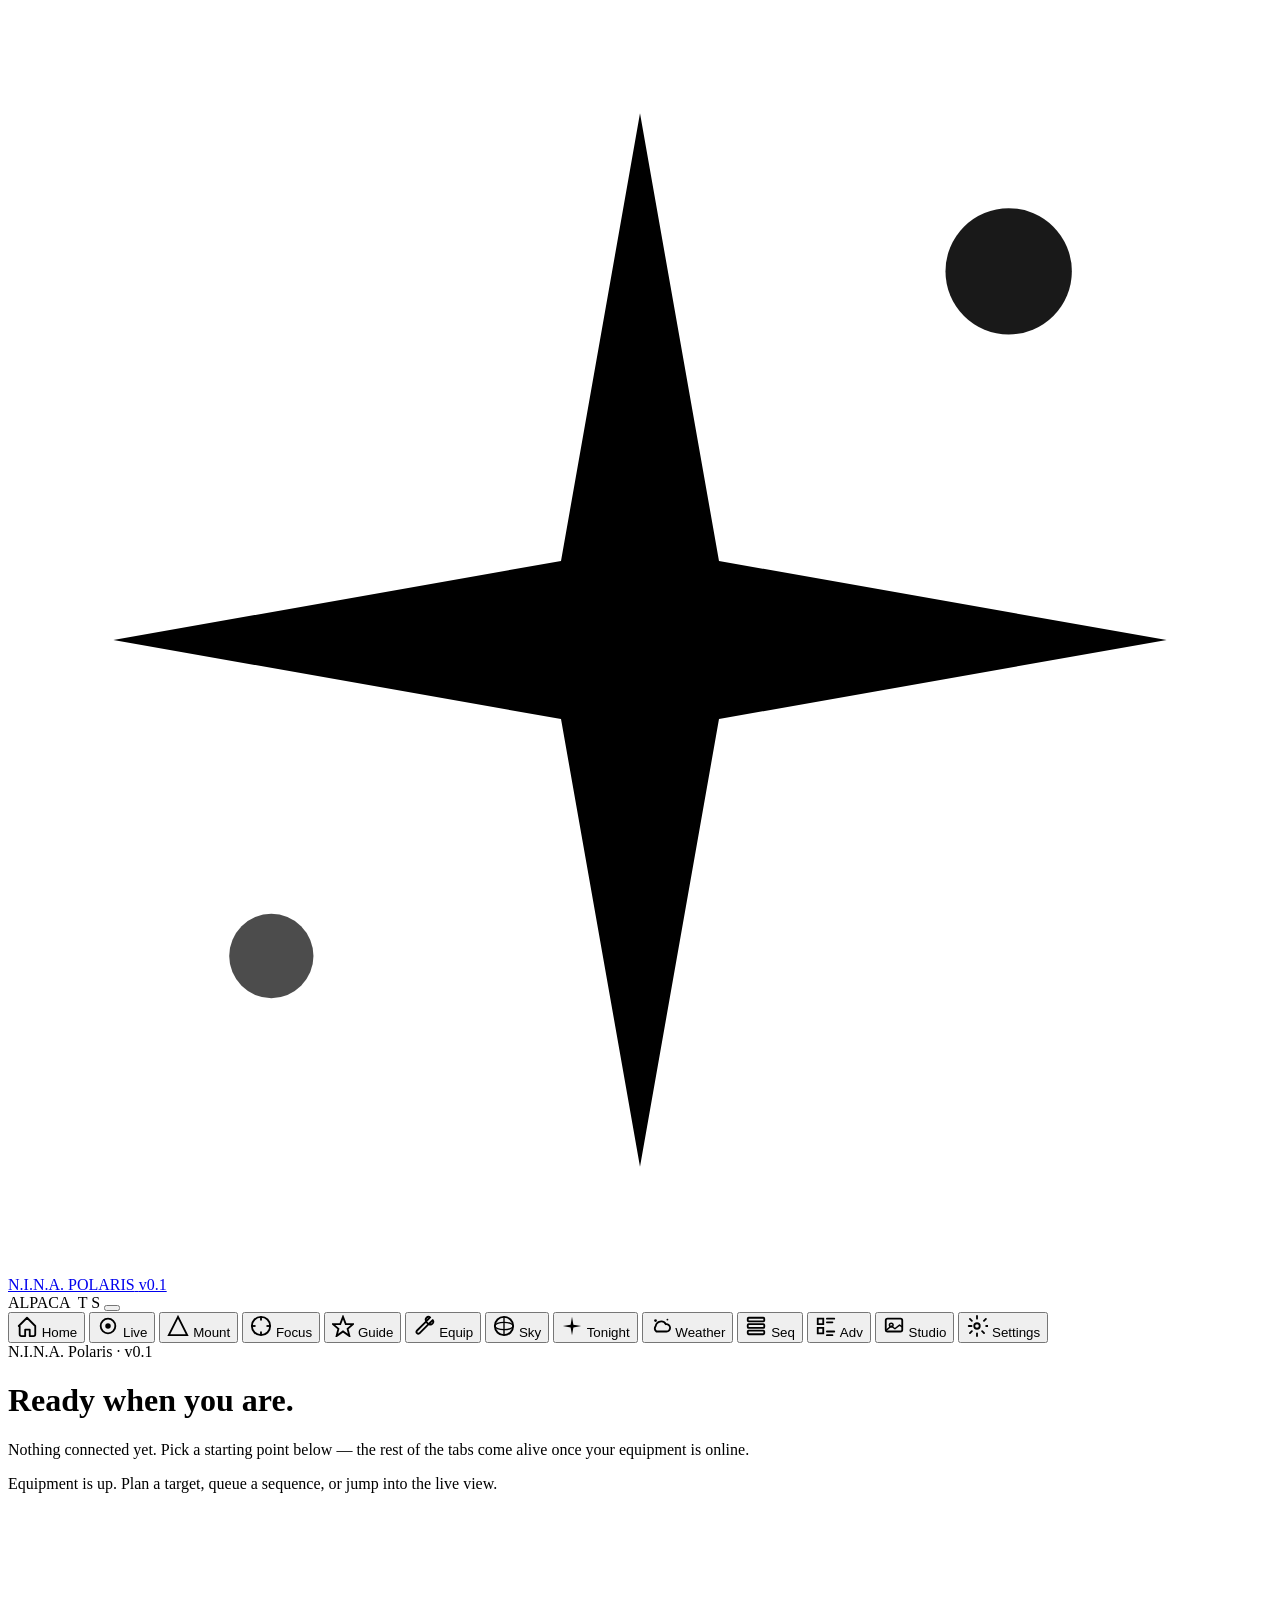
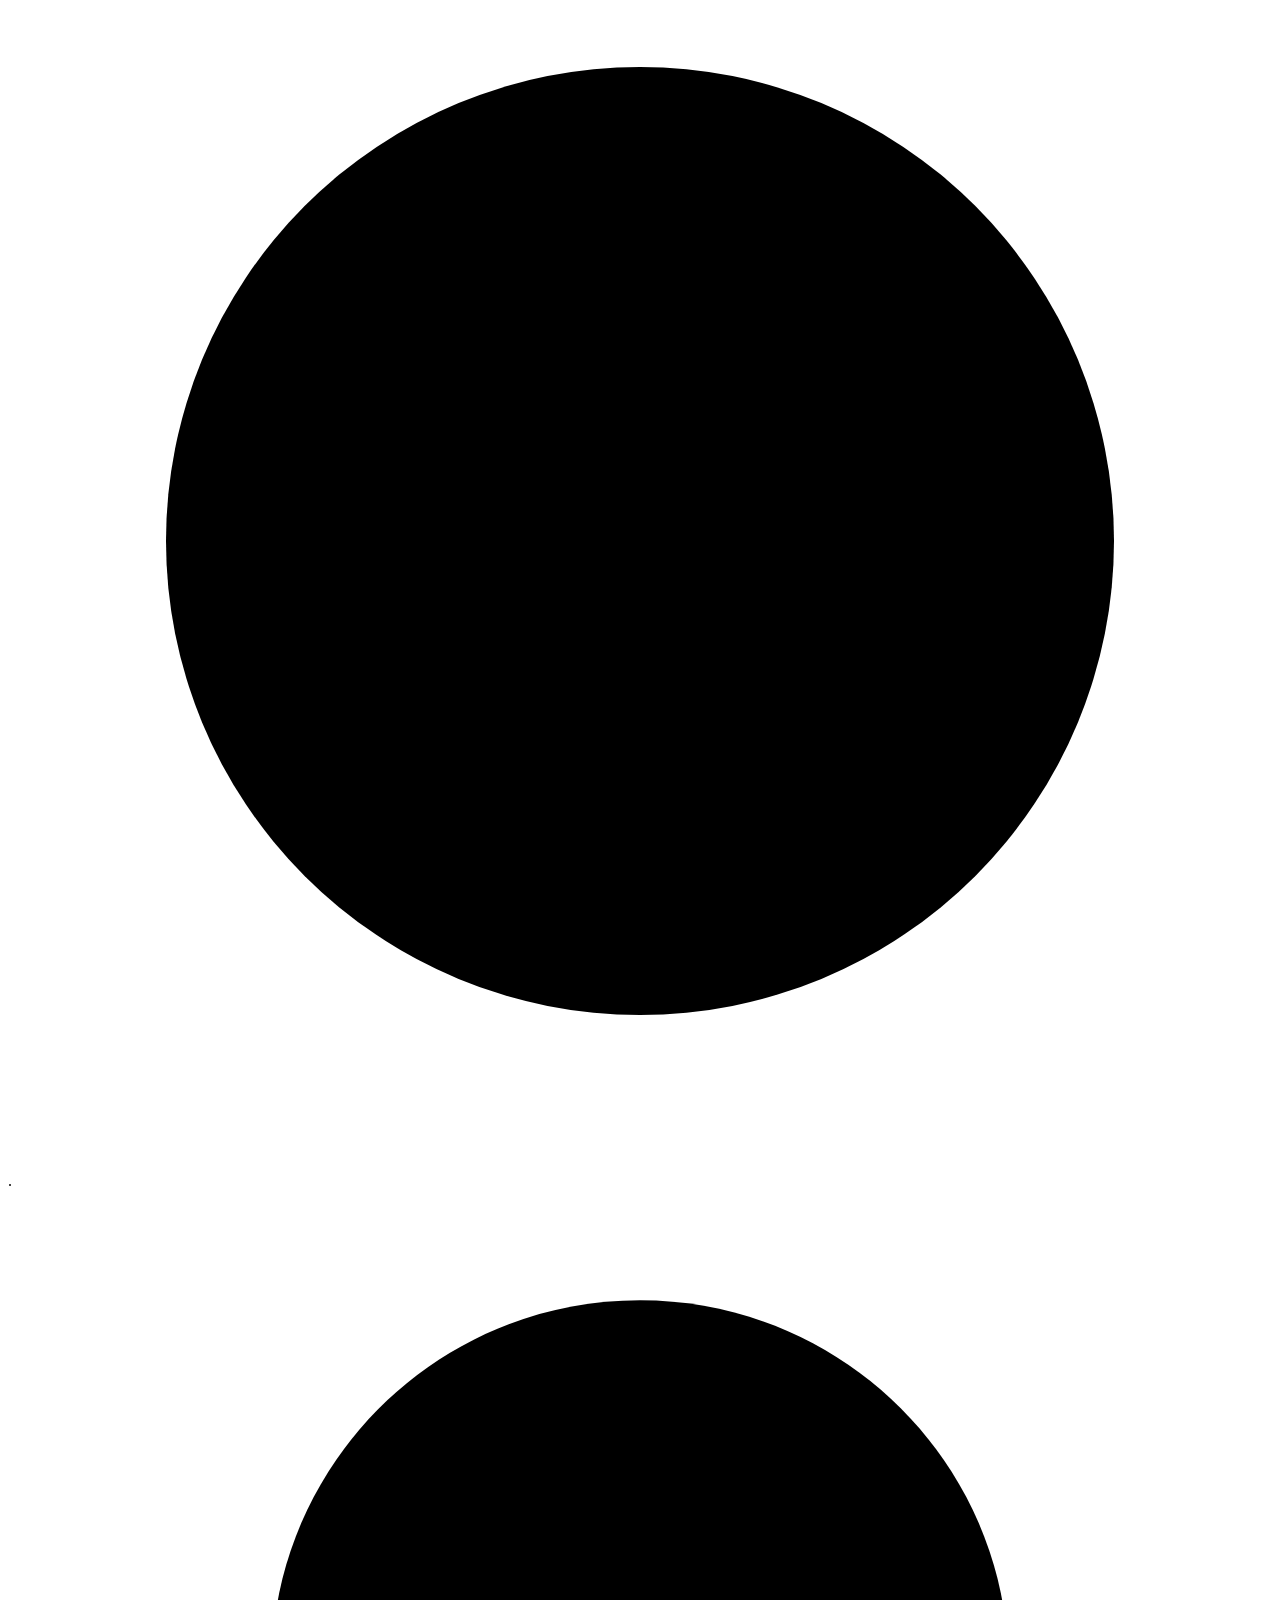
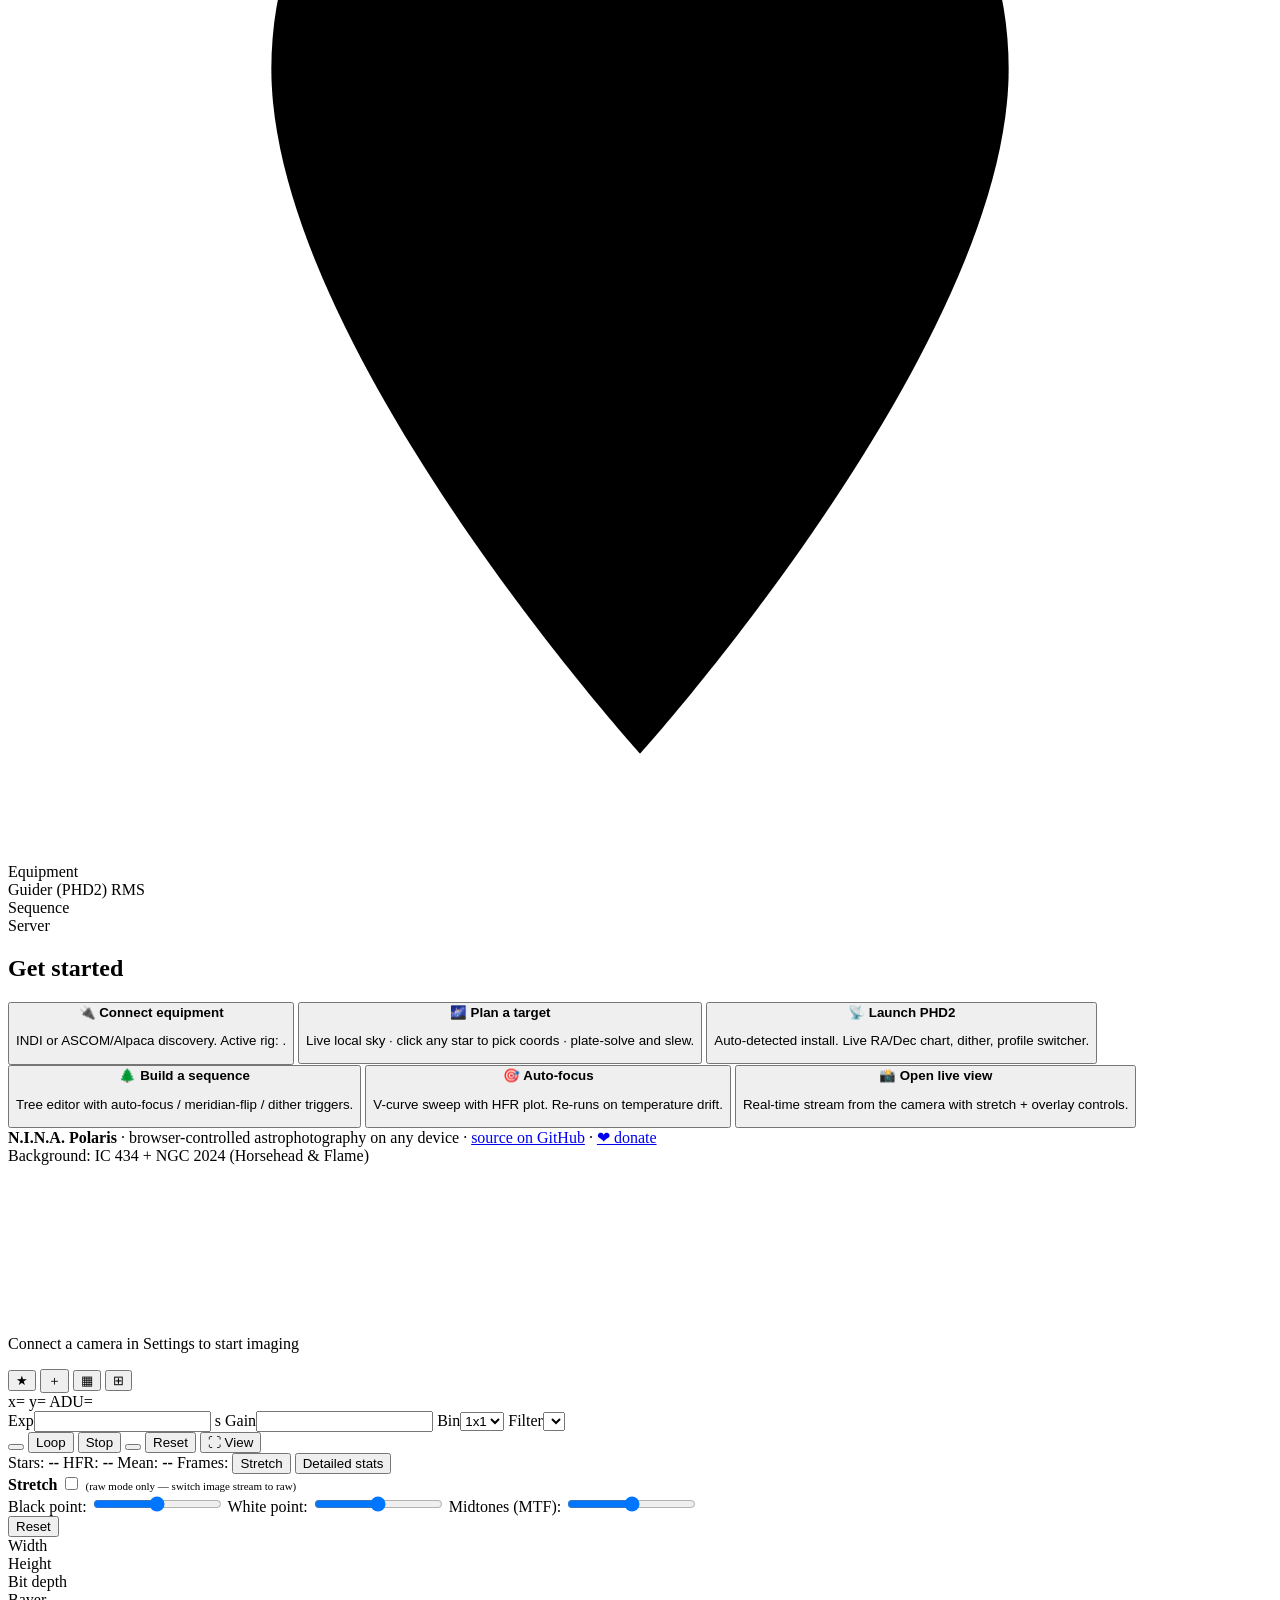
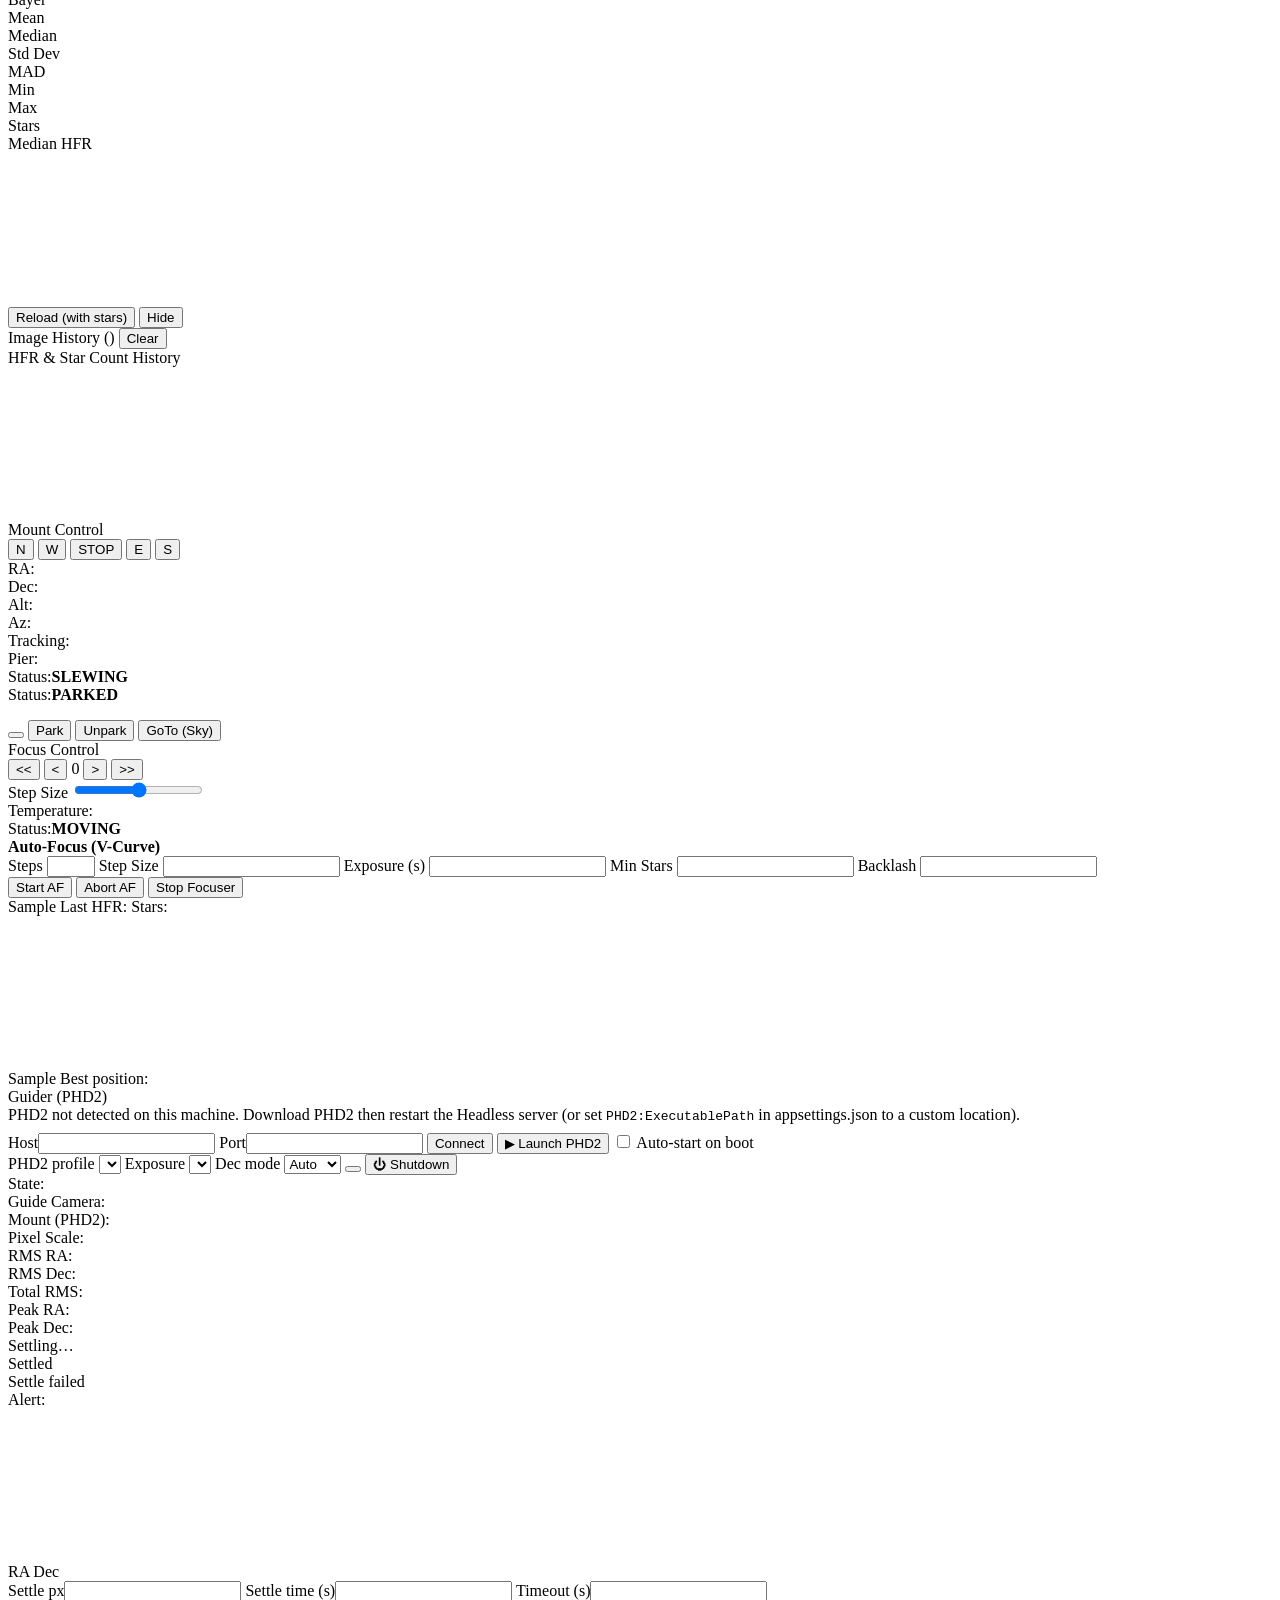
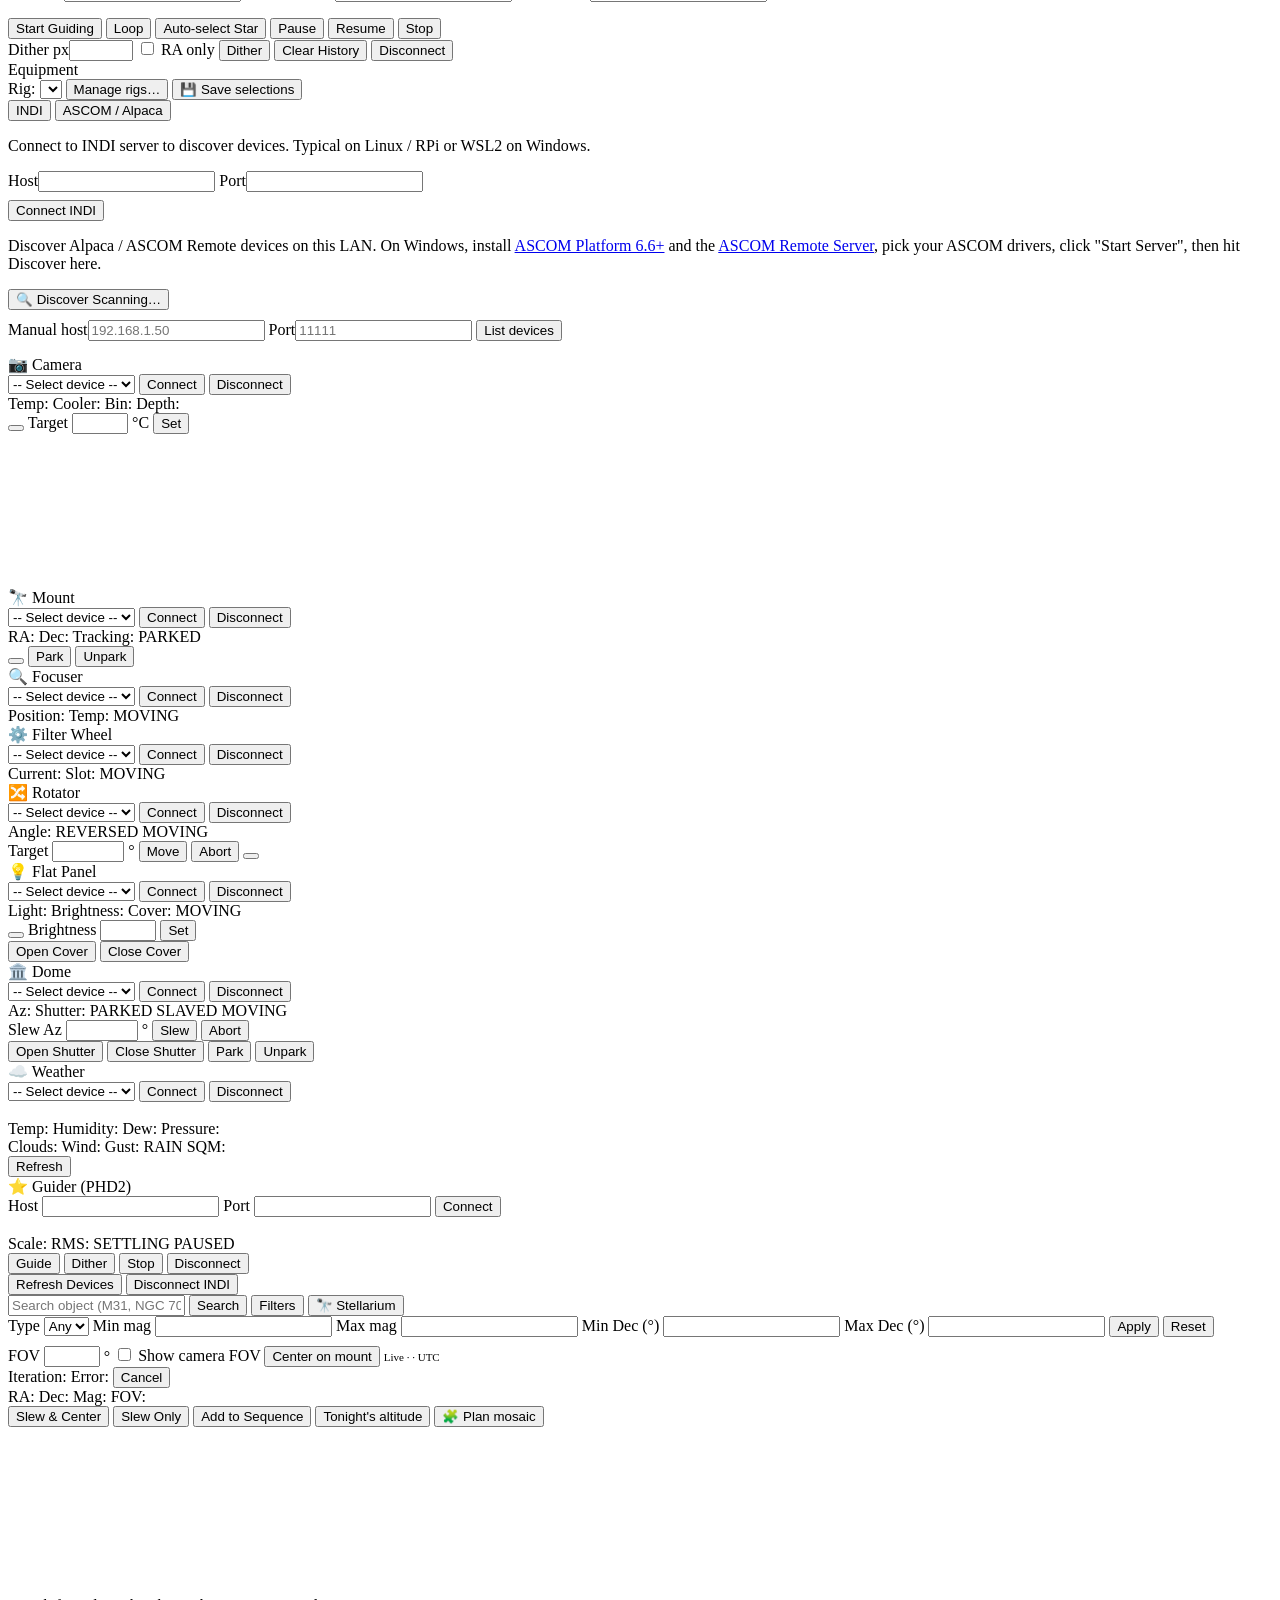
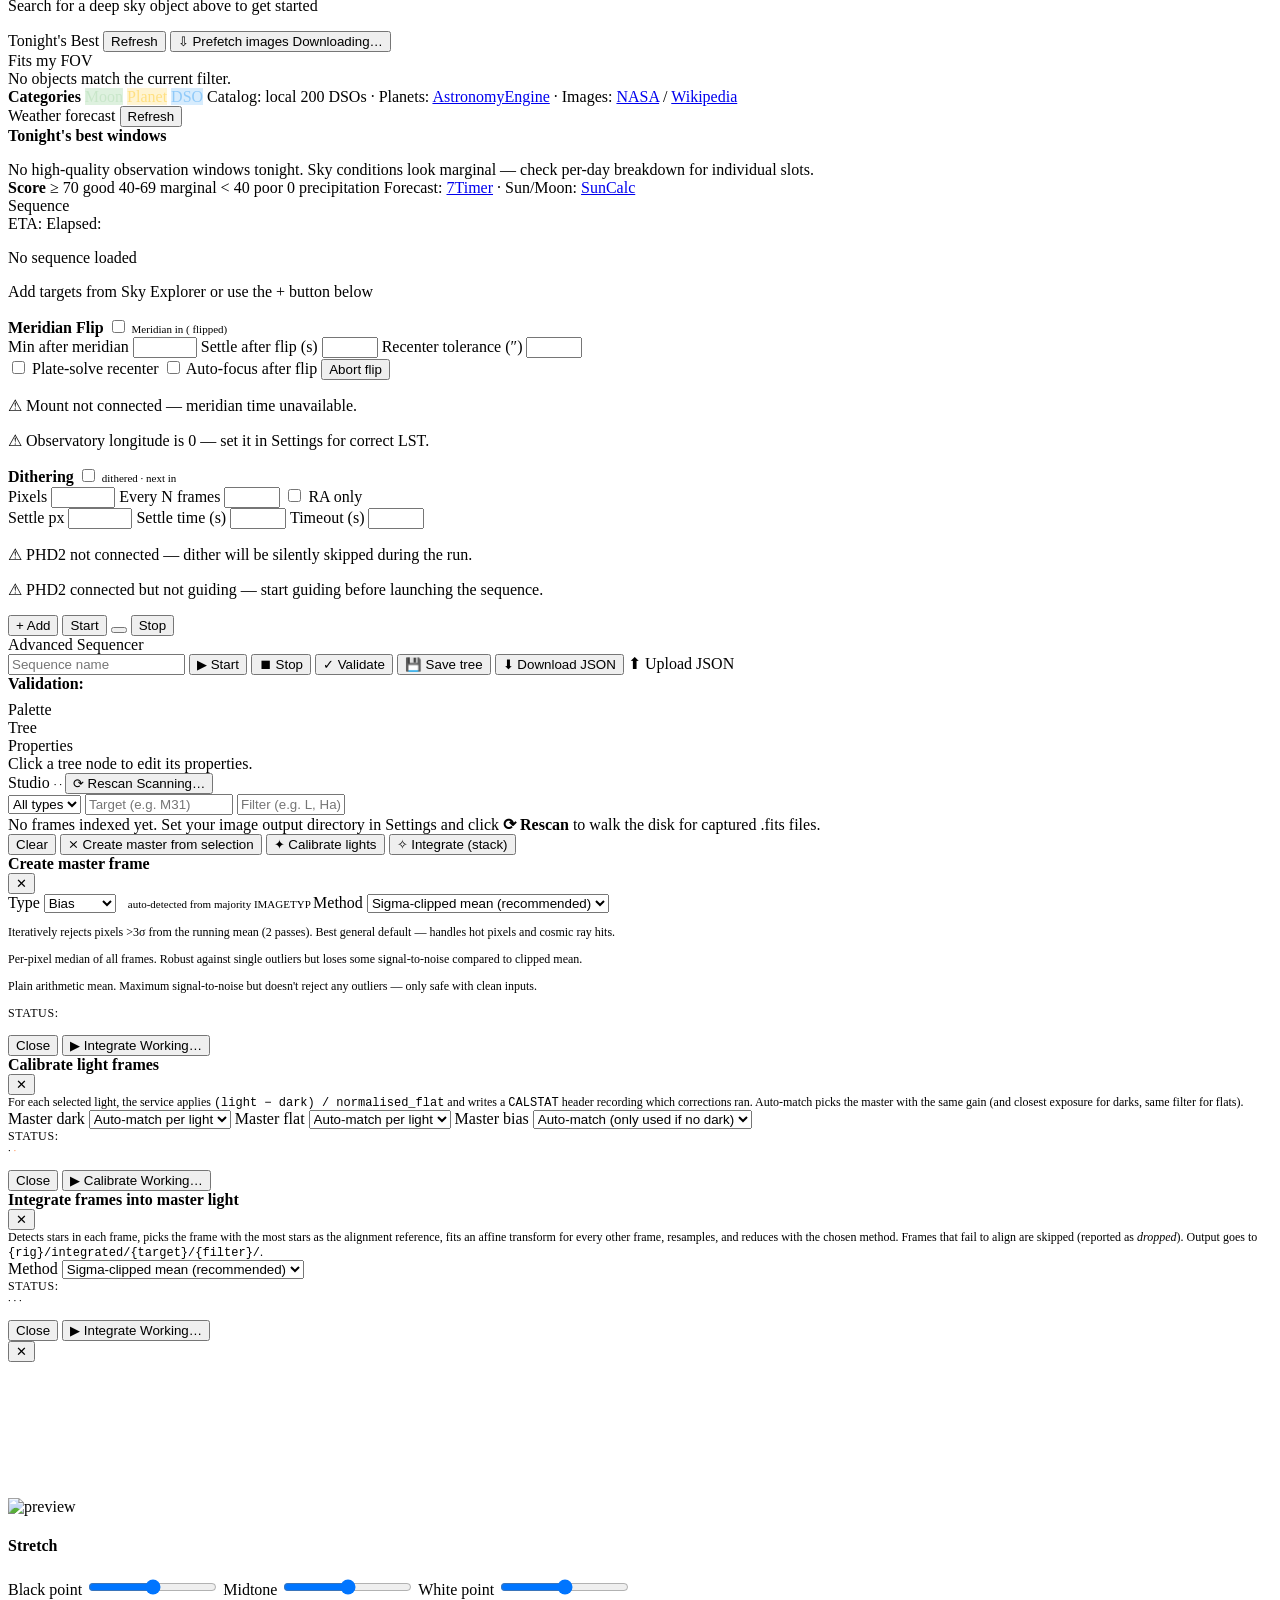
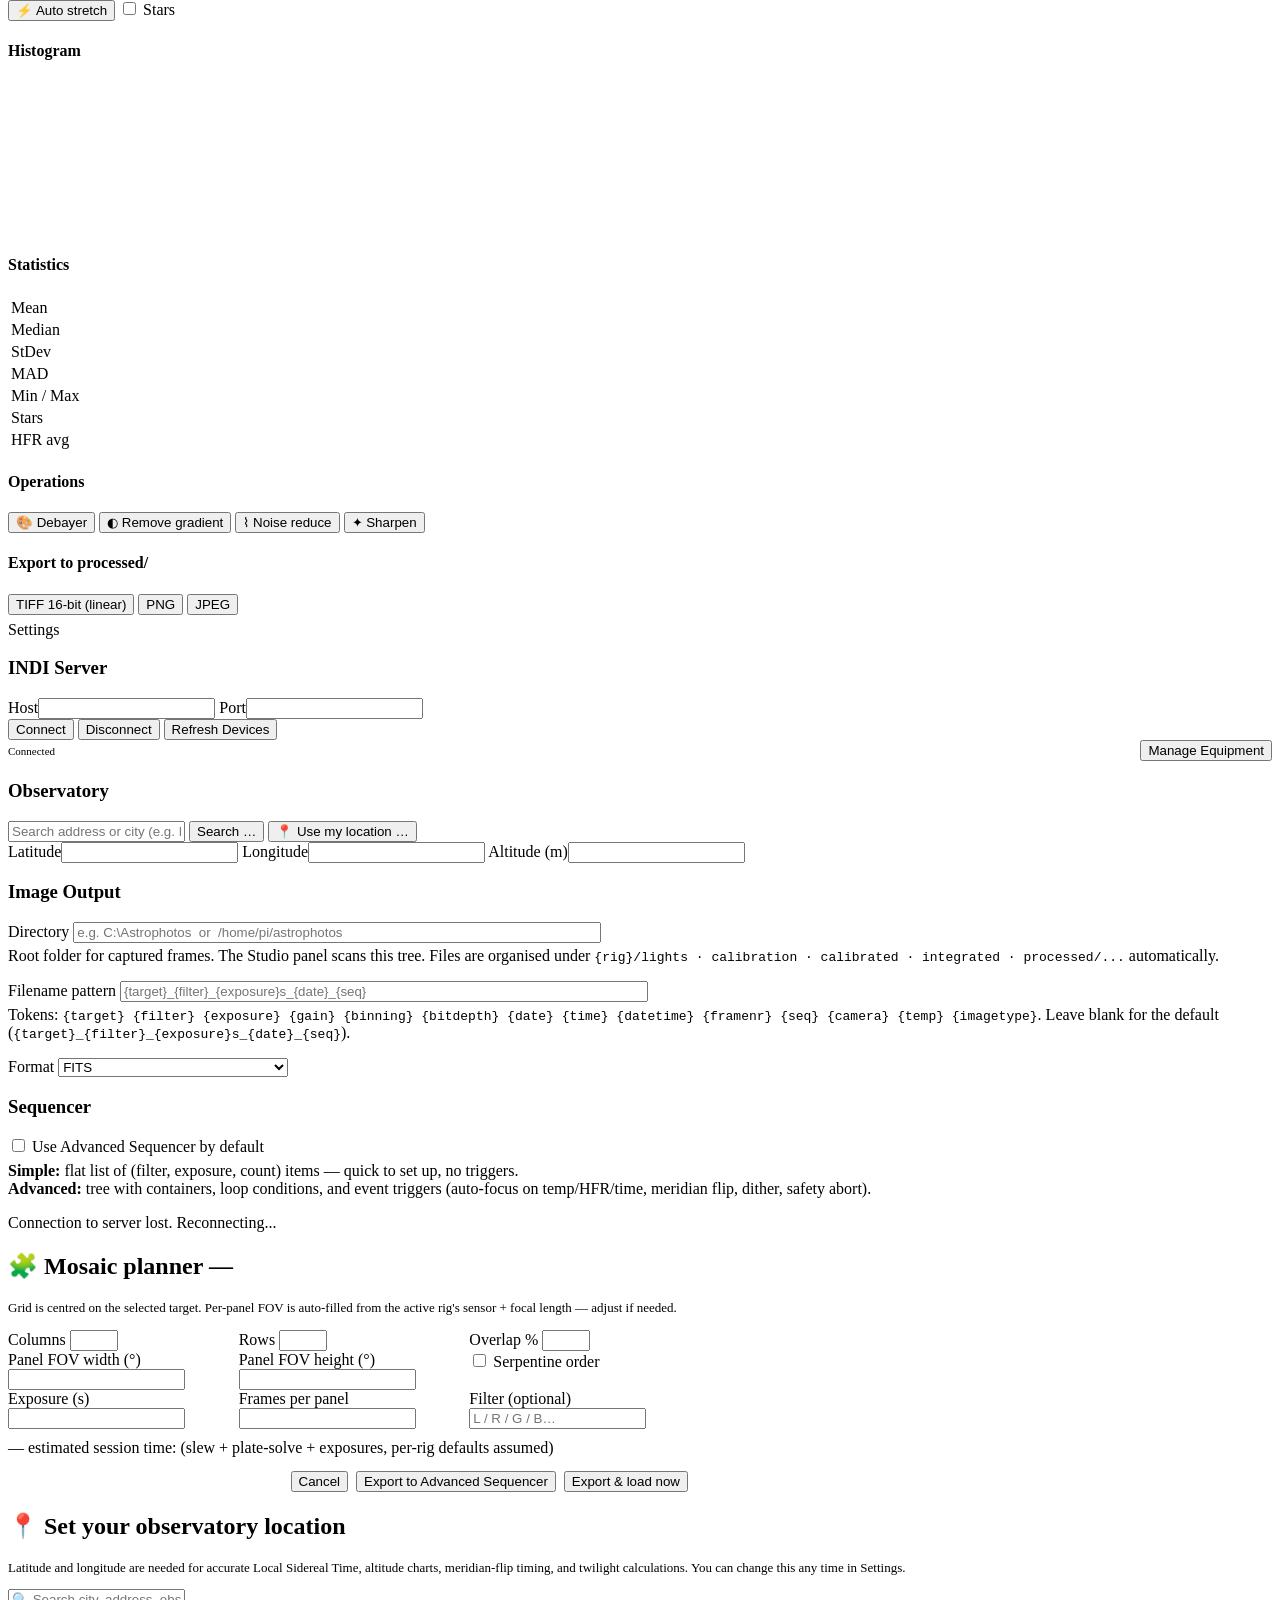
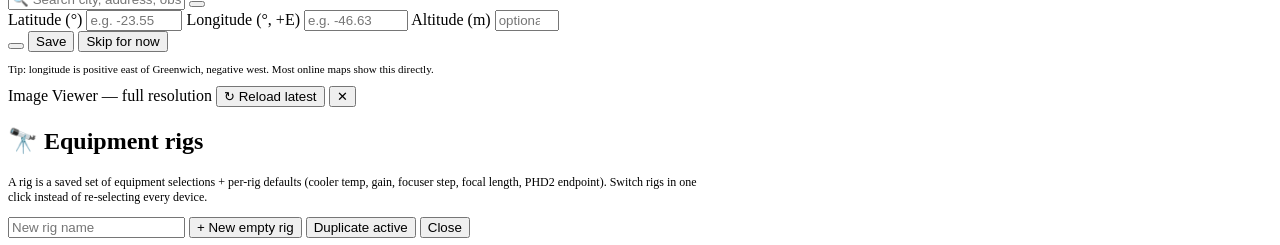
==== src/NINA.Headless/wwwroot/index.html @ 8addd19f "settings: expose image output directory and filename pattern The Image Output section only had the F" ====
<!DOCTYPE html>
<html lang="en" data-theme="dark">
<head>
    <meta charset="UTF-8">
    <meta name="viewport" content="width=device-width, initial-scale=1.0, user-scalable=no">
    <meta name="apple-mobile-web-app-capable" content="yes">
    <meta name="mobile-web-app-capable" content="yes">
    <title>N.I.N.A. Polaris</title>
    <link rel="preconnect" href="https://fonts.googleapis.com">
    <link rel="preconnect" href="https://fonts.gstatic.com" crossorigin>
    <link rel="stylesheet" href="https://fonts.googleapis.com/css2?family=Inter:wght@300;400;500;600;700&display=swap">
    <link rel="stylesheet" href="/css/app.css">
    <link rel="stylesheet" href="/js/lib/celestial/celestial.css">
    <link rel="stylesheet" href="/css/night-mode.css">
</head>
<body x-data="ninaApp()" x-init="init()">

    <!-- Status Bar -->
    <header class="status-bar">
        <div class="status-bar-left">
            <a href="#" @click.prevent="tab='home'" class="brand" title="Home">
                <svg class="brand-mark" viewBox="0 0 24 24" aria-hidden="true">
                    <!-- Four-point star "twinkle" -->
                    <path d="M12 2 L13.5 10.5 L22 12 L13.5 13.5 L12 22 L10.5 13.5 L2 12 L10.5 10.5 Z"/>
                    <circle cx="19" cy="5" r="1.2" opacity="0.9"/>
                    <circle cx="5" cy="18" r="0.8" opacity="0.7"/>
                </svg>
                <span class="brand-name">N.I.N.A.</span>
                <span class="brand-tag">POLARIS</span>
                <span class="brand-version">v0.1</span>
            </a>
        </div>
        <div class="status-bar-right">
            <!-- Discovery / connection method badges. Click to jump to the
                 Equipment tab focused on that source. Each badge shows
                 ON / OFF / a count, and uses ok (green) / warn (amber) /
                 error (red) / off (grey) colour states. -->
            <span class="status-indicator" :class="indiConnected ? 'ok' : 'off'"
                  @click="tab='equip'; equipSource='indi'"
                  :title="indiConnected ? 'INDI connected' : 'INDI not connected — click to open Equipment'">
                <span x-text="indiConnected ? 'INDI' : 'INDI OFF'"></span>
            </span>
            <span class="status-indicator"
                  :class="(alpaca.servers && alpaca.servers.length) ? 'ok' : 'off'"
                  @click="tab='equip'; equipSource='alpaca'"
                  :title="(alpaca.servers && alpaca.servers.length)
                          ? alpaca.servers.length + ' Alpaca server(s) discovered — click to open Equipment'
                          : 'No Alpaca servers found — click to open Equipment'">
                <span>ALPACA</span>
                <span x-show="alpaca.servers && alpaca.servers.length"
                      x-text="alpaca.servers.length"
                      style="margin-left:4px;opacity:0.85"></span>
            </span>
            <span class="status-indicator"
                  :class="phd2Process.running
                          ? (phd2EquipmentConnected ? 'ok' : 'warn')
                          : 'off'"
                  @click="tab='guide'"
                  :title="phd2Process.running
                          ? (phd2EquipmentConnected
                             ? 'PHD2 running, equipment connected — click for Guider'
                             : 'PHD2 running, no equipment connected — click for Guider')
                          : 'PHD2 not running — click for Guider'">
                <span x-text="phd2Process.running ? 'PHD2' : 'PHD2 OFF'"></span>
            </span>
            <span class="status-chip" x-show="cameraTemp !== null">
                <span class="chip-icon">T</span>
                <span x-text="cameraTemp !== null ? cameraTemp.toFixed(1) + '&deg;C' : '--'"></span>
            </span>
            <span class="status-chip" x-show="liveStackEnabled">
                <span class="chip-icon">S</span>
                <span x-text="liveStackFrames + ' frames'"></span>
            </span>
            <button class="btn-icon" @click="toggleNightMode()" :title="nightMode ? 'Day Mode' : 'Night Mode'">
                <span x-text="nightMode ? 'DAY' : 'NIGHT'"></span>
            </button>
        </div>
    </header>

    <div class="app-layout">
        <!-- Sidebar (desktop) / Bottom tabs (mobile) -->
        <nav class="sidebar">
            <button class="nav-btn" :class="{ active: tab === 'home' }" @click="tab = 'home'" title="Home">
                <svg viewBox="0 0 24 24" width="22" height="22"><path d="M3 12l9-9 9 9v9a2 2 0 01-2 2h-4v-7H10v7H6a2 2 0 01-2-2v-9z" fill="none" stroke="currentColor" stroke-width="2" stroke-linejoin="round"/></svg>
                <span class="nav-label">Home</span>
            </button>
            <button class="nav-btn" :class="{ active: tab === 'live' }" @click="tab = 'live'" title="Live View">
                <svg viewBox="0 0 24 24" width="22" height="22"><circle cx="12" cy="12" r="8" fill="none" stroke="currentColor" stroke-width="2"/><circle cx="12" cy="12" r="3" fill="currentColor"/></svg>
                <span class="nav-label">Live</span>
            </button>
            <button class="nav-btn" :class="{ active: tab === 'mount' }" @click="tab = 'mount'" title="Mount Control">
                <svg viewBox="0 0 24 24" width="22" height="22"><path d="M12 2L2 22h20L12 2z" fill="none" stroke="currentColor" stroke-width="2"/></svg>
                <span class="nav-label">Mount</span>
            </button>
            <button class="nav-btn" :class="{ active: tab === 'focus' }" @click="tab = 'focus'" title="Focus">
                <svg viewBox="0 0 24 24" width="22" height="22"><circle cx="12" cy="12" r="10" fill="none" stroke="currentColor" stroke-width="2"/><line x1="12" y1="2" x2="12" y2="6" stroke="currentColor" stroke-width="2"/><line x1="12" y1="18" x2="12" y2="22" stroke="currentColor" stroke-width="2"/><line x1="2" y1="12" x2="6" y2="12" stroke="currentColor" stroke-width="2"/><line x1="18" y1="12" x2="22" y2="12" stroke="currentColor" stroke-width="2"/></svg>
                <span class="nav-label">Focus</span>
            </button>
            <button class="nav-btn" :class="{ active: tab === 'guide' }" @click="tab = 'guide'" title="Guider">
                <svg viewBox="0 0 24 24" width="22" height="22"><polygon points="12,2 15,10 23,10 17,15 19,23 12,18 5,23 7,15 1,10 9,10" fill="none" stroke="currentColor" stroke-width="2"/></svg>
                <span class="nav-label">Guide</span>
            </button>
            <button class="nav-btn" :class="{ active: tab === 'equip' }" @click="tab = 'equip'" title="Equipment">
                <svg viewBox="0 0 24 24" width="22" height="22"><path d="M14.7 6.3a1 1 0 0 0 0 1.4l1.6 1.6a1 1 0 0 0 1.4 0l3.8-3.8a3 3 0 0 1-4.2 4.2L7 20a2 2 0 0 1-2.8-2.8l10.3-10.3a3 3 0 0 1 4.2-4.2l-3.8 3.8z" fill="none" stroke="currentColor" stroke-width="2" stroke-linecap="round" stroke-linejoin="round"/></svg>
                <span class="nav-label">Equip</span>
            </button>
            <button class="nav-btn" :class="{ active: tab === 'sky' }" @click="tab = 'sky'; $nextTick(() => initSkyViewer())" title="Sky Explorer">
                <svg viewBox="0 0 24 24" width="22" height="22"><circle cx="12" cy="12" r="10" fill="none" stroke="currentColor" stroke-width="2"/><ellipse cx="12" cy="12" rx="10" ry="4" fill="none" stroke="currentColor" stroke-width="1.5"/><line x1="12" y1="2" x2="12" y2="22" stroke="currentColor" stroke-width="1.5"/></svg>
                <span class="nav-label">Sky</span>
            </button>
            <button class="nav-btn" :class="{ active: tab === 'tonight' }" @click="tab = 'tonight'; loadTonightsBest()" title="Tonight's Best">
                <svg viewBox="0 0 24 24" width="22" height="22"><path d="M12 2 L13.5 10.5 L22 12 L13.5 13.5 L12 22 L10.5 13.5 L2 12 L10.5 10.5 Z" fill="currentColor"/></svg>
                <span class="nav-label">Tonight</span>
            </button>
            <button class="nav-btn" :class="{ active: tab === 'weather' }" @click="tab = 'weather'; loadWeatherForecast()" title="Weather forecast">
                <svg viewBox="0 0 24 24" width="22" height="22"><path d="M7 18h11a4 4 0 1 0-.7-7.95A6 6 0 0 0 6.2 12.04 4.5 4.5 0 0 0 7 18z" fill="none" stroke="currentColor" stroke-width="2" stroke-linejoin="round"/><circle cx="6" cy="6" r="1.5" fill="currentColor"/><circle cx="19" cy="5" r="1" fill="currentColor"/></svg>
                <span class="nav-label">Weather</span>
            </button>
            <button class="nav-btn" :class="{ active: tab === 'sequence' }" @click="tab = 'sequence'" title="Simple Sequence">
                <svg viewBox="0 0 24 24" width="22" height="22"><rect x="3" y="3" width="18" height="4" rx="1" fill="none" stroke="currentColor" stroke-width="2"/><rect x="3" y="10" width="18" height="4" rx="1" fill="none" stroke="currentColor" stroke-width="2"/><rect x="3" y="17" width="18" height="4" rx="1" fill="none" stroke="currentColor" stroke-width="2"/></svg>
                <span class="nav-label">Seq</span>
            </button>
            <button class="nav-btn" :class="{ active: tab === 'seqadv' }" @click="tab = 'seqadv'; loadAdvSeq()" title="Advanced Sequencer">
                <svg viewBox="0 0 24 24" width="22" height="22"><path d="M3 4h6v6H3V4zm0 10h6v6H3v-6zm10-10h8m-8 4h6m-6 10h8m-8 4h6" fill="none" stroke="currentColor" stroke-width="2" stroke-linecap="round"/></svg>
                <span class="nav-label">Adv</span>
            </button>
            <button class="nav-btn" :class="{ active: tab === 'studio' }" @click="tab = 'studio'; loadStudio()" title="Studio (post-processing)">
                <svg viewBox="0 0 24 24" width="22" height="22"><rect x="3" y="4" width="18" height="14" rx="2" fill="none" stroke="currentColor" stroke-width="2"/><circle cx="9" cy="11" r="2" fill="none" stroke="currentColor" stroke-width="1.6"/><path d="M3 17l6-5 4 3 5-4 3 2" fill="none" stroke="currentColor" stroke-width="1.6" stroke-linecap="round" stroke-linejoin="round"/></svg>
                <span class="nav-label">Studio</span>
            </button>
            <button class="nav-btn" :class="{ active: tab === 'settings' }" @click="tab = 'settings'" title="Settings">
                <svg viewBox="0 0 24 24" width="22" height="22"><circle cx="12" cy="12" r="3" fill="none" stroke="currentColor" stroke-width="2"/><path d="M12 1v3m0 16v3m-9-11h3m16 0h3m-3.3-7.7l-2.1 2.1M6.4 17.6l-2.1 2.1m0-15.4l2.1 2.1m11.2 11.2l2.1 2.1" stroke="currentColor" stroke-width="2" stroke-linecap="round"/></svg>
                <span class="nav-label">Settings</span>
            </button>
        </nav>

        <!-- Main content area -->
        <main class="content">

            <!-- HOME / dashboard landing -->
            <div x-show="tab === 'home'" class="tab-panel home-panel">
                <div class="home-hero">
                    <div class="home-hero-text">
                        <span class="home-eyebrow">N.I.N.A. Polaris · v0.1</span>
                        <h1 class="home-title">Ready when you are.</h1>
                        <p class="home-lede" x-show="!indiConnected">
                            Nothing connected yet. Pick a starting point below — the rest of the
                            tabs come alive once your equipment is online.
                        </p>
                        <p class="home-lede" x-show="indiConnected">
                            Equipment is up. Plan a target, queue a sequence, or jump into the live view.
                        </p>
                        <div class="home-clock">
                            <span class="home-clock-chip" x-show="skyClock">
                                <svg class="home-clock-icon" viewBox="0 0 24 24" aria-hidden="true">
                                    <circle cx="12" cy="12" r="9"/>
                                    <path d="M12 7 V12 L15.5 14"/>
                                </svg>
                                <span x-text="skyClock + ' UTC'"></span>
                            </span>
                            <span class="home-clock-sep" x-show="skyClock && locationLabel">·</span>
                            <span class="home-clock-chip" x-show="locationLabel">
                                <svg class="home-clock-icon" viewBox="0 0 24 24" aria-hidden="true">
                                    <path d="M12 2 C8.13 2 5 5.13 5 9 c0 5.25 7 13 7 13 s7-7.75 7-13 c0-3.87-3.13-7-7-7 z"/>
                                    <circle cx="12" cy="9" r="2.5"/>
                                </svg>
                                <span class="home-clock-loc" x-text="locationLabel"></span>
                            </span>
                        </div>
                    </div>
                </div>

                <!-- Status strip -->
                <section class="home-status">
                    <div class="home-status-card" :class="indiConnected ? 'ok' : 'idle'">
                        <span class="home-status-label">Equipment</span>
                        <strong x-text="indiConnected ? 'Connected' : 'Not connected'"></strong>
                        <span class="home-status-sub" x-show="indiConnected">
                            <span x-text="selectedCamera ? '📷 ' + selectedCamera : ''"></span>
                            <span x-text="selectedTelescope ? ' · 🔭 ' + selectedTelescope : ''"></span>
                        </span>
                    </div>
                    <div class="home-status-card" :class="guider.connected ? (guider.guiding ? 'ok' : 'warn') : 'idle'">
                        <span class="home-status-label">Guider (PHD2)</span>
                        <strong x-text="guider.connected ? guider.appState : 'Offline'"></strong>
                        <span class="home-status-sub" x-show="guider.connected && guider.rmsTotal">
                            RMS <span x-text="guider.rmsTotal?.toFixed(2) + '&quot;'"></span>
                        </span>
                    </div>
                    <div class="home-status-card" :class="seqState === 'running' ? 'ok' : 'idle'">
                        <span class="home-status-label">Sequence</span>
                        <strong x-text="(seqState || 'idle').toUpperCase()"></strong>
                        <span class="home-status-sub" x-show="seqStatus?.totalFramesCompleted">
                            <span x-text="(seqStatus?.totalFramesCompleted || 0) + ' / ' + (seqStatus?.totalFrames || 0) + ' frames'"></span>
                        </span>
                    </div>
                    <div class="home-status-card" :class="serverReachable ? 'ok' : 'error'">
                        <span class="home-status-label">Server</span>
                        <strong x-text="serverReachable ? 'Online' : 'Reconnecting…'"></strong>
                        <span class="home-status-sub" x-show="activeRig" x-text="'Rig: ' + activeRig"></span>
                    </div>
                </section>

                <!-- Quick actions -->
                <section class="home-quick">
                    <h2 class="home-section-title">Get started</h2>
                    <div class="home-quick-grid">
                        <button class="home-quick-card" @click="tab = 'equip'">
                            <span class="home-quick-icon">🔌</span>
                            <strong>Connect equipment</strong>
                            <p>INDI or ASCOM/Alpaca discovery. Active rig: <code x-text="activeRig || 'Default'"></code>.</p>
                        </button>
                        <button class="home-quick-card" @click="tab = 'sky'; $nextTick(() => initSkyViewer())">
                            <span class="home-quick-icon">🌌</span>
                            <strong>Plan a target</strong>
                            <p>Live local sky · click any star to pick coords · plate-solve and slew.</p>
                        </button>
                        <button class="home-quick-card" @click="tab = 'guide'">
                            <span class="home-quick-icon">📡</span>
                            <strong>Launch PHD2</strong>
                            <p>Auto-detected install. Live RA/Dec chart, dither, profile switcher.</p>
                        </button>
                        <button class="home-quick-card" @click="tab = 'seqadv'; $nextTick(() => loadAdvSeq())">
                            <span class="home-quick-icon">🌲</span>
                            <strong>Build a sequence</strong>
                            <p>Tree editor with auto-focus / meridian-flip / dither triggers.</p>
                        </button>
                        <button class="home-quick-card" @click="tab = 'focus'">
                            <span class="home-quick-icon">🎯</span>
                            <strong>Auto-focus</strong>
                            <p>V-curve sweep with HFR plot. Re-runs on temperature drift.</p>
                        </button>
                        <button class="home-quick-card" @click="tab = 'live'">
                            <span class="home-quick-icon">📸</span>
                            <strong>Open live view</strong>
                            <p>Real-time stream from the camera with stretch + overlay controls.</p>
                        </button>
                    </div>
                </section>

                <!-- Project / footer info -->
                <section class="home-footer">
                    <div>
                        <strong>N.I.N.A. Polaris</strong> ·
                        browser-controlled astrophotography on any device ·
                        <a href="https://github.com/DanWBR/NINA.Headless" target="_blank" rel="noopener">source on GitHub</a> ·
                        <a href="https://buy.stripe.com/9B68wPeoLcMSgOz2iJbMQ02" target="_blank" rel="noopener">❤ donate</a>
                    </div>
                    <div class="home-credit">
                        Background: IC&nbsp;434 + NGC&nbsp;2024 (Horsehead &amp; Flame)
                    </div>
                </section>
            </div>

            <!-- LIVE VIEW -->
            <div x-show="tab === 'live'" class="tab-panel">
                <div class="preview-area"
                     @mousemove="onPreviewMouseMove($event)"
                     @mouseleave="hoverPixel = null">
                    <canvas id="liveCanvas" class="preview-canvas"></canvas>
                    <canvas id="overlayCanvas" class="preview-overlay-canvas"></canvas>
                    <div class="preview-overlay" x-show="!liveActive">
                        <p x-text="selectedCamera ? 'Ready - ' + selectedCamera : 'No camera connected'"></p>
                        <p class="hint" x-show="!selectedCamera">Connect a camera in Settings to start imaging</p>
                    </div>
                    <div class="preview-overlay-controls">
                        <button class="btn btn-sm" @click="toggleStarOverlay()"
                                :class="showStarOverlay ? 'btn-active' : ''"
                                title="Toggle star detection overlay">★</button>
                        <button class="btn btn-sm" @click="showCrosshair = !showCrosshair; redrawOverlay()"
                                :class="showCrosshair ? 'btn-active' : ''"
                                title="Toggle crosshair">＋</button>
                        <button class="btn btn-sm" @click="showGrid = !showGrid; redrawOverlay()"
                                :class="showGrid ? 'btn-active' : ''"
                                title="Toggle 3x3 grid">▦</button>
                        <button class="btn btn-sm" @click="showPixelReadout = !showPixelReadout"
                                :class="showPixelReadout ? 'btn-active' : ''"
                                title="Toggle pixel value readout on hover">⊞</button>
                    </div>
                    <div class="preview-overlay-info" x-show="showPixelReadout && hoverPixel">
                        <span>x=<strong x-text="hoverPixel?.x"></strong></span>
                        <span>y=<strong x-text="hoverPixel?.y"></strong></span>
                        <span x-show="hoverPixel?.adu !== null">
                            ADU=<strong x-text="hoverPixel?.adu"></strong>
                        </span>
                        <span x-show="hoverPixel?.rgb">
                            <span x-text="hoverPixel?.rgb"></span>
                        </span>
                    </div>
                </div>
                <div class="quick-controls">
                    <div class="control-row">
                        <label>Exp<input type="number" x-model.number="exposure" step="1" min="0.001" class="input-sm"> s</label>
                        <label>Gain<input type="number" x-model.number="gain" step="10" min="0" class="input-sm"></label>
                        <label>Bin<select x-model="binning" class="input-sm">
                            <option value="1">1x1</option>
                            <option value="2">2x2</option>
                            <option value="4">4x4</option>
                        </select></label>
                        <label x-show="filterWheel.connected">Filter<select class="input-sm"
                            @change="setFilter($event.target.value)"
                            :value="filterWheel.currentFilter">
                            <template x-for="f in filterWheel.filters" :key="f">
                                <option :value="f" x-text="f" :selected="f === filterWheel.currentFilter"></option>
                            </template>
                        </select></label>
                    </div>
                    <div class="control-row actions">
                        <button class="btn btn-primary" @click="capture()" :disabled="capturing || !selectedCamera">
                            <span x-text="capturing ? 'Exposing...' : 'Capture'"></span>
                        </button>
                        <button class="btn" @click="loopCapture()" :disabled="looping || !selectedCamera">Loop</button>
                        <button class="btn btn-danger" @click="stopCapture()" :disabled="!looping && !capturing">Stop</button>
                        <button class="btn" :class="liveStackEnabled ? 'btn-active' : ''" @click="toggleLiveStack()">
                            <span x-text="liveStackEnabled ? 'Stack ON (' + liveStackFrames + ')' : 'Stack'"></span>
                        </button>
                        <button class="btn" @click="resetLiveStack()" x-show="liveStackEnabled">Reset</button>
                        <button class="btn" @click="openImageViewer()" :disabled="!selectedCamera" title="Full-resolution zoom/pan viewer">⛶ View</button>
                    </div>
                </div>
                <div class="stats-bar">
                    <span>Stars: <strong x-text="stats.starCount">--</strong></span>
                    <span>HFR: <strong x-text="stats.hfr || '--'">--</strong></span>
                    <span>Mean: <strong x-text="stats.mean || '--'">--</strong></span>
                    <span x-show="filterWheel.connected" class="text-ok" x-text="filterWheel.currentFilter"></span>
                    <span>Frames: <strong x-text="sessionCaptures"></strong></span>
                    <span x-text="currentTime"></span>
                    <button class="btn btn-sm" @click="showStretchPanel = !showStretchPanel"
                            :class="showStretchPanel ? 'btn-active' : ''" style="margin-left:auto;"
                            :disabled="!selectedCamera">Stretch</button>
                    <button class="btn btn-sm" @click="loadFullStats()"
                            :disabled="!selectedCamera">Detailed stats</button>
                </div>

                <!-- Manual stretch panel -->
                <div class="stretch-panel" x-show="showStretchPanel">
                    <div class="stretch-header">
                        <strong>Stretch</strong>
                        <label class="seq-dither-toggle">
                            <input type="checkbox" x-model="stretchAuto" @change="applyManualStretch()">
                            <span :class="stretchAuto ? 'text-ok' : 'text-warn'"
                                  x-text="stretchAuto ? 'AUTO' : 'MANUAL'"></span>
                        </label>
                        <span class="text-muted" style="font-size: 11px;" x-show="!_lastRawFrame">
                            (raw mode only — switch image stream to raw)
                        </span>
                    </div>
                    <div class="stretch-sliders" :class="stretchAuto ? 'disabled' : ''">
                        <label>Black point: <span x-text="(stretchBlack * 100).toFixed(1) + '%'"></span>
                            <input type="range" min="0" max="0.5" step="0.001" x-model.number="stretchBlack"
                                   @input="applyManualStretch()" :disabled="stretchAuto">
                        </label>
                        <label>White point: <span x-text="(stretchWhite * 100).toFixed(1) + '%'"></span>
                            <input type="range" min="0.5" max="1" step="0.001" x-model.number="stretchWhite"
                                   @input="applyManualStretch()" :disabled="stretchAuto">
                        </label>
                        <label>Midtones (MTF): <span x-text="stretchMid.toFixed(3)"></span>
                            <input type="range" min="0.01" max="0.9" step="0.005" x-model.number="stretchMid"
                                   @input="applyManualStretch()">
                        </label>
                    </div>
                    <div class="control-row actions">
                        <button class="btn btn-sm" @click="stretchBlack=0; stretchWhite=1; stretchMid=0.25; stretchAuto=true; applyManualStretch()">Reset</button>
                    </div>
                </div>

                <!-- Expanded stats panel -->
                <div class="full-stats-panel" x-show="fullStats">
                    <div class="full-stats-grid">
                        <div><span>Width</span><strong x-text="fullStats?.width"></strong></div>
                        <div><span>Height</span><strong x-text="fullStats?.height"></strong></div>
                        <div><span>Bit depth</span><strong x-text="fullStats?.bitDepth"></strong></div>
                        <div><span>Bayer</span><strong x-text="fullStats?.bayerPattern"></strong></div>
                        <div><span>Mean</span><strong x-text="fullStats?.mean?.toFixed(1)"></strong></div>
                        <div><span>Median</span><strong x-text="fullStats?.median"></strong></div>
                        <div><span>Std Dev</span><strong x-text="fullStats?.stddev?.toFixed(1)"></strong></div>
                        <div><span>MAD</span><strong x-text="fullStats?.mad"></strong></div>
                        <div><span>Min</span><strong x-text="fullStats?.min"></strong></div>
                        <div><span>Max</span><strong x-text="fullStats?.max"></strong></div>
                        <div x-show="fullStats?.stars?.count > 0"><span>Stars</span><strong x-text="fullStats?.stars?.count"></strong></div>
                        <div x-show="fullStats?.stars?.medianHfr > 0"><span>Median HFR</span><strong x-text="fullStats?.stars?.medianHfr?.toFixed(2)"></strong></div>
                    </div>
                    <div class="chart-container chart-container-sm" x-show="histogramData">
                        <canvas x-ref="histChart" id="histChart"></canvas>
                    </div>
                    <div class="control-row actions">
                        <button class="btn btn-sm" @click="loadFullStats(true)">Reload (with stars)</button>
                        <button class="btn btn-sm" @click="fullStats = null; histogramData = null;">Hide</button>
                    </div>
                </div>

                <!-- Image History gallery (thumbnails + collapsible details) -->
                <div class="image-history" x-show="imageHistory.length > 0">
                    <div class="history-header" @click="$refs.historyList.classList.toggle('collapsed')">
                        Image History (<span x-text="imageHistory.length"></span>)
                        <button class="btn btn-sm" @click.stop="clearImageHistory()"
                                style="margin-left: auto;">Clear</button>
                    </div>
                    <div class="history-thumbs">
                        <template x-for="(img, i) in imageHistory.slice(0, 20)" :key="img.id || i">
                            <div class="history-thumb" @click="openHistoryItem(img)" :title="img.time + ' • ' + img.exposure + 's • G' + img.gain">
                                <img :src="img.thumb || ''" :alt="img.time" x-show="img.thumb"
                                     loading="lazy">
                                <div class="history-thumb-meta">
                                    <span x-text="img.time"></span>
                                    <span x-show="img.hfr !== '--'">HFR <span x-text="img.hfr"></span></span>
                                </div>
                            </div>
                        </template>
                    </div>
                    <div class="history-list" x-ref="historyList">
                        <template x-for="(img, i) in imageHistory.slice(0, 10)" :key="img.id || i">
                            <div class="history-item">
                                <span class="history-time" x-text="img.time"></span>
                                <span x-text="img.exposure + 's'"></span>
                                <span x-text="'G' + img.gain"></span>
                                <span x-show="img.filter" x-text="img.filter"></span>
                                <span>Stars: <strong x-text="img.stars"></strong></span>
                                <span>HFR: <strong x-text="img.hfr"></strong></span>
                            </div>
                        </template>
                    </div>
                </div>

                <!-- HFR History chart -->
                <div class="image-history" x-show="imageHistory.length >= 2">
                    <div class="history-header">HFR &amp; Star Count History</div>
                    <div class="chart-container chart-container-sm">
                        <canvas x-ref="hfrChart" id="hfrChart"></canvas>
                    </div>
                </div>
            </div>

            <!-- MOUNT CONTROL -->
            <div x-show="tab === 'mount'" class="tab-panel">
                <div class="panel-header">
                    Mount Control
                    <span class="status-indicator-sm" :class="mount.connected ? 'ok' : 'error'"
                          x-text="selectedTelescope || 'Not connected'"></span>
                </div>
                <div class="mount-layout">
                    <div class="dpad-container">
                        <button class="dpad-btn dpad-n" @click="mountMove('n')" :disabled="!mount.connected">N</button>
                        <button class="dpad-btn dpad-w" @click="mountMove('w')" :disabled="!mount.connected">W</button>
                        <button class="dpad-btn dpad-stop" @click="mountStop()">STOP</button>
                        <button class="dpad-btn dpad-e" @click="mountMove('e')" :disabled="!mount.connected">E</button>
                        <button class="dpad-btn dpad-s" @click="mountMove('s')" :disabled="!mount.connected">S</button>
                    </div>
                    <div class="mount-info">
                        <div class="info-row"><span>RA:</span><strong x-text="formatRA(mount.ra)"></strong></div>
                        <div class="info-row"><span>Dec:</span><strong x-text="formatDec(mount.dec)"></strong></div>
                        <div class="info-row"><span>Alt:</span><strong x-text="formatDeg(mount.alt)"></strong></div>
                        <div class="info-row"><span>Az:</span><strong x-text="formatDeg(mount.az)"></strong></div>
                        <div class="info-row"><span>Tracking:</span>
                            <strong :class="mount.tracking ? 'text-ok' : 'text-warn'"
                                    x-text="mount.tracking ? 'ON' : 'OFF'"></strong>
                        </div>
                        <div class="info-row"><span>Pier:</span><strong x-text="mount.pierSide"></strong></div>
                        <div class="info-row" x-show="mount.slewing">
                            <span>Status:</span><strong class="text-warn">SLEWING</strong>
                        </div>
                        <div class="info-row" x-show="mount.parked">
                            <span>Status:</span><strong class="text-warn">PARKED</strong>
                        </div>
                    </div>
                </div>
                <div class="control-row actions" style="margin-top: 1rem;">
                    <button class="btn" @click="toggleTracking()" :disabled="!mount.connected">
                        <span x-text="mount.tracking ? 'Stop Tracking' : 'Start Tracking'"></span>
                    </button>
                    <button class="btn" @click="parkMount()" :disabled="!mount.connected || mount.parked">Park</button>
                    <button class="btn" @click="unparkMount()" :disabled="!mount.connected || !mount.parked">Unpark</button>
                    <button class="btn btn-primary" @click="tab = 'sky'">GoTo (Sky)</button>
                </div>
            </div>

            <!-- FOCUS -->
            <div x-show="tab === 'focus'" class="tab-panel">
                <div class="panel-header">
                    Focus Control
                    <span class="status-indicator-sm" :class="focusConnected ? 'ok' : 'error'"
                          x-text="selectedFocuser || 'Not connected'"></span>
                </div>
                <div class="focus-controls">
                    <div class="stepper">
                        <button class="btn btn-lg" @click="focusMove(-focusStep)" :disabled="!focusConnected">&lt;&lt;</button>
                        <button class="btn" @click="focusMove(-1)" :disabled="!focusConnected">&lt;</button>
                        <span class="stepper-value" x-text="focusPosition">0</span>
                        <button class="btn" @click="focusMove(1)" :disabled="!focusConnected">&gt;</button>
                        <button class="btn btn-lg" @click="focusMove(focusStep)" :disabled="!focusConnected">&gt;&gt;</button>
                    </div>
                    <label class="slider-control">
                        Step Size
                        <input type="range" min="1" max="500" x-model.number="focusStep">
                        <span x-text="focusStep"></span>
                    </label>
                    <div class="focus-info" x-show="focusConnected">
                        <div class="info-row" x-show="focusTemp !== null">
                            <span>Temperature:</span><strong x-text="focusTemp !== null ? focusTemp.toFixed(1) + ' C' : '--'"></strong>
                        </div>
                        <div class="info-row" x-show="focusMoving">
                            <span>Status:</span><strong class="text-warn">MOVING</strong>
                        </div>
                    </div>
                </div>
                <!-- Auto-focus panel -->
                <div class="af-panel">
                    <div class="af-header">
                        <strong>Auto-Focus (V-Curve)</strong>
                        <span class="status-indicator-sm" :class="{
                            'ok': autoFocus.state === 'idle' && autoFocus.success === true,
                            'warn': autoFocus.state === 'running',
                            'error': autoFocus.success === false
                        }" x-text="autoFocus.state === 'running' ? 'RUNNING' :
                                   (autoFocus.success === true ? 'OK' :
                                    (autoFocus.success === false ? 'FAILED' : 'IDLE'))"></span>
                    </div>
                    <div class="af-params">
                        <label>Steps
                            <input type="number" x-model.number="afParams.steps" min="3" max="25" step="2" class="input-sm"
                                   :disabled="autoFocus.state === 'running'">
                        </label>
                        <label>Step Size
                            <input type="number" x-model.number="afParams.stepSize" min="1" step="1" class="input-sm"
                                   :disabled="autoFocus.state === 'running'">
                        </label>
                        <label>Exposure (s)
                            <input type="number" x-model.number="afParams.exposureSeconds" min="0.1" step="0.5" class="input-sm"
                                   :disabled="autoFocus.state === 'running'">
                        </label>
                        <label>Min Stars
                            <input type="number" x-model.number="afParams.minStars" min="1" step="1" class="input-sm"
                                   :disabled="autoFocus.state === 'running'">
                        </label>
                        <label>Backlash
                            <input type="number" x-model.number="afParams.backlashSteps" min="0" step="1" class="input-sm"
                                   :disabled="autoFocus.state === 'running'">
                        </label>
                    </div>
                    <div class="af-actions">
                        <button class="btn btn-primary" @click="startAutoFocus()"
                                :disabled="!focusConnected || !selectedCamera || autoFocus.state === 'running'">Start AF</button>
                        <button class="btn btn-danger" @click="abortAutoFocus()"
                                :disabled="autoFocus.state !== 'running'">Abort AF</button>
                        <button class="btn btn-danger" @click="focusAbort()"
                                :disabled="!focusConnected || !focusMoving">Stop Focuser</button>
                    </div>

                    <!-- Live progress -->
                    <div class="af-progress" x-show="autoFocus.state === 'running'">
                        <div class="af-progress-bar">
                            <div class="af-progress-fill"
                                 :style="'width: ' + Math.round(100 * Math.max(0, (autoFocus.currentSampleIndex + 1)) / Math.max(1, autoFocus.steps)) + '%'"></div>
                        </div>
                        <div class="af-progress-info">
                            <span>Sample <strong x-text="(autoFocus.currentSampleIndex + 1) + ' / ' + autoFocus.steps"></strong></span>
                            <span x-show="autoFocus.lastHfr">Last HFR: <strong x-text="autoFocus.lastHfr?.toFixed(2)"></strong></span>
                            <span x-show="autoFocus.lastStarCount">Stars: <strong x-text="autoFocus.lastStarCount"></strong></span>
                        </div>
                    </div>

                    <!-- V-curve chart (Chart.js) -->
                    <div class="af-chart" x-show="(autoFocus.points || []).length > 0">
                        <div class="chart-container">
                            <canvas x-ref="afChart" id="afChart"></canvas>
                        </div>
                        <div class="af-chart-legend">
                            <span><span class="legend-dot" style="background:#64b5f6;"></span>Sample</span>
                            <span x-show="autoFocus.bestPosition"><span class="legend-dot" style="background:#4caf50;"></span>Best position: <strong x-text="autoFocus.bestPosition"></strong></span>
                            <span x-show="autoFocus.bestHfr"><strong x-text="'HFR ≈ ' + autoFocus.bestHfr?.toFixed(2)"></strong></span>
                        </div>
                    </div>
                </div>
            </div>

            <!-- GUIDER (PHD2) -->
            <div x-show="tab === 'guide'" class="tab-panel">
                <div class="panel-header">
                    Guider (PHD2)
                    <span class="status-indicator-sm" :class="guider.connected ? (guider.guiding ? 'ok' : 'warn') : 'error'"
                          x-text="guider.connected ? guider.appState : 'Disconnected'"></span>
                </div>

                <!-- "PHD2 not installed" banner -->
                <div x-show="!guider.connected && phd2Install && !phd2Install.installed"
                     class="warn-banner" style="margin-bottom:0.5rem">
                    PHD2 not detected on this machine.
                    <a :href="phd2Install.downloadUrl" target="_blank" rel="noopener">Download PHD2</a>
                    then restart the Headless server (or set <code>PHD2:ExecutablePath</code>
                    in appsettings.json to a custom location).
                </div>

                <!-- Connection panel -->
                <div x-show="!guider.connected" class="guide-connect-row">
                    <label>Host<input type="text" x-model="guiderHost" class="input-md"></label>
                    <label>Port<input type="number" x-model.number="guiderPort" class="input-sm"></label>
                    <button class="btn btn-primary" @click="guiderConnect()">Connect</button>
                    <button class="btn" @click="launchPhd2()" :disabled="!phd2Process.executableConfigured"
                            :title="phd2Process.executableConfigured ? 'Launch PHD2 then connect' : 'Set PHD2:ExecutablePath in appsettings'">
                        ▶ Launch PHD2
                    </button>
                    <label class="checkbox-label" title="Auto-launch PHD2 and connect when the Headless server starts">
                        <input type="checkbox" x-model="phd2AutoStart" @change="setPhd2AutoStart($event.target.checked)">
                        Auto-start on boot
                    </label>
                </div>

                <!-- PHD2 management panel (visible only when connected) -->
                <div x-show="guider.connected" class="phd2-mgmt">
                    <div class="phd2-mgmt-row">
                        <label>PHD2 profile
                            <select class="input-md" x-model.number="phd2SelectedProfileId"
                                    @change="setPhd2Profile($event.target.value)">
                                <template x-for="p in phd2Profiles" :key="p.id">
                                    <option :value="p.id" x-text="p.name"></option>
                                </template>
                            </select>
                        </label>
                        <label>Exposure
                            <select class="input-sm" x-model.number="phd2Exposure"
                                    @change="setPhd2Exposure($event.target.value)">
                                <template x-for="e in phd2ExposureOptions" :key="e">
                                    <option :value="e" x-text="e >= 1000 ? (e/1000).toFixed(1)+'s' : e+'ms'"></option>
                                </template>
                            </select>
                        </label>
                        <label>Dec mode
                            <select class="input-sm" x-model="phd2DecMode"
                                    @change="setPhd2DecMode($event.target.value)">
                                <option value="Auto">Auto</option>
                                <option value="North">North</option>
                                <option value="South">South</option>
                                <option value="Off">Off</option>
                            </select>
                        </label>
                        <button class="btn btn-sm"
                                @click="phd2EquipmentConnected ? disconnectPhd2Equipment() : connectPhd2Equipment()"
                                :class="phd2EquipmentConnected ? 'btn-active' : ''">
                            <span x-text="phd2EquipmentConnected ? 'Disconnect equipment' : 'Connect equipment'"></span>
                        </button>
                        <button class="btn btn-sm btn-danger" @click="shutdownPhd2()"
                                title="Shut down PHD2 (graceful)">⏻ Shutdown</button>
                    </div>
                </div>

                <!-- Live metrics -->
                <div x-show="guider.connected" class="guide-info">
                    <div class="info-row"><span>State:</span><strong x-text="guider.appState"></strong></div>
                    <div class="info-row" x-show="guiderEquipment.camera">
                        <span>Guide Camera:</span>
                        <strong x-text="guiderEquipment.camera?.name"
                                :class="guiderEquipment.camera?.connected ? 'text-ok' : 'text-warn'"></strong>
                    </div>
                    <div class="info-row" x-show="guiderEquipment.mount">
                        <span>Mount (PHD2):</span>
                        <strong x-text="guiderEquipment.mount?.name"
                                :class="guiderEquipment.mount?.connected ? 'text-ok' : 'text-warn'"></strong>
                    </div>
                    <div class="info-row"><span>Pixel Scale:</span><strong x-text="guider.pixelScale ? guider.pixelScale.toFixed(3) + '&quot;/px' : '--'"></strong></div>
                    <div class="info-row"><span>RMS RA:</span><strong x-text="guider.rmsRA?.toFixed(2) + '&quot;'" :class="guider.rmsRA < 1 ? 'text-ok' : 'text-warn'"></strong></div>
                    <div class="info-row"><span>RMS Dec:</span><strong x-text="guider.rmsDec?.toFixed(2) + '&quot;'" :class="guider.rmsDec < 1 ? 'text-ok' : 'text-warn'"></strong></div>
                    <div class="info-row"><span>Total RMS:</span><strong x-text="guider.rmsTotal?.toFixed(2) + '&quot;'" :class="guider.rmsTotal < 1.5 ? 'text-ok' : 'text-warn'"></strong></div>
                    <div class="info-row"><span>Peak RA:</span><strong x-text="guider.peakRA?.toFixed(2) + '&quot;'"></strong></div>
                    <div class="info-row"><span>Peak Dec:</span><strong x-text="guider.peakDec?.toFixed(2) + '&quot;'"></strong></div>
                    <div class="info-row" x-show="guider.settling"><span class="text-warn">Settling…</span></div>
                    <div class="info-row" x-show="guider.lastSettleStatus === 'done'"><span class="text-ok">Settled</span></div>
                    <div class="info-row" x-show="guider.lastSettleStatus === 'failed'"><span class="text-danger">Settle failed</span></div>
                    <div class="info-row" x-show="guider.lastAlert"><span class="text-danger">Alert:</span><strong class="text-danger" x-text="guider.lastAlert"></strong></div>
                </div>

                <!-- Chart.js error graph -->
                <div x-show="guider.connected" class="guide-chart">
                    <div class="chart-container">
                        <canvas x-ref="guideChart" id="guideChart"></canvas>
                    </div>
                    <div class="guide-chart-legend">
                        <span><span class="legend-dot" style="background:#e57373;"></span>RA</span>
                        <span><span class="legend-dot" style="background:#64b5f6;"></span>Dec</span>
                        <span class="text-muted" x-text="(guider.recentSteps?.length || 0) + ' samples'"></span>
                    </div>
                </div>

                <!-- Settle parameters -->
                <div x-show="guider.connected" class="guide-settle-row">
                    <label>Settle px<input type="number" x-model.number="guiderSettlePixels" step="0.1" class="input-sm"></label>
                    <label>Settle time (s)<input type="number" x-model.number="guiderSettleTime" step="1" class="input-sm"></label>
                    <label>Timeout (s)<input type="number" x-model.number="guiderSettleTimeout" step="1" class="input-sm"></label>
                </div>

                <!-- Control buttons -->
                <div x-show="guider.connected" class="control-row actions" style="margin-top: 1rem;">
                    <button class="btn btn-primary" @click="guiderStart()" :disabled="guider.guiding || guider.calibrating">Start Guiding</button>
                    <button class="btn" @click="guiderLoop()" :disabled="guider.looping">Loop</button>
                    <button class="btn" @click="guiderFindStar()" :disabled="guider.guiding">Auto-select Star</button>
                    <button class="btn" @click="guiderPause()" x-show="guider.guiding && !guider.paused">Pause</button>
                    <button class="btn" @click="guiderResume()" x-show="guider.paused">Resume</button>
                    <button class="btn btn-danger" @click="guiderStop()">Stop</button>
                </div>
                <div x-show="guider.connected" class="control-row actions">
                    <label>Dither px<input type="number" x-model.number="guiderDitherPx" step="0.5" min="0.5" max="20" class="input-sm"></label>
                    <label><input type="checkbox" x-model="guiderDitherRaOnly"> RA only</label>
                    <button class="btn" @click="guiderDither()" :disabled="!guider.guiding">Dither</button>
                    <button class="btn btn-sm" @click="guiderClearHistory()" style="margin-left: auto;">Clear History</button>
                    <button class="btn btn-sm btn-danger" @click="guiderDisconnect()">Disconnect</button>
                </div>
            </div>

            <!-- EQUIPMENT MANAGEMENT -->
            <div x-show="tab === 'equip'" class="tab-panel tab-panel-equip">
                <div class="panel-header">
                    Equipment
                    <span class="status-indicator-sm" :class="indiConnected ? 'ok' : 'error'"
                          x-text="indiConnected ? 'INDI (' + devices.length + ' devices)' : 'INDI Off'"></span>
                </div>

                <!-- Rig (equipment profile) selector -->
                <div class="rig-bar">
                    <span class="rig-bar-label">Rig:</span>
                    <select class="input-md" x-model="activeRigId" @change="switchRig($event.target.value)">
                        <template x-for="r in rigs" :key="r.id">
                            <option :value="r.id" x-text="r.name"></option>
                        </template>
                    </select>
                    <button class="btn btn-sm" @click="rigModalOpen = true">Manage rigs…</button>
                    <button class="btn btn-sm" @click="saveCurrentSelectionsToRig()"
                            :disabled="!indiConnected"
                            title="Save current device selections into this rig">💾 Save selections</button>
                </div>

                <!-- Driver-source picker (INDI vs ASCOM Alpaca) -->
                <div class="equip-connect-prompt" x-show="!indiConnected">
                    <div class="equip-source-tabs">
                        <button class="btn" :class="equipSource === 'indi' ? 'btn-active' : ''"
                                @click="equipSource = 'indi'">INDI</button>
                        <button class="btn" :class="equipSource === 'alpaca' ? 'btn-active' : ''"
                                @click="equipSource = 'alpaca'; if (alpaca.servers.length === 0) discoverAlpaca()">ASCOM / Alpaca</button>
                    </div>

                    <!-- INDI panel -->
                    <div x-show="equipSource === 'indi'" style="margin-top:12px">
                        <p>Connect to INDI server to discover devices. Typical on Linux / RPi
                           or WSL2 on Windows.</p>
                        <div class="control-row" style="margin-top: 10px;">
                            <label>Host<input type="text" x-model="settings.indiHost" class="input-md"></label>
                            <label>Port<input type="number" x-model.number="settings.indiPort" class="input-sm"></label>
                        </div>
                        <div class="control-row actions" style="margin-top: 8px;">
                            <button class="btn btn-primary" @click="connectIndi()">Connect INDI</button>
                        </div>
                    </div>

                    <!-- Alpaca panel -->
                    <div x-show="equipSource === 'alpaca'" style="margin-top:12px">
                        <p>
                            Discover Alpaca / ASCOM Remote devices on this LAN.
                            On Windows, install
                            <a href="https://ascom-standards.org/Downloads/Index.htm" target="_blank" rel="noopener">ASCOM Platform 6.6+</a>
                            and the
                            <a href="https://github.com/ASCOMInitiative/ASCOMRemote/releases" target="_blank" rel="noopener">ASCOM Remote Server</a>,
                            pick your ASCOM drivers, click "Start Server", then hit Discover here.
                        </p>
                        <div class="control-row actions" style="margin-top:8px">
                            <button class="btn btn-primary" @click="discoverAlpaca()" :disabled="alpaca.discovering">
                                <span x-show="!alpaca.discovering">🔍 Discover</span>
                                <span x-show="alpaca.discovering">Scanning…</span>
                            </button>
                            <span class="muted" x-show="alpaca.servers.length > 0"
                                  x-text="alpaca.servers.length + ' server(s) found'"></span>
                        </div>

                        <!-- Manual entry fallback (server behind NAT, port-forwarded, etc.) -->
                        <div class="control-row" style="margin-top:10px;align-items:end">
                            <label>Manual host<input type="text" x-model="alpaca.manualHost" placeholder="192.168.1.50" class="input-md"></label>
                            <label>Port<input type="number" x-model.number="alpaca.manualPort" placeholder="11111" class="input-sm"></label>
                            <button class="btn btn-sm" @click="alpacaQueryManual()"
                                    :disabled="!alpaca.manualHost || !alpaca.manualPort">List devices</button>
                        </div>

                        <!-- Server list with devices -->
                        <div x-show="alpaca.servers.length > 0" style="margin-top:14px;display:flex;flex-direction:column;gap:10px">
                            <template x-for="srv in alpaca.servers" :key="srv.host + ':' + srv.port">
                                <div class="equip-card">
                                    <div class="equip-card-header">
                                        <span class="equip-card-icon">🌐</span>
                                        <span class="equip-card-title" x-text="srv.serverName || (srv.host + ':' + srv.port)"></span>
                                        <button class="btn btn-sm" @click="alpacaQueryServer(srv)"
                                                style="margin-left:auto">List devices</button>
                                    </div>
                                    <div class="equip-card-body">
                                        <div class="muted" style="font-size:12px;margin-bottom:6px">
                                            <code x-text="srv.host + ':' + srv.port"></code>
                                            <span x-show="srv.manufacturer" x-text="' · ' + srv.manufacturer"></span>
                                            <span x-show="srv.manufacturerVersion" x-text="' v' + srv.manufacturerVersion"></span>
                                        </div>
                                        <table x-show="srv.devices && srv.devices.length > 0"
                                               style="width:100%;font-size:12px;border-collapse:collapse">
                                            <thead>
                                                <tr style="color:var(--text-muted);text-transform:uppercase;font-size:10px">
                                                    <th style="text-align:left;padding:4px">Device</th>
                                                    <th style="text-align:left;padding:4px">Type</th>
                                                    <th style="text-align:left;padding:4px">#</th>
                                                    <th></th>
                                                </tr>
                                            </thead>
                                            <tbody>
                                                <template x-for="d in srv.devices" :key="d.deviceType + d.deviceNumber">
                                                    <tr>
                                                        <td style="padding:4px"><code x-text="d.deviceName"></code></td>
                                                        <td style="padding:4px"><span class="tree-type-badge" x-text="d.deviceType"></span></td>
                                                        <td style="padding:4px" x-text="d.deviceNumber"></td>
                                                        <td style="padding:4px;text-align:right">
                                                            <button class="btn btn-sm" @click="alpacaConnectDevice(srv, d)"
                                                                    :class="alpacaIsConnected(srv, d) ? 'btn-active' : ''"
                                                                    x-text="alpacaIsConnected(srv, d) ? '✓ Connected' : 'Connect'"></button>
                                                            <button class="btn btn-sm" @click="alpacaProbe(srv, d)"
                                                                    title="Show device info">ℹ</button>
                                                        </td>
                                                    </tr>
                                                </template>
                                            </tbody>
                                        </table>
                                        <div x-show="!srv.devices || srv.devices.length === 0" class="muted"
                                             style="font-size:12px">Click "List devices" to enumerate.</div>
                                        <pre x-show="srv._probe" class="muted"
                                             style="font-size:11px;background:rgba(0,0,0,0.3);padding:6px;border-radius:3px;margin-top:6px;overflow-x:auto"
                                             x-text="srv._probe"></pre>
                                    </div>
                                </div>
                            </template>
                        </div>
                    </div>
                </div>

                <div class="equip-scroll" x-show="indiConnected">

                    <!-- Camera -->
                    <div class="equip-card">
                        <div class="equip-card-header">
                            <span class="equip-card-icon">&#x1F4F7;</span>
                            <span class="equip-card-title">Camera</span>
                            <span class="equip-status-dot" :class="selectedCamera ? 'connected' : 'disconnected'"></span>
                        </div>
                        <div class="equip-card-body">
                            <div class="equip-select-row">
                                <select class="equip-select" x-model="equipCameraChoice">
                                    <option value="">-- Select device --</option>
                                    <template x-for="dev in devices" :key="'cam-'+dev.name">
                                        <option :value="dev.name" x-text="dev.name + (dev.driver ? ' (' + dev.driver + ')' : '')"></option>
                                    </template>
                                </select>
                                <button class="btn btn-sm btn-primary" @click="equipConnectCamera()"
                                        :disabled="!equipCameraChoice">Connect</button>
                                <button class="btn btn-sm btn-danger" @click="equipDisconnectCamera()"
                                        :disabled="!selectedCamera">Disconnect</button>
                            </div>
                            <div class="equip-detail" x-show="selectedCamera">
                                <div class="equip-detail-name" x-text="selectedCamera"></div>
                                <div class="equip-detail-props">
                                    <span x-show="cameraTemp !== null">Temp: <strong x-text="(cameraTemp?.toFixed(1) || '--') + '°C'"></strong></span>
                                    <span>Cooler: <strong :class="equipCameraInfo.coolerOn ? 'text-ok' : 'text-muted'"
                                                          x-text="equipCameraInfo.coolerOn ? 'ON' : 'OFF'"></strong></span>
                                    <span x-show="equipCameraInfo.binX">Bin: <strong x-text="equipCameraInfo.binX + 'x' + equipCameraInfo.binY"></strong></span>
                                    <span x-show="equipCameraInfo.bitDepth">Depth: <strong x-text="equipCameraInfo.bitDepth + '-bit'"></strong></span>
                                </div>
                                <div class="equip-inline-controls">
                                    <button class="btn btn-sm" @click="setCooler(!equipCameraInfo.coolerOn, equipCoolerTarget)"
                                            :class="equipCameraInfo.coolerOn ? 'btn-active' : ''"
                                            x-text="equipCameraInfo.coolerOn ? 'Cooler ON' : 'Cooler OFF'"></button>
                                    <label class="equip-temp-label">
                                        Target
                                        <input type="number" x-model.number="equipCoolerTarget" step="1" min="-40" max="30" class="input-sm">
                                        <span>&deg;C</span>
                                    </label>
                                    <button class="btn btn-sm" @click="setCooler(true, equipCoolerTarget)">Set</button>
                                </div>
                                <div class="chart-container chart-container-xs" x-show="tempHistory.length >= 2">
                                    <canvas x-ref="tempChart" id="tempChart"></canvas>
                                </div>
                            </div>
                        </div>
                    </div>

                    <!-- Mount -->
                    <div class="equip-card">
                        <div class="equip-card-header">
                            <span class="equip-card-icon">&#x1F52D;</span>
                            <span class="equip-card-title">Mount</span>
                            <span class="equip-status-dot" :class="mount.connected ? 'connected' : 'disconnected'"></span>
                        </div>
                        <div class="equip-card-body">
                            <div class="equip-select-row">
                                <select class="equip-select" x-model="equipMountChoice">
                                    <option value="">-- Select device --</option>
                                    <template x-for="dev in devices" :key="'mnt-'+dev.name">
                                        <option :value="dev.name" x-text="dev.name + (dev.driver ? ' (' + dev.driver + ')' : '')"></option>
                                    </template>
                                </select>
                                <button class="btn btn-sm btn-primary" @click="equipConnectMount()"
                                        :disabled="!equipMountChoice">Connect</button>
                                <button class="btn btn-sm btn-danger" @click="equipDisconnectMount()"
                                        :disabled="!mount.connected">Disconnect</button>
                            </div>
                            <div class="equip-detail" x-show="mount.connected">
                                <div class="equip-detail-name" x-text="selectedTelescope"></div>
                                <div class="equip-detail-props">
                                    <span>RA: <strong x-text="formatRA(mount.ra)"></strong></span>
                                    <span>Dec: <strong x-text="formatDec(mount.dec)"></strong></span>
                                    <span>Tracking: <strong :class="mount.tracking ? 'text-ok' : 'text-warn'"
                                                             x-text="mount.tracking ? 'ON' : 'OFF'"></strong></span>
                                    <span x-show="mount.parked" class="text-warn">PARKED</span>
                                </div>
                                <div class="equip-inline-controls">
                                    <button class="btn btn-sm" @click="toggleTracking()"
                                            :class="mount.tracking ? 'btn-active' : ''"
                                            x-text="mount.tracking ? 'Tracking ON' : 'Tracking OFF'"></button>
                                    <button class="btn btn-sm" @click="parkMount()" :disabled="mount.parked">Park</button>
                                    <button class="btn btn-sm" @click="unparkMount()" :disabled="!mount.parked">Unpark</button>
                                </div>
                            </div>
                        </div>
                    </div>

                    <!-- Focuser -->
                    <div class="equip-card">
                        <div class="equip-card-header">
                            <span class="equip-card-icon">&#x1F50D;</span>
                            <span class="equip-card-title">Focuser</span>
                            <span class="equip-status-dot" :class="focusConnected ? 'connected' : 'disconnected'"></span>
                        </div>
                        <div class="equip-card-body">
                            <div class="equip-select-row">
                                <select class="equip-select" x-model="equipFocuserChoice">
                                    <option value="">-- Select device --</option>
                                    <template x-for="dev in devices" :key="'foc-'+dev.name">
                                        <option :value="dev.name" x-text="dev.name + (dev.driver ? ' (' + dev.driver + ')' : '')"></option>
                                    </template>
                                </select>
                                <button class="btn btn-sm btn-primary" @click="equipConnectFocuser()"
                                        :disabled="!equipFocuserChoice">Connect</button>
                                <button class="btn btn-sm btn-danger" @click="equipDisconnectFocuser()"
                                        :disabled="!focusConnected">Disconnect</button>
                            </div>
                            <div class="equip-detail" x-show="focusConnected">
                                <div class="equip-detail-name" x-text="selectedFocuser"></div>
                                <div class="equip-detail-props">
                                    <span>Position: <strong x-text="focusPosition"></strong></span>
                                    <span x-show="focusTemp !== null">Temp: <strong x-text="(focusTemp?.toFixed(1) || '--') + '°C'"></strong></span>
                                    <span x-show="focusMoving" class="text-warn">MOVING</span>
                                </div>
                            </div>
                        </div>
                    </div>

                    <!-- Filter Wheel -->
                    <div class="equip-card">
                        <div class="equip-card-header">
                            <span class="equip-card-icon">&#x2699;&#xFE0F;</span>
                            <span class="equip-card-title">Filter Wheel</span>
                            <span class="equip-status-dot" :class="filterWheel.connected ? 'connected' : 'disconnected'"></span>
                        </div>
                        <div class="equip-card-body">
                            <div class="equip-select-row">
                                <select class="equip-select" x-model="equipFilterChoice">
                                    <option value="">-- Select device --</option>
                                    <template x-for="dev in devices" :key="'fw-'+dev.name">
                                        <option :value="dev.name" x-text="dev.name + (dev.driver ? ' (' + dev.driver + ')' : '')"></option>
                                    </template>
                                </select>
                                <button class="btn btn-sm btn-primary" @click="equipConnectFilter()"
                                        :disabled="!equipFilterChoice">Connect</button>
                                <button class="btn btn-sm btn-danger" @click="equipDisconnectFilter()"
                                        :disabled="!filterWheel.connected">Disconnect</button>
                            </div>
                            <div class="equip-detail" x-show="filterWheel.connected">
                                <div class="equip-detail-name" x-text="selectedFilterWheel"></div>
                                <div class="equip-detail-props">
                                    <span>Current: <strong class="text-ok" x-text="filterWheel.currentFilter || '--'"></strong></span>
                                    <span>Slot: <strong x-text="filterWheel.position"></strong></span>
                                    <span x-show="filterWheel.moving" class="text-warn">MOVING</span>
                                </div>
                                <div class="equip-filter-buttons" x-show="filterWheel.filters.length > 0">
                                    <template x-for="f in filterWheel.filters" :key="'fb-'+f">
                                        <button class="btn btn-sm" @click="setFilter(f)"
                                                :class="f === filterWheel.currentFilter ? 'btn-active' : ''"
                                                x-text="f"></button>
                                    </template>
                                </div>
                            </div>
                        </div>
                    </div>

                    <!-- Rotator -->
                    <div class="equip-card">
                        <div class="equip-card-header">
                            <span class="equip-card-icon">&#x1F500;</span>
                            <span class="equip-card-title">Rotator</span>
                            <span class="equip-status-dot" :class="rotator.connected ? 'connected' : 'disconnected'"></span>
                        </div>
                        <div class="equip-card-body">
                            <div class="equip-select-row">
                                <select class="equip-select" x-model="equipRotatorChoice">
                                    <option value="">-- Select device --</option>
                                    <template x-for="dev in devices" :key="'rot-'+dev.name">
                                        <option :value="dev.name" x-text="dev.name + (dev.driver ? ' (' + dev.driver + ')' : '')"></option>
                                    </template>
                                </select>
                                <button class="btn btn-sm btn-primary" @click="equipConnectRotator()"
                                        :disabled="!equipRotatorChoice">Connect</button>
                                <button class="btn btn-sm btn-danger" @click="equipDisconnectRotator()"
                                        :disabled="!rotator.connected">Disconnect</button>
                            </div>
                            <div class="equip-detail" x-show="rotator.connected">
                                <div class="equip-detail-name" x-text="rotator.name"></div>
                                <div class="equip-detail-props">
                                    <span>Angle: <strong x-text="(rotator.position?.toFixed(2) || '--') + '°'"></strong></span>
                                    <span x-show="rotator.reversed" class="text-warn">REVERSED</span>
                                    <span x-show="rotator.moving" class="text-warn">MOVING</span>
                                </div>
                                <div class="equip-inline-controls">
                                    <label class="equip-temp-label">
                                        Target
                                        <input type="number" x-model.number="equipRotatorTarget" step="0.1" min="0" max="360" class="input-sm">
                                        <span>°</span>
                                    </label>
                                    <button class="btn btn-sm" @click="rotatorMoveTo()">Move</button>
                                    <button class="btn btn-sm" @click="rotatorAbort()" :disabled="!rotator.moving">Abort</button>
                                    <button class="btn btn-sm" @click="rotatorToggleReverse()"
                                            :class="rotator.reversed ? 'btn-active' : ''"
                                            x-text="rotator.reversed ? 'Reversed' : 'Normal'"></button>
                                </div>
                            </div>
                        </div>
                    </div>

                    <!-- Flat Panel -->
                    <div class="equip-card">
                        <div class="equip-card-header">
                            <span class="equip-card-icon">&#x1F4A1;</span>
                            <span class="equip-card-title">Flat Panel</span>
                            <span class="equip-status-dot" :class="flatDevice.connected ? 'connected' : 'disconnected'"></span>
                        </div>
                        <div class="equip-card-body">
                            <div class="equip-select-row">
                                <select class="equip-select" x-model="equipFlatChoice">
                                    <option value="">-- Select device --</option>
                                    <template x-for="dev in devices" :key="'flat-'+dev.name">
                                        <option :value="dev.name" x-text="dev.name + (dev.driver ? ' (' + dev.driver + ')' : '')"></option>
                                    </template>
                                </select>
                                <button class="btn btn-sm btn-primary" @click="equipConnectFlat()"
                                        :disabled="!equipFlatChoice">Connect</button>
                                <button class="btn btn-sm btn-danger" @click="equipDisconnectFlat()"
                                        :disabled="!flatDevice.connected">Disconnect</button>
                            </div>
                            <div class="equip-detail" x-show="flatDevice.connected">
                                <div class="equip-detail-name" x-text="flatDevice.name"></div>
                                <div class="equip-detail-props">
                                    <span>Light: <strong :class="flatDevice.lightOn ? 'text-ok' : 'text-muted'"
                                                          x-text="flatDevice.lightOn ? 'ON' : 'OFF'"></strong></span>
                                    <span>Brightness: <strong x-text="flatDevice.brightness"></strong></span>
                                    <span>Cover: <strong :class="flatDevice.coverOpen ? 'text-ok' : 'text-warn'"
                                                          x-text="flatDevice.coverOpen ? 'OPEN' : 'CLOSED'"></strong></span>
                                    <span x-show="flatDevice.coverMoving" class="text-warn">MOVING</span>
                                </div>
                                <div class="equip-inline-controls">
                                    <button class="btn btn-sm" @click="flatToggleLight()"
                                            :class="flatDevice.lightOn ? 'btn-active' : ''"
                                            x-text="flatDevice.lightOn ? 'Light ON' : 'Light OFF'"></button>
                                    <label class="equip-temp-label">
                                        Brightness
                                        <input type="number" x-model.number="equipFlatBrightness" step="1" min="0" max="255" class="input-sm">
                                    </label>
                                    <button class="btn btn-sm" @click="flatSetBrightness()">Set</button>
                                </div>
                                <div class="equip-inline-controls">
                                    <button class="btn btn-sm" @click="flatOpenCover()" :disabled="flatDevice.coverOpen">Open Cover</button>
                                    <button class="btn btn-sm" @click="flatCloseCover()" :disabled="!flatDevice.coverOpen">Close Cover</button>
                                </div>
                            </div>
                        </div>
                    </div>

                    <!-- Dome -->
                    <div class="equip-card">
                        <div class="equip-card-header">
                            <span class="equip-card-icon">&#x1F3DB;&#xFE0F;</span>
                            <span class="equip-card-title">Dome</span>
                            <span class="equip-status-dot" :class="dome.connected ? 'connected' : 'disconnected'"></span>
                        </div>
                        <div class="equip-card-body">
                            <div class="equip-select-row">
                                <select class="equip-select" x-model="equipDomeChoice">
                                    <option value="">-- Select device --</option>
                                    <template x-for="dev in devices" :key="'dome-'+dev.name">
                                        <option :value="dev.name" x-text="dev.name + (dev.driver ? ' (' + dev.driver + ')' : '')"></option>
                                    </template>
                                </select>
                                <button class="btn btn-sm btn-primary" @click="equipConnectDome()"
                                        :disabled="!equipDomeChoice">Connect</button>
                                <button class="btn btn-sm btn-danger" @click="equipDisconnectDome()"
                                        :disabled="!dome.connected">Disconnect</button>
                            </div>
                            <div class="equip-detail" x-show="dome.connected">
                                <div class="equip-detail-name" x-text="dome.name"></div>
                                <div class="equip-detail-props">
                                    <span>Az: <strong x-text="(dome.azimuth?.toFixed(2) || '--') + '°'"></strong></span>
                                    <span>Shutter: <strong :class="dome.shutter === 'Open' ? 'text-ok' : (dome.shutter === 'Closed' ? 'text-warn' : 'text-muted')"
                                                            x-text="dome.shutter"></strong></span>
                                    <span x-show="dome.parked" class="text-warn">PARKED</span>
                                    <span x-show="dome.slaved" class="text-ok">SLAVED</span>
                                    <span x-show="dome.moving" class="text-warn">MOVING</span>
                                </div>
                                <div class="equip-inline-controls">
                                    <label class="equip-temp-label">
                                        Slew Az
                                        <input type="number" x-model.number="equipDomeTarget" step="0.5" min="0" max="360" class="input-sm">
                                        <span>°</span>
                                    </label>
                                    <button class="btn btn-sm" @click="domeSlew()">Slew</button>
                                    <button class="btn btn-sm" @click="domeAbort()" :disabled="!dome.moving">Abort</button>
                                </div>
                                <div class="equip-inline-controls">
                                    <button class="btn btn-sm" @click="domeOpenShutter()" :disabled="dome.shutter === 'Open' || dome.shutter === 'Opening'">Open Shutter</button>
                                    <button class="btn btn-sm" @click="domeCloseShutter()" :disabled="dome.shutter === 'Closed' || dome.shutter === 'Closing'">Close Shutter</button>
                                    <button class="btn btn-sm" @click="domePark()" :disabled="dome.parked">Park</button>
                                    <button class="btn btn-sm" @click="domeUnpark()" :disabled="!dome.parked">Unpark</button>
                                </div>
                            </div>
                        </div>
                    </div>

                    <!-- Weather -->
                    <div class="equip-card">
                        <div class="equip-card-header">
                            <span class="equip-card-icon">&#x2601;&#xFE0F;</span>
                            <span class="equip-card-title">Weather</span>
                            <span class="equip-status-dot" :class="weather.connected ? (weather.safe ? 'connected' : 'warn') : 'disconnected'"></span>
                        </div>
                        <div class="equip-card-body">
                            <div class="equip-select-row">
                                <select class="equip-select" x-model="equipWeatherChoice">
                                    <option value="">-- Select device --</option>
                                    <template x-for="dev in devices" :key="'wx-'+dev.name">
                                        <option :value="dev.name" x-text="dev.name + (dev.driver ? ' (' + dev.driver + ')' : '')"></option>
                                    </template>
                                </select>
                                <button class="btn btn-sm btn-primary" @click="equipConnectWeather()"
                                        :disabled="!equipWeatherChoice">Connect</button>
                                <button class="btn btn-sm btn-danger" @click="equipDisconnectWeather()"
                                        :disabled="!weather.connected">Disconnect</button>
                            </div>
                            <div class="equip-detail" x-show="weather.connected">
                                <div class="equip-detail-name">
                                    <span x-text="weather.name"></span>
                                    <span :class="weather.safe ? 'text-ok' : 'text-danger'" style="margin-left: 12px;"
                                          x-text="weather.safe ? '✓ SAFE' : '⚠ UNSAFE'"></span>
                                </div>
                                <div class="equip-detail-props">
                                    <span x-show="weather.temperature !== null">Temp: <strong x-text="(weather.temperature?.toFixed(1) || '--') + '°C'"></strong></span>
                                    <span x-show="weather.humidity !== null">Humidity: <strong x-text="(weather.humidity?.toFixed(0) || '--') + '%'"></strong></span>
                                    <span x-show="weather.dewPoint !== null">Dew: <strong x-text="(weather.dewPoint?.toFixed(1) || '--') + '°C'"></strong></span>
                                    <span x-show="weather.pressure !== null">Pressure: <strong x-text="(weather.pressure?.toFixed(0) || '--') + ' hPa'"></strong></span>
                                </div>
                                <div class="equip-detail-props">
                                    <span x-show="weather.cloudCover !== null">Clouds: <strong x-text="(weather.cloudCover?.toFixed(0) || '--') + '%'"></strong></span>
                                    <span x-show="weather.windSpeed !== null">Wind: <strong x-text="(weather.windSpeed?.toFixed(1) || '--') + ' kph'"></strong></span>
                                    <span x-show="weather.windGust !== null">Gust: <strong x-text="(weather.windGust?.toFixed(1) || '--') + ' kph'"></strong></span>
                                    <span x-show="weather.rainRate !== null && weather.rainRate > 0" class="text-danger">RAIN</span>
                                    <span x-show="weather.skyQuality !== null">SQM: <strong x-text="(weather.skyQuality?.toFixed(2) || '--')"></strong></span>
                                </div>
                                <div class="equip-inline-controls">
                                    <button class="btn btn-sm" @click="weatherRefresh()">Refresh</button>
                                </div>
                            </div>
                        </div>
                    </div>

                    <!-- Guider (PHD2) -->
                    <div class="equip-card">
                        <div class="equip-card-header">
                            <span class="equip-card-icon">&#x2B50;</span>
                            <span class="equip-card-title">Guider (PHD2)</span>
                            <span class="equip-status-dot" :class="guider.connected ? (guider.guiding ? 'connected' : 'warn') : 'disconnected'"></span>
                        </div>
                        <div class="equip-card-body">
                            <div class="equip-select-row" x-show="!guider.connected">
                                <label class="equip-temp-label" style="flex:1;">
                                    Host
                                    <input type="text" x-model="guiderHost" class="input-md" style="width:auto;">
                                </label>
                                <label class="equip-temp-label">
                                    Port
                                    <input type="number" x-model.number="guiderPort" class="input-sm">
                                </label>
                                <button class="btn btn-sm btn-primary" @click="guiderConnect()">Connect</button>
                            </div>
                            <div class="equip-detail" x-show="guider.connected">
                                <div class="equip-detail-name">
                                    <span x-text="guider.host + ':' + guider.port"></span>
                                    <span style="margin-left: 12px;"
                                          :class="guider.guiding ? 'text-ok' : (guider.calibrating ? 'text-warn' : 'text-muted')"
                                          x-text="guider.appState"></span>
                                </div>
                                <div class="equip-detail-props">
                                    <span x-show="guider.pixelScale">Scale: <strong x-text="guider.pixelScale?.toFixed(3) + '&quot;/px'"></strong></span>
                                    <span>RMS: <strong :class="guider.rmsTotal < 1.5 ? 'text-ok' : 'text-warn'"
                                                       x-text="guider.rmsTotal?.toFixed(2) + '&quot;'"></strong></span>
                                    <span x-show="guider.settling" class="text-warn">SETTLING</span>
                                    <span x-show="guider.paused" class="text-warn">PAUSED</span>
                                </div>
                                <div class="equip-inline-controls">
                                    <button class="btn btn-sm btn-primary" @click="guiderStart()"
                                            :disabled="guider.guiding || guider.calibrating">Guide</button>
                                    <button class="btn btn-sm" @click="guiderDither()"
                                            :disabled="!guider.guiding">Dither</button>
                                    <button class="btn btn-sm btn-danger" @click="guiderStop()">Stop</button>
                                    <button class="btn btn-sm" @click="guiderDisconnect()" style="margin-left:auto;">Disconnect</button>
                                </div>
                            </div>
                        </div>
                    </div>

                </div>

                <!-- Footer -->
                <div class="equip-footer" x-show="indiConnected">
                    <button class="btn btn-sm" @click="refreshDevices()">Refresh Devices</button>
                    <span class="text-muted" style="font-size: 11px;" x-text="devices.length + ' devices'"></span>
                    <button class="btn btn-sm btn-danger" @click="disconnectIndi()" style="margin-left: auto;">Disconnect INDI</button>
                </div>
            </div>

            <!-- SKY EXPLORER -->
            <div x-show="tab === 'sky'" class="tab-panel tab-panel-sky">
                <div class="sky-toolbar">
                    <input type="text" class="search-input" placeholder="Search object (M31, NGC 7000, Orion...)"
                           x-model="skySearch" @keyup.enter="searchSky()" @input="skyShowResults = false">
                    <button class="btn btn-sm" @click="searchSky()">Search</button>
                    <button class="btn btn-sm" @click="showAtlasFilters = !showAtlasFilters"
                            :class="showAtlasFilters ? 'btn-active' : ''">Filters</button>
                    <button class="btn btn-sm" @click="getFromStellarium()"
                            title="Use currently-selected object in Stellarium as target">🔭 Stellarium</button>
                </div>

                <!-- Sky Atlas filters -->
                <div class="sky-survey-row" x-show="showAtlasFilters" x-cloak>
                    <label>Type
                        <select x-model="atlasFilter.type" class="input-sm" @change="atlasSearch()">
                            <option value="">Any</option>
                            <template x-for="t in atlasTypes" :key="t">
                                <option :value="t" x-text="t"></option>
                            </template>
                        </select>
                    </label>
                    <label>Min mag
                        <input type="number" x-model.number="atlasFilter.minMag" step="0.5" class="input-sm" @change="atlasSearch()">
                    </label>
                    <label>Max mag
                        <input type="number" x-model.number="atlasFilter.maxMag" step="0.5" class="input-sm" @change="atlasSearch()">
                    </label>
                    <label>Min Dec (°)
                        <input type="number" x-model.number="atlasFilter.minDec" step="5" class="input-sm" @change="atlasSearch()">
                    </label>
                    <label>Max Dec (°)
                        <input type="number" x-model.number="atlasFilter.maxDec" step="5" class="input-sm" @change="atlasSearch()">
                    </label>
                    <button class="btn btn-sm" @click="atlasSearch()">Apply</button>
                    <button class="btn btn-sm" @click="resetAtlasFilters()">Reset</button>
                </div>

                <!-- Atlas filtered results -->
                <div class="sky-results" x-show="showAtlasFilters && atlasResults.length > 0" x-cloak>
                    <div class="text-muted" style="padding: 4px 12px; font-size: 11px;"
                         x-text="atlasResults.length + ' objects'"></div>
                    <template x-for="obj in atlasResults" :key="obj.name">
                        <div class="sky-result-item" @click="selectSkyTarget(obj)">
                            <strong x-text="obj.name"></strong>
                            <span class="sky-result-type" x-text="obj.type"></span>
                            <span class="sky-result-common" x-show="obj.commonName" x-text="obj.commonName"></span>
                            <span class="sky-result-mag">mag <span x-text="obj.magnitude"></span></span>
                        </div>
                    </template>
                </div>

                <!-- Search results dropdown -->
                <div class="sky-results" x-show="skyShowResults && skyResults.length > 1">
                    <template x-for="obj in skyResults" :key="obj.name">
                        <div class="sky-result-item" @click="selectSkyTarget(obj)">
                            <strong x-text="obj.name"></strong>
                            <span class="sky-result-type" x-text="obj.type"></span>
                            <span class="sky-result-common" x-show="obj.commonName" x-text="obj.commonName"></span>
                            <span class="sky-result-mag">mag <span x-text="obj.magnitude"></span></span>
                        </div>
                    </template>
                </div>

                <!-- d3-celestial renders into this div. Sized via the .sky-viewer CSS rule. -->
                <div id="celestial-map" class="sky-viewer"></div>
                <div class="sky-survey-row">
                    <label>FOV
                        <span style="display:inline-flex;align-items:center;gap:4px">
                            <input type="number" class="input-sm" x-model.number="aladinFov" min="1" max="180" step="1"
                                   @change="setSkyFov()">
                            <span>°</span>
                        </span>
                    </label>
                    <label class="seq-dither-checkbox">
                        <input type="checkbox" x-model="aladinShowFov" @change="updateSkyCameraFov()">
                        Show camera FOV
                    </label>
                    <button class="btn btn-sm" @click="skyGoToMount()" :disabled="!mount.connected">Center on mount</button>
                    <span class="muted" style="font-size:11px;margin-left:auto">
                        Live · <span x-text="settings.latitude.toFixed(2) + '°, ' + settings.longitude.toFixed(2) + '°'"></span>
                        · <span x-text="skyClock"></span> UTC
                    </span>
                </div>

                <!-- Slew & Center progress -->
                <div class="sky-slew-progress" x-show="slewCenterStatus && slewCenterJobId">
                    <div class="slew-progress-row">
                        <span class="slew-state" x-text="slewCenterStatus?.state?.toUpperCase()"></span>
                        <span>Iteration: <strong x-text="slewCenterStatus?.iteration || 0"></strong></span>
                        <span x-show="slewCenterStatus?.errorArcsec">
                            Error: <strong x-text="(slewCenterStatus?.errorArcsec || 0).toFixed(1) + '&quot;'"></strong>
                        </span>
                        <button class="btn btn-sm btn-danger" @click="cancelSlewCenter()">Cancel</button>
                    </div>
                </div>

                <div class="sky-info-panel">
                    <div class="sky-target" x-show="skyTarget">
                        <div class="sky-target-header">
                            <strong x-text="skyTarget?.name || 'No target'"></strong>
                            <span class="sky-target-type" x-text="skyTarget?.type || ''"></span>
                        </div>
                        <div class="sky-target-common" x-show="skyTarget?.commonName"
                             x-text="skyTarget?.commonName"></div>
                        <div class="sky-target-aliases" x-show="skyTarget?.aliases?.length > 0">
                            <span class="text-muted" x-text="'Also: ' + (skyTarget?.aliases || []).join(', ')"></span>
                        </div>
                    </div>
                    <div class="sky-coords" x-show="skyTarget">
                        <span>RA: <strong x-text="skyTarget?.raFormatted || formatRA(skyTarget?.ra)"></strong></span>
                        <span>Dec: <strong x-text="skyTarget?.decFormatted || formatDec(skyTarget?.dec)"></strong></span>
                        <span x-show="skyTarget?.magnitude">Mag: <strong x-text="skyTarget?.magnitude"></strong></span>
                        <span>FOV: <strong x-text="fov.width.toFixed(2) + '&deg; x ' + fov.height.toFixed(2) + '&deg;'"></strong></span>
                    </div>
                    <div class="control-row actions">
                        <button class="btn btn-primary" @click="slewAndCenter()"
                                :disabled="!skyTarget || !mount.connected || slewCenterJobId">Slew &amp; Center</button>
                        <button class="btn" @click="slewTo(skyTarget?.ra, skyTarget?.dec)"
                                :disabled="!skyTarget || !mount.connected">Slew Only</button>
                        <button class="btn" @click="addToSequence()" :disabled="!skyTarget">Add to Sequence</button>
                        <button class="btn" @click="loadAltitudeChart()" :disabled="!skyTarget">Tonight's altitude</button>
                        <button class="btn" @click="openMosaicPlanner()" :disabled="!skyTarget"
                                title="Build a mosaic grid around this target and export to the Advanced Sequencer">🧩 Plan mosaic</button>
                    </div>

                    <div class="chart-container chart-container-sm" x-show="altitudeData">
                        <canvas x-ref="altChart" id="altChart"></canvas>
                    </div>
                </div>

                <!-- No target selected -->
                <div class="sky-empty" x-show="!skyTarget && !skyShowResults">
                    <p class="hint">Search for a deep sky object above to get started</p>
                </div>
            </div>

            <!-- TONIGHT'S BEST -->
            <div x-show="tab === 'tonight'" class="tab-panel tonight-panel">
                <div class="panel-header">
                    Tonight's Best
                    <span class="status-indicator-sm"
                          :class="tonight.loading ? 'warn' : (tonight.items.length ? 'ok' : 'idle')"
                          x-text="tonight.loading ? 'loading' : (tonight.items.length ? tonight.items.length + ' visible' : 'idle')"></span>
                    <span class="muted" style="font-size:11px;margin-left:auto"
                          x-show="tonight.lastFetched"
                          x-text="'Updated ' + tonight.lastFetched?.toLocaleTimeString()"></span>
                    <button class="btn btn-sm" @click="loadTonightsBest(true)" :disabled="tonight.loading">Refresh</button>
                    <button class="btn btn-sm" @click="prefetchCelestialImages()"
                            :disabled="tonight._prefetching"
                            title="Download every object's thumbnail to local cache for offline use">
                        <span x-show="!tonight._prefetching">⇩ Prefetch images</span>
                        <span x-show="tonight._prefetching">Downloading…</span>
                    </button>
                </div>

                <!-- Error / no-location -->
                <div x-show="tonight.error" class="weather-message" x-text="tonight.error"></div>

                <!-- Filter chips -->
                <div class="tonight-filters" x-show="!tonight.error && tonight.items.length">
                    <template x-for="f in ['all','dso','planet','moon','comet']" :key="f">
                        <button class="tonight-filter-chip"
                                :class="{ active: tonight.filter === f }"
                                @click="tonight.filter = f"
                                x-text="f === 'all' ? 'All' : f === 'dso' ? 'DSOs' : f.charAt(0).toUpperCase() + f.slice(1) + 's'"></button>
                    </template>
                    <label class="tonight-filter-chip tonight-filter-toggle"
                           :class="{ active: tonight.fitsFovOnly, disabled: !tonightHasFovData() }"
                           :title="tonightHasFovData() ? 'Show only objects that fit your current camera FOV' : 'Connect a camera to enable this filter'">
                        <input type="checkbox" x-model="tonight.fitsFovOnly" :disabled="!tonightHasFovData()" style="display:none">
                        Fits my FOV
                    </label>
                </div>

                <!-- Card list -->
                <div class="tonight-list" x-show="!tonight.loading && tonightFiltered().length">
                    <template x-for="item in tonightFiltered()" :key="item.category + '/' + item.name">
                        <div class="tonight-card" :class="'tonight-card--' + item.category.toLowerCase()">
                            <div class="tonight-thumb" :data-name="item.name">
                                <!-- x-if (not x-show) — only stamp the <img>
                                     once we have a real URL. An <img src="">
                                     fires the `error` event even when
                                     display:none'd, which would mark every
                                     row as missing before the lazy fetch
                                     even gets a chance to populate the dict. -->
                                <template x-if="tonight.thumbs[item.name]?.url">
                                    <img :src="tonight.thumbs[item.name].url"
                                         :alt="item.name"
                                         loading="lazy"
                                         referrerpolicy="no-referrer"
                                         @error="tonightThumbFailed(item)">
                                </template>
                                <div class="tonight-thumb-placeholder"
                                     x-show="!tonight.thumbs[item.name]?.url"
                                     x-text="tonight.thumbs[item.name]?.missing ? '·' : '…'"></div>
                            </div>
                            <div class="tonight-info">
                                <div class="tonight-name-row">
                                    <a href="#" @click.prevent="tonightPickTarget(item)"
                                       class="tonight-name" x-text="item.name"></a>
                                    <span class="tonight-common" x-show="item.commonName"
                                          x-text="' (' + item.commonName + ')'"></span>
                                    <span class="tonight-score" x-text="'score ' + item.score"></span>
                                </div>
                                <div class="tonight-coords">
                                    <span>RA <span x-text="formatRA(item.raHours)"></span></span>
                                    <span>Dec <span x-text="formatDec(item.decDeg)"></span></span>
                                    <span x-show="item.magnitude != null">Mag <span x-text="item.magnitude"></span></span>
                                    <span x-show="item.type" x-text="item.type" class="muted"></span>
                                </div>
                                <div class="tonight-badges">
                                    <span class="tonight-badge tonight-badge--fits"
                                          x-show="item.fitsCameraFov === true"
                                          x-text="'✓ Fits FOV'"></span>
                                    <span class="tonight-badge tonight-badge--big"
                                          x-show="item.fitsCameraFov === false"
                                          x-text="'⊘ Larger than FOV'"></span>
                                    <span class="tonight-badge tonight-badge--peak"
                                          x-text="'Peak ' + item.peakAltDeg + '° @ ' + new Date(item.peakUtc).toLocaleTimeString([], {hour:'2-digit',minute:'2-digit'})"></span>
                                </div>
                            </div>
                            <div class="tonight-chart-cell">
                                <canvas :id="'tonightChart_' + tonightSafeKey(item)"
                                        class="tonight-chart"></canvas>
                            </div>
                            <div class="tonight-compass">
                                <svg viewBox="0 0 60 60" class="tonight-compass-svg">
                                    <circle cx="30" cy="30" r="26" fill="none" stroke="#445" stroke-width="1"/>
                                    <text x="30" y="9"  text-anchor="middle" fill="#aab" font-size="8">N</text>
                                    <text x="30" y="56" text-anchor="middle" fill="#aab" font-size="8">S</text>
                                    <text x="6"  y="33" text-anchor="middle" fill="#aab" font-size="8">W</text>
                                    <text x="54" y="33" text-anchor="middle" fill="#aab" font-size="8">E</text>
                                    <line x1="30" y1="30"
                                          :x2="30 + 18 * Math.sin(item.currentAzDeg * Math.PI / 180)"
                                          :y2="30 - 18 * Math.cos(item.currentAzDeg * Math.PI / 180)"
                                          stroke="#4fc3f7" stroke-width="2.5" stroke-linecap="round"/>
                                    <circle cx="30" cy="30" r="2.5" fill="#4fc3f7"/>
                                </svg>
                                <div class="tonight-compass-label" x-text="Math.round(item.currentAzDeg) + '° ' + azCardinal(item.currentAzDeg)"></div>
                                <div class="tonight-alt-now" x-text="item.currentAltDeg + '° alt'"></div>
                            </div>
                            <div class="tonight-actions" x-show="mount.connected">
                                <button class="btn btn-sm btn-primary"
                                        @click="tonightGoTo(item)"
                                        :disabled="slewCenterJobId">Go to</button>
                            </div>
                        </div>
                    </template>
                </div>

                <div class="weather-message" x-show="!tonight.loading && tonight.items.length && !tonightFiltered().length">
                    No objects match the current filter.
                </div>

                <div class="weather-legend" x-show="tonight.items.length">
                    <strong>Categories</strong>
                    <span class="weather-legend-chip" style="background:rgba(76,175,80,0.18);color:#c8e6c9">Moon</span>
                    <span class="weather-legend-chip" style="background:rgba(255,193,7,0.18);color:#ffe082">Planet</span>
                    <span class="weather-legend-chip" style="background:rgba(33,150,243,0.18);color:#90caf9">DSO</span>
                    <span class="muted" style="margin-left:auto">
                        Catalog: local 200 DSOs · Planets: <a href="https://github.com/cosinekitty/astronomy" target="_blank" rel="noopener">AstronomyEngine</a> · Images: <a href="https://images.nasa.gov/" target="_blank" rel="noopener">NASA</a> / <a href="https://en.wikipedia.org" target="_blank" rel="noopener">Wikipedia</a>
                    </span>
                </div>
            </div>

            <!-- WEATHER -->
            <div x-show="tab === 'weather'" class="tab-panel weather-panel">
                <div class="panel-header">
                    Weather forecast
                    <span class="status-indicator-sm"
                          :class="weather.loading ? 'warn' : (weather.forecast && weather.forecast.available ? 'ok' : 'idle')"
                          x-text="weather.loading ? 'loading' : (weather.forecast && weather.forecast.available ? 'live' : 'idle')"></span>
                    <span class="muted" style="font-size:11px;margin-left:auto"
                          x-show="weather.lastFetched"
                          x-text="'Updated ' + weather.lastFetched?.toLocaleTimeString()"></span>
                    <button class="btn btn-sm" @click="loadWeatherForecast(true)" :disabled="weather.loading">Refresh</button>
                </div>

                <!-- Error / no-location states -->
                <div x-show="weather.error" class="weather-message" x-text="weather.error"></div>

                <!-- Best windows tonight callout -->
                <div x-show="weather.forecast && weatherBestWindows().length" class="weather-window-callout">
                    <strong>Tonight's best windows</strong>
                    <ul>
                        <template x-for="w in weatherBestWindows()" :key="w.startMs">
                            <li>
                                <span x-text="w.startLocal"></span> – <span x-text="w.endLocal"></span>
                                · <span x-text="w.durationLabel"></span>
                                · score <span x-text="w.avgScore"></span>
                                <span class="muted" x-text="' · ' + w.summary"></span>
                            </li>
                        </template>
                    </ul>
                </div>
                <div x-show="weather.forecast && weather.forecast.available && !weatherBestWindows().length"
                     class="weather-window-callout weather-window-callout--meh">
                    No high-quality observation windows tonight. Sky conditions look marginal —
                    check per-day breakdown for individual slots.
                </div>

                <!-- Per-day cards -->
                <div class="weather-day-row">
                    <template x-for="day in weatherDays()" :key="day.dateKey">
                        <div class="weather-day-card">
                            <div class="weather-day-header">
                                <div class="weather-day-title">
                                    <span class="weather-day-icon" x-text="day.weatherIcon"
                                          :title="day.avgCloudLabel"></span>
                                    <div>
                                        <div class="weather-day-name" x-text="day.headerName"></div>
                                        <div class="weather-day-sub" x-text="day.headerDate"></div>
                                    </div>
                                </div>
                                <div class="weather-day-celestial">
                                    <div x-show="day.sunset && day.sunrise">
                                        <span class="weather-icon">🌇</span>
                                        <span x-text="day.sunsetLabel"></span> –
                                        <span x-text="day.sunriseLabel"></span>
                                    </div>
                                    <div x-show="day.duskAstro && day.dawnAstro" class="muted">
                                        Astro <span x-text="day.duskAstroLabel"></span> –
                                        <span x-text="day.dawnAstroLabel"></span>
                                    </div>
                                    <div class="weather-moon">
                                        <span class="weather-icon" x-text="day.moonIcon"></span>
                                        <span x-text="day.moonIllumination + '%'"></span>
                                    </div>
                                </div>
                            </div>
                            <div class="weather-slot-grid">
                                <template x-for="slot in day.slots" :key="slot.utcMs">
                                    <div class="weather-slot"
                                         :class="slot.scoreClass"
                                         :title="slot.tooltip">
                                        <div class="weather-slot-time" x-text="slot.localTime"></div>
                                        <div class="weather-slot-icon" x-text="slot.icon"></div>
                                        <div class="weather-slot-score" x-text="slot.score"></div>
                                        <div class="weather-slot-cloud" x-text="slot.cloudLabel"></div>
                                    </div>
                                </template>
                            </div>
                        </div>
                    </template>
                </div>

                <!-- Legend + attribution -->
                <div class="weather-legend">
                    <strong>Score</strong>
                    <span class="weather-legend-chip weather-slot--good">≥ 70 good</span>
                    <span class="weather-legend-chip weather-slot--meh">40-69 marginal</span>
                    <span class="weather-legend-chip weather-slot--bad">&lt; 40 poor</span>
                    <span class="weather-legend-chip weather-slot--bad">0 precipitation</span>
                    <span class="muted" style="margin-left:auto">
                        Forecast: <a href="https://www.7timer.info/" target="_blank" rel="noopener">7Timer</a> ·
                        Sun/Moon: <a href="https://github.com/mourner/suncalc" target="_blank" rel="noopener">SunCalc</a>
                    </span>
                </div>
            </div>

            <!-- SEQUENCE -->
            <div x-show="tab === 'sequence'" class="tab-panel">
                <div class="panel-header">
                    Sequence
                    <span class="status-indicator-sm" :class="{
                        'ok': seqState === 'running',
                        'warn': seqState === 'paused',
                        'error': seqState === 'idle'
                    }" x-text="seqState.toUpperCase()"></span>
                </div>

                <!-- Progress bar (visible when running or paused) -->
                <div class="seq-progress-section" x-show="seqState !== 'idle' && seqStatus">
                    <div class="seq-progress-bar">
                        <div class="seq-progress-fill" :style="'width: ' + seqProgress() + '%'"></div>
                    </div>
                    <div class="seq-progress-info">
                        <span x-text="seqProgress() + '%'"></span>
                        <span x-text="(seqStatus?.totalFramesCompleted || 0) + ' / ' + (seqStatus?.totalFrames || 0) + ' frames'"></span>
                        <span x-show="seqStatus?.estimatedRemainingSeconds > 0">
                            ETA: <strong x-text="formatTime(seqStatus?.estimatedRemainingSeconds)"></strong>
                        </span>
                        <span x-show="seqStatus?.elapsedSeconds > 0">
                            Elapsed: <strong x-text="formatTime(seqStatus?.elapsedSeconds)"></strong>
                        </span>
                    </div>
                    <div class="seq-error" x-show="seqStatus?.lastError">
                        <span x-text="seqStatus?.lastError"></span>
                    </div>
                </div>

                <!-- Empty state -->
                <div class="sequence-empty" x-show="sequence.length === 0">
                    <p>No sequence loaded</p>
                    <p class="hint">Add targets from Sky Explorer or use the + button below</p>
                </div>

                <!-- Sequence item list -->
                <div class="sequence-list" x-show="sequence.length > 0">
                    <template x-for="(item, i) in sequence" :key="i">
                        <div class="sequence-item" :class="{
                            'seq-active': seqStatus && seqStatus.currentItemIndex === i && seqState === 'running',
                            'seq-done': seqStatus && i < seqStatus.currentItemIndex
                        }">
                            <span class="seq-num" x-text="i + 1"></span>
                            <div class="seq-item-body">
                                <input type="text" class="seq-input seq-input-name" x-model="item.name"
                                       :disabled="seqState === 'running'" placeholder="Target name">
                                <div class="seq-item-params">
                                    <label>Exp<input type="number" class="seq-input seq-input-num"
                                        x-model.number="item.exposure" step="1" min="0.001"
                                        :disabled="seqState === 'running'">s</label>
                                    <label>x<input type="number" class="seq-input seq-input-num"
                                        x-model.number="item.count" step="1" min="1"
                                        :disabled="seqState === 'running'"></label>
                                    <label>G<input type="number" class="seq-input seq-input-num"
                                        x-model.number="item.gain" step="10" min="0"
                                        :disabled="seqState === 'running'"></label>
                                    <label>Bin<select class="seq-input" x-model.number="item.binning"
                                        :disabled="seqState === 'running'">
                                        <option value="1">1</option>
                                        <option value="2">2</option>
                                        <option value="4">4</option>
                                    </select></label>
                                </div>
                                <!-- Per-item progress when running -->
                                <div class="seq-item-progress" x-show="seqStatus && seqStatus.items && seqStatus.items[i]">
                                    <span x-text="(seqStatus?.items?.[i]?.completed || 0) + '/' + item.count"></span>
                                </div>
                            </div>
                            <button class="btn btn-sm btn-icon-only" @click="removeSequenceItem(i)"
                                    :disabled="seqState === 'running'" title="Remove">&times;</button>
                        </div>
                    </template>
                </div>

                <!-- Meridian flip settings panel -->
                <div class="seq-dither-panel">
                    <div class="seq-dither-header" @click="seqMfExpanded = !seqMfExpanded">
                        <span x-text="seqMfExpanded ? '▾' : '▸'"></span>
                        <strong>Meridian Flip</strong>
                        <label class="seq-dither-toggle" @click.stop>
                            <input type="checkbox" x-model="mfSettings.enabled" @change="saveMfSettings()"
                                   :disabled="seqState === 'running' && mfState !== 'idle'">
                            <span :class="mfSettings.enabled ? 'text-ok' : 'text-muted'"
                                  x-text="mfSettings.enabled ? 'ON' : 'OFF'"></span>
                        </label>
                        <span class="text-muted" style="font-size: 11px;" x-show="mfTimeToMeridianMinutes !== null">
                            <span x-show="mfTimeToMeridianMinutes > 0 && mfTimeToMeridianMinutes < 6*60">
                                Meridian in <strong x-text="formatMinutes(mfTimeToMeridianMinutes)"></strong>
                            </span>
                            <span x-show="mfState !== 'idle'" class="text-warn"
                                  x-text="'FLIP: ' + mfState.toUpperCase()"></span>
                        </span>
                        <span class="text-muted" style="font-size: 11px;" x-show="mfFlipsCompleted > 0">
                            (<span x-text="mfFlipsCompleted"></span> flipped)
                        </span>
                    </div>
                    <div class="seq-dither-body" x-show="seqMfExpanded">
                        <div class="seq-dither-row">
                            <label>Min after meridian
                                <input type="number" x-model.number="mfSettings.minutesAfterMeridian"
                                       step="0.5" min="0" max="60" class="input-sm"
                                       @change="saveMfSettings()" :disabled="mfState !== 'idle'">
                            </label>
                            <label>Settle after flip (s)
                                <input type="number" x-model.number="mfSettings.settleSecondsAfterFlip"
                                       step="1" min="0" max="120" class="input-sm"
                                       @change="saveMfSettings()" :disabled="mfState !== 'idle'">
                            </label>
                            <label>Recenter tolerance (″)
                                <input type="number" x-model.number="mfSettings.recenterToleranceArcsec"
                                       step="5" min="5" max="300" class="input-sm"
                                       @change="saveMfSettings()" :disabled="mfState !== 'idle'">
                            </label>
                        </div>
                        <div class="seq-dither-row">
                            <label class="seq-dither-checkbox">
                                <input type="checkbox" x-model="mfSettings.recenterAfterFlip"
                                       @change="saveMfSettings()" :disabled="mfState !== 'idle'">
                                Plate-solve recenter
                            </label>
                            <label class="seq-dither-checkbox">
                                <input type="checkbox" x-model="mfSettings.autoFocusAfterFlip"
                                       @change="saveMfSettings()" :disabled="mfState !== 'idle'">
                                Auto-focus after flip
                            </label>
                            <button class="btn btn-sm" @click="abortMeridianFlip()"
                                    :disabled="mfState === 'idle'"
                                    style="margin-left: auto;">Abort flip</button>
                        </div>
                        <p class="seq-dither-hint text-muted" x-show="!mount.connected">
                            ⚠ Mount not connected — meridian time unavailable.
                        </p>
                        <p class="seq-dither-hint text-muted"
                           x-show="mount.connected && Math.abs(settings.longitude || 0) < 0.01">
                            ⚠ Observatory longitude is 0 — set it in Settings for correct LST.
                        </p>
                    </div>
                </div>

                <!-- Dither settings panel -->
                <div class="seq-dither-panel">
                    <div class="seq-dither-header" @click="seqDitherExpanded = !seqDitherExpanded">
                        <span x-text="seqDitherExpanded ? '▾' : '▸'"></span>
                        <strong>Dithering</strong>
                        <label class="seq-dither-toggle" @click.stop>
                            <input type="checkbox" x-model="ditherSettings.enabled" @change="saveDitherSettings()"
                                   :disabled="seqState === 'running'">
                            <span :class="ditherSettings.enabled ? 'text-ok' : 'text-muted'"
                                  x-text="ditherSettings.enabled ? 'ON' : 'OFF'"></span>
                        </label>
                        <span class="text-muted" style="font-size: 11px;" x-show="seqStatus?.dithersIssued >= 0">
                            <span x-text="seqStatus?.dithersIssued || 0"></span> dithered · next in
                            <span x-text="Math.max(0, (ditherSettings.everyNFrames || 1) - (seqStatus?.framesSinceDither || 0))"></span>
                        </span>
                    </div>
                    <div class="seq-dither-body" x-show="seqDitherExpanded">
                        <div class="seq-dither-row">
                            <label>Pixels
                                <input type="number" x-model.number="ditherSettings.pixels"
                                       step="0.5" min="0.5" max="50" class="input-sm"
                                       @change="saveDitherSettings()"
                                       :disabled="seqState === 'running'">
                            </label>
                            <label>Every N frames
                                <input type="number" x-model.number="ditherSettings.everyNFrames"
                                       step="1" min="1" max="100" class="input-sm"
                                       @change="saveDitherSettings()"
                                       :disabled="seqState === 'running'">
                            </label>
                            <label class="seq-dither-checkbox">
                                <input type="checkbox" x-model="ditherSettings.raOnly"
                                       @change="saveDitherSettings()"
                                       :disabled="seqState === 'running'">
                                RA only
                            </label>
                        </div>
                        <div class="seq-dither-row">
                            <label>Settle px
                                <input type="number" x-model.number="ditherSettings.settlePixels"
                                       step="0.1" min="0.1" max="20" class="input-sm"
                                       @change="saveDitherSettings()"
                                       :disabled="seqState === 'running'">
                            </label>
                            <label>Settle time (s)
                                <input type="number" x-model.number="ditherSettings.settleTime"
                                       step="1" min="0" max="300" class="input-sm"
                                       @change="saveDitherSettings()"
                                       :disabled="seqState === 'running'">
                            </label>
                            <label>Timeout (s)
                                <input type="number" x-model.number="ditherSettings.settleTimeout"
                                       step="5" min="5" max="600" class="input-sm"
                                       @change="saveDitherSettings()"
                                       :disabled="seqState === 'running'">
                            </label>
                        </div>
                        <p class="seq-dither-hint text-muted" x-show="ditherSettings.enabled && !guider.connected">
                            ⚠ PHD2 not connected — dither will be silently skipped during the run.
                        </p>
                        <p class="seq-dither-hint text-muted" x-show="ditherSettings.enabled && guider.connected && !guider.guiding">
                            ⚠ PHD2 connected but not guiding — start guiding before launching the sequence.
                        </p>
                    </div>
                </div>

                <!-- Controls -->
                <div class="control-row actions" style="margin-top: 1rem;">
                    <button class="btn" @click="addSequenceItem()" :disabled="seqState === 'running'">+ Add</button>
                    <button class="btn btn-primary" @click="startSequence()"
                            :disabled="seqState === 'running' || sequence.length === 0">Start</button>
                    <button class="btn" @click="pauseSequence()"
                            :disabled="seqState === 'idle'"
                            x-text="seqState === 'paused' ? 'Resume' : 'Pause'"></button>
                    <button class="btn btn-danger" @click="stopSequence()"
                            :disabled="seqState === 'idle'">Stop</button>
                </div>
            </div>

            <!-- ADVANCED SEQUENCER -->
            <div x-show="tab === 'seqadv'" class="tab-panel">
                <div class="panel-header">
                    Advanced Sequencer
                    <span class="status-indicator-sm" :class="advSeq.state === 'Running' ? 'ok' : (advSeq.lastError ? 'error' : 'warn')"
                          x-text="advSeq.state || 'Idle'"></span>
                </div>

                <!-- Toolbar -->
                <div class="advseq-toolbar">
                    <input type="text" x-model="advSeq.doc.name" placeholder="Sequence name" class="input-md">
                    <button class="btn btn-primary" @click="advSeqStart()" :disabled="advSeq.state === 'Running'">▶ Start</button>
                    <button class="btn" @click="advSeqStop()" :disabled="advSeq.state !== 'Running'">⏹ Stop</button>
                    <button class="btn" @click="advSeqValidate()">✓ Validate</button>
                    <button class="btn" @click="advSeqSaveDoc()">💾 Save tree</button>
                    <button class="btn" @click="advSeqDownloadJson()">⬇ Download JSON</button>
                    <label class="btn" style="display:inline-flex;align-items:center;gap:6px;cursor:pointer">
                        ⬆ Upload JSON
                        <input type="file" accept=".json,application/json" @change="advSeqUploadJson($event)" style="display:none">
                    </label>
                    <span class="muted" style="margin-left:auto;font-size:12px"
                          x-show="advSeq.abortReason"
                          x-text="'Aborted: ' + advSeq.abortReason"></span>
                </div>

                <!-- Validation errors -->
                <div x-show="advSeq.errors.length > 0" class="warn-banner" style="margin-bottom:8px">
                    <strong>Validation:</strong>
                    <ul style="margin:4px 0 0 18px;padding:0">
                        <template x-for="e in advSeq.errors" :key="e"><li x-text="e"></li></template>
                    </ul>
                </div>

                <!-- Main tri-pane -->
                <div class="advseq-layout">
                    <!-- Palette -->
                    <div class="advseq-palette">
                        <div class="advseq-panel-title">Palette</div>
                        <template x-for="cat in advSeqCategories()" :key="cat">
                            <div class="palette-category">
                                <div class="palette-category-name" x-text="cat"></div>
                                <template x-for="t in advSeqByCategory(cat)" :key="t.type">
                                    <button class="palette-item" @click="advSeqAddToSelected(t)"
                                            :title="'Add ' + t.type + ' to selected container'"
                                            :disabled="!advSeqSelectedIsContainer()">
                                        <span class="palette-kind" :data-kind="t.kind" x-text="t.kind[0]"></span>
                                        <span x-text="t.type"></span>
                                    </button>
                                </template>
                            </div>
                        </template>
                    </div>

                    <!-- Tree -->
                    <div class="advseq-tree">
                        <div class="advseq-panel-title">Tree</div>
                        <div class="advseq-tree-body">
                            <template x-if="advSeq.doc.root">
                                <div x-html="advSeqRenderTree(advSeq.doc.root, 0)"></div>
                            </template>
                        </div>
                    </div>

                    <!-- Properties -->
                    <div class="advseq-props">
                        <div class="advseq-panel-title">Properties</div>
                        <template x-if="advSeqSelectedNode()">
                            <div>
                                <div class="prop-row">
                                    <label>Type</label>
                                    <code x-text="advSeqSelectedNode().$type"></code>
                                </div>
                                <div class="prop-row">
                                    <label>Name</label>
                                    <input type="text" x-model="advSeqSelectedNode().name" @input="advSeqDirty = true">
                                </div>
                                <div class="prop-row">
                                    <label>Description</label>
                                    <input type="text" x-model="advSeqSelectedNode().description" @input="advSeqDirty = true">
                                </div>
                                <template x-for="field in advSeqEditableFields()" :key="field.key">
                                    <div class="prop-row">
                                        <label x-text="field.key"></label>
                                        <template x-if="field.kind === 'bool'">
                                            <input type="checkbox" :checked="advSeqSelectedNode()[field.key]"
                                                   @change="advSeqSelectedNode()[field.key] = $event.target.checked; advSeqDirty = true">
                                        </template>
                                        <template x-if="field.kind === 'number'">
                                            <input type="number" step="any" :value="advSeqSelectedNode()[field.key]"
                                                   @input="advSeqSelectedNode()[field.key] = Number($event.target.value); advSeqDirty = true">
                                        </template>
                                        <template x-if="field.kind === 'string'">
                                            <input type="text" :value="advSeqSelectedNode()[field.key] || ''"
                                                   @input="advSeqSelectedNode()[field.key] = $event.target.value; advSeqDirty = true">
                                        </template>
                                    </div>
                                </template>
                                <hr style="margin:12px 0;border-color:var(--border)">
                                <button class="btn btn-danger btn-sm" @click="advSeqDeleteSelected()"
                                        x-show="advSeq.selectedId !== advSeq.doc.root.id">🗑 Delete</button>
                            </div>
                        </template>
                        <div x-show="!advSeqSelectedNode()" class="muted">
                            Click a tree node to edit its properties.
                        </div>
                    </div>
                </div>
            </div>

            <!-- STUDIO — Frame browser (ST-1) -->
            <div x-show="tab === 'studio'" class="tab-panel studio-panel">
                <div class="panel-header">
                    Studio
                    <span class="status-indicator-sm"
                          :class="studio.rescan?.inProgress ? 'warn' : (studio.frames.length ? 'ok' : 'idle')"
                          x-text="studio.rescan?.inProgress
                                 ? ('Rescanning ' + studio.rescan.done + '/' + studio.rescan.total)
                                 : (studio.frames.length ? studio.frames.length + ' frames' : 'idle')"></span>
                    <span class="muted" style="font-size:11px;margin-left:auto" x-show="studio.stats">
                        <span x-text="studio.stats?.totalLights + ' lights'"></span> ·
                        <span x-text="(studio.stats?.totalExposureHours || 0).toFixed(1) + ' h total'"></span> ·
                        <span x-text="studio.stats?.distinctTargets + ' targets'"></span>
                    </span>
                    <button class="btn btn-sm" @click="studioRescan()" :disabled="studio.rescan?.inProgress">
                        <span x-show="!studio.rescan?.inProgress">⟳ Rescan</span>
                        <span x-show="studio.rescan?.inProgress">Scanning…</span>
                    </button>
                </div>

                <!-- Filters -->
                <div class="studio-filters">
                    <select class="input-sm" x-model="studio.filter.type" @change="loadStudio()">
                        <option value="">All types</option>
                        <option value="LIGHT">Light</option>
                        <option value="DARK">Dark</option>
                        <option value="BIAS">Bias</option>
                        <option value="FLAT">Flat</option>
                    </select>
                    <input type="text" class="input-sm" x-model="studio.filter.target"
                           @keyup.enter="loadStudio()"
                           placeholder="Target (e.g. M31)" style="width:140px">
                    <input type="text" class="input-sm" x-model="studio.filter.filter"
                           @keyup.enter="loadStudio()"
                           placeholder="Filter (e.g. L, Ha)" style="width:100px">
                </div>

                <!-- Thumbnail grid -->
                <div class="studio-grid" x-show="studio.frames.length">
                    <template x-for="f in studio.frames" :key="f.id">
                        <div class="studio-card" :class="{ selected: studio.selectedIds.includes(f.id) }"
                             @click="studioToggleSelect(f.id)"
                             @dblclick="studioOpenViewer(f)"
                             title="Click to select · Double-click to open viewer">
                            <div class="studio-thumb">
                                <img :src="'/api/studio/frames/' + f.id + '/thumb'"
                                     :alt="f.fileName" loading="lazy"
                                     onerror="this.style.display='none'">
                            </div>
                            <div class="studio-card-meta">
                                <div class="studio-card-name" x-text="f.fileName"></div>
                                <div class="studio-card-sub">
                                    <span x-text="f.imageType"></span>
                                    <span x-show="f.filter" x-text="' · ' + f.filter"></span>
                                    <span x-text="' · ' + f.exposureSec.toFixed(1) + 's'"></span>
                                    <span x-show="f.gain > 0" x-text="' · g' + f.gain"></span>
                                </div>
                                <div class="studio-card-sub muted">
                                    <span x-text="f.target || '—'"></span>
                                    <span x-text="' · ' + (f.dateObs ? new Date(f.dateObs).toLocaleString() : '?')"></span>
                                </div>
                            </div>
                        </div>
                    </template>
                </div>

                <div class="weather-message" x-show="!studio.frames.length && !studio.rescan?.inProgress">
                    No frames indexed yet. Set your image output directory in Settings and click
                    <strong>⟳ Rescan</strong> to walk the disk for captured .fits files.
                </div>

                <div class="studio-selection-bar" x-show="studio.selectedIds.length">
                    <span x-text="studio.selectedIds.length + ' selected'"></span>
                    <button class="btn btn-sm" @click="studio.selectedIds = []">Clear</button>
                    <!-- Master frame creation: enabled when ≥2 frames
                         selected. Type auto-detected from majority
                         IMAGETYP in the selection, user can override. -->
                    <button class="btn btn-sm btn-primary"
                            :disabled="studio.selectedIds.length < 2"
                            @click="studioOpenMasterDialog()">
                        ⨯ Create master from selection
                    </button>
                    <!-- ST-4: Calibrate selected lights. Only enabled
                         when at least one selected frame is a LIGHT. -->
                    <button class="btn btn-sm btn-primary"
                            :disabled="!studioHasLightSelected()"
                            @click="studioOpenCalibrateDialog()">
                        ✦ Calibrate lights
                    </button>
                    <!-- ST-5: Batch stack — align + integrate. Works
                         on either raw lights or already-calibrated
                         frames; either way we need ≥2. -->
                    <button class="btn btn-sm btn-primary"
                            :disabled="studio.selectedIds.length < 2"
                            @click="studioOpenIntegrateDialog()">
                        ✧ Integrate (stack)
                    </button>
                </div>

                <!-- ST-3: Master integration modal -->
                <div class="studio-viewer-modal" x-show="studio.master.open"
                     x-cloak @click.self="studioCloseMasterDialog()"
                     @keydown.escape.window="studio.master.open && studioCloseMasterDialog()">
                    <div class="studio-master-modal">
                        <div class="studio-viewer-header">
                            <div class="studio-viewer-title">
                                <strong>Create master frame</strong>
                                <span class="muted" x-text="studio.selectedIds.length + ' frames selected'"></span>
                            </div>
                            <button class="btn btn-sm" @click="studioCloseMasterDialog()" :disabled="studio.master.running">✕</button>
                        </div>
                        <div class="studio-master-body">
                            <label class="control-row">
                                <span style="min-width:90px">Type</span>
                                <select x-model="studio.master.type" :disabled="studio.master.running" class="input-md">
                                    <option value="Bias">Bias</option>
                                    <option value="Dark">Dark</option>
                                    <option value="Flat">Flat</option>
                                    <option value="DarkFlat">Dark flat</option>
                                </select>
                                <span class="muted" style="font-size:11px;margin-left:8px">
                                    auto-detected from majority IMAGETYP
                                </span>
                            </label>

                            <label class="control-row">
                                <span style="min-width:90px">Method</span>
                                <select x-model="studio.master.method" :disabled="studio.master.running" class="input-md">
                                    <option value="SigmaClippedMean">Sigma-clipped mean (recommended)</option>
                                    <option value="Median">Median</option>
                                    <option value="Mean">Mean</option>
                                </select>
                            </label>

                            <div class="muted" style="font-size:12px;margin-top:8px">
                                <p x-show="studio.master.method === 'SigmaClippedMean'">
                                    Iteratively rejects pixels &gt;3σ from the running mean (2 passes).
                                    Best general default — handles hot pixels and cosmic ray hits.
                                </p>
                                <p x-show="studio.master.method === 'Median'">
                                    Per-pixel median of all frames. Robust against single outliers
                                    but loses some signal-to-noise compared to clipped mean.
                                </p>
                                <p x-show="studio.master.method === 'Mean'">
                                    Plain arithmetic mean. Maximum signal-to-noise but doesn't
                                    reject any outliers — only safe with clean inputs.
                                </p>
                            </div>

                            <!-- Progress -->
                            <div class="studio-master-progress" x-show="studio.master.running || studio.master.lastJob">
                                <div class="muted" style="font-size:12px;text-transform:uppercase;letter-spacing:0.05em">
                                    Status: <span x-text="studio.master.lastJob?.stage || 'idle'"></span>
                                </div>
                                <div class="studio-master-bar" x-show="studio.master.lastJob?.total > 0">
                                    <div class="studio-master-bar-fill"
                                         :style="'width:' + Math.round(100 * (studio.master.lastJob?.done || 0) / (studio.master.lastJob?.total || 1)) + '%'"></div>
                                </div>
                                <div style="font-size:11px;color:var(--text-muted)" x-show="studio.master.lastJob">
                                    <span x-text="(studio.master.lastJob?.done || 0) + ' / ' + (studio.master.lastJob?.total || 0)"></span>
                                </div>
                                <div style="color:#ff9c66;font-size:12px" x-show="studio.master.lastJob?.error"
                                     x-text="studio.master.lastJob?.error"></div>
                                <div style="color:#88e088;font-size:12px;word-break:break-all"
                                     x-show="studio.master.lastJob?.outputPath"
                                     x-text="'→ ' + studio.master.lastJob?.outputPath"></div>
                            </div>

                            <div class="control-row actions" style="margin-top:14px">
                                <button class="btn" @click="studioCloseMasterDialog()"
                                        :disabled="studio.master.running">Close</button>
                                <button class="btn btn-primary" @click="studioStartMaster()"
                                        :disabled="studio.master.running || studio.selectedIds.length < 2">
                                    <span x-show="!studio.master.running">▶ Integrate</span>
                                    <span x-show="studio.master.running">Working…</span>
                                </button>
                            </div>
                        </div>
                    </div>
                </div>

                <!-- ST-4: Calibrate lights modal -->
                <div class="studio-viewer-modal" x-show="studio.calibrate.open"
                     x-cloak @click.self="studioCloseCalibrateDialog()"
                     @keydown.escape.window="studio.calibrate.open && studioCloseCalibrateDialog()">
                    <div class="studio-master-modal">
                        <div class="studio-viewer-header">
                            <div class="studio-viewer-title">
                                <strong>Calibrate light frames</strong>
                                <span class="muted" x-text="studioLightCount() + ' lights selected'"></span>
                            </div>
                            <button class="btn btn-sm" @click="studioCloseCalibrateDialog()" :disabled="studio.calibrate.running">✕</button>
                        </div>
                        <div class="studio-master-body">
                            <div class="muted" style="font-size:12px">
                                For each selected light, the service applies
                                <code>(light − dark) / normalised_flat</code> and writes a
                                <code>CALSTAT</code> header recording which corrections ran.
                                Auto-match picks the master with the same gain (and closest
                                exposure for darks, same filter for flats).
                            </div>

                            <label class="control-row">
                                <span style="min-width:90px">Master dark</span>
                                <select x-model="studio.calibrate.darkId" :disabled="studio.calibrate.running" class="input-md">
                                    <option :value="null">Auto-match per light</option>
                                    <template x-for="m in studio.calibrate.masters.darks" :key="m.id">
                                        <option :value="m.id"
                                            x-text="m.fileName + ' (' + m.exposureSec + 's · g' + m.gain + ')'"></option>
                                    </template>
                                </select>
                            </label>

                            <label class="control-row">
                                <span style="min-width:90px">Master flat</span>
                                <select x-model="studio.calibrate.flatId" :disabled="studio.calibrate.running" class="input-md">
                                    <option :value="null">Auto-match per light</option>
                                    <template x-for="m in studio.calibrate.masters.flats" :key="m.id">
                                        <option :value="m.id"
                                            x-text="m.fileName + ' (' + (m.filter || 'L') + ' · g' + m.gain + ')'"></option>
                                    </template>
                                </select>
                            </label>

                            <label class="control-row">
                                <span style="min-width:90px">Master bias</span>
                                <select x-model="studio.calibrate.biasId" :disabled="studio.calibrate.running" class="input-md">
                                    <option :value="null">Auto-match (only used if no dark)</option>
                                    <template x-for="m in studio.calibrate.masters.biases" :key="m.id">
                                        <option :value="m.id"
                                            x-text="m.fileName + ' (g' + m.gain + ')'"></option>
                                    </template>
                                </select>
                            </label>

                            <!-- Progress -->
                            <div class="studio-master-progress"
                                 x-show="studio.calibrate.running || studio.calibrate.lastJob">
                                <div class="muted" style="font-size:12px;text-transform:uppercase;letter-spacing:0.05em">
                                    Status: <span x-text="studio.calibrate.lastJob?.stage || 'idle'"></span>
                                </div>
                                <div class="studio-master-bar" x-show="studio.calibrate.lastJob?.total > 0">
                                    <div class="studio-master-bar-fill"
                                         :style="'width:' + Math.round(100 * (studio.calibrate.lastJob?.done || 0) / (studio.calibrate.lastJob?.total || 1)) + '%'"></div>
                                </div>
                                <div style="font-size:11px;color:var(--text-muted)" x-show="studio.calibrate.lastJob">
                                    <span x-text="(studio.calibrate.lastJob?.done || 0) + ' / ' + (studio.calibrate.lastJob?.total || 0)"></span>
                                    <span x-show="studio.calibrate.lastJob?.succeeded > 0 || studio.calibrate.lastJob?.failed > 0">
                                        · <span style="color:#88e088"
                                                x-text="(studio.calibrate.lastJob?.succeeded || 0) + ' OK'"></span>
                                        <span style="color:#ff9c66" x-show="studio.calibrate.lastJob?.failed > 0">
                                          · <span x-text="(studio.calibrate.lastJob?.failed || 0) + ' failed'"></span>
                                        </span>
                                    </span>
                                </div>
                                <div style="color:#ff9c66;font-size:12px"
                                     x-show="studio.calibrate.lastJob?.error"
                                     x-text="'⚠ ' + studio.calibrate.lastJob?.error"></div>
                            </div>

                            <div class="control-row actions" style="margin-top:14px">
                                <button class="btn" @click="studioCloseCalibrateDialog()"
                                        :disabled="studio.calibrate.running">Close</button>
                                <button class="btn btn-primary" @click="studioStartCalibrate()"
                                        :disabled="studio.calibrate.running || !studioHasLightSelected()">
                                    <span x-show="!studio.calibrate.running">▶ Calibrate</span>
                                    <span x-show="studio.calibrate.running">Working…</span>
                                </button>
                            </div>
                        </div>
                    </div>
                </div>

                <!-- ST-5: Integrate (batch stack) modal -->
                <div class="studio-viewer-modal" x-show="studio.integrate.open"
                     x-cloak @click.self="studioCloseIntegrateDialog()"
                     @keydown.escape.window="studio.integrate.open && studioCloseIntegrateDialog()">
                    <div class="studio-master-modal">
                        <div class="studio-viewer-header">
                            <div class="studio-viewer-title">
                                <strong>Integrate frames into master light</strong>
                                <span class="muted" x-text="studio.selectedIds.length + ' frames selected'"></span>
                            </div>
                            <button class="btn btn-sm" @click="studioCloseIntegrateDialog()" :disabled="studio.integrate.running">✕</button>
                        </div>
                        <div class="studio-master-body">
                            <div class="muted" style="font-size:12px">
                                Detects stars in each frame, picks the frame with the most
                                stars as the alignment reference, fits an affine transform for
                                every other frame, resamples, and reduces with the chosen
                                method. Frames that fail to align are skipped (reported as
                                <em>dropped</em>). Output goes to <code>{rig}/integrated/{target}/{filter}/</code>.
                            </div>

                            <label class="control-row">
                                <span style="min-width:90px">Method</span>
                                <select x-model="studio.integrate.method"
                                        :disabled="studio.integrate.running" class="input-md">
                                    <option value="SigmaClippedMean">Sigma-clipped mean (recommended)</option>
                                    <option value="Median">Median</option>
                                    <option value="Mean">Mean</option>
                                </select>
                            </label>

                            <!-- Progress -->
                            <div class="studio-master-progress"
                                 x-show="studio.integrate.running || studio.integrate.lastJob">
                                <div class="muted" style="font-size:12px;text-transform:uppercase;letter-spacing:0.05em">
                                    Status: <span x-text="studio.integrate.lastJob?.stage || 'idle'"></span>
                                </div>
                                <div class="studio-master-bar" x-show="studio.integrate.lastJob?.total > 0">
                                    <div class="studio-master-bar-fill"
                                         :style="'width:' + Math.round(100 * (studio.integrate.lastJob?.done || 0) / (studio.integrate.lastJob?.total || 1)) + '%'"></div>
                                </div>
                                <div style="font-size:11px;color:var(--text-muted)" x-show="studio.integrate.lastJob">
                                    <span x-text="(studio.integrate.lastJob?.done || 0) + ' / ' + (studio.integrate.lastJob?.total || 0)"></span>
                                    <span x-show="studio.integrate.lastJob?.combined > 0">
                                        · <span style="color:#88e088"
                                                x-text="(studio.integrate.lastJob?.combined || 0) + ' combined'"></span>
                                    </span>
                                    <span x-show="studio.integrate.lastJob?.dropped > 0">
                                        · <span style="color:#ffa44b"
                                                x-text="(studio.integrate.lastJob?.dropped || 0) + ' dropped'"></span>
                                    </span>
                                    <span x-show="studio.integrate.lastJob?.totalExposureSec > 0">
                                        · <span x-text="(studio.integrate.lastJob.totalExposureSec / 3600).toFixed(2) + ' h total'"></span>
                                    </span>
                                </div>
                                <div style="color:#ff9c66;font-size:12px"
                                     x-show="studio.integrate.lastJob?.error"
                                     x-text="'⚠ ' + studio.integrate.lastJob?.error"></div>
                                <div style="color:#88e088;font-size:12px;word-break:break-all"
                                     x-show="studio.integrate.lastJob?.outputPath"
                                     x-text="'→ ' + studio.integrate.lastJob?.outputPath"></div>
                            </div>

                            <div class="control-row actions" style="margin-top:14px">
                                <button class="btn" @click="studioCloseIntegrateDialog()"
                                        :disabled="studio.integrate.running">Close</button>
                                <button class="btn btn-primary" @click="studioStartIntegrate()"
                                        :disabled="studio.integrate.running || studio.selectedIds.length < 2">
                                    <span x-show="!studio.integrate.running">▶ Integrate</span>
                                    <span x-show="studio.integrate.running">Working…</span>
                                </button>
                            </div>
                        </div>
                    </div>
                </div>

                <!-- ST-2: Single-frame viewer modal -->
                <div class="studio-viewer-modal" x-show="studio.viewer.frame"
                     x-cloak @click.self="studioCloseViewer()"
                     @keydown.escape.window="studio.viewer.frame && studioCloseViewer()">
                    <div class="studio-viewer">
                        <div class="studio-viewer-header">
                            <div class="studio-viewer-title">
                                <strong x-text="studio.viewer.frame?.fileName"></strong>
                                <span class="muted" x-text="studio.viewer.frame
                                    ? (studio.viewer.frame.imageType + ' · '
                                       + studio.viewer.frame.exposureSec.toFixed(1) + 's · '
                                       + (studio.viewer.frame.filter || '—')
                                       + ' · g' + studio.viewer.frame.gain
                                       + ' · ' + studio.viewer.frame.width + '×' + studio.viewer.frame.height)
                                    : ''"></span>
                            </div>
                            <button class="btn btn-sm" @click="studioCloseViewer()" title="Close (Esc)">✕</button>
                        </div>

                        <div class="studio-viewer-body">
                            <!-- Image canvas (stretched preview + star overlay) -->
                            <div class="studio-viewer-canvas">
                                <img :src="studio.viewer.previewUrl" alt="preview"
                                     class="studio-viewer-img">
                                <!-- Star annotation overlay (toggle via showStars) -->
                                <svg class="studio-viewer-stars" x-show="studio.viewer.showStars
                                     && studio.viewer.stats?.stars?.length"
                                     :viewBox="'0 0 ' + (studio.viewer.frame?.width || 1)
                                                + ' ' + (studio.viewer.frame?.height || 1)"
                                     preserveAspectRatio="xMidYMid meet">
                                    <template x-for="s in (studio.viewer.stats?.stars || [])" :key="s.x + ',' + s.y">
                                        <circle :cx="s.x" :cy="s.y" :r="Math.max(8, s.hfr * 4)"
                                                fill="none" stroke="#ffcc44" stroke-width="2"
                                                opacity="0.65"></circle>
                                    </template>
                                </svg>
                            </div>

                            <!-- Right sidebar: sliders + stats + actions -->
                            <div class="studio-viewer-sidebar">
                                <div class="studio-viewer-section">
                                    <h4>Stretch</h4>
                                    <label class="studio-slider">
                                        <span>Black point</span>
                                        <input type="range" min="0" max="1" step="0.001"
                                               x-model.number="studio.viewer.stretch.black"
                                               @input="studioStretchChanged()">
                                        <span class="studio-slider-val"
                                              x-text="(studio.viewer.stretch.black ?? 0).toFixed(3)"></span>
                                    </label>
                                    <label class="studio-slider">
                                        <span>Midtone</span>
                                        <input type="range" min="0.001" max="0.999" step="0.001"
                                               x-model.number="studio.viewer.stretch.mid"
                                               @input="studioStretchChanged()">
                                        <span class="studio-slider-val"
                                              x-text="(studio.viewer.stretch.mid ?? 0.5).toFixed(3)"></span>
                                    </label>
                                    <label class="studio-slider">
                                        <span>White point</span>
                                        <input type="range" min="0" max="1" step="0.001"
                                               x-model.number="studio.viewer.stretch.white"
                                               @input="studioStretchChanged()">
                                        <span class="studio-slider-val"
                                              x-text="(studio.viewer.stretch.white ?? 1).toFixed(3)"></span>
                                    </label>
                                    <div class="control-row">
                                        <button class="btn btn-sm" @click="studioAutoStretch()">⚡ Auto stretch</button>
                                        <label class="checkbox-inline" style="margin-left:auto">
                                            <input type="checkbox" x-model="studio.viewer.showStars">
                                            <span>Stars</span>
                                        </label>
                                    </div>
                                </div>

                                <div class="studio-viewer-section">
                                    <h4>Histogram</h4>
                                    <div class="studio-histogram-wrap">
                                        <canvas id="studio-histogram"></canvas>
                                    </div>
                                </div>

                                <div class="studio-viewer-section" x-show="studio.viewer.stats">
                                    <h4>Statistics</h4>
                                    <table class="studio-stats">
                                        <tr><td>Mean</td>   <td x-text="studio.viewer.stats?.mean.toFixed(1)"></td></tr>
                                        <tr><td>Median</td> <td x-text="studio.viewer.stats?.median.toFixed(1)"></td></tr>
                                        <tr><td>StDev</td>  <td x-text="studio.viewer.stats?.stDev.toFixed(1)"></td></tr>
                                        <tr><td>MAD</td>    <td x-text="studio.viewer.stats?.mad.toFixed(1)"></td></tr>
                                        <tr><td>Min / Max</td>
                                            <td x-text="(studio.viewer.stats?.min ?? 0) + ' / ' + (studio.viewer.stats?.max ?? 0)"></td></tr>
                                        <tr><td>Stars</td>  <td x-text="studio.viewer.stats?.starCount"></td></tr>
                                        <tr x-show="studio.viewer.stats?.hfrAvg > 0">
                                            <td>HFR avg</td>
                                            <td x-text="studio.viewer.stats?.hfrAvg.toFixed(2)"></td></tr>
                                    </table>
                                </div>

                                <div class="studio-viewer-section">
                                    <h4>Operations</h4>
                                    <!-- ST-6: Debayer + background extraction.
                                         Both write a new FITS under
                                         processed/ and trigger a library
                                         rescan; the user picks it up in the
                                         browser. -->
                                    <div class="control-row" style="flex-wrap:wrap;gap:6px">
                                        <button class="btn btn-sm"
                                                @click="studioDebayer()"
                                                :disabled="studio.viewer.opRunning"
                                                title="Bilinear demosaic to luminance plane">
                                            🎨 Debayer
                                        </button>
                                        <button class="btn btn-sm"
                                                @click="studioRemoveGradient()"
                                                :disabled="studio.viewer.opRunning"
                                                title="Fit + subtract polynomial gradient (8×6 grid, deg 2)">
                                            ◐ Remove gradient
                                        </button>
                                        <!-- ST-7 -->
                                        <button class="btn btn-sm"
                                                @click="studioNoiseReduce()"
                                                :disabled="studio.viewer.opRunning"
                                                title="Gaussian blur (radius 2)">
                                            ⌇ Noise reduce
                                        </button>
                                        <button class="btn btn-sm"
                                                @click="studioSharpen()"
                                                :disabled="studio.viewer.opRunning"
                                                title="Unsharp mask (amount 1.0, radius 2)">
                                            ✦ Sharpen
                                        </button>
                                    </div>
                                    <div class="muted" style="font-size:11px;margin-top:6px"
                                         x-show="studio.viewer.lastOp"
                                         x-text="'→ ' + studio.viewer.lastOp"></div>
                                </div>

                                <div class="studio-viewer-section">
                                    <h4>Export to processed/</h4>
                                    <div class="control-row">
                                        <button class="btn btn-sm" @click="studioExport('tif')"
                                                :disabled="studio.viewer.exporting">TIFF 16-bit (linear)</button>
                                        <button class="btn btn-sm" @click="studioExport('png')"
                                                :disabled="studio.viewer.exporting">PNG</button>
                                        <button class="btn btn-sm" @click="studioExport('jpg')"
                                                :disabled="studio.viewer.exporting">JPEG</button>
                                    </div>
                                    <div class="muted" style="font-size:11px;margin-top:6px"
                                         x-show="studio.viewer.lastExport"
                                         x-text="'→ ' + studio.viewer.lastExport"></div>
                                </div>
                            </div>
                        </div>
                    </div>
                </div>
            </div>

            <!-- SETTINGS -->
            <div x-show="tab === 'settings'" class="tab-panel">
                <div class="panel-header">Settings</div>

                <div class="settings-section">
                    <h3>INDI Server</h3>
                    <label>Host<input type="text" x-model="settings.indiHost" class="input-md"></label>
                    <label>Port<input type="number" x-model.number="settings.indiPort" class="input-sm"></label>
                    <div class="control-row actions">
                        <button class="btn btn-primary" @click="connectIndi()" x-show="!indiConnected">Connect</button>
                        <button class="btn btn-danger" @click="disconnectIndi()" x-show="indiConnected">Disconnect</button>
                        <button class="btn" @click="refreshDevices()" x-show="indiConnected">Refresh Devices</button>
                    </div>
                </div>

                <div class="settings-section" x-show="indiConnected">
                    <div style="display: flex; align-items: center; gap: 8px;">
                        <span class="status-indicator ok" style="font-size: 11px;">Connected</span>
                        <span class="text-muted" style="font-size: 12px;" x-text="devices.length + ' devices found'"></span>
                        <button class="btn btn-sm" @click="tab = 'equip'" style="margin-left: auto;">Manage Equipment</button>
                    </div>
                </div>

                <div class="settings-section">
                    <h3>Observatory</h3>

                    <!-- Two helpers above the raw lat/lng inputs: address
                         search (geocoded via Nominatim) and "use my
                         location" (browser Geolocation API). Both write
                         directly into settings.latitude / longitude. -->
                    <div class="obs-location-tools">
                        <div class="obs-location-row">
                            <input type="text" class="input-md"
                                   x-model="obsAddressQuery"
                                   @keyup.enter="lookupObservatoryAddress()"
                                   placeholder="Search address or city (e.g. Mossoró, RN, Brazil)"
                                   style="flex:1">
                            <button class="btn btn-sm"
                                    @click="lookupObservatoryAddress()"
                                    :disabled="obsAddressLoading || !obsAddressQuery">
                                <span x-show="!obsAddressLoading">Search</span>
                                <span x-show="obsAddressLoading">…</span>
                            </button>
                            <button class="btn btn-sm"
                                    @click="useBrowserLocation()"
                                    :disabled="obsGpsLoading"
                                    title="Use your device's GPS / Wi-Fi positioning">
                                <span x-show="!obsGpsLoading">📍 Use my location</span>
                                <span x-show="obsGpsLoading">…</span>
                            </button>
                        </div>
                        <div class="obs-location-error" x-show="obsAddressError" x-text="obsAddressError"></div>
                        <div class="obs-location-results" x-show="obsAddressResults.length">
                            <template x-for="r in obsAddressResults" :key="r.displayName">
                                <button class="obs-location-result"
                                        @click="adoptObservatoryResult(r)">
                                    <strong x-text="r.displayName"></strong>
                                    <span class="muted"
                                          x-text="r.latitude.toFixed(4) + ', ' + r.longitude.toFixed(4)"></span>
                                </button>
                            </template>
                        </div>
                    </div>

                    <label>Latitude<input type="number" x-model.number="settings.latitude" step="0.001" class="input-md"></label>
                    <label>Longitude<input type="number" x-model.number="settings.longitude" step="0.001" class="input-md"></label>
                    <label>Altitude (m)<input type="number" x-model.number="settings.altitude" step="1" class="input-sm"></label>
                </div>

                <div class="settings-section">
                    <h3>Image Output</h3>
                    <label>Directory
                        <input type="text" class="input-md" style="width:100%;max-width:520px"
                               x-model="settings.imageOutputDir"
                               @change="saveSettingsToServer()"
                               placeholder="e.g. C:\Astrophotos  or  /home/pi/astrophotos">
                    </label>
                    <p class="hint" style="margin-top:4px">
                        Root folder for captured frames. The Studio panel scans this tree.
                        Files are organised under
                        <code>{rig}/lights · calibration · calibrated · integrated · processed/...</code>
                        automatically.
                    </p>
                    <label style="margin-top:10px">Filename pattern
                        <input type="text" class="input-md" style="width:100%;max-width:520px"
                               x-model="settings.imageNamePattern"
                               @change="saveSettingsToServer()"
                               placeholder="{target}_{filter}_{exposure}s_{date}_{seq}">
                    </label>
                    <p class="hint" style="margin-top:4px">
                        Tokens: <code>{target} {filter} {exposure} {gain} {binning} {bitdepth}
                        {date} {time} {datetime} {framenr} {seq} {camera} {temp} {imagetype}</code>.
                        Leave blank for the default
                        (<code>{target}_{filter}_{exposure}s_{date}_{seq}</code>).
                    </p>
                    <label style="margin-top:10px">Format
                        <select class="input-sm" x-model="settings.imageFormat" @change="saveSettingsToServer()">
                            <option value="fits">FITS</option>
                            <option value="xisf">XISF (PixInsight, LZ4-compressed)</option>
                        </select>
                    </label>
                </div>

                <div class="settings-section">
                    <h3>Sequencer</h3>
                    <label class="checkbox-label" title="Land on the Advanced (tree-based) sequencer tab by default. Both sequencers stay available regardless.">
                        <input type="checkbox" x-model="settings.preferAdvancedSequencer" @change="saveSettingsToServer()">
                        Use Advanced Sequencer by default
                    </label>
                    <p class="hint" style="margin-top:6px">
                        <strong>Simple:</strong> flat list of (filter, exposure, count) items — quick to set up, no triggers.<br>
                        <strong>Advanced:</strong> tree with containers, loop conditions, and event triggers (auto-focus on temp/HFR/time, meridian flip, dither, safety abort).
                    </p>
                </div>
            </div>

        </main>
    </div>

    <!-- Connection lost banner -->
    <div class="connection-banner" x-show="!serverReachable" x-transition>
        <span>Connection to server lost. Reconnecting...</span>
    </div>

    <!-- Mosaic planner modal -->
    <div class="location-setup-modal" x-show="mosaicOpen" x-cloak
         @keydown.escape.window="mosaicOpen = false">
        <div class="location-setup-frame" style="max-width:680px">
            <h2>🧩 Mosaic planner — <span x-text="mosaic.req.targetName"></span></h2>
            <p class="text-muted" style="font-size:13px;margin-bottom:14px">
                Grid is centred on the selected target. Per-panel FOV is auto-filled
                from the active rig's sensor + focal length — adjust if needed.
            </p>

            <div class="field-row" style="display:flex;gap:12px">
                <div class="field" style="flex:1">
                    <label>Columns</label>
                    <input type="number" min="1" max="20" x-model.number="mosaic.req.cols"
                           @input="updateMosaicPreview()">
                </div>
                <div class="field" style="flex:1">
                    <label>Rows</label>
                    <input type="number" min="1" max="20" x-model.number="mosaic.req.rows"
                           @input="updateMosaicPreview()">
                </div>
                <div class="field" style="flex:1">
                    <label>Overlap %</label>
                    <input type="number" min="0" max="80" step="5" x-model.number="mosaic.req.overlapPercent"
                           @input="updateMosaicPreview()">
                </div>
            </div>
            <div class="field-row" style="display:flex;gap:12px">
                <div class="field" style="flex:1">
                    <label>Panel FOV width (°)</label>
                    <input type="number" min="0.01" step="0.05" x-model.number="mosaic.req.panelFovWidthDeg"
                           @input="updateMosaicPreview()">
                </div>
                <div class="field" style="flex:1">
                    <label>Panel FOV height (°)</label>
                    <input type="number" min="0.01" step="0.05" x-model.number="mosaic.req.panelFovHeightDeg"
                           @input="updateMosaicPreview()">
                </div>
                <div class="field" style="flex:1">
                    <label class="checkbox-label" style="margin-top:18px">
                        <input type="checkbox" x-model="mosaic.req.serpentine" @change="updateMosaicPreview()">
                        Serpentine order
                    </label>
                </div>
            </div>
            <div class="field-row" style="display:flex;gap:12px">
                <div class="field" style="flex:1">
                    <label>Exposure (s)</label>
                    <input type="number" min="0.1" step="1" x-model.number="mosaic.req.exposureSeconds">
                </div>
                <div class="field" style="flex:1">
                    <label>Frames per panel</label>
                    <input type="number" min="1" x-model.number="mosaic.req.exposureCount">
                </div>
                <div class="field" style="flex:1">
                    <label>Filter (optional)</label>
                    <input type="text" x-model="mosaic.filterName" placeholder="L / R / G / B…">
                </div>
            </div>

            <div x-show="mosaic.plan" class="warn-banner" style="margin:10px 0">
                <strong x-text="(mosaic.plan?.panels?.length || 0) + ' panels'"></strong>
                — estimated session time:
                <strong x-text="mosaicTimeFormat(mosaic.plan?.estimatedTotalSeconds || 0)"></strong>
                (slew + plate-solve + exposures, per-rig defaults assumed)
            </div>

            <div style="display:flex;gap:8px;justify-content:flex-end;margin-top:14px">
                <button class="btn" @click="mosaicOpen = false">Cancel</button>
                <button class="btn" @click="exportMosaicToSequencer(false)" :disabled="!mosaic.plan">
                    Export to Advanced Sequencer
                </button>
                <button class="btn btn-primary" @click="exportMosaicToSequencer(true)" :disabled="!mosaic.plan">
                    Export &amp; load now
                </button>
            </div>
        </div>
    </div>

    <!-- First-run location setup modal -->
    <div class="location-setup-modal" x-show="showLocationSetup" x-cloak
         @keydown.escape.window="dismissLocationSetup(false)">
        <div class="location-setup-frame">
            <h2>📍 Set your observatory location</h2>
            <p class="text-muted" style="font-size: 13px;">
                Latitude and longitude are needed for accurate Local Sidereal Time, altitude charts,
                meridian-flip timing, and twilight calculations. You can change this any time in Settings.
            </p>

            <!-- Address search (OpenStreetMap / Nominatim) -->
            <div class="location-search-row">
                <input type="text" placeholder="🔍 Search city, address, observatory..."
                       x-model="locSetup.searchQuery"
                       @keyup.enter="geocodeAddress()"
                       @input="locSetup.searchResults = []">
                <button class="btn btn-sm" @click="geocodeAddress()"
                        :disabled="locSetup.searching || !locSetup.searchQuery">
                    <span x-text="locSetup.searching ? 'Searching…' : 'Search'"></span>
                </button>
            </div>
            <div class="location-search-results" x-show="locSetup.searchResults.length > 0" x-cloak>
                <template x-for="r in locSetup.searchResults" :key="r.displayName">
                    <div class="location-search-result" @click="pickGeocodeResult(r)">
                        <div class="location-search-name" x-text="r.displayName"></div>
                        <div class="text-muted" style="font-size: 10px;">
                            <span x-text="r.type || r.class"></span>
                            ·
                            <span x-text="r.latitude.toFixed(4) + '°, ' + r.longitude.toFixed(4) + '°'"></span>
                        </div>
                    </div>
                </template>
            </div>

            <div class="location-setup-row">
                <label>Latitude (°)
                    <input type="number" x-model.number="locSetup.lat" step="0.0001" min="-90" max="90"
                           placeholder="e.g. -23.55">
                </label>
                <label>Longitude (°, +E)
                    <input type="number" x-model.number="locSetup.lon" step="0.0001" min="-180" max="180"
                           placeholder="e.g. -46.63">
                </label>
                <label>Altitude (m)
                    <input type="number" x-model.number="locSetup.alt" step="10" min="-500" max="9000"
                           placeholder="optional">
                </label>
            </div>

            <div class="location-setup-actions">
                <button class="btn btn-primary" @click="useBrowserGeolocation()"
                        :disabled="locSetup.locating">
                    <span x-text="locSetup.locating ? 'Locating…' : '📡 Use browser location'"></span>
                </button>
                <button class="btn btn-primary" @click="saveLocationAndDismiss()"
                        :disabled="!locSetup.lat && !locSetup.lon">Save</button>
                <button class="btn" @click="dismissLocationSetup(true)">Skip for now</button>
            </div>

            <p class="text-muted" x-show="locSetup.error" class="text-danger"
               style="font-size: 11px; margin-top: 8px;" x-text="locSetup.error"></p>
            <p class="text-muted" style="font-size: 11px; margin-top: 8px;">
                Tip: longitude is positive east of Greenwich, negative west. Most online maps show this directly.
            </p>
        </div>
    </div>

    <!-- Image Viewer Modal (OpenSeadragon) -->
    <div class="image-viewer-modal" x-show="imageViewerOpen" x-cloak
         @click.self="closeImageViewer()" @keydown.escape.window="closeImageViewer()">
        <div class="image-viewer-frame">
            <div class="image-viewer-header">
                <span>Image Viewer — full resolution</span>
                <button class="btn btn-sm" @click="reloadImageViewer()">↻ Reload latest</button>
                <button class="btn btn-sm btn-danger" @click="closeImageViewer()">✕</button>
            </div>
            <div id="osd-viewer" class="image-viewer-canvas"></div>
        </div>
    </div>

    <!-- Rig manager modal -->
    <div class="location-setup-modal" x-show="rigModalOpen" x-cloak
         @click.self="rigModalOpen = false"
         @keydown.escape.window="rigModalOpen = false">
        <div class="location-setup-frame" style="max-width: 700px;">
            <h2>🔭 Equipment rigs</h2>
            <p class="text-muted" style="font-size: 12px;">
                A rig is a saved set of equipment selections + per-rig defaults
                (cooler temp, gain, focuser step, focal length, PHD2 endpoint).
                Switch rigs in one click instead of re-selecting every device.
            </p>

            <div class="rig-list">
                <template x-for="r in rigs" :key="r.id">
                    <div class="rig-row" :class="r.id === activeRigId ? 'active' : ''">
                        <div class="rig-row-main">
                            <div class="rig-name-line">
                                <input type="text" x-model="r.name"
                                       @change="saveRig(r)"
                                       class="input-md">
                                <span class="text-ok" style="font-size: 11px;"
                                      x-show="r.id === activeRigId">● ACTIVE</span>
                            </div>
                            <div class="rig-devices text-muted">
                                <span x-show="r.camera">📷 <span x-text="r.camera"></span></span>
                                <span x-show="r.telescope">🔭 <span x-text="r.telescope"></span></span>
                                <span x-show="r.focuser">🔍 <span x-text="r.focuser"></span></span>
                                <span x-show="r.filterWheel">⚙️ <span x-text="r.filterWheel"></span></span>
                            </div>
                            <div class="rig-optics">
                                <label>Main focal length (mm)
                                    <input type="number" min="50" max="10000" step="1"
                                           x-model.number="r.focalLengthMm"
                                           @change="saveRig(r)" class="input-sm">
                                </label>
                                <label>Guide scope focal length (mm)
                                    <input type="number" min="50" max="2000" step="1"
                                           x-model.number="r.guiderFocalLengthMm"
                                           @change="saveRig(r)" class="input-sm">
                                </label>
                                <label>Cooler target (°C)
                                    <input type="number" min="-40" max="20" step="1"
                                           x-model.number="r.coolerTargetTemperature"
                                           @change="saveRig(r)" class="input-sm">
                                </label>
                            </div>

                            <!-- Per-rig filter offset table -->
                            <div class="rig-filter-offsets" style="margin-top:8px">
                                <div style="font-size:11px;color:var(--text-muted);text-transform:uppercase;margin-bottom:4px">
                                    Filter offsets (steps, relative to reference filter)
                                </div>
                                <table style="width:100%;font-size:12px;border-collapse:collapse">
                                    <template x-for="(steps, filterName) in (r.filterOffsets || {})" :key="filterName">
                                        <tr>
                                            <td style="padding:2px 4px"><code x-text="filterName"></code></td>
                                            <td style="padding:2px 4px">
                                                <input type="number" step="1" :value="steps"
                                                       @input="setFilterOffset(r, filterName, $event.target.value)"
                                                       class="input-sm" style="width:80px">
                                            </td>
                                            <td style="padding:2px 4px">
                                                <button class="btn btn-sm btn-danger"
                                                        @click="removeFilterOffset(r, filterName)" title="Remove">✕</button>
                                            </td>
                                        </tr>
                                    </template>
                                </table>
                                <div style="display:flex;gap:4px;margin-top:4px">
                                    <input type="text" :id="'newFilter-' + r.id" placeholder="Filter name (e.g. R)"
                                           class="input-sm" style="flex:1">
                                    <input type="number" :id="'newOffset-' + r.id" placeholder="Δ steps"
                                           class="input-sm" style="width:80px">
                                    <button class="btn btn-sm" @click="addFilterOffset(r)">+ Add</button>
                                </div>
                            </div>
                        </div>
                        <div class="rig-row-actions">
                            <button class="btn btn-sm btn-primary"
                                    x-show="r.id !== activeRigId"
                                    @click="switchRig(r.id)">Activate</button>
                            <button class="btn btn-sm btn-danger"
                                    @click="deleteRig(r.id)"
                                    :disabled="rigs.length <= 1"
                                    title="Delete this rig">✕</button>
                        </div>
                    </div>
                </template>
            </div>

            <div class="control-row actions" style="margin-top: 10px;">
                <input type="text" x-model="newRigName" placeholder="New rig name"
                       class="input-md" @keyup.enter="createNewRig()">
                <button class="btn btn-primary" @click="createNewRig()"
                        :disabled="!newRigName">+ New empty rig</button>
                <button class="btn" @click="cloneActiveRig()">Duplicate active</button>
                <button class="btn btn-sm" @click="rigModalOpen = false" style="margin-left: auto;">Close</button>
            </div>
        </div>
    </div>

    <!-- Toast notifications -->
    <div class="toast-container">
        <template x-for="t in toasts" :key="t.id">
            <div class="toast" :class="'toast-' + t.type" @click="dismissToast(t.id)" x-transition>
                <span x-text="t.message"></span>
            </div>
        </template>
    </div>

    <script src="/js/lib/chart.umd.min.js"></script>
    <script src="/js/lib/openseadragon/openseadragon.min.js"></script>
    <script src="/js/lib/sortable.min.js"></script>
    <script src="/js/lib/celestial/d3.min.js"></script>
    <script src="/js/lib/celestial/d3.geo.projection.min.js"></script>
    <script src="/js/lib/celestial/celestial.min.js"></script>
    <script src="/js/lib/suncalc/suncalc.js"></script>
    <script src="/js/lib/alpine.min.js" defer></script>
    <script src="/js/app.js"></script>
</body>
</html>
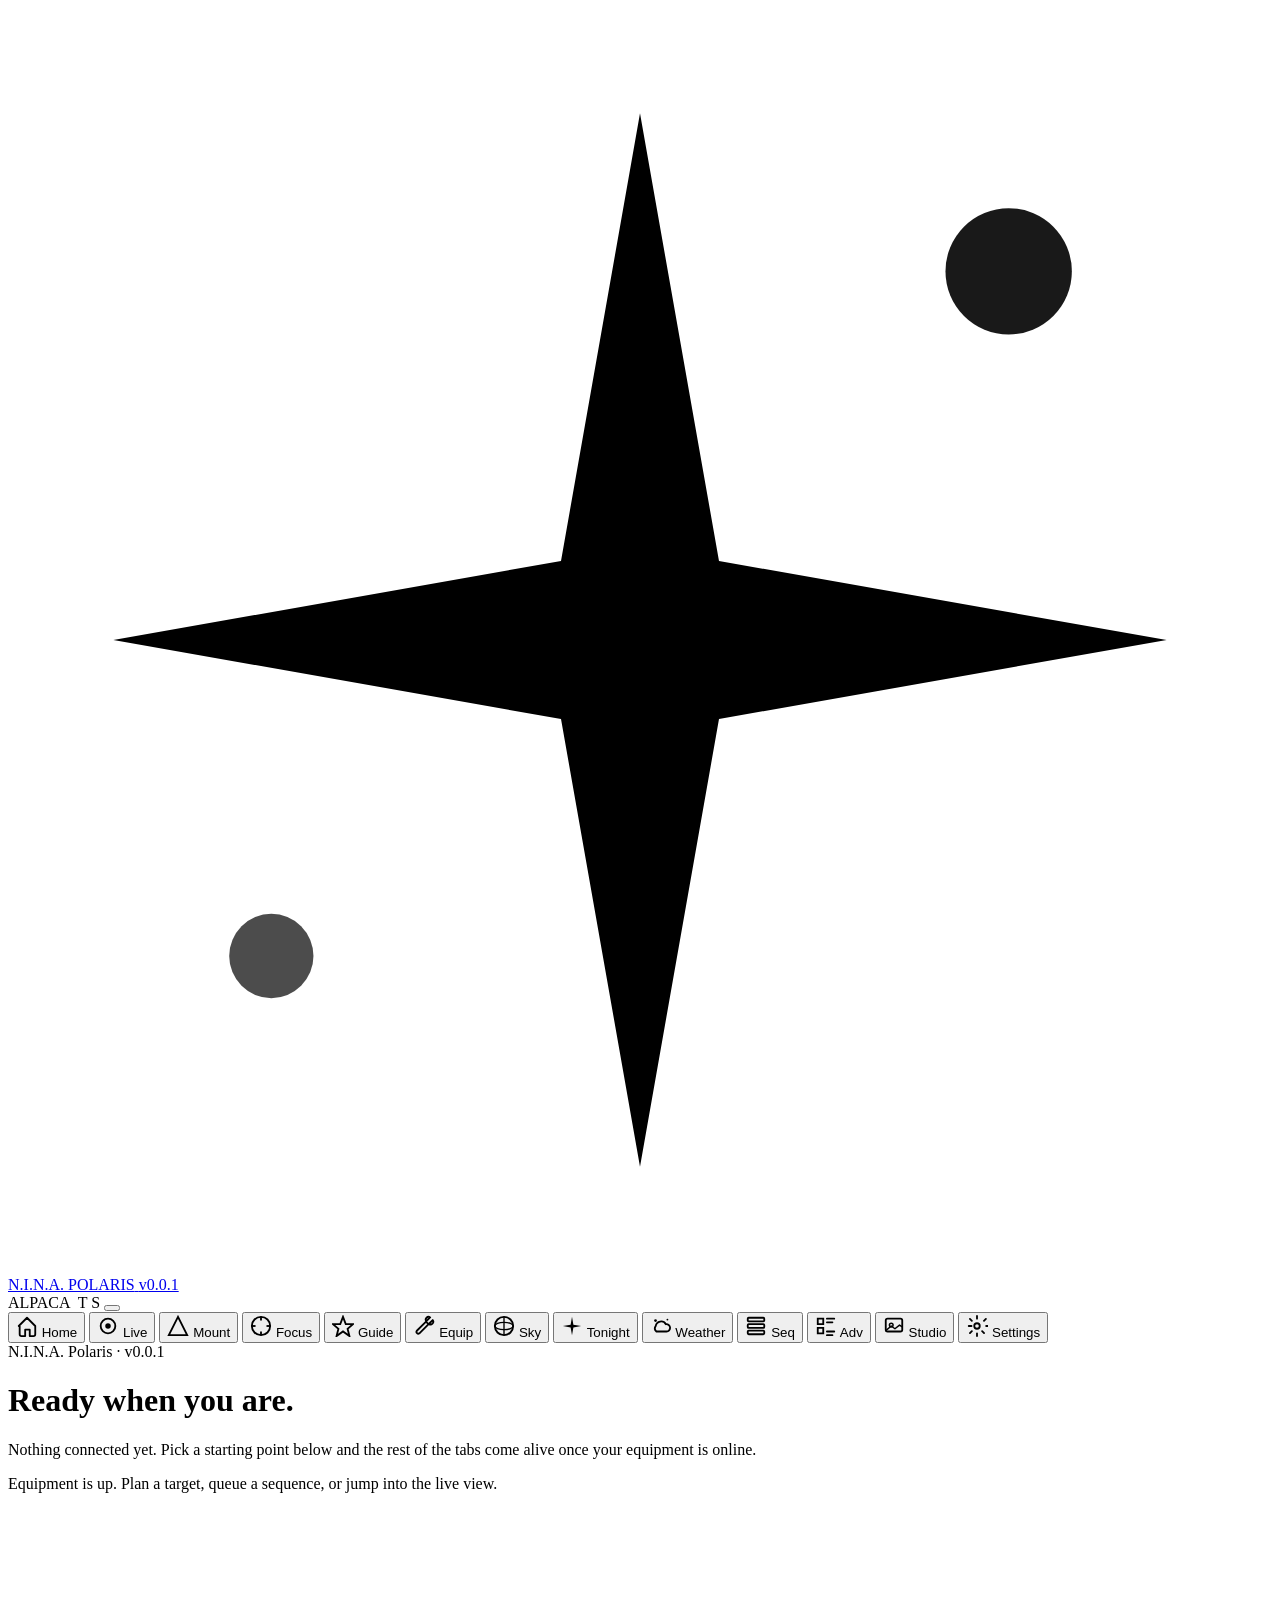
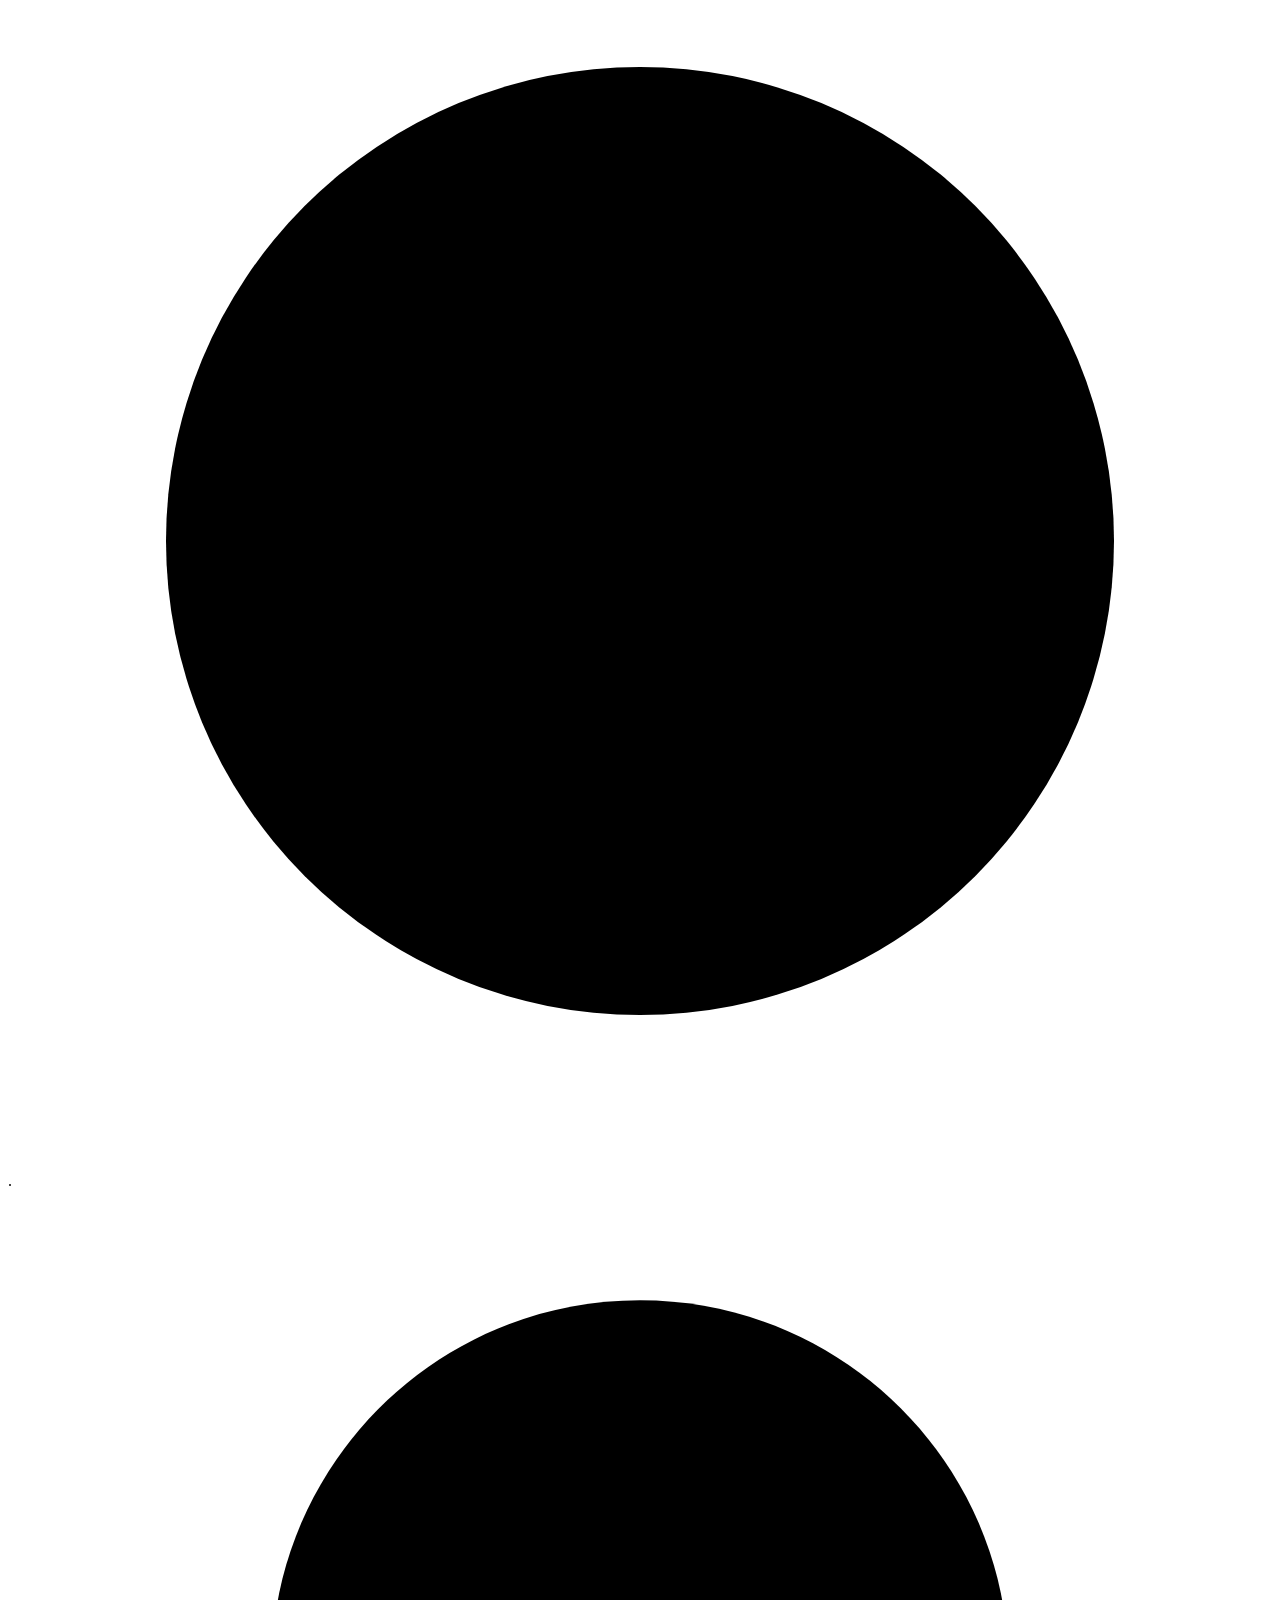
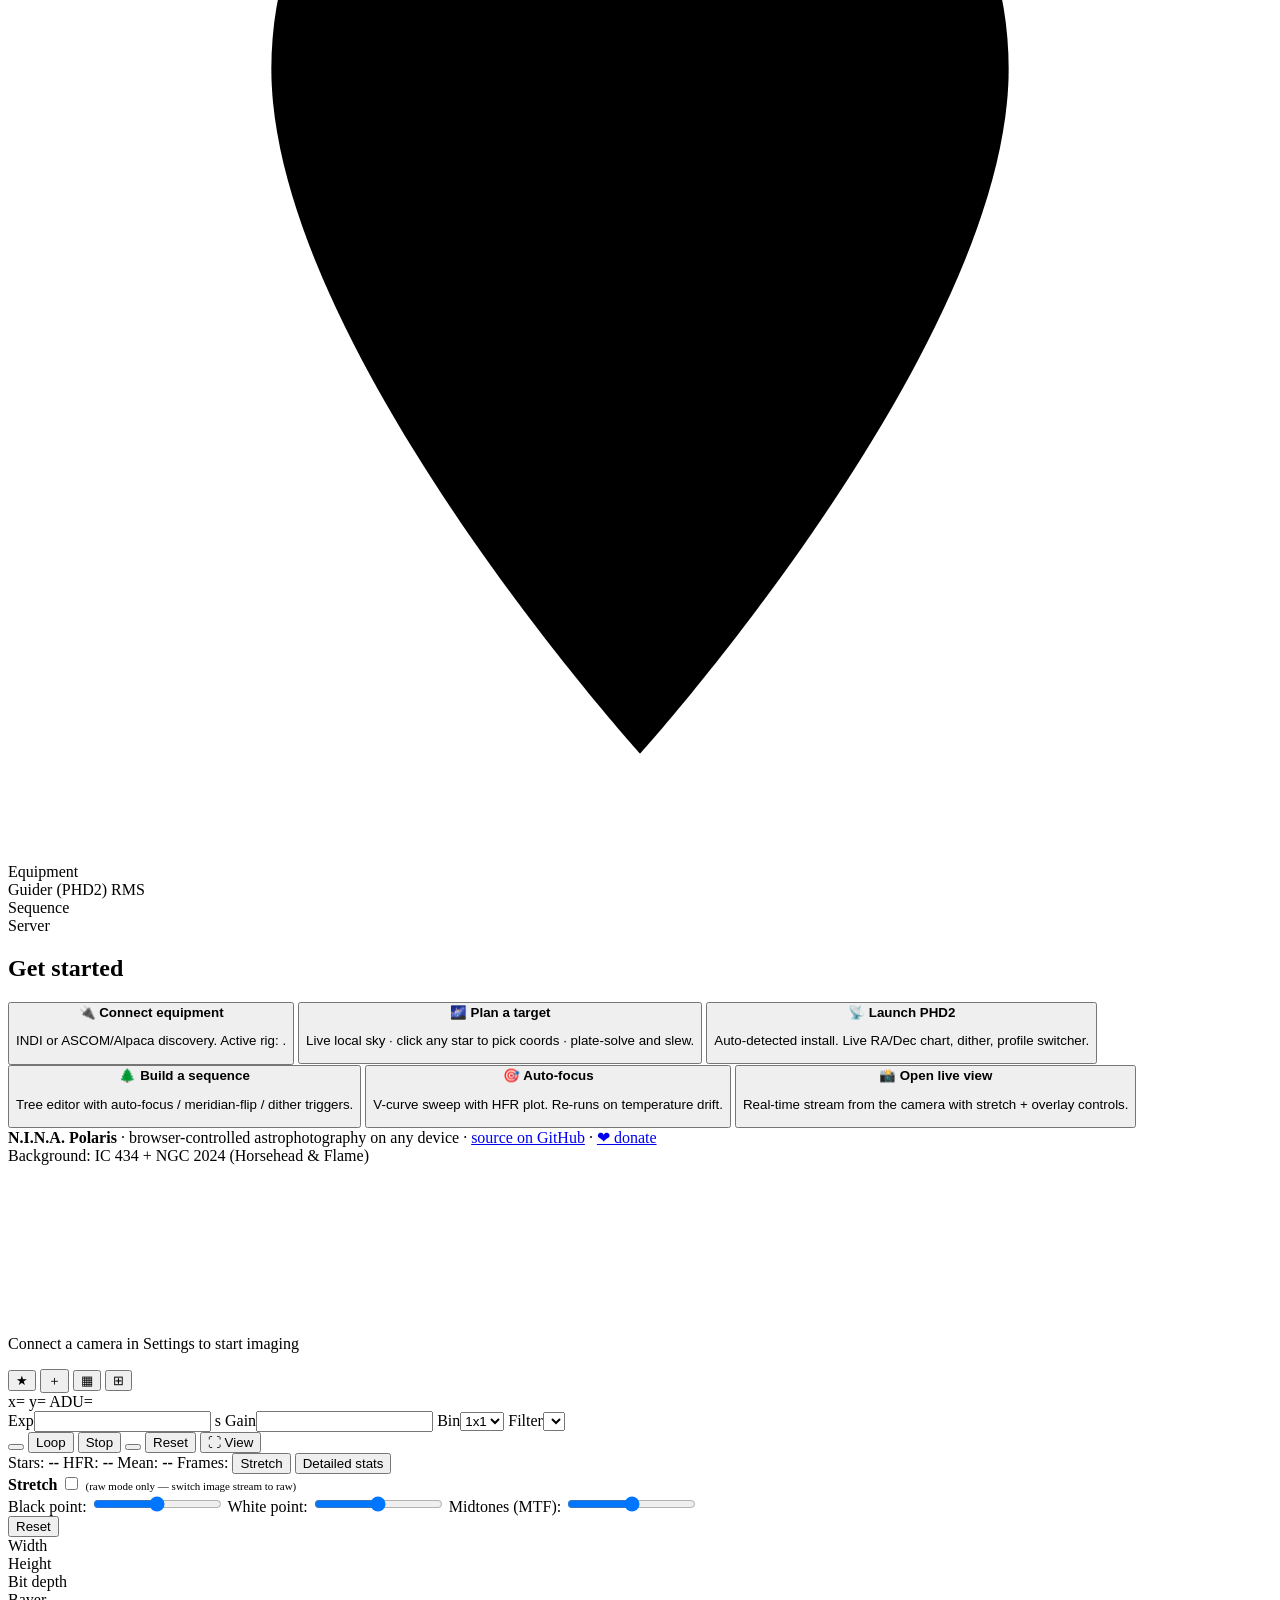
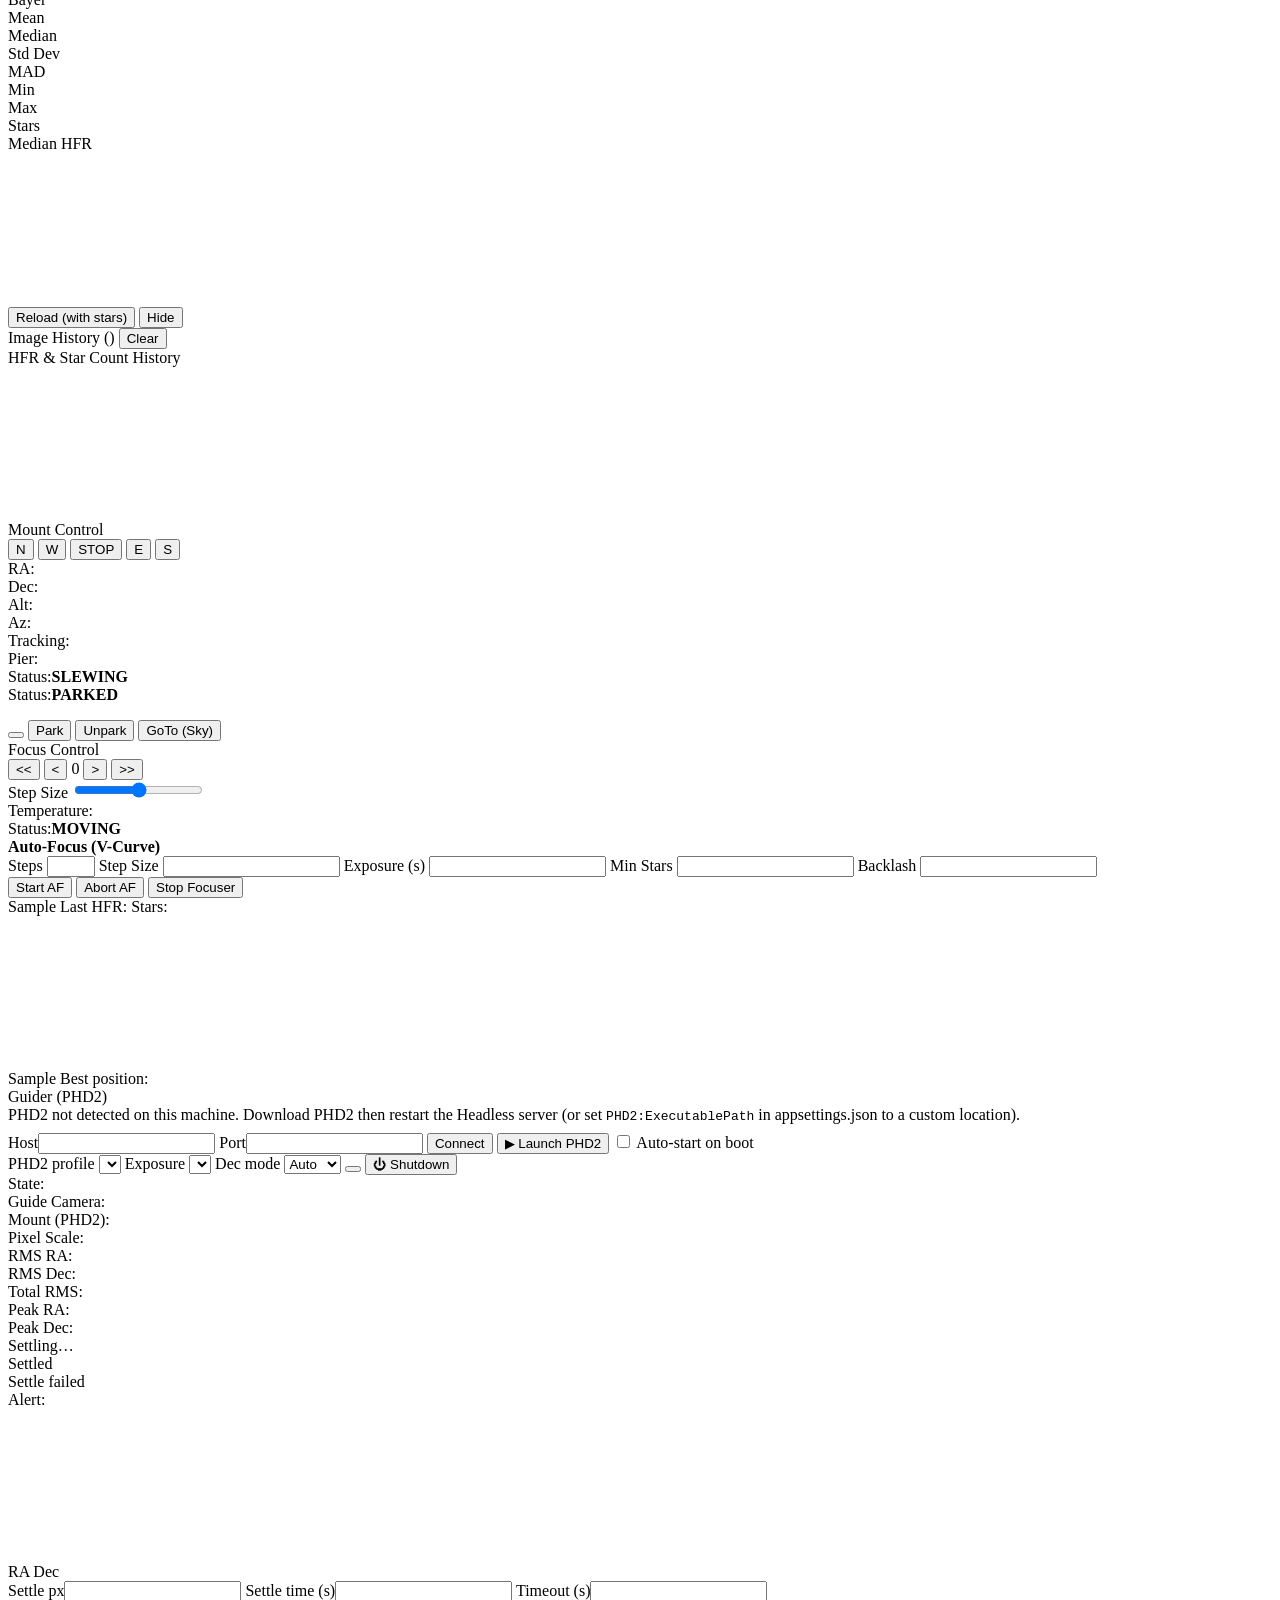
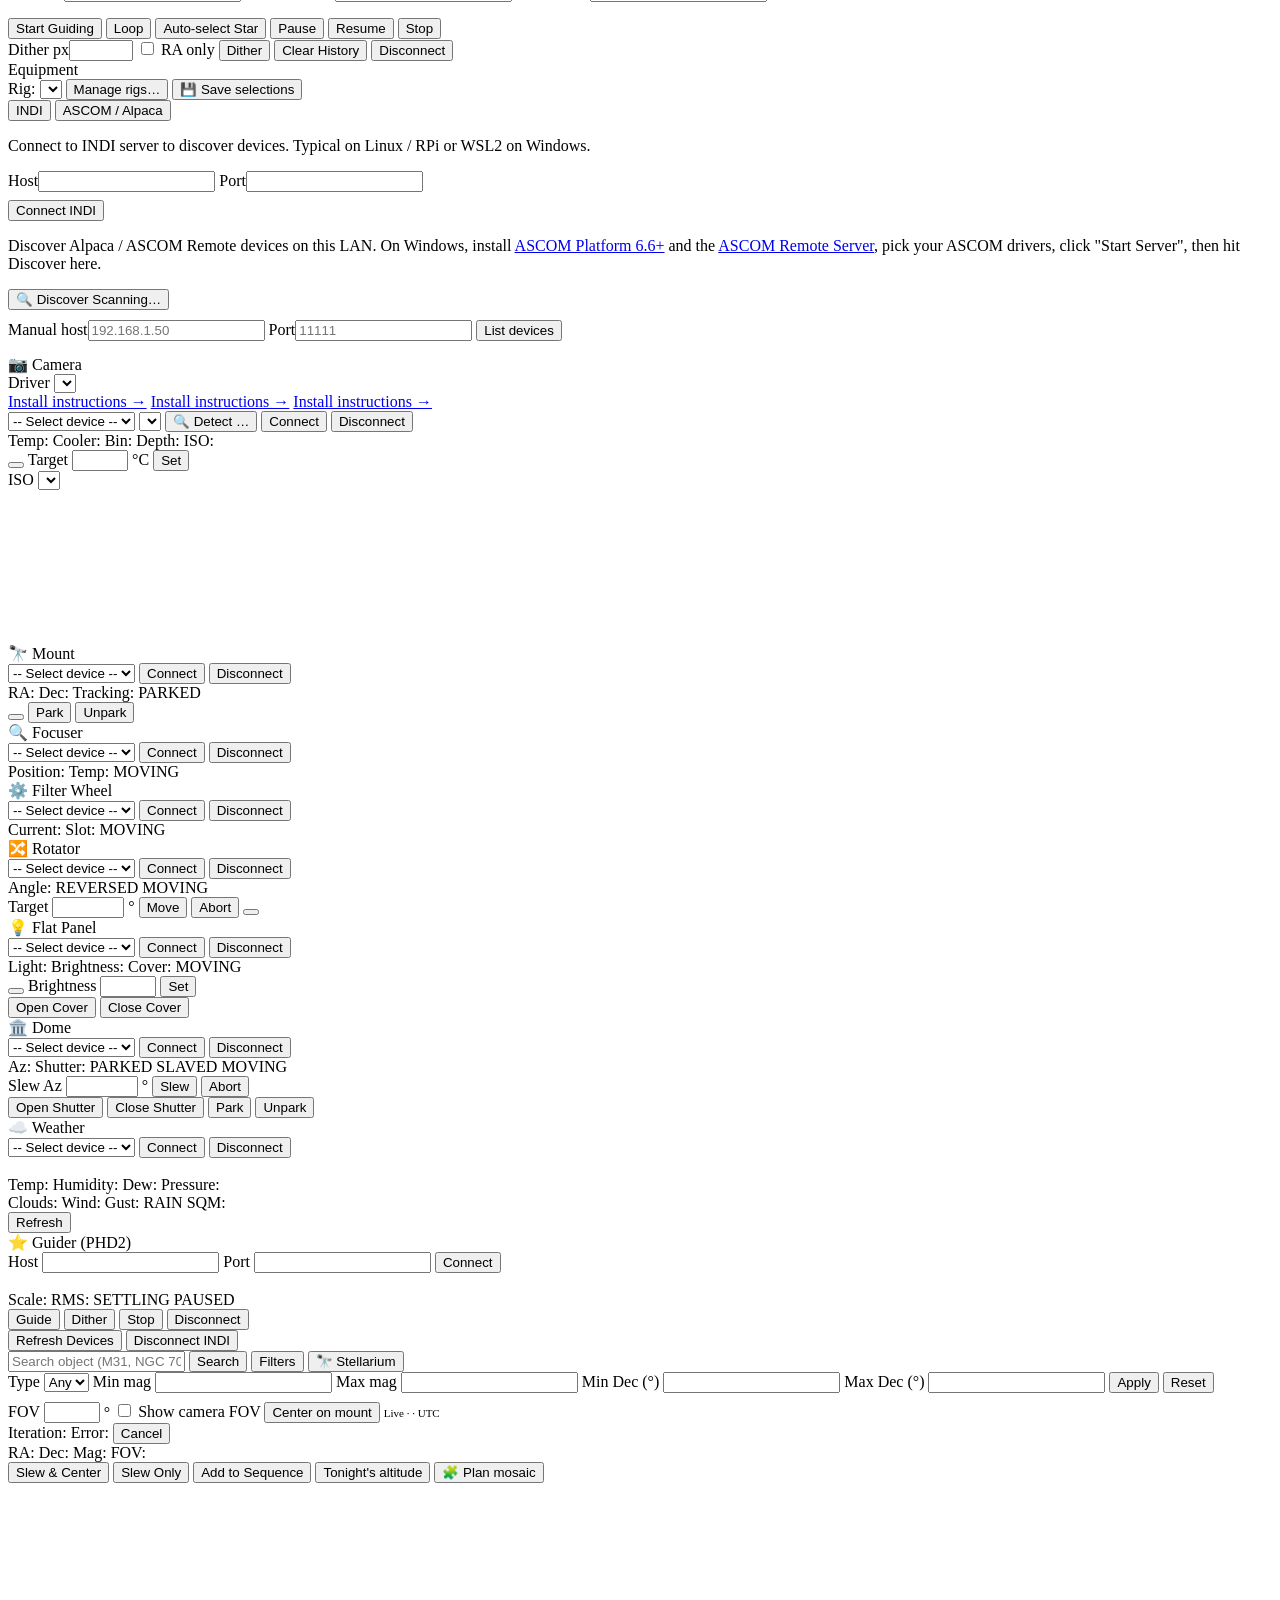
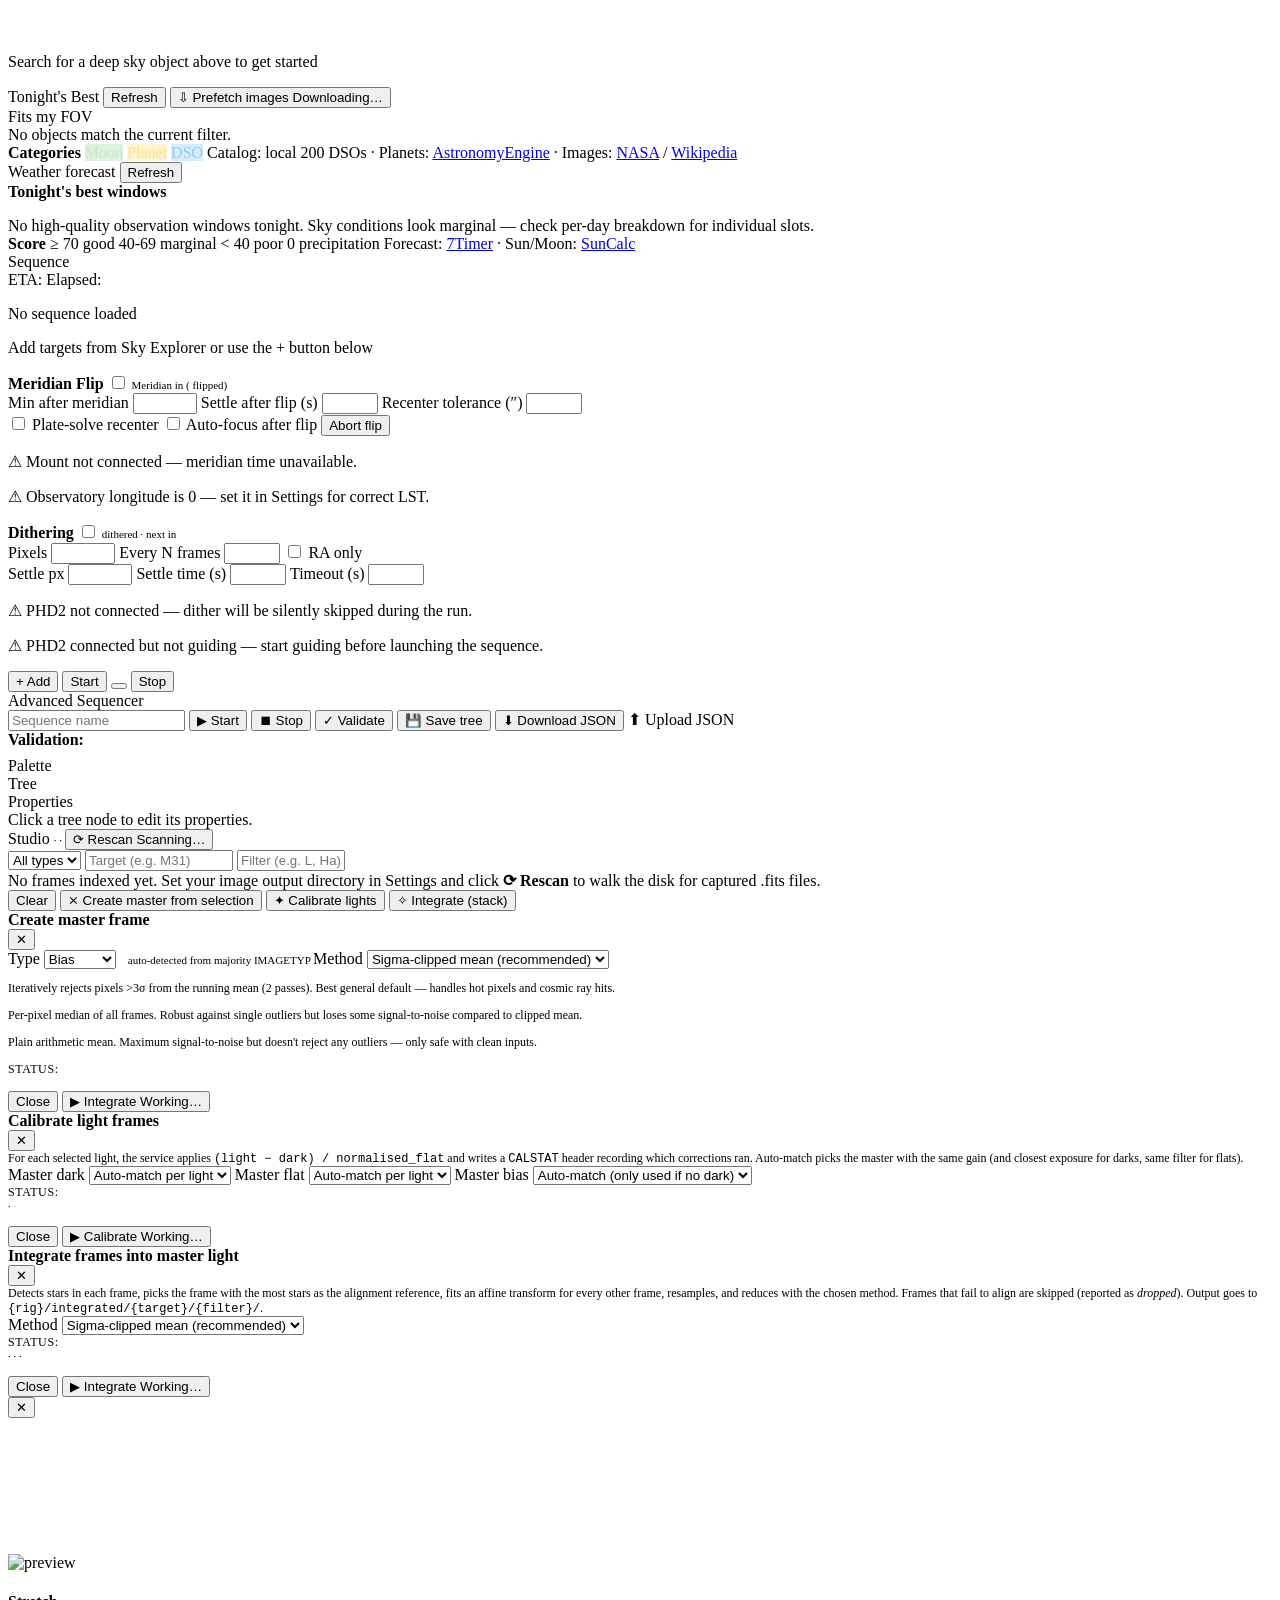
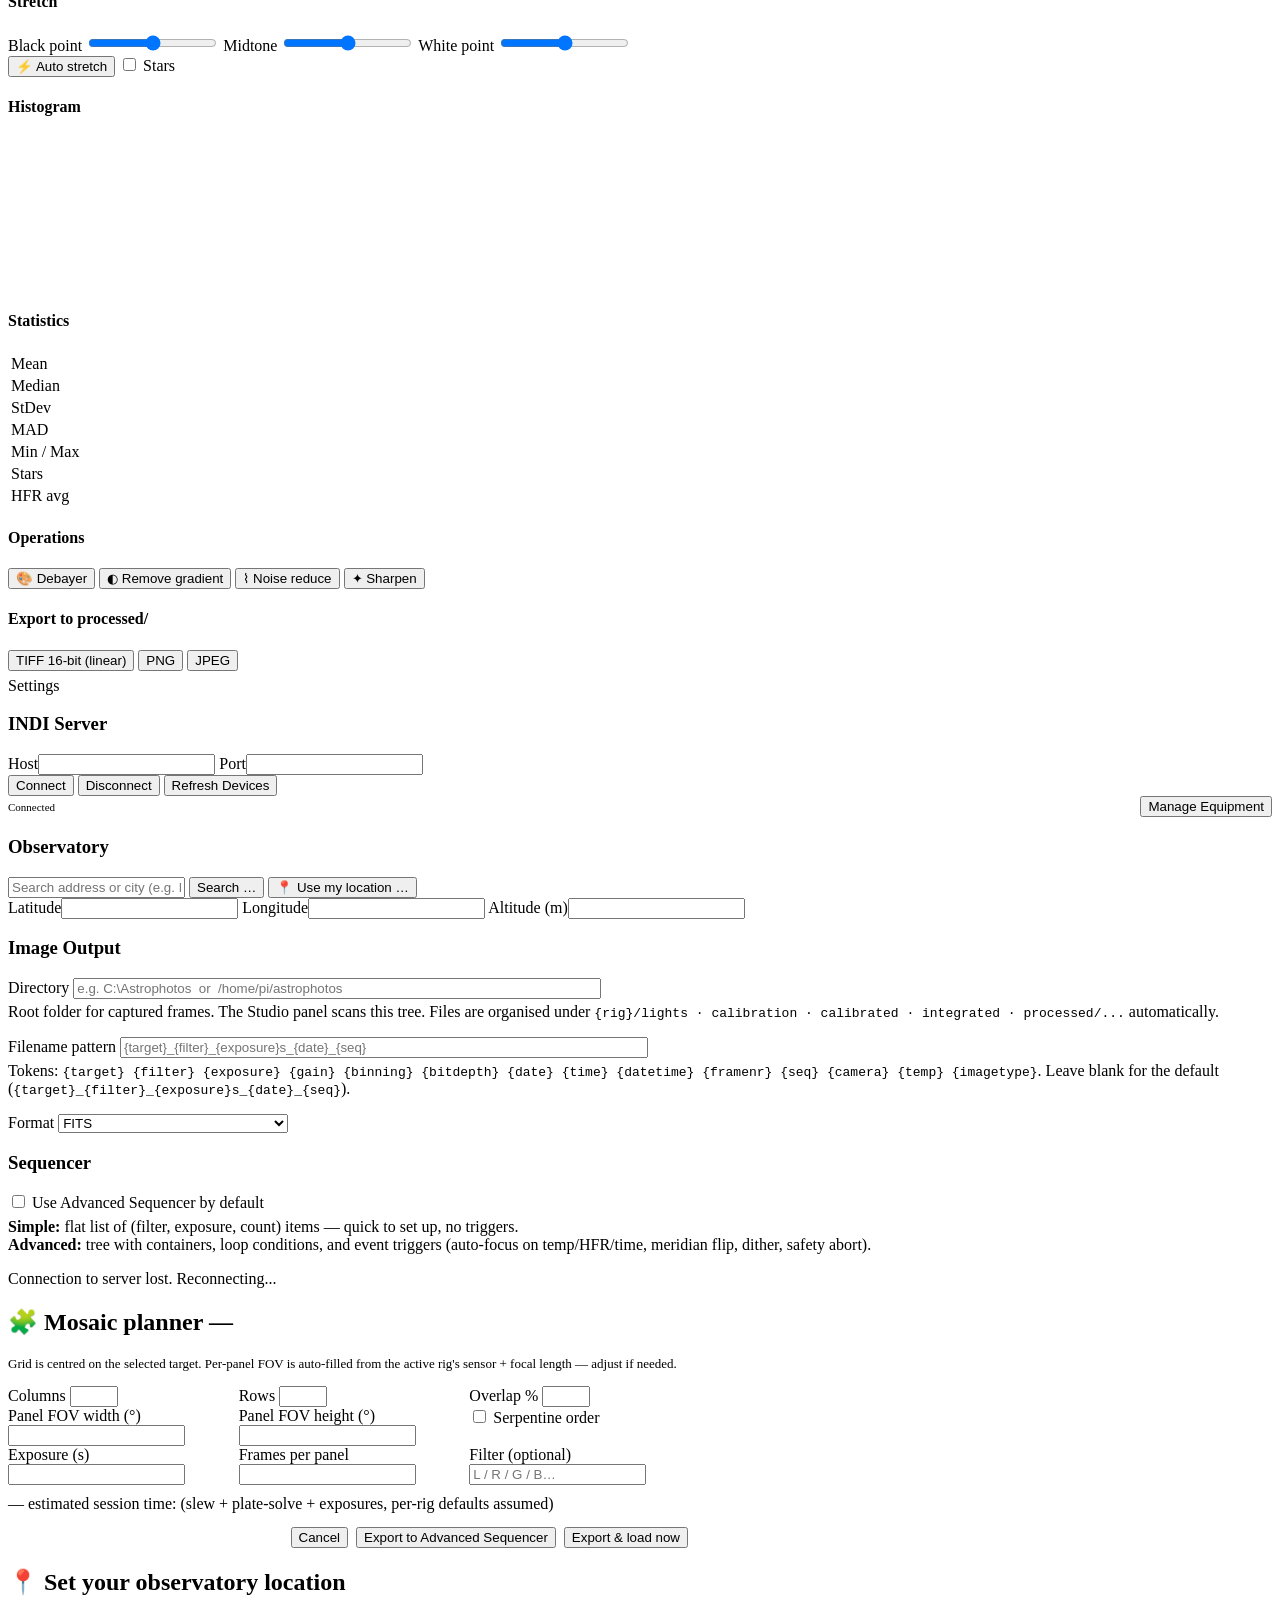
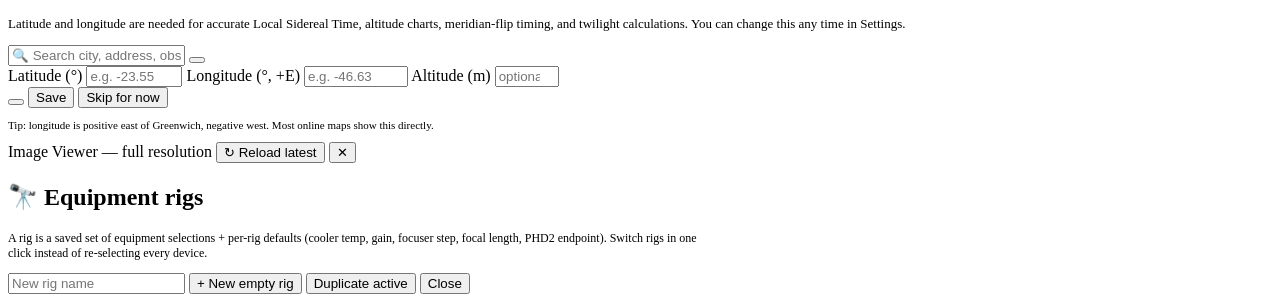
==== commit 11d7cf05: "camera: Nikon + Sony driver skeletons + UI install banners Adds the structural foundation for the tw" ====
--- a/src/NINA.Headless/wwwroot/index.html
+++ b/src/NINA.Headless/wwwroot/index.html
@@ -27,7 +27,7 @@
                 </svg>
                 <span class="brand-name">N.I.N.A.</span>
                 <span class="brand-tag">POLARIS</span>
-                <span class="brand-version">v0.1</span>
+                <span class="brand-version">v0.0.1</span>
             </a>
         </div>
         <div class="status-bar-right">
@@ -141,10 +141,10 @@
             <div x-show="tab === 'home'" class="tab-panel home-panel">
                 <div class="home-hero">
                     <div class="home-hero-text">
-                        <span class="home-eyebrow">N.I.N.A. Polaris · v0.1</span>
+                        <span class="home-eyebrow">N.I.N.A. Polaris · v0.0.1</span>
                         <h1 class="home-title">Ready when you are.</h1>
                         <p class="home-lede" x-show="!indiConnected">
-                            Nothing connected yet. Pick a starting point below — the rest of the
+                            Nothing connected yet. Pick a starting point below and the rest of the
                             tabs come alive once your equipment is online.
                         </p>
                         <p class="home-lede" x-show="indiConnected">
@@ -841,13 +841,77 @@
                             <span class="equip-status-dot" :class="selectedCamera ? 'connected' : 'disconnected'"></span>
                         </div>
                         <div class="equip-card-body">
+                            <!-- Driver picker. INDI is the default; vendor SDKs
+                                 (Canon EDSDK, Nikon, Sony) only appear in the
+                                 list on Windows and only with a green check
+                                 when the matching DLLs are reachable. -->
+                            <div class="equip-driver-row" x-show="cameraDrivers.length > 1">
+                                <label class="equip-driver-label">Driver</label>
+                                <select class="equip-select equip-driver-select"
+                                        x-model="cameraDriver"
+                                        @change="cameraVendorDevices = []; equipCameraChoice = ''">
+                                    <template x-for="d in cameraDrivers" :key="d.id">
+                                        <option :value="d.id" :disabled="!d.available"
+                                                x-text="d.name + (d.available ? '' : ' (not installed)')"></option>
+                                    </template>
+                                </select>
+                            </div>
+
+                            <!-- Install banner: vendor SDK selected but the
+                                 native DLLs aren't reachable. Links to the
+                                 matching docs page. -->
+                            <div class="equip-install-banner"
+                                 x-show="cameraDriverInfo && !cameraDriverInfo.available"
+                                 x-cloak>
+                                <span x-text="cameraDriverInfo?.name + ' DLLs not found on this host.'"></span>
+                                <a x-show="cameraDriver === 'canon-edsdk'"
+                                   href="https://github.com/DanWBR/nina-headless/blob/master/docs/dslr-windows-canon.md"
+                                   target="_blank">Install instructions →</a>
+                                <a x-show="cameraDriver === 'nikon-sdk'"
+                                   href="https://github.com/DanWBR/nina-headless/blob/master/docs/dslr-windows-nikon.md"
+                                   target="_blank">Install instructions →</a>
+                                <a x-show="cameraDriver === 'sony-sdk'"
+                                   href="https://github.com/DanWBR/nina-headless/blob/master/docs/dslr-windows-sony.md"
+                                   target="_blank">Install instructions →</a>
+                            </div>
+
                             <div class="equip-select-row">
-                                <select class="equip-select" x-model="equipCameraChoice">
+                                <!-- INDI path: the device dropdown comes from
+                                     the active indiserver's device list. -->
+                                <select class="equip-select" x-model="equipCameraChoice"
+                                        x-show="cameraDriver === 'indi'">
                                     <option value="">-- Select device --</option>
                                     <template x-for="dev in devices" :key="'cam-'+dev.name">
                                         <option :value="dev.name" x-text="dev.name + (dev.driver ? ' (' + dev.driver + ')' : '')"></option>
                                     </template>
                                 </select>
+
+                                <!-- Vendor SDK path: dropdown is populated by
+                                     the "Detect" button below. Stays empty
+                                     until the user clicks it. -->
+                                <select class="equip-select" x-model="equipCameraChoice"
+                                        x-show="cameraDriver !== 'indi'">
+                                    <option value="">
+                                        <template x-if="cameraVendorDevices.length === 0">
+                                            <span>-- Click Detect to scan --</span>
+                                        </template>
+                                        <template x-if="cameraVendorDevices.length > 0">
+                                            <span>-- Select camera --</span>
+                                        </template>
+                                    </option>
+                                    <template x-for="c in cameraVendorDevices" :key="c.id">
+                                        <option :value="c.id" x-text="c.model + ' (' + c.detail + ')'"></option>
+                                    </template>
+                                </select>
+
+                                <button class="btn btn-sm" @click="detectVendorCameras()"
+                                        x-show="cameraDriver !== 'indi'"
+                                        :disabled="cameraDiscovering || !cameraDriverInfo?.available"
+                                        title="Re-scan for connected cameras">
+                                    <span x-show="!cameraDiscovering">🔍 Detect</span>
+                                    <span x-show="cameraDiscovering">…</span>
+                                </button>
+
                                 <button class="btn btn-sm btn-primary" @click="equipConnectCamera()"
                                         :disabled="!equipCameraChoice">Connect</button>
                                 <button class="btn btn-sm btn-danger" @click="equipDisconnectCamera()"
@@ -856,13 +920,19 @@
                             <div class="equip-detail" x-show="selectedCamera">
                                 <div class="equip-detail-name" x-text="selectedCamera"></div>
                                 <div class="equip-detail-props">
-                                    <span x-show="cameraTemp !== null">Temp: <strong x-text="(cameraTemp?.toFixed(1) || '--') + '°C'"></strong></span>
-                                    <span>Cooler: <strong :class="equipCameraInfo.coolerOn ? 'text-ok' : 'text-muted'"
+                                    <!-- DSLRs don't report sensor temperature
+                                         or cooler state — hide both rows
+                                         when the active driver is a vendor SDK. -->
+                                    <span x-show="!isDslrCamera && cameraTemp !== null">Temp: <strong x-text="(cameraTemp?.toFixed(1) || '--') + '°C'"></strong></span>
+                                    <span x-show="!isDslrCamera">Cooler: <strong :class="equipCameraInfo.coolerOn ? 'text-ok' : 'text-muted'"
                                                           x-text="equipCameraInfo.coolerOn ? 'ON' : 'OFF'"></strong></span>
-                                    <span x-show="equipCameraInfo.binX">Bin: <strong x-text="equipCameraInfo.binX + 'x' + equipCameraInfo.binY"></strong></span>
+                                    <span x-show="!isDslrCamera && equipCameraInfo.binX">Bin: <strong x-text="equipCameraInfo.binX + 'x' + equipCameraInfo.binY"></strong></span>
                                     <span x-show="equipCameraInfo.bitDepth">Depth: <strong x-text="equipCameraInfo.bitDepth + '-bit'"></strong></span>
-                                </div>
-                                <div class="equip-inline-controls">
+                                    <span x-show="isDslrCamera">ISO: <strong x-text="cameraIso"></strong></span>
+                                </div>
+
+                                <!-- Cooler controls — astronomy cameras only. -->
+                                <div class="equip-inline-controls" x-show="!isDslrCamera">
                                     <button class="btn btn-sm" @click="setCooler(!equipCameraInfo.coolerOn, equipCoolerTarget)"
                                             :class="equipCameraInfo.coolerOn ? 'btn-active' : ''"
                                             x-text="equipCameraInfo.coolerOn ? 'Cooler ON' : 'Cooler OFF'"></button>
@@ -873,7 +943,23 @@
                                     </label>
                                     <button class="btn btn-sm" @click="setCooler(true, equipCoolerTarget)">Set</button>
                                 </div>
-                                <div class="chart-container chart-container-xs" x-show="tempHistory.length >= 2">
+
+                                <!-- ISO dropdown — DSLR only. Standard ISO
+                                     steps from 50 to 102400; vendor drivers
+                                     pick the closest supported value. -->
+                                <div class="equip-inline-controls" x-show="isDslrCamera">
+                                    <label class="equip-temp-label">
+                                        ISO
+                                        <select class="input-sm" :value="cameraIso" @change="setCameraIso($event.target.value)">
+                                            <template x-for="v in [50,100,200,400,800,1600,3200,6400,12800,25600,51200,102400]" :key="v">
+                                                <option :value="v" x-text="v"></option>
+                                            </template>
+                                        </select>
+                                    </label>
+                                </div>
+
+                                <div class="chart-container chart-container-xs"
+                                     x-show="!isDslrCamera && tempHistory.length >= 2">
                                     <canvas x-ref="tempChart" id="tempChart"></canvas>
                                 </div>
                             </div>
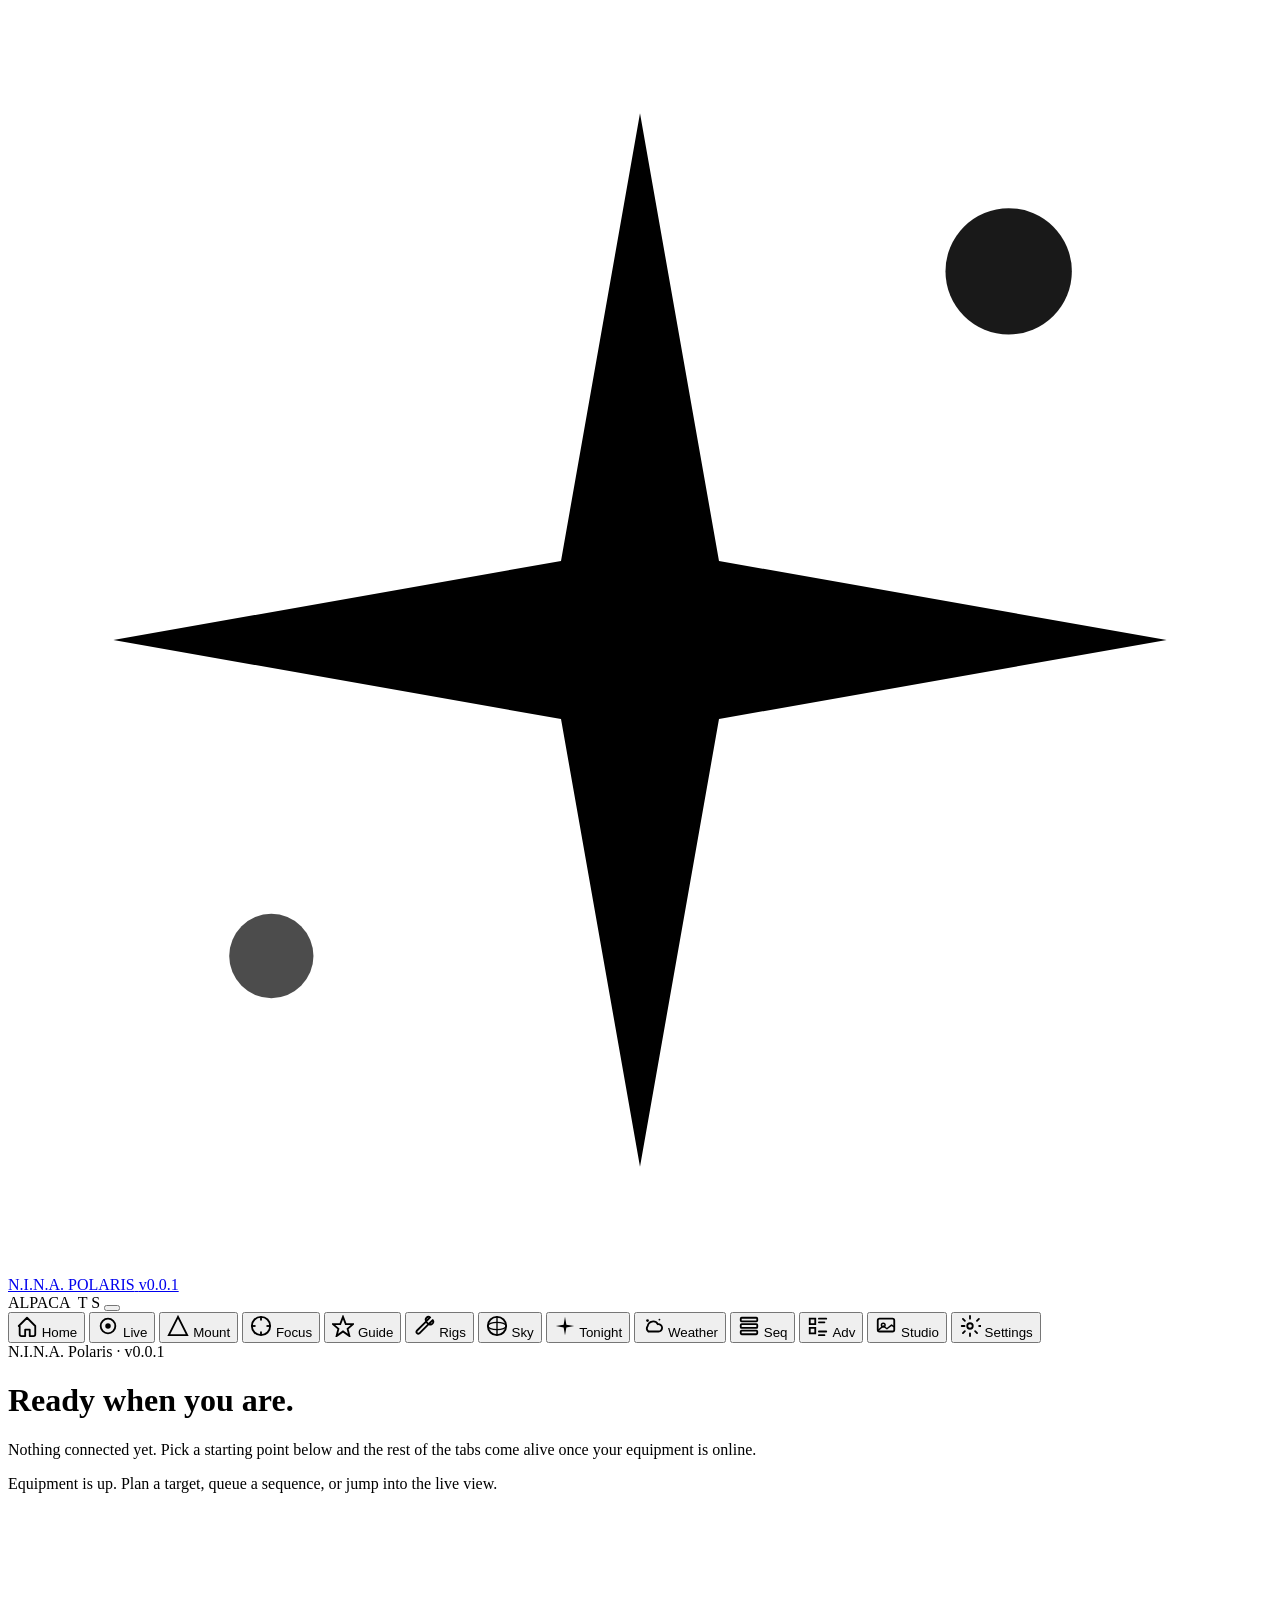
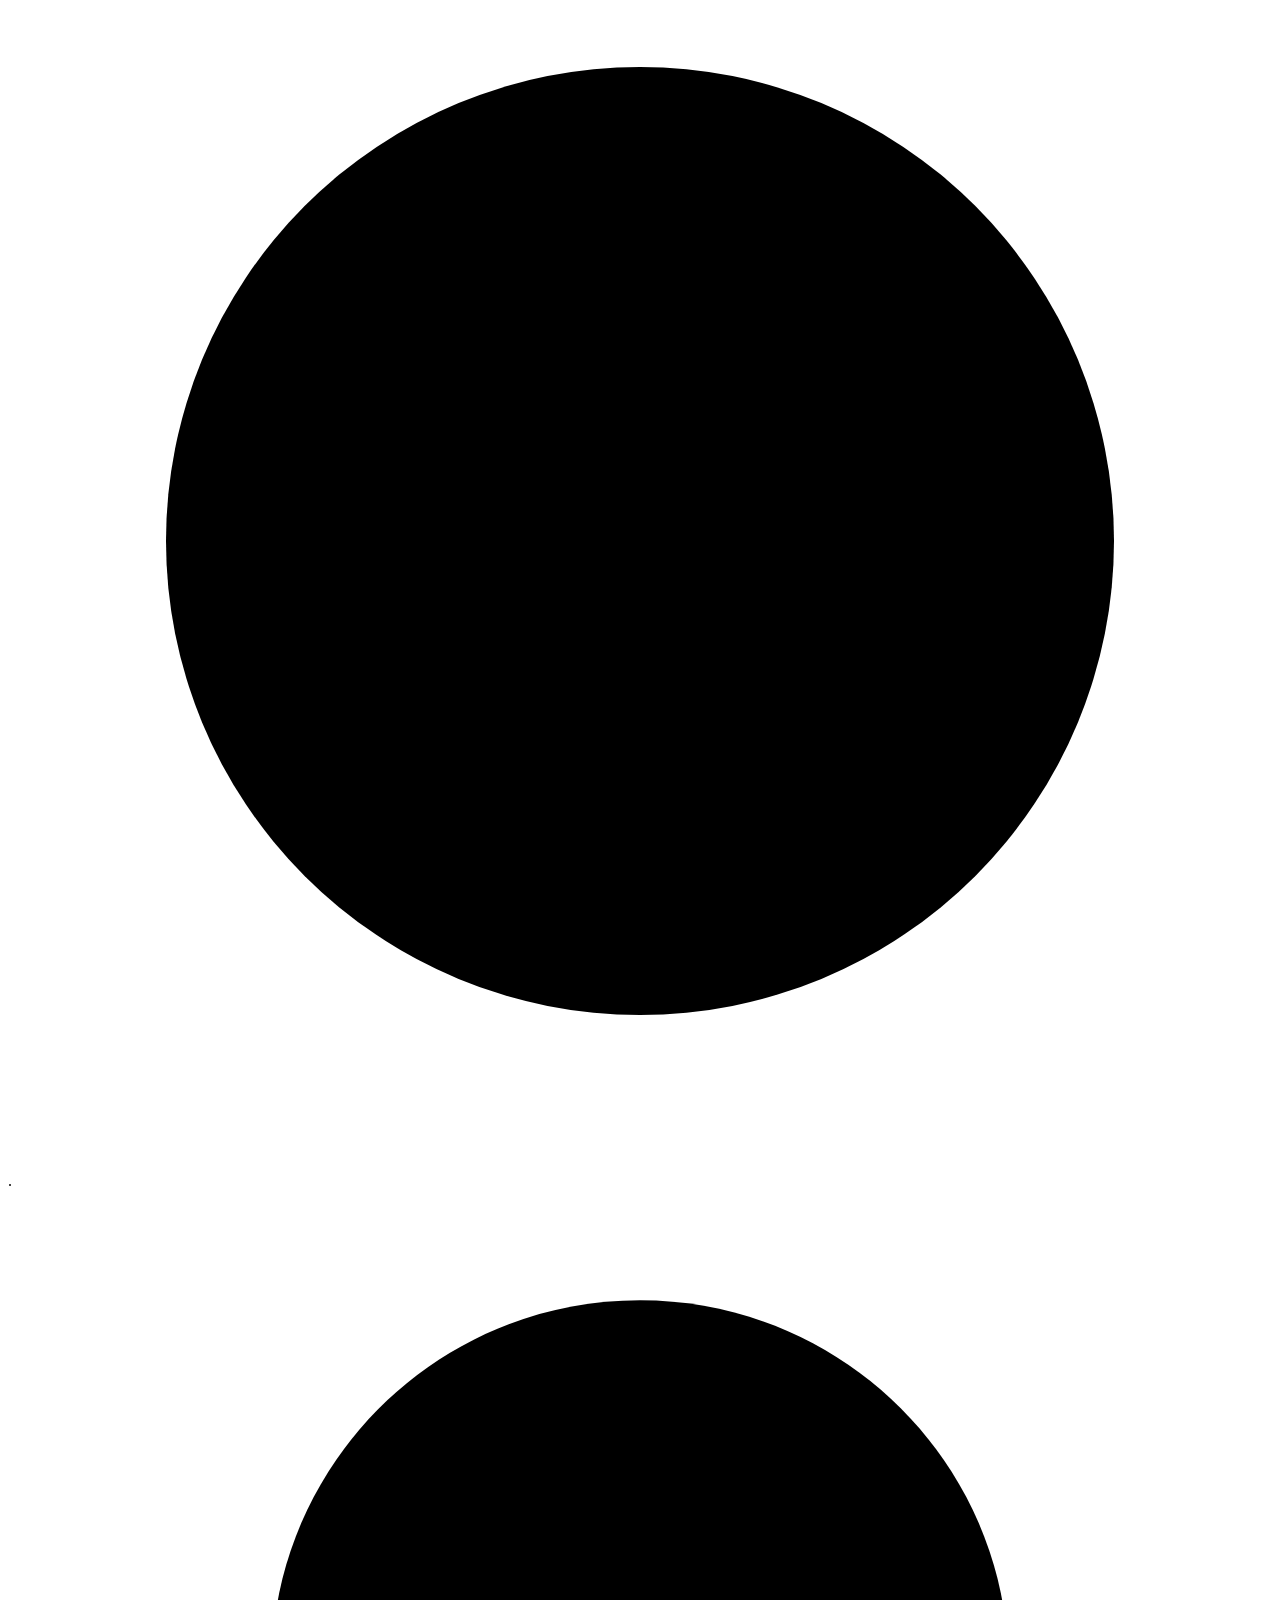
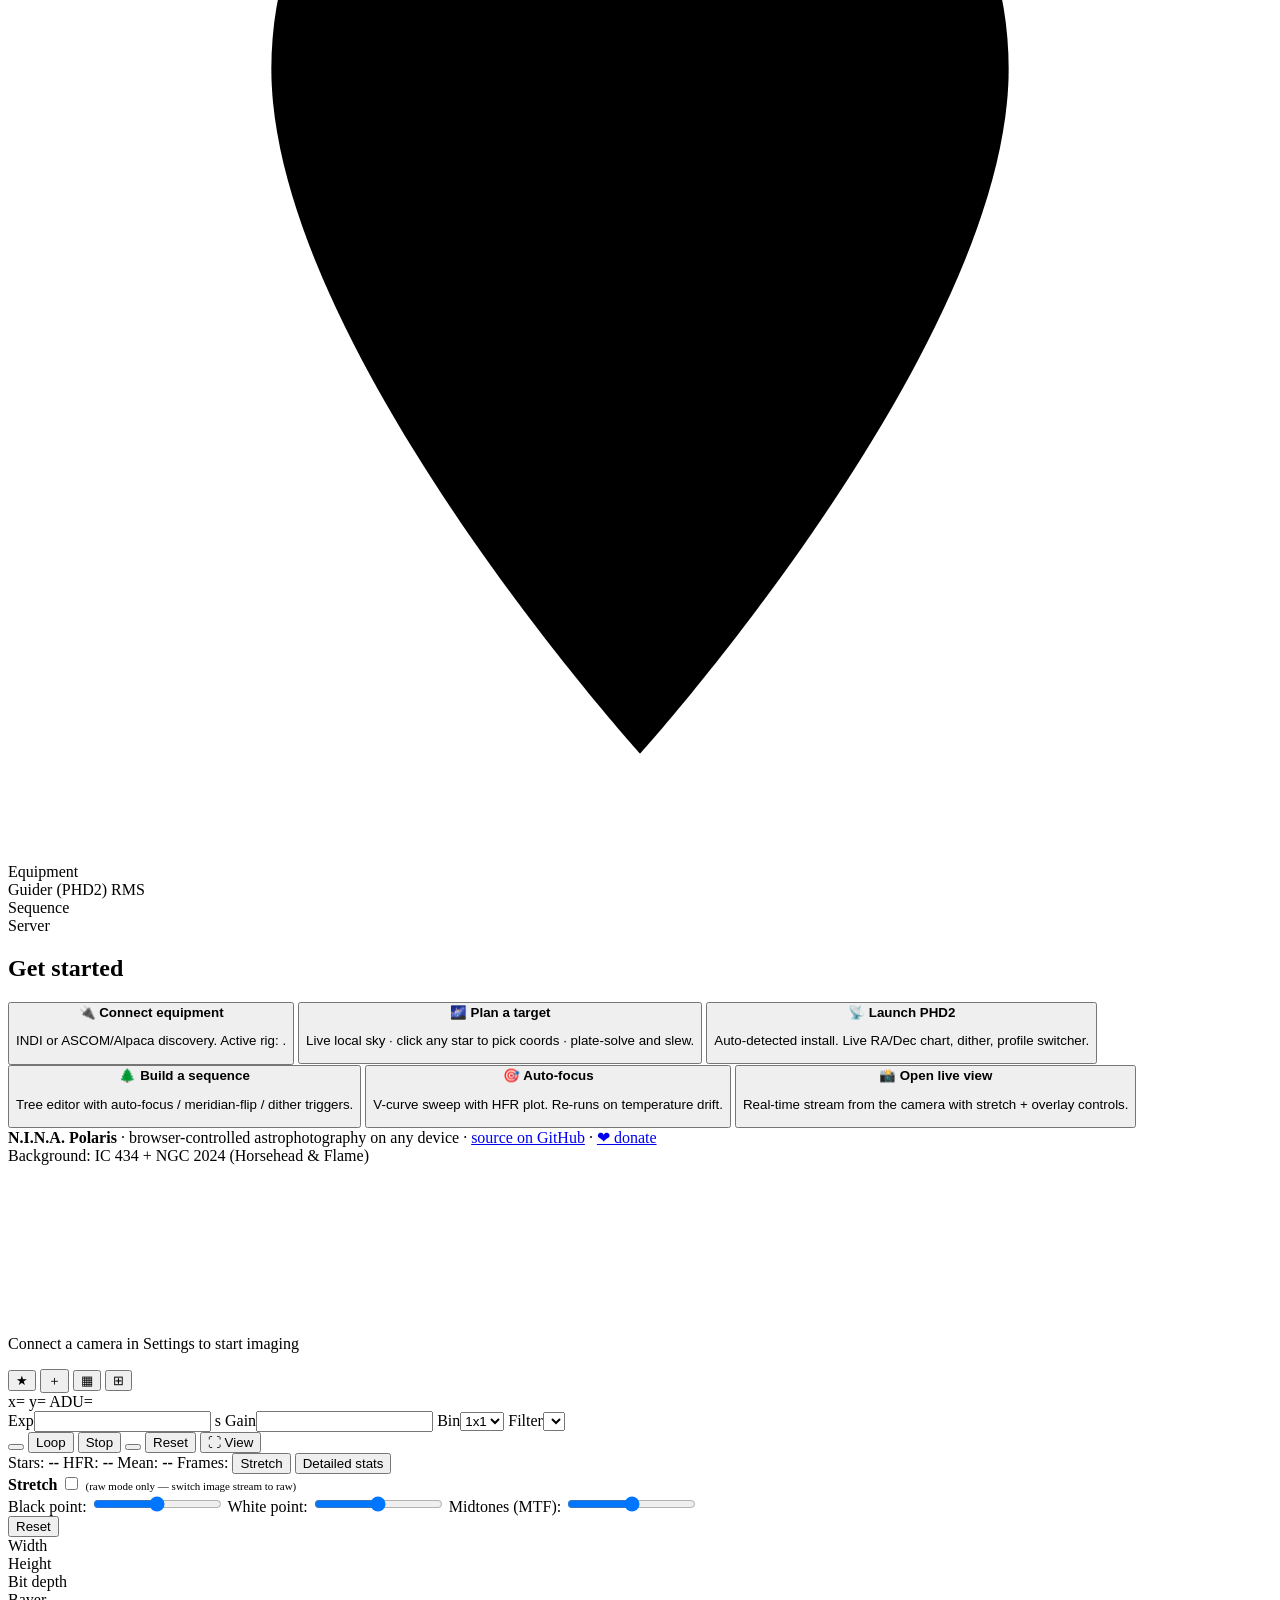
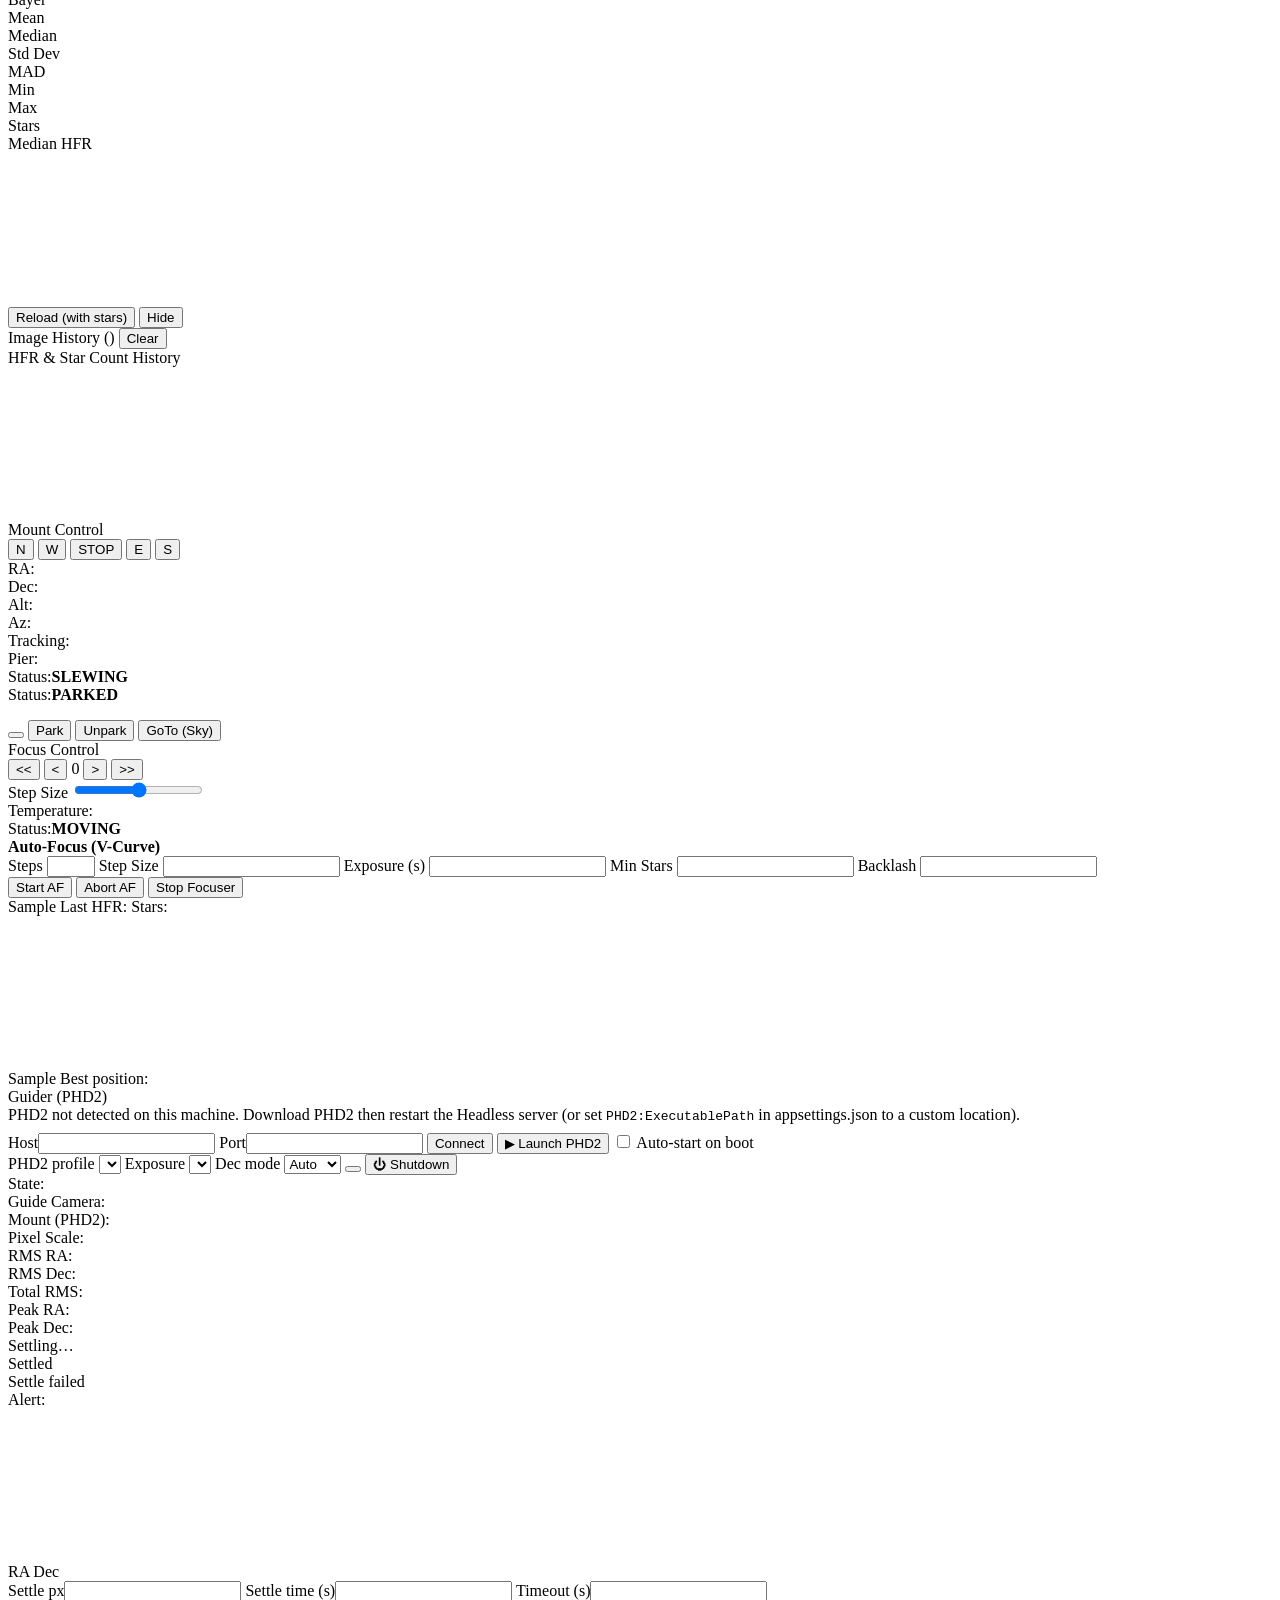
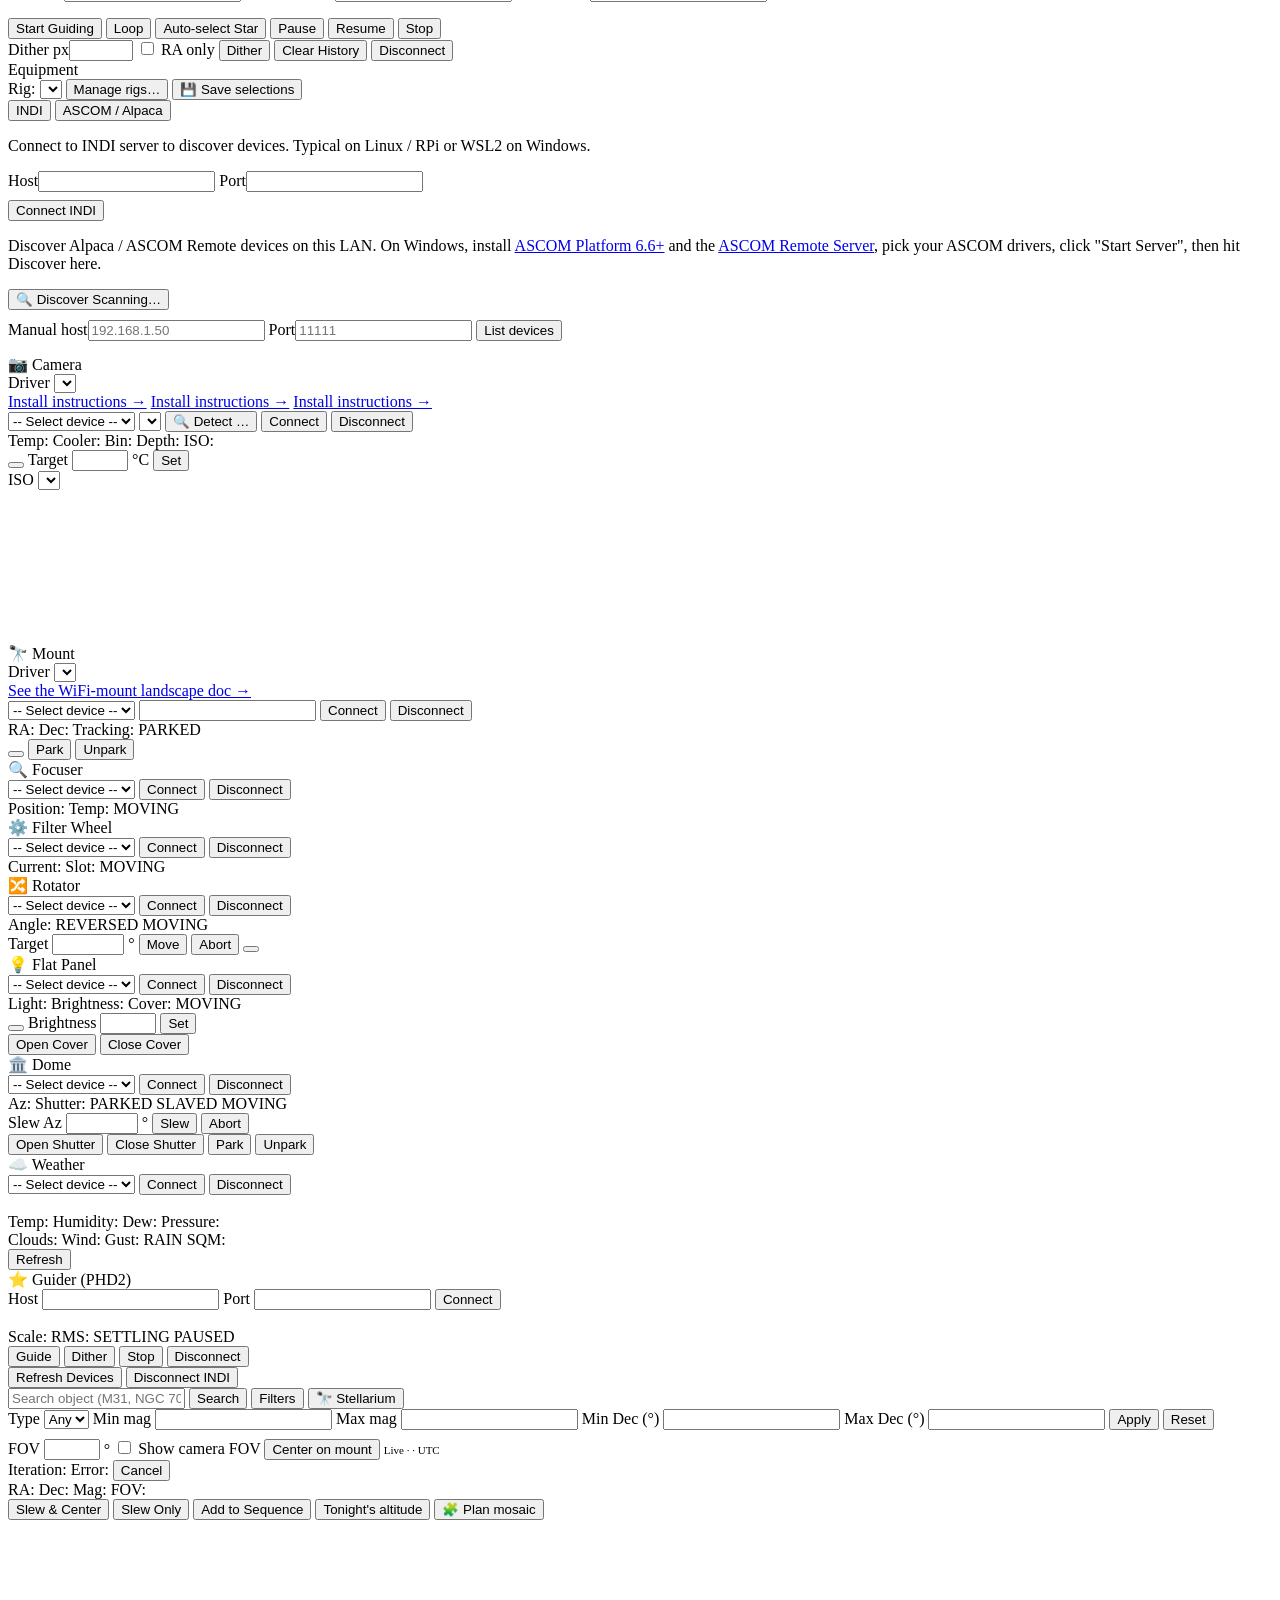
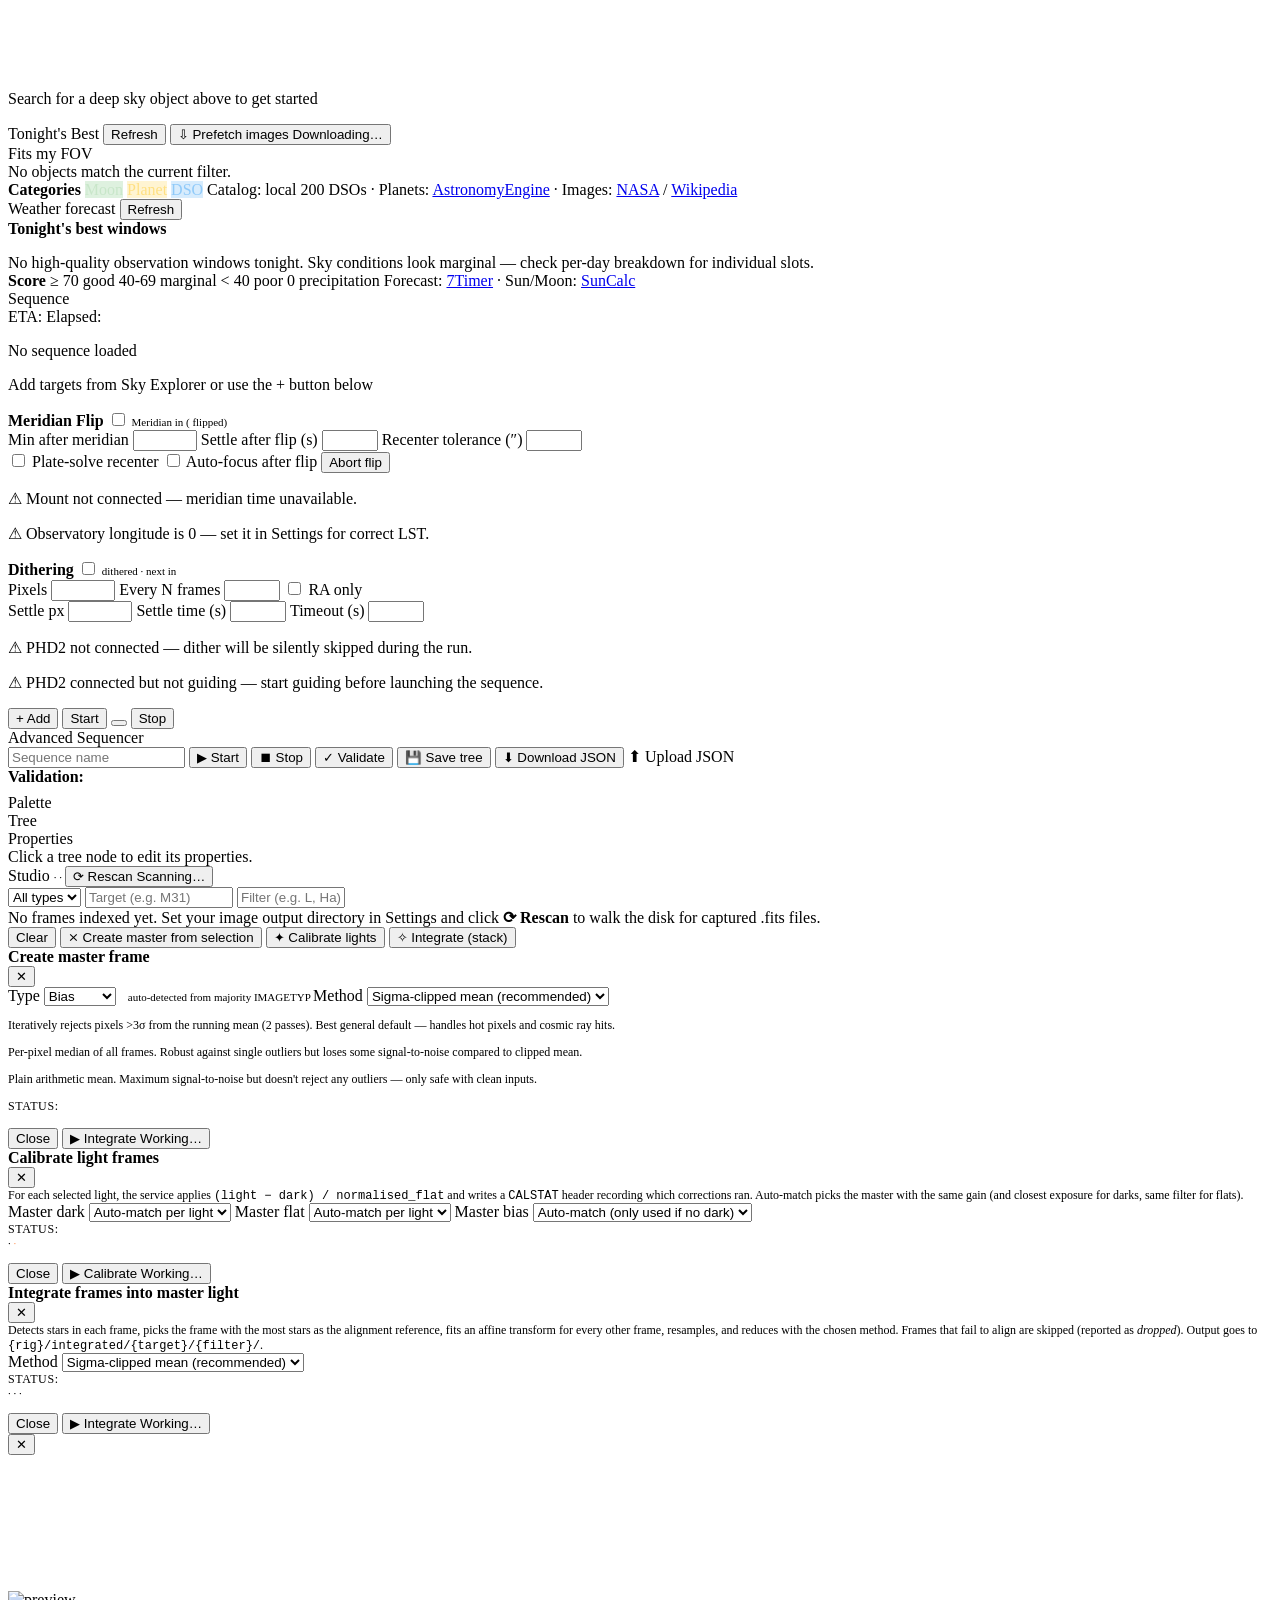
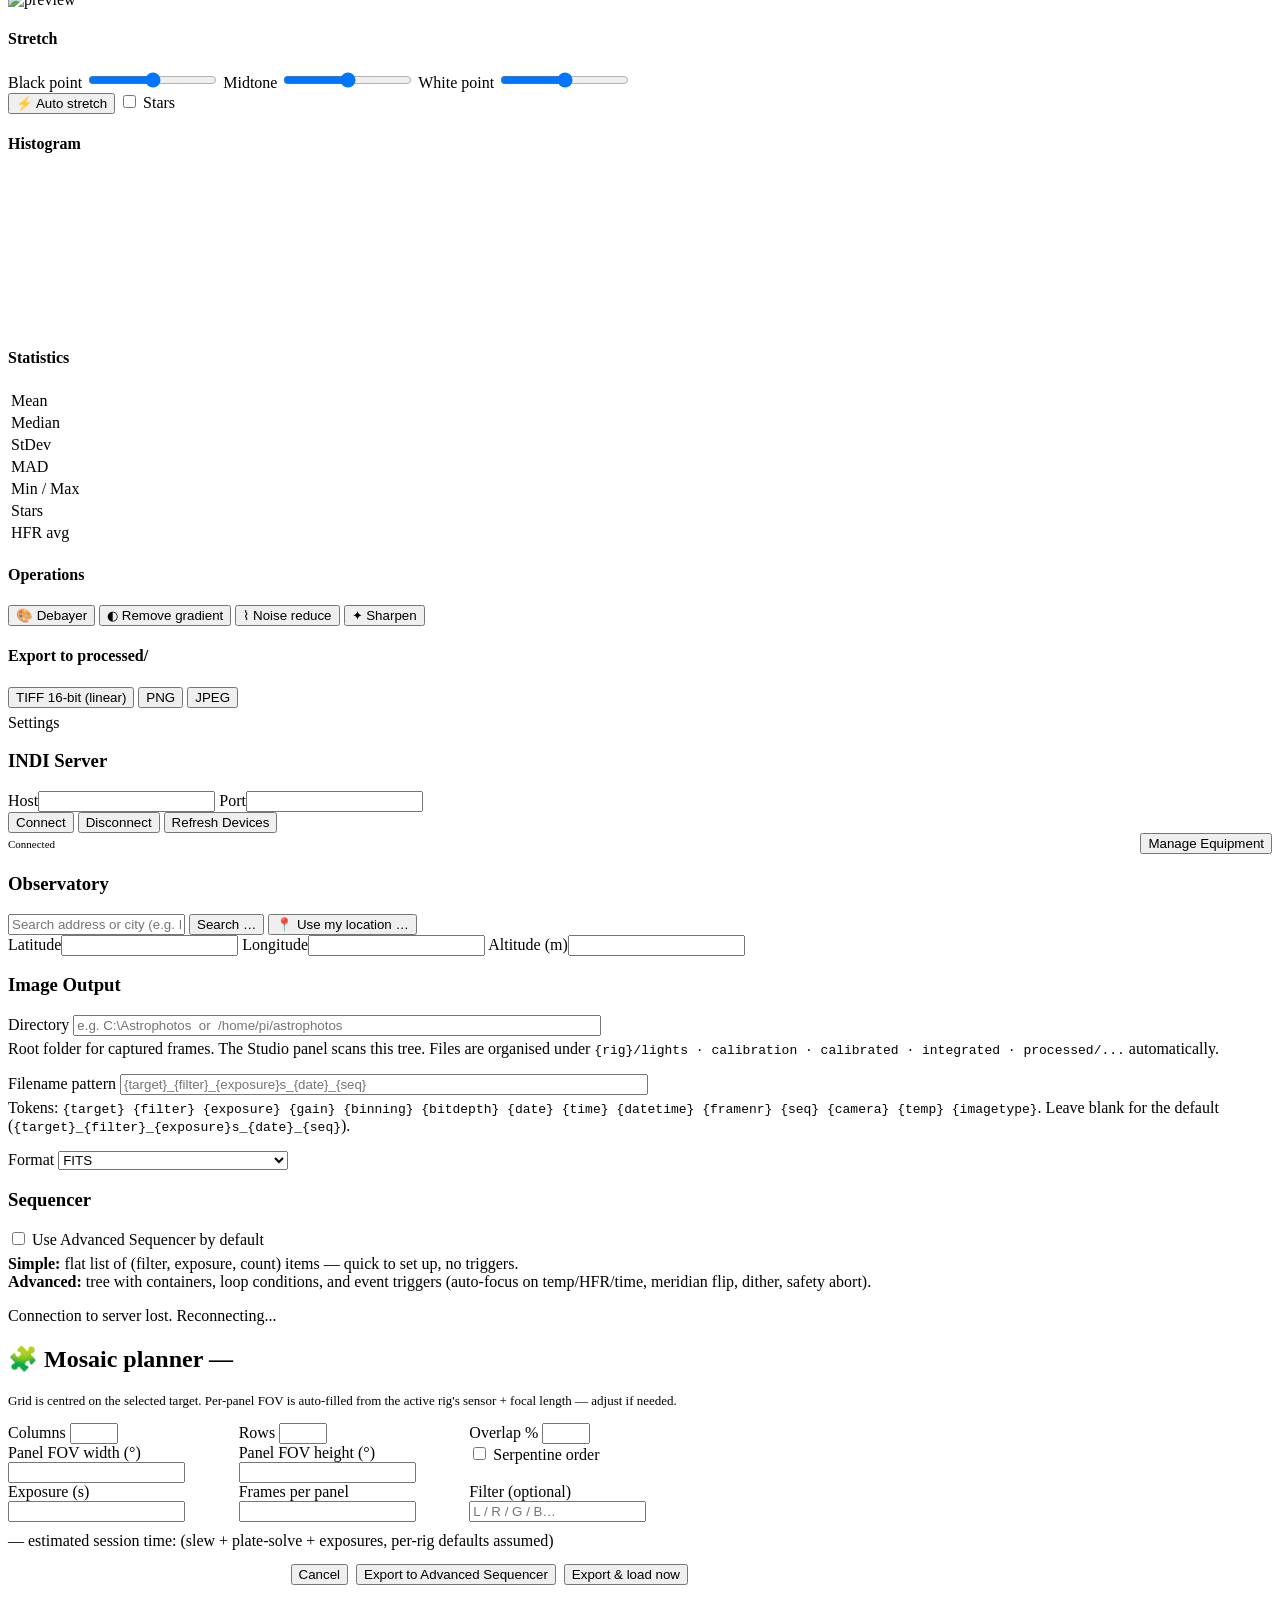
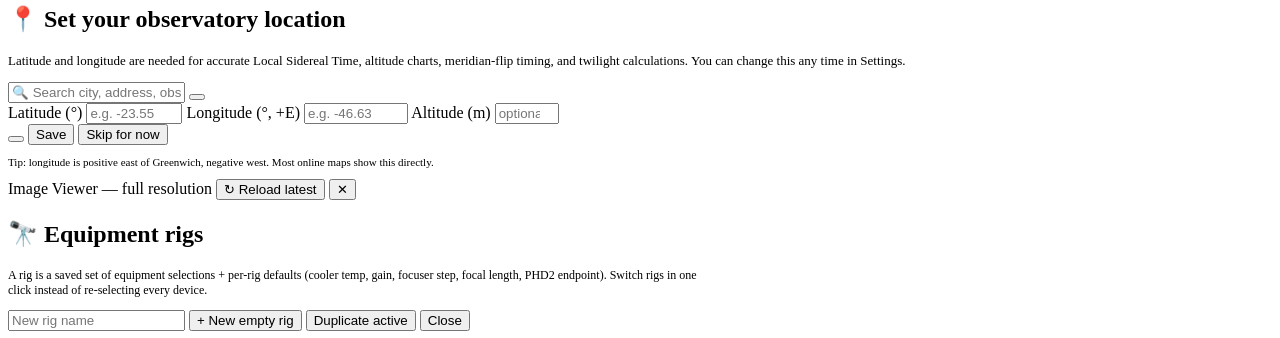
==== commit 1b1a3afe: "mount UI: driver picker + per-driver connect flow Mirrors the Camera card pattern. Adds a driver dro" ====
--- a/src/NINA.Headless/wwwroot/index.html
+++ b/src/NINA.Headless/wwwroot/index.html
@@ -6,9 +6,11 @@
     <meta name="apple-mobile-web-app-capable" content="yes">
     <meta name="mobile-web-app-capable" content="yes">
     <title>N.I.N.A. Polaris</title>
-    <link rel="preconnect" href="https://fonts.googleapis.com">
-    <link rel="preconnect" href="https://fonts.gstatic.com" crossorigin>
-    <link rel="stylesheet" href="https://fonts.googleapis.com/css2?family=Inter:wght@300;400;500;600;700&display=swap">
+    <!-- Inter font is self-hosted (css/fonts/InterVariable*.woff2)
+         via @font-face in app.css. No external CDN call needed —
+         keeps the UI typeface intact on observatory hosts that
+         have no internet. -->
+    <link rel="preload" href="/css/fonts/InterVariable.woff2" as="font" type="font/woff2" crossorigin>
     <link rel="stylesheet" href="/css/app.css">
     <link rel="stylesheet" href="/js/lib/celestial/celestial.css">
     <link rel="stylesheet" href="/css/night-mode.css">
@@ -102,7 +104,7 @@
             </button>
             <button class="nav-btn" :class="{ active: tab === 'equip' }" @click="tab = 'equip'" title="Equipment">
                 <svg viewBox="0 0 24 24" width="22" height="22"><path d="M14.7 6.3a1 1 0 0 0 0 1.4l1.6 1.6a1 1 0 0 0 1.4 0l3.8-3.8a3 3 0 0 1-4.2 4.2L7 20a2 2 0 0 1-2.8-2.8l10.3-10.3a3 3 0 0 1 4.2-4.2l-3.8 3.8z" fill="none" stroke="currentColor" stroke-width="2" stroke-linecap="round" stroke-linejoin="round"/></svg>
-                <span class="nav-label">Equip</span>
+                <span class="nav-label">Rigs</span>
             </button>
             <button class="nav-btn" :class="{ active: tab === 'sky' }" @click="tab = 'sky'; $nextTick(() => initSkyViewer())" title="Sky Explorer">
                 <svg viewBox="0 0 24 24" width="22" height="22"><circle cx="12" cy="12" r="10" fill="none" stroke="currentColor" stroke-width="2"/><ellipse cx="12" cy="12" rx="10" ry="4" fill="none" stroke="currentColor" stroke-width="1.5"/><line x1="12" y1="2" x2="12" y2="22" stroke="currentColor" stroke-width="1.5"/></svg>
@@ -721,7 +723,7 @@
                             <option :value="r.id" x-text="r.name"></option>
                         </template>
                     </select>
-                    <button class="btn btn-sm" @click="rigModalOpen = true">Manage rigs…</button>
+                    <button class="btn btn-sm" @click="rigModalOpen = true; loadOpticsCatalogue()">Manage rigs…</button>
                     <button class="btn btn-sm" @click="saveCurrentSelectionsToRig()"
                             :disabled="!indiConnected"
                             title="Save current device selections into this rig">💾 Save selections</button>
@@ -974,15 +976,60 @@
                             <span class="equip-status-dot" :class="mount.connected ? 'connected' : 'disconnected'"></span>
                         </div>
                         <div class="equip-card-body">
+                            <!-- Driver picker. INDI by default; direct WiFi
+                                 drivers (SynScan UDP today, NexStar TCP /
+                                 LX200 TCP / Alpaca pending) only show up
+                                 when the driver list reports them as
+                                 available. -->
+                            <div class="equip-driver-row" x-show="mountDrivers.length > 1">
+                                <label class="equip-driver-label">Driver</label>
+                                <select class="equip-select equip-driver-select"
+                                        x-model="mountDriver"
+                                        @change="equipMountChoice = ''">
+                                    <template x-for="d in mountDrivers" :key="d.id">
+                                        <option :value="d.id" :disabled="!d.available"
+                                                x-text="d.name + (d.available ? '' : ' (not installed)')"></option>
+                                    </template>
+                                </select>
+                            </div>
+
+                            <!-- Install banner — vendor driver picked but
+                                 backend not reachable (NexStar / LX200 /
+                                 Alpaca placeholders today). Links to the
+                                 mounts-wifi doc that explains the path. -->
+                            <div class="equip-install-banner"
+                                 x-show="mountDriverInfo && !mountDriverInfo.available"
+                                 x-cloak>
+                                <span x-text="mountDriverInfo?.name + ' driver not implemented yet.'"></span>
+                                <a href="https://github.com/DanWBR/nina-headless/blob/master/docs/mounts-wifi.md"
+                                   target="_blank">See the WiFi-mount landscape doc →</a>
+                            </div>
+
                             <div class="equip-select-row">
-                                <select class="equip-select" x-model="equipMountChoice">
+                                <!-- INDI path: device dropdown is populated
+                                     from the active indiserver. -->
+                                <select class="equip-select" x-model="equipMountChoice"
+                                        x-show="mountDriver === 'indi'">
                                     <option value="">-- Select device --</option>
                                     <template x-for="dev in devices" :key="'mnt-'+dev.name">
                                         <option :value="dev.name" x-text="dev.name + (dev.driver ? ' (' + dev.driver + ')' : '')"></option>
                                     </template>
                                 </select>
+
+                                <!-- Direct Wi-Fi drivers (synscan-wifi today):
+                                     no discovery, the user types the mount's
+                                     IP. Placeholder shows the factory AP
+                                     default so AZ-GTi works out of the box. -->
+                                <input type="text" class="equip-select"
+                                       x-show="mountDriver !== 'indi'"
+                                       x-model="equipMountChoice"
+                                       :placeholder="mountDriver === 'synscan-wifi'
+                                                     ? '192.168.4.1:11880 (default)'
+                                                     : 'host:port'"
+                                       title="Mount IP and port. Empty falls back to the driver's default endpoint (e.g. 192.168.4.1:11880 for SynScan factory AP).">
+
                                 <button class="btn btn-sm btn-primary" @click="equipConnectMount()"
-                                        :disabled="!equipMountChoice">Connect</button>
+                                        :disabled="(mountDriver === 'indi' && !equipMountChoice) || (mountDriver !== 'indi' && !mountDriverInfo?.available)">Connect</button>
                                 <button class="btn btn-sm btn-danger" @click="equipDisconnectMount()"
                                         :disabled="!mount.connected">Disconnect</button>
                             </div>
@@ -2824,11 +2871,85 @@
                                 <span x-show="r.focuser">🔍 <span x-text="r.focuser"></span></span>
                                 <span x-show="r.filterWheel">⚙️ <span x-text="r.filterWheel"></span></span>
                             </div>
+                            <!-- Telescope + accessory picker. Reads
+                                 from wwwroot/data/{telescopes,
+                                 optical-accessories}.json. Picking
+                                 a model auto-fills aperture / native
+                                 focal length / effective focal
+                                 length / required backspacing into
+                                 the rig fields below; user can
+                                 still edit the resolved values
+                                 manually for off-catalogue scopes. -->
+                            <div class="rig-optics-picker">
+                                <div style="font-size:11px;color:var(--text-muted);text-transform:uppercase;margin-bottom:4px">
+                                    Telescope (catalogue)
+                                </div>
+                                <div class="rig-picker-row">
+                                    <label>Brand
+                                        <select x-model="r.telescopeBrand"
+                                                @change="onTelescopeBrandChange(r)"
+                                                class="input-sm">
+                                            <option value="">— Manual entry —</option>
+                                            <template x-for="b in opticsBrands" :key="b">
+                                                <option :value="b" x-text="b"></option>
+                                            </template>
+                                        </select>
+                                    </label>
+                                    <label>Model
+                                        <select x-model="r.telescopeModel"
+                                                @change="onTelescopeModelChange(r)"
+                                                :disabled="!r.telescopeBrand"
+                                                class="input-sm">
+                                            <option value="">— Pick a model —</option>
+                                            <template x-for="t in opticsModelsForRig(r)" :key="t.brand + t.model">
+                                                <option :value="t.model"
+                                                    x-text="t.model + ' (' + t.apertureMm + 'mm f/' + (t.focalLengthMm/t.apertureMm).toFixed(1) + ')'"></option>
+                                            </template>
+                                        </select>
+                                    </label>
+                                </div>
+                                <div class="rig-picker-row">
+                                    <label>Accessory
+                                        <select x-model="r.accessoryModel"
+                                                @change="onAccessoryChange(r)"
+                                                class="input-sm">
+                                            <option value="">— None —</option>
+                                            <template x-for="a in opticsAccessoriesForRig(r)" :key="a.brand + a.model">
+                                                <option :value="a.brand + ' ' + a.model"
+                                                    x-text="'[' + a.type + '] ' + a.brand + ' ' + a.model + ' (' + a.factor + '×)'"></option>
+                                            </template>
+                                        </select>
+                                    </label>
+                                </div>
+                                <!-- Required-backspacing reminder. Only
+                                     shown when the picker produced a
+                                     value — most flatteners / reducers
+                                     publish theirs, the OTAs vary. -->
+                                <div class="rig-picker-readout"
+                                     x-show="opticsNativeFocalLength(r) !== null || r.requiredBackspacingMm">
+                                    <span x-show="opticsNativeFocalLength(r) !== null">
+                                        Native fl: <strong x-text="opticsNativeFocalLength(r) + ' mm'"></strong> ·
+                                    </span>
+                                    <span x-show="opticsFocalRatio(r) !== null">
+                                        f/<strong x-text="opticsFocalRatio(r)?.toFixed(2)"></strong> ·
+                                    </span>
+                                    <span x-show="r.requiredBackspacingMm" class="rig-picker-backfocus">
+                                        🔧 Back-focus: <strong x-text="r.requiredBackspacingMm + ' mm'"></strong>
+                                    </span>
+                                </div>
+                            </div>
+
                             <div class="rig-optics">
+                                <label>Aperture (mm)
+                                    <input type="number" min="20" max="1000" step="1"
+                                           x-model.number="r.apertureMm"
+                                           @change="saveRig(r)" class="input-sm">
+                                </label>
                                 <label>Main focal length (mm)
                                     <input type="number" min="50" max="10000" step="1"
                                            x-model.number="r.focalLengthMm"
-                                           @change="saveRig(r)" class="input-sm">
+                                           @change="saveRig(r)" class="input-sm"
+                                           title="Effective focal length = native × accessory factor. Auto-computed when a catalogue scope is picked; edit manually for off-catalogue OTAs.">
                                 </label>
                                 <label>Guide scope focal length (mm)
                                     <input type="number" min="50" max="2000" step="1"
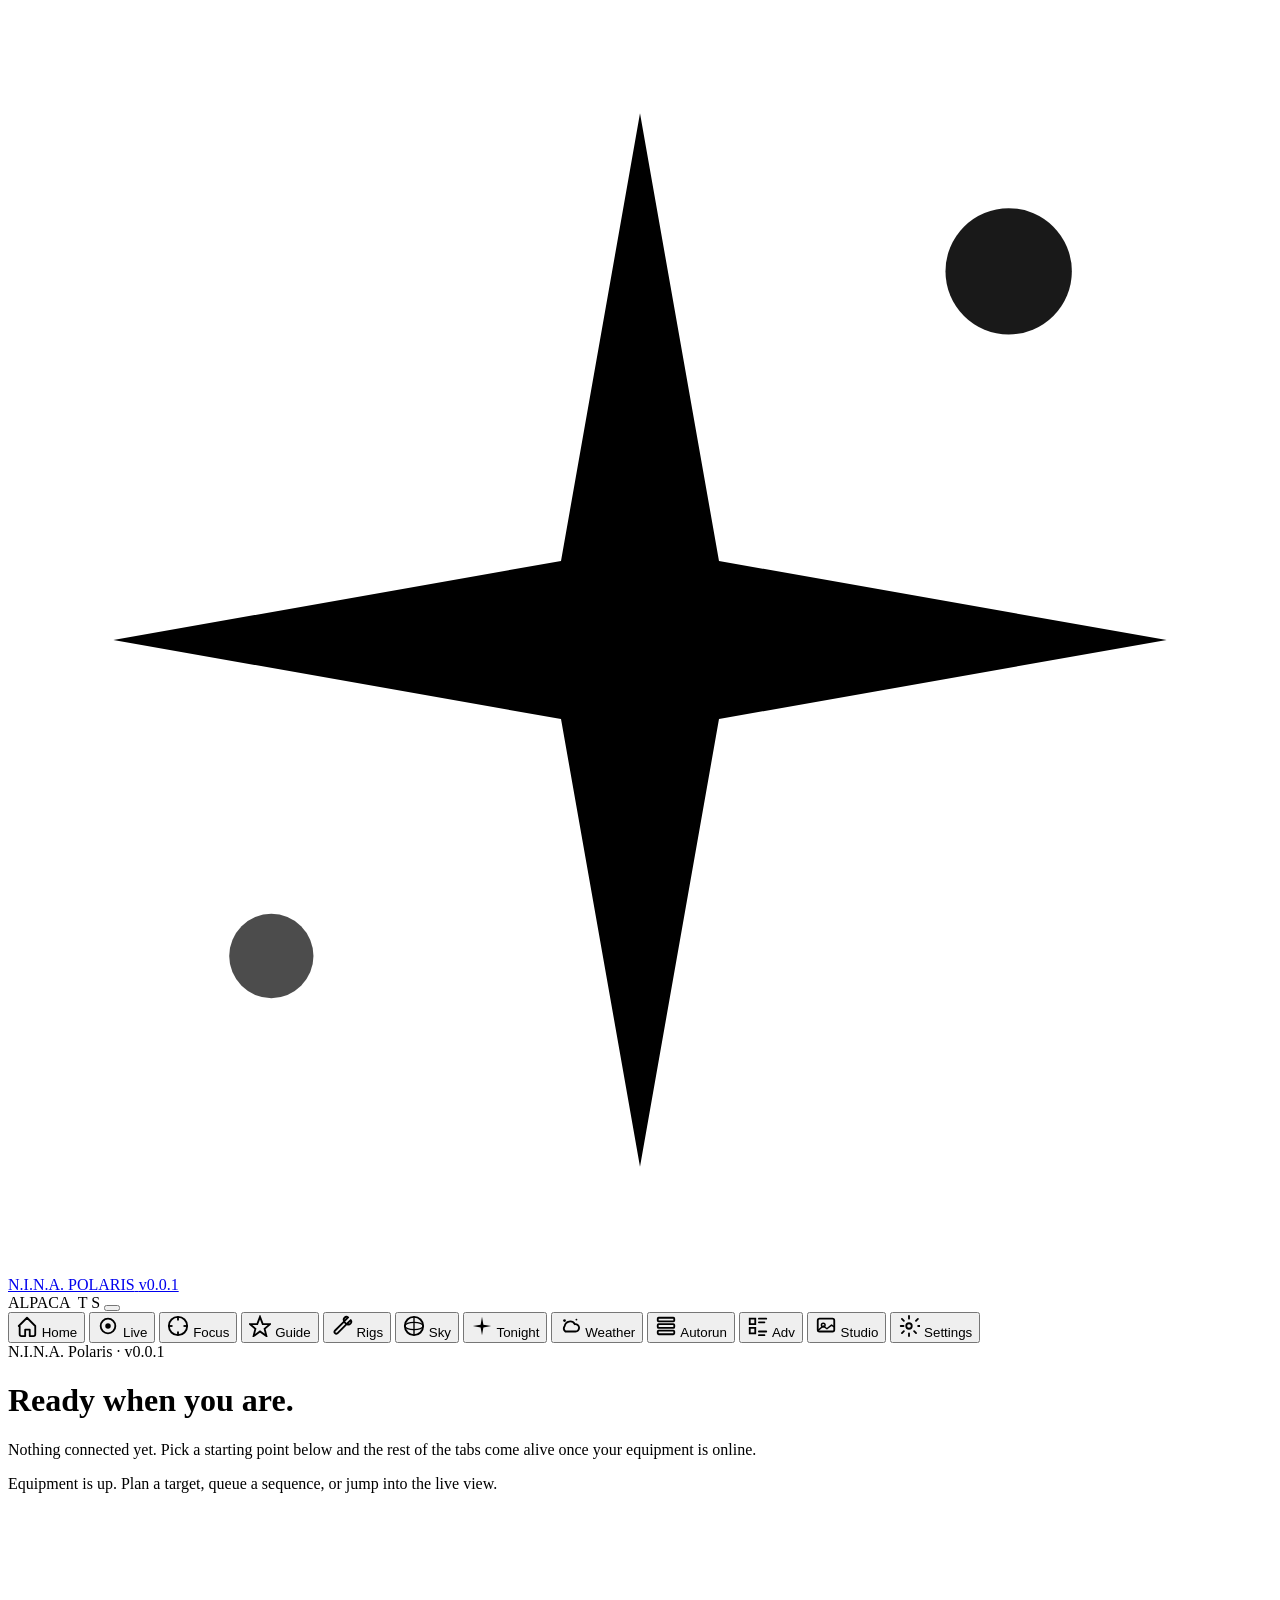
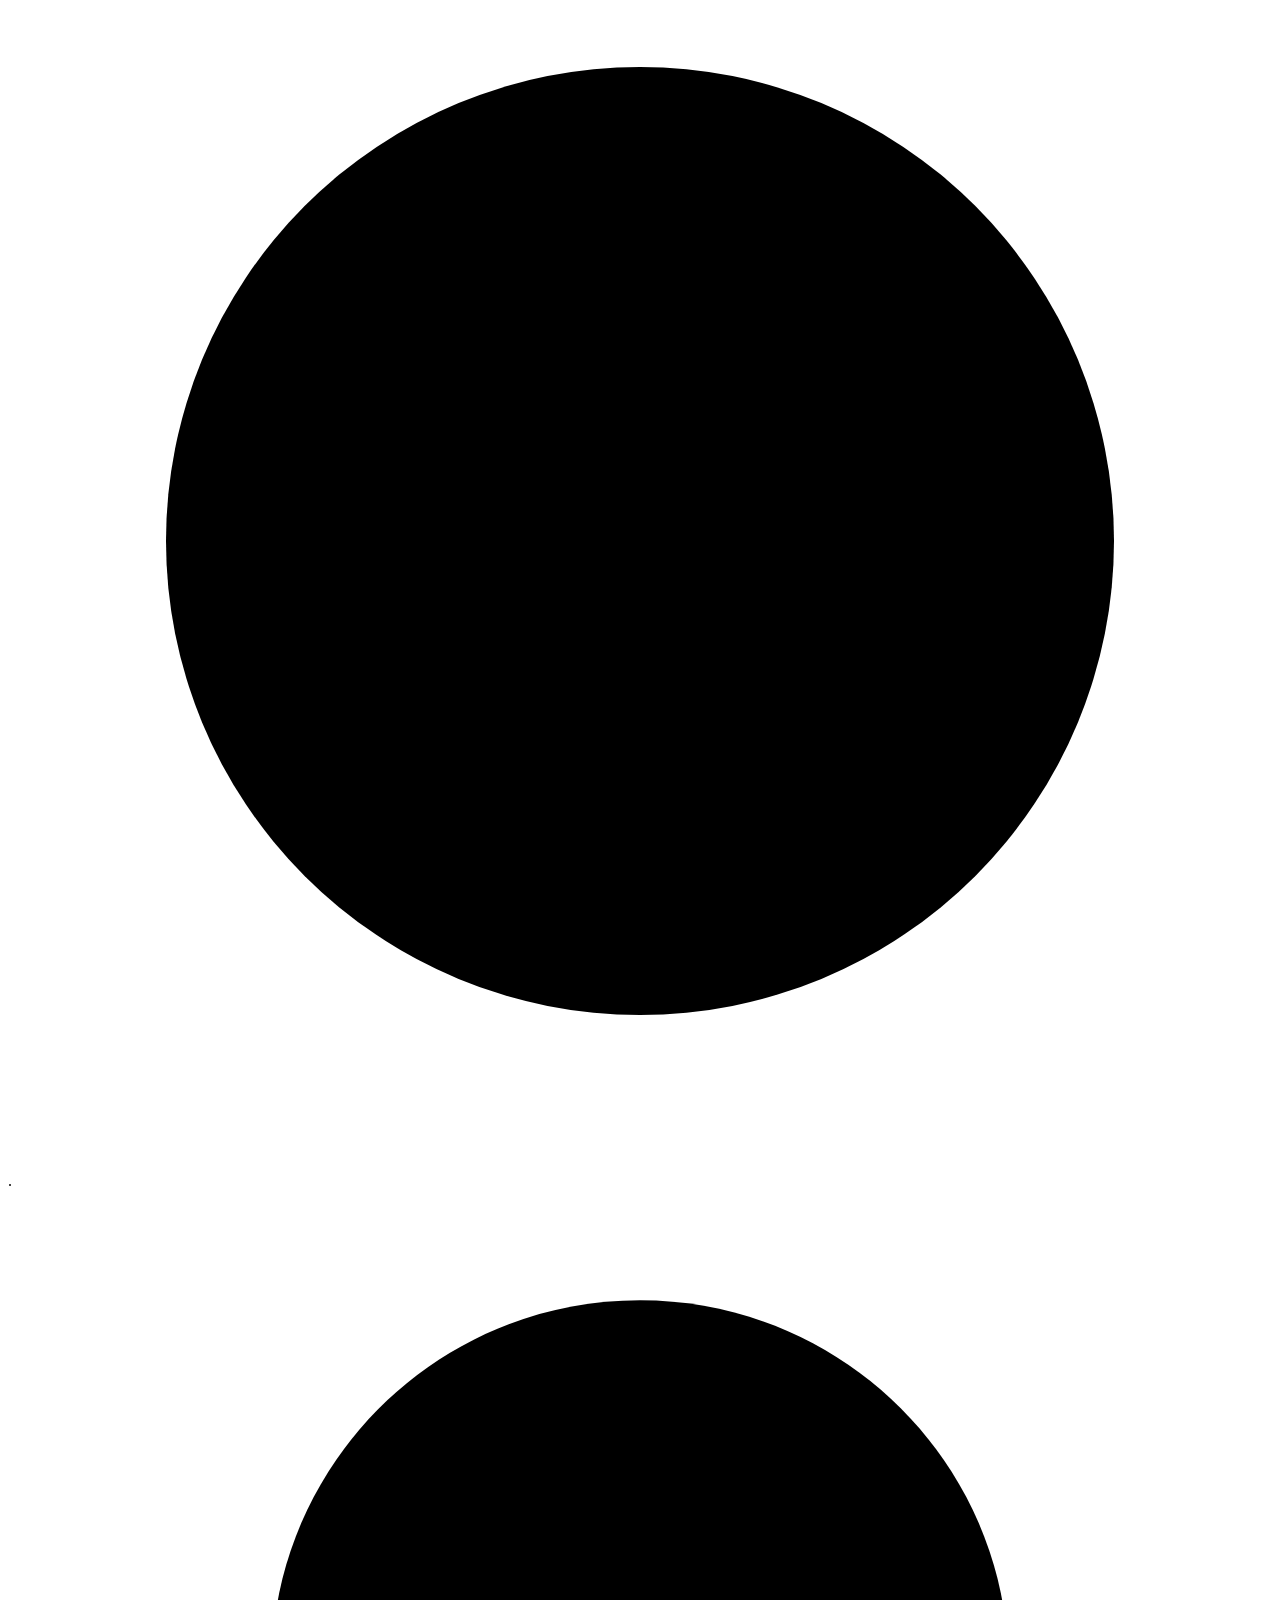
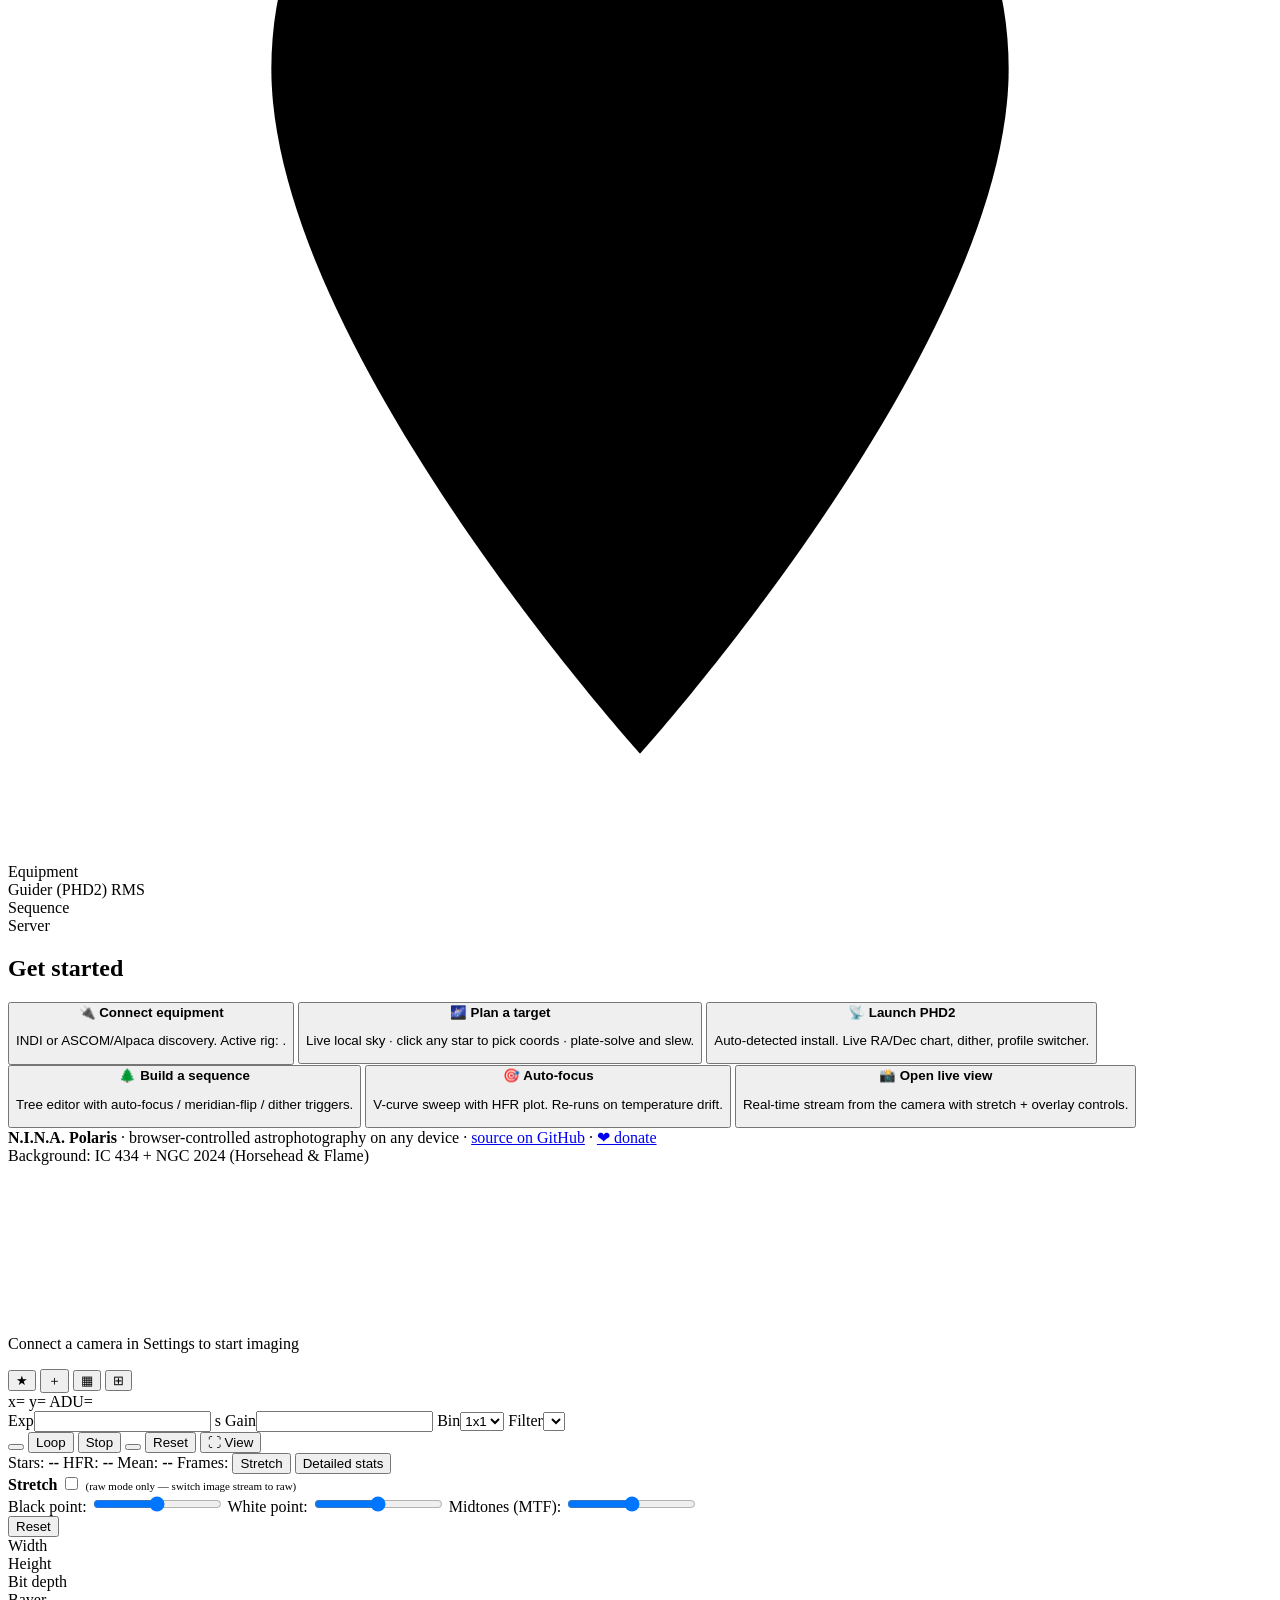
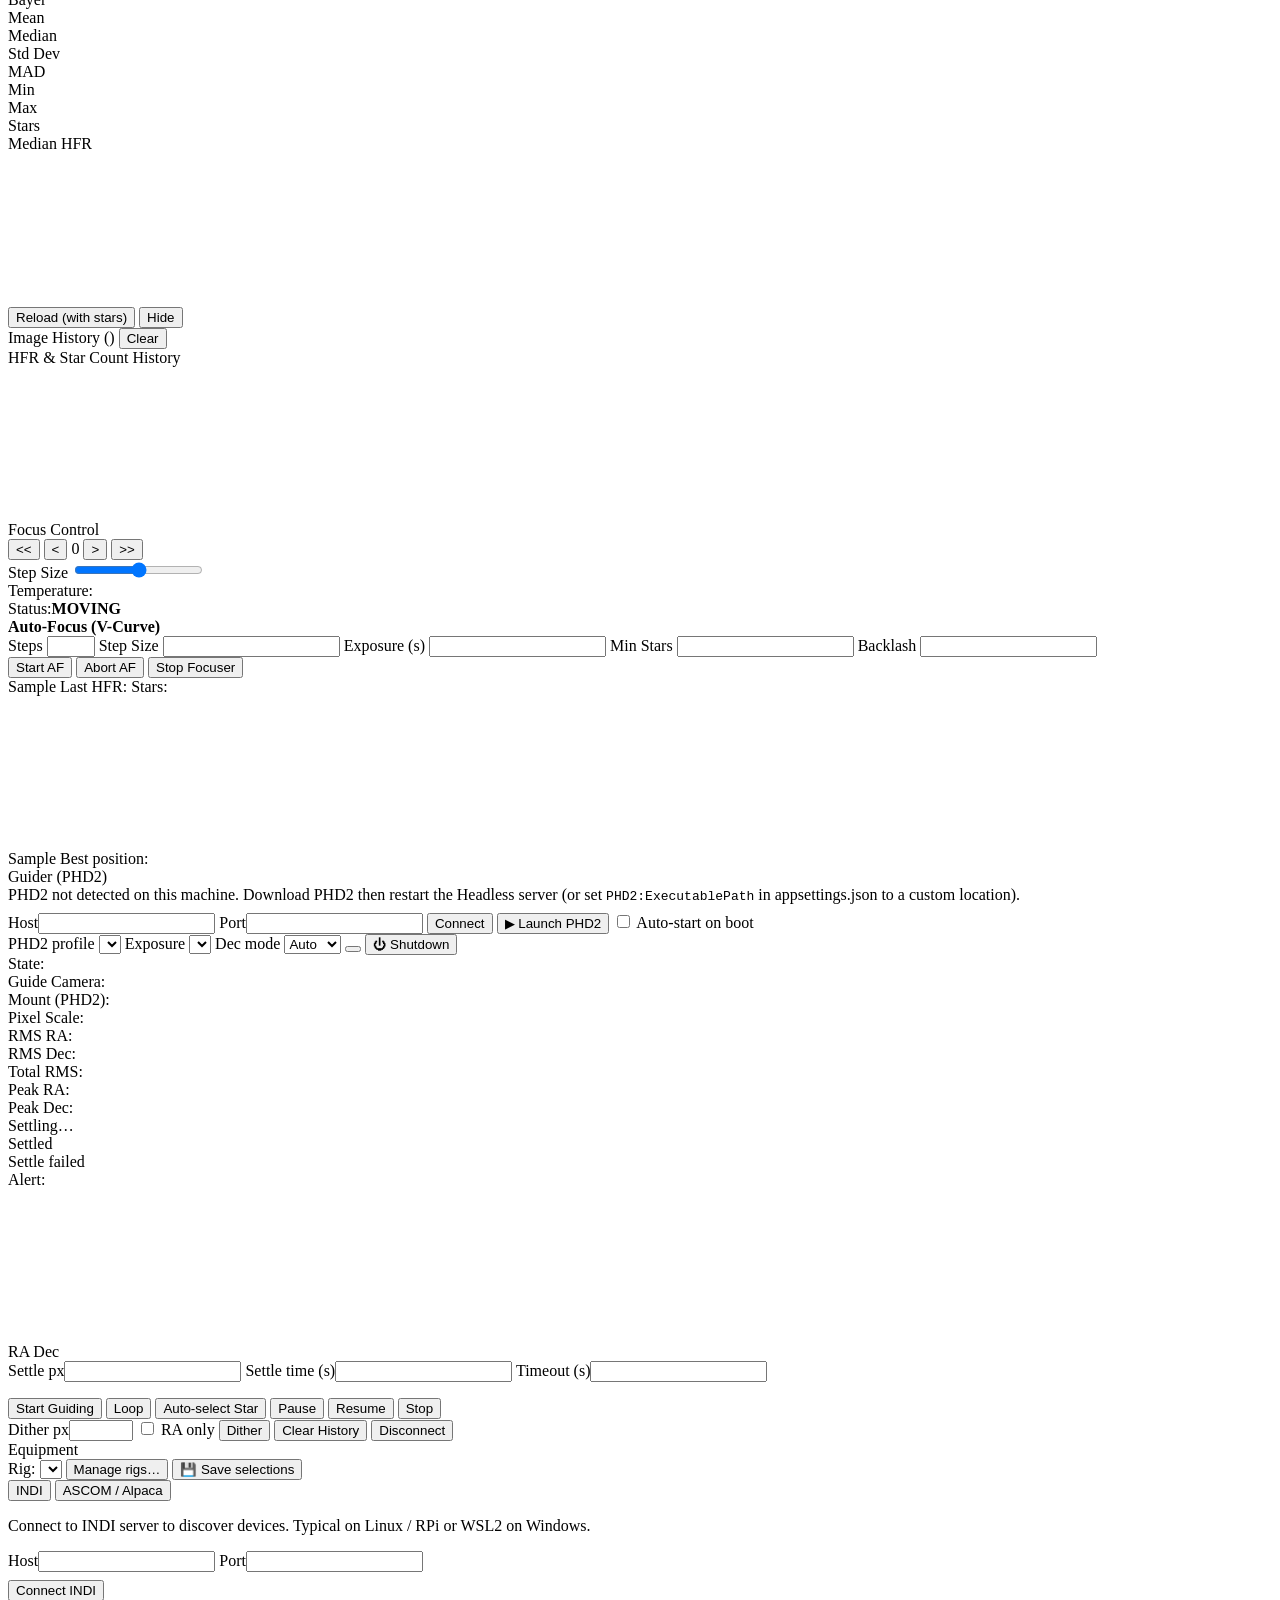
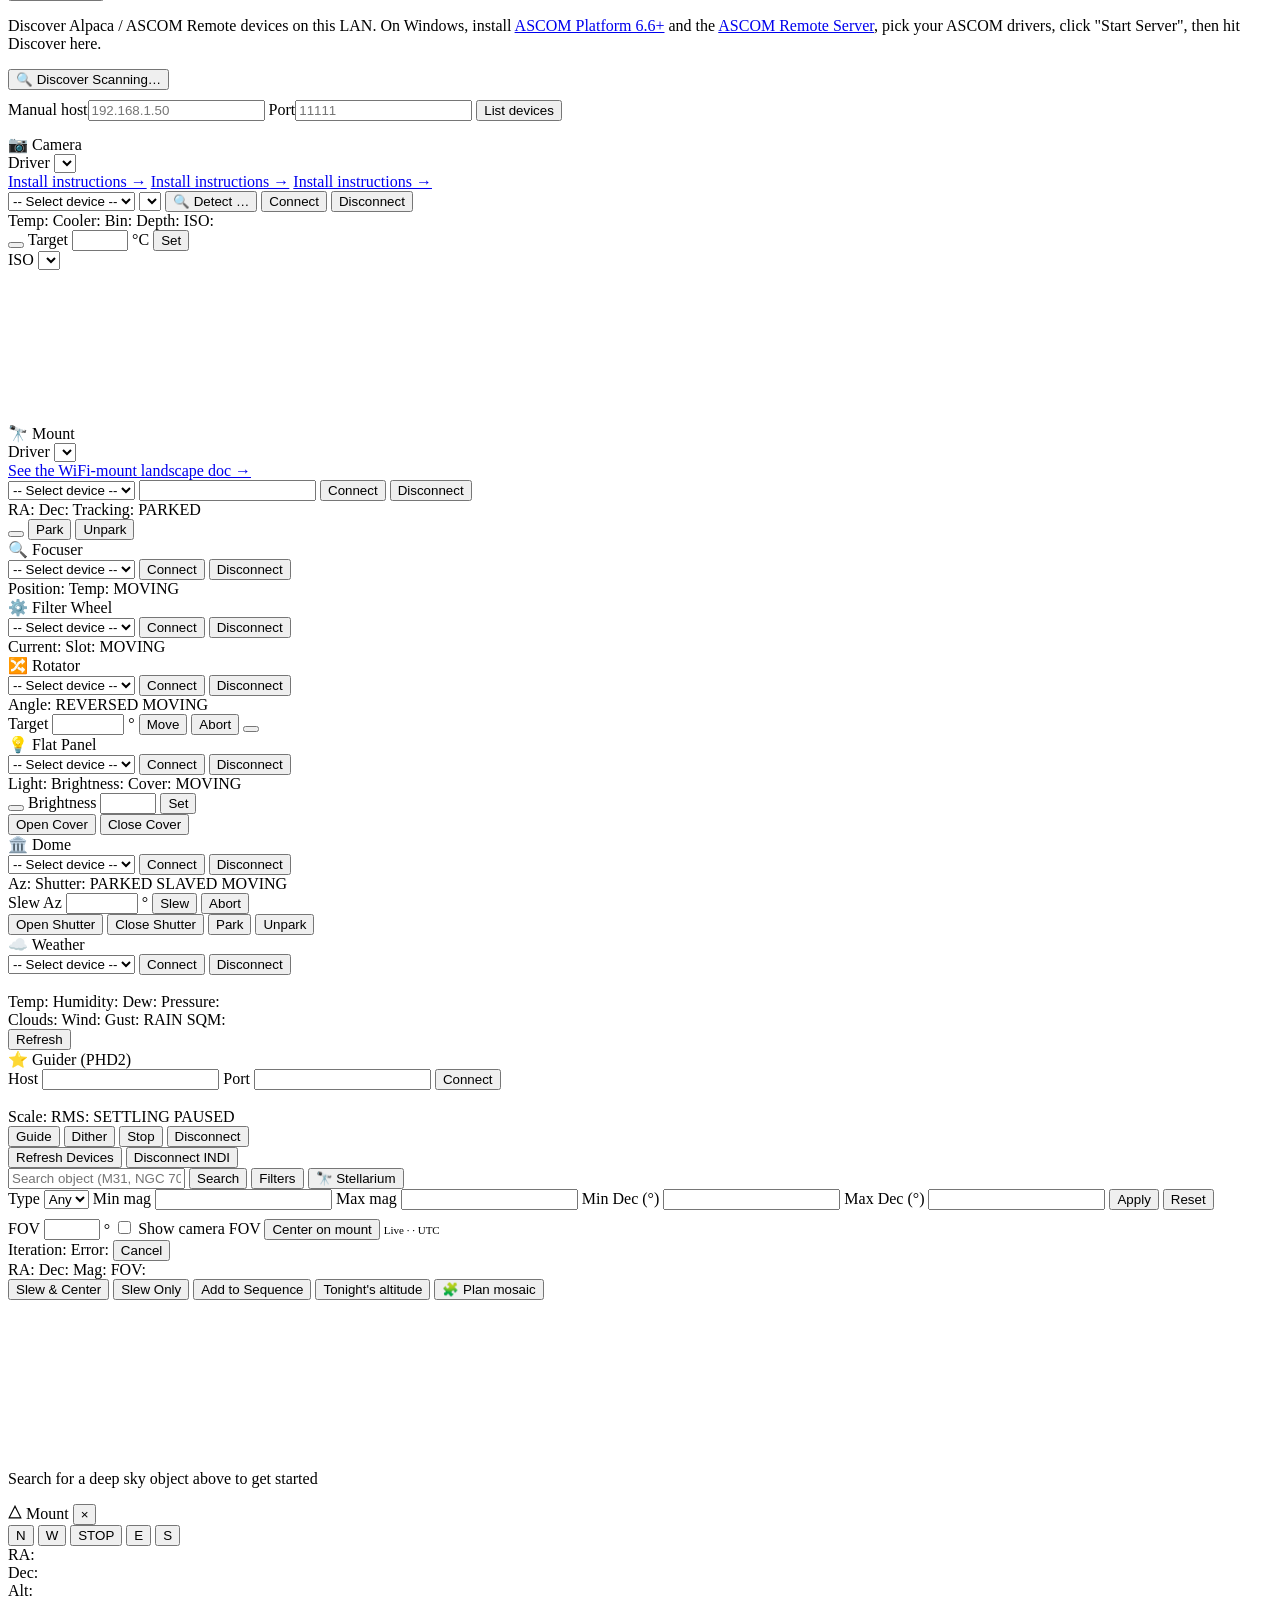
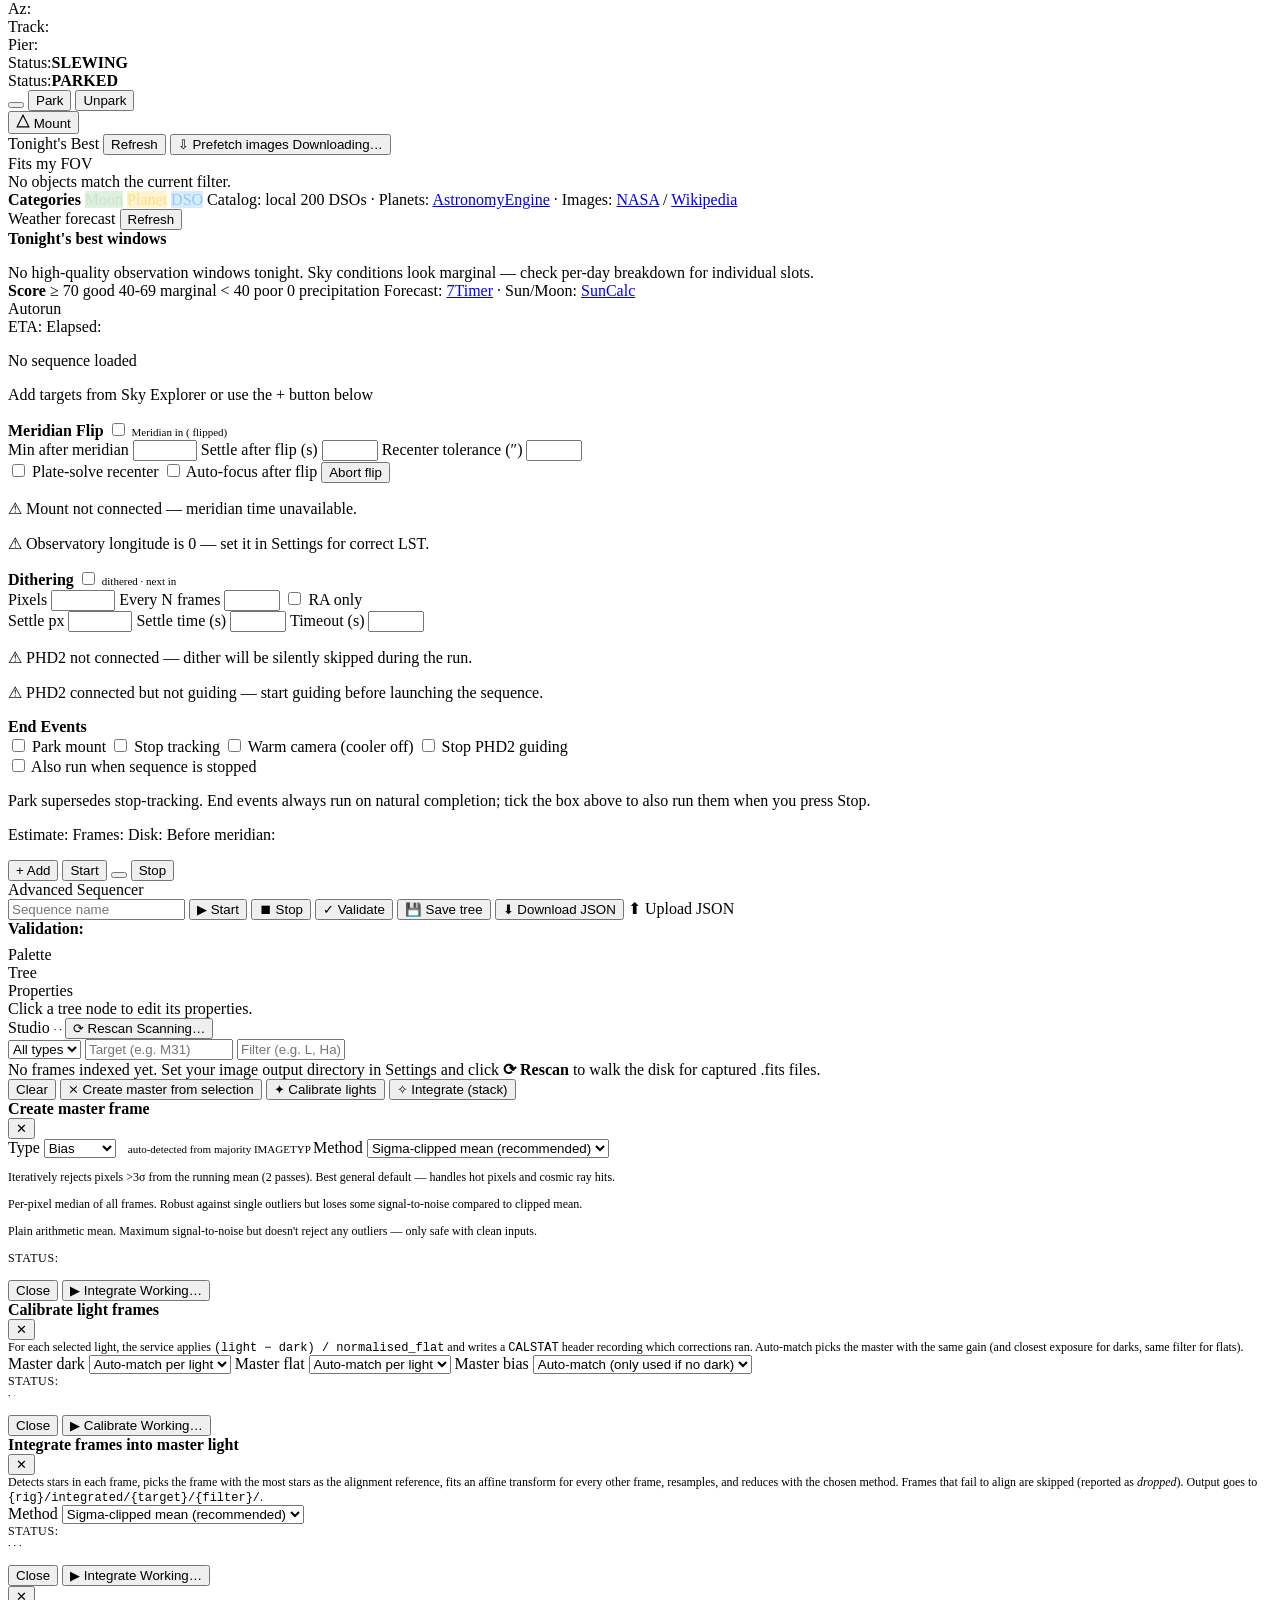
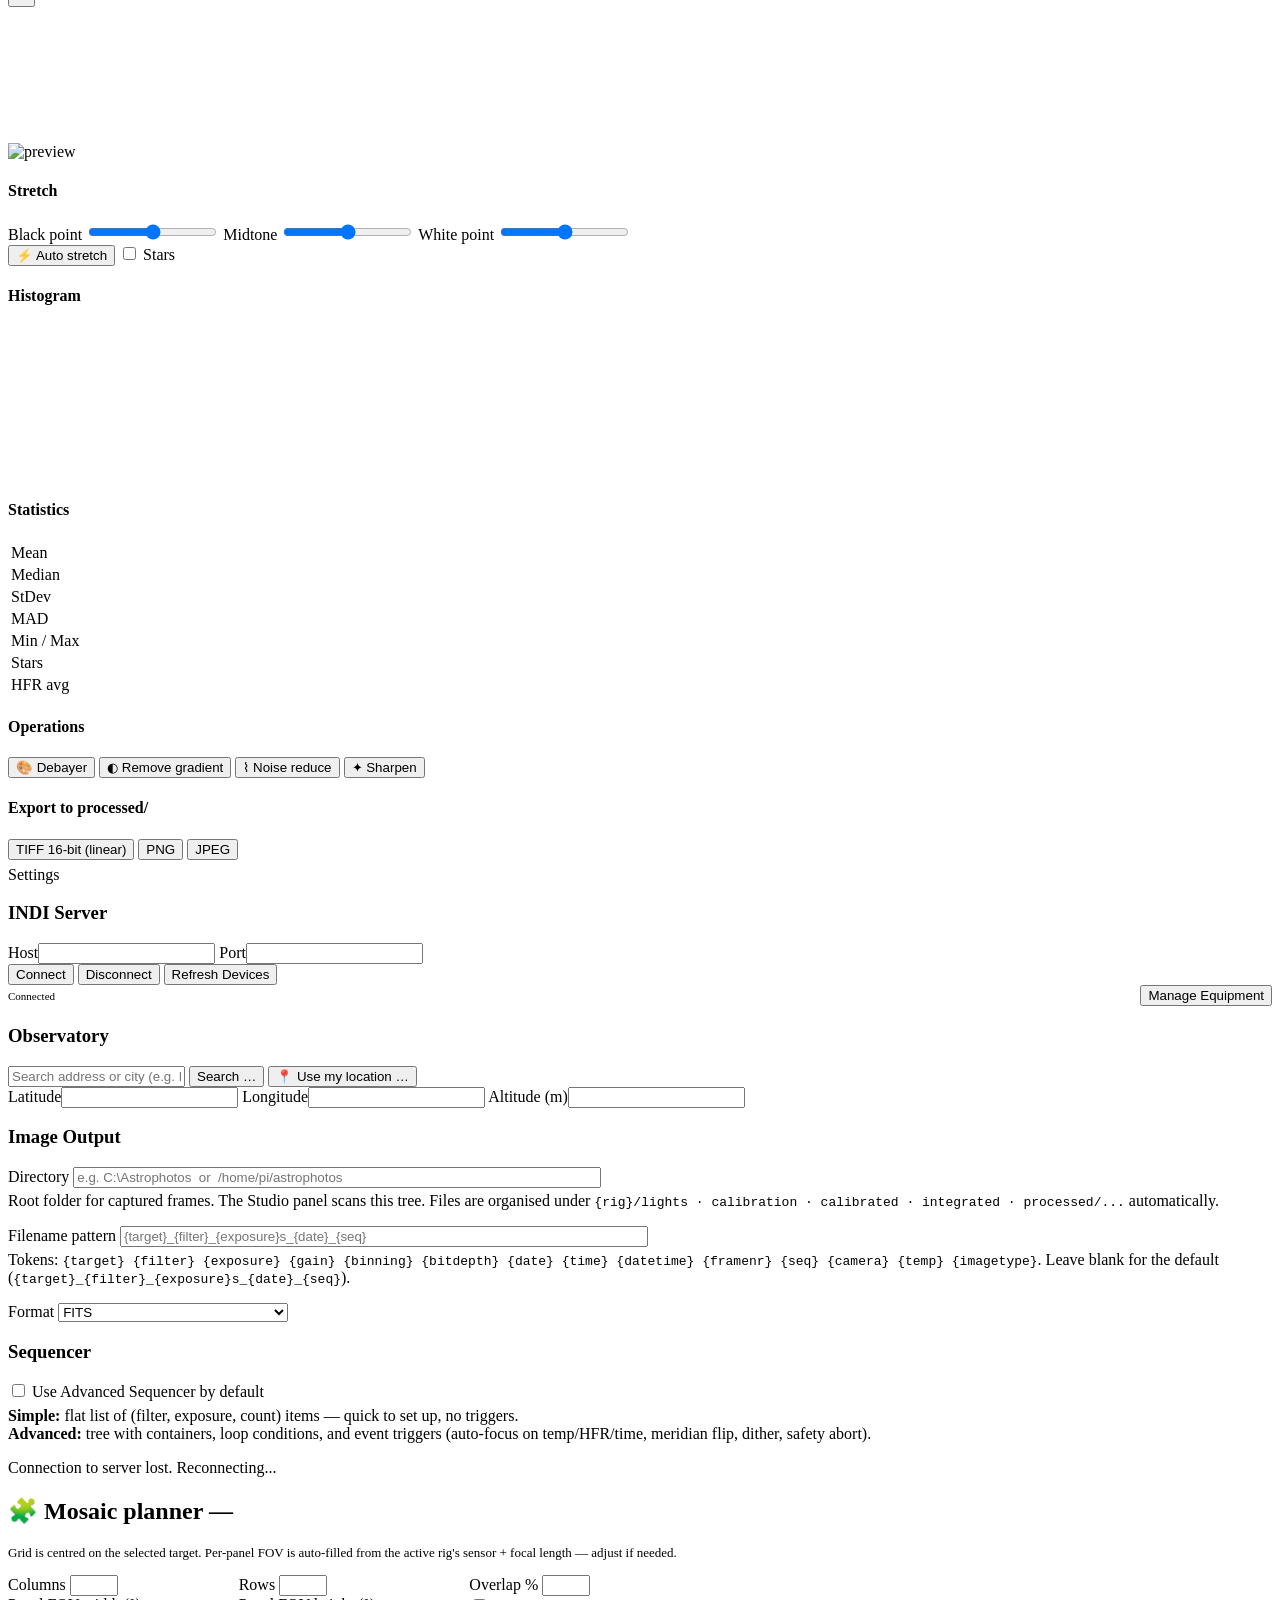
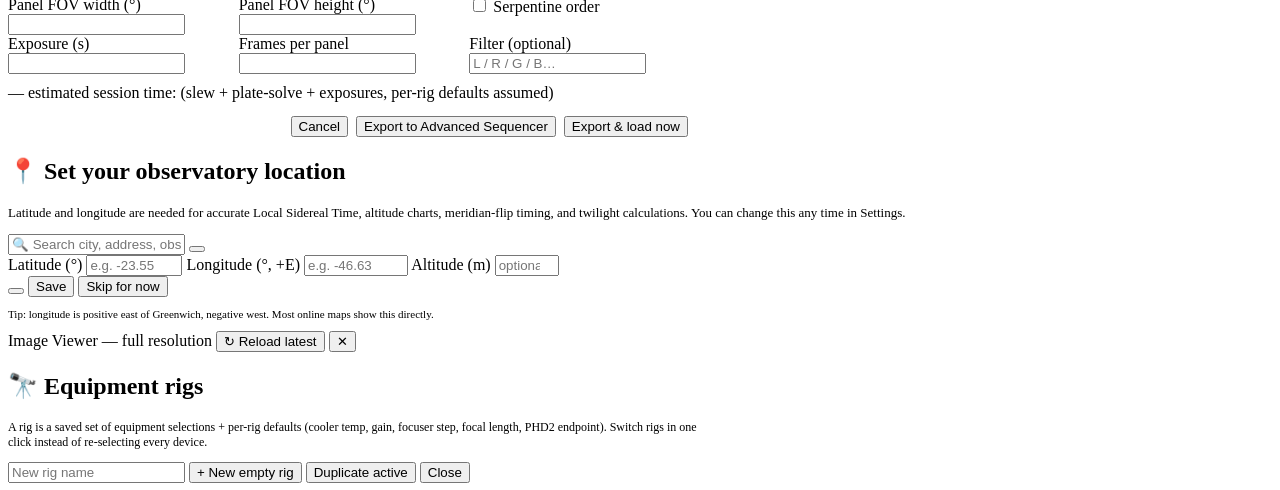
==== commit 36c531c5: "autorun: frame-type selector + end events on the sequence panel Turns the SEQ tab into a full autoru" ====
--- a/src/NINA.Headless/wwwroot/index.html
+++ b/src/NINA.Headless/wwwroot/index.html
@@ -90,10 +90,6 @@
                 <svg viewBox="0 0 24 24" width="22" height="22"><circle cx="12" cy="12" r="8" fill="none" stroke="currentColor" stroke-width="2"/><circle cx="12" cy="12" r="3" fill="currentColor"/></svg>
                 <span class="nav-label">Live</span>
             </button>
-            <button class="nav-btn" :class="{ active: tab === 'mount' }" @click="tab = 'mount'" title="Mount Control">
-                <svg viewBox="0 0 24 24" width="22" height="22"><path d="M12 2L2 22h20L12 2z" fill="none" stroke="currentColor" stroke-width="2"/></svg>
-                <span class="nav-label">Mount</span>
-            </button>
             <button class="nav-btn" :class="{ active: tab === 'focus' }" @click="tab = 'focus'" title="Focus">
                 <svg viewBox="0 0 24 24" width="22" height="22"><circle cx="12" cy="12" r="10" fill="none" stroke="currentColor" stroke-width="2"/><line x1="12" y1="2" x2="12" y2="6" stroke="currentColor" stroke-width="2"/><line x1="12" y1="18" x2="12" y2="22" stroke="currentColor" stroke-width="2"/><line x1="2" y1="12" x2="6" y2="12" stroke="currentColor" stroke-width="2"/><line x1="18" y1="12" x2="22" y2="12" stroke="currentColor" stroke-width="2"/></svg>
                 <span class="nav-label">Focus</span>
@@ -118,9 +114,9 @@
                 <svg viewBox="0 0 24 24" width="22" height="22"><path d="M7 18h11a4 4 0 1 0-.7-7.95A6 6 0 0 0 6.2 12.04 4.5 4.5 0 0 0 7 18z" fill="none" stroke="currentColor" stroke-width="2" stroke-linejoin="round"/><circle cx="6" cy="6" r="1.5" fill="currentColor"/><circle cx="19" cy="5" r="1" fill="currentColor"/></svg>
                 <span class="nav-label">Weather</span>
             </button>
-            <button class="nav-btn" :class="{ active: tab === 'sequence' }" @click="tab = 'sequence'" title="Simple Sequence">
+            <button class="nav-btn" :class="{ active: tab === 'sequence' }" @click="tab = 'sequence'; loadEndActions()" title="Autorun (shooting schedule)">
                 <svg viewBox="0 0 24 24" width="22" height="22"><rect x="3" y="3" width="18" height="4" rx="1" fill="none" stroke="currentColor" stroke-width="2"/><rect x="3" y="10" width="18" height="4" rx="1" fill="none" stroke="currentColor" stroke-width="2"/><rect x="3" y="17" width="18" height="4" rx="1" fill="none" stroke="currentColor" stroke-width="2"/></svg>
-                <span class="nav-label">Seq</span>
+                <span class="nav-label">Autorun</span>
             </button>
             <button class="nav-btn" :class="{ active: tab === 'seqadv' }" @click="tab = 'seqadv'; loadAdvSeq()" title="Advanced Sequencer">
                 <svg viewBox="0 0 24 24" width="22" height="22"><path d="M3 4h6v6H3V4zm0 10h6v6H3v-6zm10-10h8m-8 4h6m-6 10h8m-8 4h6" fill="none" stroke="currentColor" stroke-width="2" stroke-linecap="round"/></svg>
@@ -430,49 +426,6 @@
                     <div class="chart-container chart-container-sm">
                         <canvas x-ref="hfrChart" id="hfrChart"></canvas>
                     </div>
-                </div>
-            </div>
-
-            <!-- MOUNT CONTROL -->
-            <div x-show="tab === 'mount'" class="tab-panel">
-                <div class="panel-header">
-                    Mount Control
-                    <span class="status-indicator-sm" :class="mount.connected ? 'ok' : 'error'"
-                          x-text="selectedTelescope || 'Not connected'"></span>
-                </div>
-                <div class="mount-layout">
-                    <div class="dpad-container">
-                        <button class="dpad-btn dpad-n" @click="mountMove('n')" :disabled="!mount.connected">N</button>
-                        <button class="dpad-btn dpad-w" @click="mountMove('w')" :disabled="!mount.connected">W</button>
-                        <button class="dpad-btn dpad-stop" @click="mountStop()">STOP</button>
-                        <button class="dpad-btn dpad-e" @click="mountMove('e')" :disabled="!mount.connected">E</button>
-                        <button class="dpad-btn dpad-s" @click="mountMove('s')" :disabled="!mount.connected">S</button>
-                    </div>
-                    <div class="mount-info">
-                        <div class="info-row"><span>RA:</span><strong x-text="formatRA(mount.ra)"></strong></div>
-                        <div class="info-row"><span>Dec:</span><strong x-text="formatDec(mount.dec)"></strong></div>
-                        <div class="info-row"><span>Alt:</span><strong x-text="formatDeg(mount.alt)"></strong></div>
-                        <div class="info-row"><span>Az:</span><strong x-text="formatDeg(mount.az)"></strong></div>
-                        <div class="info-row"><span>Tracking:</span>
-                            <strong :class="mount.tracking ? 'text-ok' : 'text-warn'"
-                                    x-text="mount.tracking ? 'ON' : 'OFF'"></strong>
-                        </div>
-                        <div class="info-row"><span>Pier:</span><strong x-text="mount.pierSide"></strong></div>
-                        <div class="info-row" x-show="mount.slewing">
-                            <span>Status:</span><strong class="text-warn">SLEWING</strong>
-                        </div>
-                        <div class="info-row" x-show="mount.parked">
-                            <span>Status:</span><strong class="text-warn">PARKED</strong>
-                        </div>
-                    </div>
-                </div>
-                <div class="control-row actions" style="margin-top: 1rem;">
-                    <button class="btn" @click="toggleTracking()" :disabled="!mount.connected">
-                        <span x-text="mount.tracking ? 'Stop Tracking' : 'Start Tracking'"></span>
-                    </button>
-                    <button class="btn" @click="parkMount()" :disabled="!mount.connected || mount.parked">Park</button>
-                    <button class="btn" @click="unparkMount()" :disabled="!mount.connected || !mount.parked">Unpark</button>
-                    <button class="btn btn-primary" @click="tab = 'sky'">GoTo (Sky)</button>
                 </div>
             </div>
 
@@ -1498,6 +1451,78 @@
                 <div class="sky-empty" x-show="!skyTarget && !skyShowResults">
                     <p class="hint">Search for a deep sky object above to get started</p>
                 </div>
+
+                <!-- Floating, draggable mount control. Shown only when
+                     a mount is connected and the user hasn't dismissed
+                     the panel. Position survives across reloads via
+                     localStorage. A small "Mount" pill in the corner
+                     re-opens it when hidden. -->
+                <div class="mount-float-panel"
+                     x-show="mount.connected && mountPanel.visible"
+                     x-cloak
+                     :style="`left: ${mountPanel.x}px; top: ${mountPanel.y}px;`">
+                    <div class="mount-float-header"
+                         @mousedown="mountPanelDragStart($event)"
+                         @touchstart="mountPanelDragStart($event)">
+                        <span class="mount-float-title">
+                            <svg viewBox="0 0 24 24" width="14" height="14" aria-hidden="true">
+                                <path d="M12 2L2 22h20L12 2z" fill="none" stroke="currentColor" stroke-width="2"/>
+                            </svg>
+                            Mount
+                            <span class="mount-float-sub" x-text="selectedTelescope || ''"></span>
+                        </span>
+                        <button class="mount-float-close"
+                                @click.stop="mountPanel.visible = false; persistMountPanel()"
+                                title="Hide">×</button>
+                    </div>
+                    <div class="mount-float-body">
+                        <div class="dpad-container dpad-container-sm">
+                            <button class="dpad-btn dpad-n" @click="mountMove('n')" :disabled="!mount.connected">N</button>
+                            <button class="dpad-btn dpad-w" @click="mountMove('w')" :disabled="!mount.connected">W</button>
+                            <button class="dpad-btn dpad-stop" @click="mountStop()">STOP</button>
+                            <button class="dpad-btn dpad-e" @click="mountMove('e')" :disabled="!mount.connected">E</button>
+                            <button class="dpad-btn dpad-s" @click="mountMove('s')" :disabled="!mount.connected">S</button>
+                        </div>
+                        <div class="mount-info mount-info-sm">
+                            <div class="info-row"><span>RA:</span><strong x-text="formatRA(mount.ra)"></strong></div>
+                            <div class="info-row"><span>Dec:</span><strong x-text="formatDec(mount.dec)"></strong></div>
+                            <div class="info-row"><span>Alt:</span><strong x-text="formatDeg(mount.alt)"></strong></div>
+                            <div class="info-row"><span>Az:</span><strong x-text="formatDeg(mount.az)"></strong></div>
+                            <div class="info-row"><span>Track:</span>
+                                <strong :class="mount.tracking ? 'text-ok' : 'text-warn'"
+                                        x-text="mount.tracking ? 'ON' : 'OFF'"></strong>
+                            </div>
+                            <div class="info-row"><span>Pier:</span><strong x-text="mount.pierSide"></strong></div>
+                            <div class="info-row" x-show="mount.slewing">
+                                <span>Status:</span><strong class="text-warn">SLEWING</strong>
+                            </div>
+                            <div class="info-row" x-show="mount.parked">
+                                <span>Status:</span><strong class="text-warn">PARKED</strong>
+                            </div>
+                        </div>
+                    </div>
+                    <div class="mount-float-actions">
+                        <button class="btn btn-sm" @click="toggleTracking()" :disabled="!mount.connected">
+                            <span x-text="mount.tracking ? 'Stop Track' : 'Start Track'"></span>
+                        </button>
+                        <button class="btn btn-sm" @click="parkMount()" :disabled="!mount.connected || mount.parked">Park</button>
+                        <button class="btn btn-sm" @click="unparkMount()" :disabled="!mount.connected || !mount.parked">Unpark</button>
+                    </div>
+                </div>
+
+                <!-- Re-open pill when the panel was dismissed but the
+                     mount is still connected. Sits bottom-right of the
+                     Sky tab so it doesn't fight the toolbar. -->
+                <button class="mount-float-reopen"
+                        x-show="mount.connected && !mountPanel.visible"
+                        x-cloak
+                        @click="mountPanel.visible = true; persistMountPanel()"
+                        title="Show mount control">
+                    <svg viewBox="0 0 24 24" width="14" height="14" aria-hidden="true">
+                        <path d="M12 2L2 22h20L12 2z" fill="none" stroke="currentColor" stroke-width="2"/>
+                    </svg>
+                    Mount
+                </button>
             </div>
 
             <!-- TONIGHT'S BEST -->
@@ -1727,7 +1752,7 @@
             <!-- SEQUENCE -->
             <div x-show="tab === 'sequence'" class="tab-panel">
                 <div class="panel-header">
-                    Sequence
+                    Autorun
                     <span class="status-indicator-sm" :class="{
                         'ok': seqState === 'running',
                         'warn': seqState === 'paused',
@@ -1771,11 +1796,27 @@
                             <span class="seq-num" x-text="i + 1"></span>
                             <div class="seq-item-body">
                                 <input type="text" class="seq-input seq-input-name" x-model="item.name"
-                                       :disabled="seqState === 'running'" placeholder="Target name">
+                                       :disabled="seqState === 'running'"
+                                       :placeholder="item.imageType === 'LIGHT' ? 'Target name' : (item.imageType || 'LIGHT').toLowerCase() + ' set'">
+                                <!-- Frame-type pill selector (Light / Bias / Flat / Dark) -->
+                                <div class="seq-type-pills">
+                                    <template x-for="t in ['LIGHT','BIAS','FLAT','DARK']" :key="t">
+                                        <button type="button" class="seq-type-pill"
+                                                :class="{
+                                                    'seq-type-light': t === 'LIGHT' && (item.imageType || 'LIGHT') === t,
+                                                    'seq-type-bias':  t === 'BIAS'  && item.imageType === t,
+                                                    'seq-type-flat':  t === 'FLAT'  && item.imageType === t,
+                                                    'seq-type-dark':  t === 'DARK'  && item.imageType === t
+                                                }"
+                                                @click="item.imageType = t; if (t === 'BIAS') item.exposure = 0"
+                                                :disabled="seqState === 'running'"
+                                                x-text="t.charAt(0) + t.slice(1).toLowerCase()"></button>
+                                    </template>
+                                </div>
                                 <div class="seq-item-params">
                                     <label>Exp<input type="number" class="seq-input seq-input-num"
-                                        x-model.number="item.exposure" step="1" min="0.001"
-                                        :disabled="seqState === 'running'">s</label>
+                                        x-model.number="item.exposure" step="1" min="0"
+                                        :disabled="seqState === 'running' || item.imageType === 'BIAS'">s</label>
                                     <label>x<input type="number" class="seq-input seq-input-num"
                                         x-model.number="item.count" step="1" min="1"
                                         :disabled="seqState === 'running'"></label>
@@ -1788,6 +1829,15 @@
                                         <option value="2">2</option>
                                         <option value="4">4</option>
                                     </select></label>
+                                    <label x-show="filterWheel.connected && filterWheel.filters.length > 0">
+                                        Filter<select class="seq-input" x-model="item.filter"
+                                            :disabled="seqState === 'running'">
+                                            <option value="">(current)</option>
+                                            <template x-for="f in filterWheel.filters" :key="f">
+                                                <option :value="f" x-text="f"></option>
+                                            </template>
+                                        </select>
+                                    </label>
                                 </div>
                                 <!-- Per-item progress when running -->
                                 <div class="seq-item-progress" x-show="seqStatus && seqStatus.items && seqStatus.items[i]">
@@ -1929,6 +1979,61 @@
                             ⚠ PHD2 connected but not guiding — start guiding before launching the sequence.
                         </p>
                     </div>
+                </div>
+
+                <!-- End-of-run actions panel -->
+                <div class="seq-dither-panel">
+                    <div class="seq-dither-header" @click="seqEndExpanded = !seqEndExpanded">
+                        <span x-text="seqEndExpanded ? '▾' : '▸'"></span>
+                        <strong>End Events</strong>
+                        <span class="text-muted" style="font-size: 11px;" x-text="endActionsSummary()"></span>
+                    </div>
+                    <div class="seq-dither-body" x-show="seqEndExpanded">
+                        <div class="seq-dither-row">
+                            <label class="seq-dither-checkbox">
+                                <input type="checkbox" x-model="endActions.parkMount"
+                                       @change="saveEndActions()" :disabled="seqState === 'running'">
+                                Park mount
+                            </label>
+                            <label class="seq-dither-checkbox">
+                                <input type="checkbox" x-model="endActions.stopTracking"
+                                       @change="saveEndActions()" :disabled="seqState === 'running'">
+                                Stop tracking
+                            </label>
+                            <label class="seq-dither-checkbox">
+                                <input type="checkbox" x-model="endActions.warmCamera"
+                                       @change="saveEndActions()" :disabled="seqState === 'running'">
+                                Warm camera (cooler off)
+                            </label>
+                            <label class="seq-dither-checkbox">
+                                <input type="checkbox" x-model="endActions.disconnectGuider"
+                                       @change="saveEndActions()" :disabled="seqState === 'running'">
+                                Stop PHD2 guiding
+                            </label>
+                        </div>
+                        <div class="seq-dither-row">
+                            <label class="seq-dither-checkbox">
+                                <input type="checkbox" x-model="endActions.runOnStop"
+                                       @change="saveEndActions()" :disabled="seqState === 'running'">
+                                Also run when sequence is stopped
+                            </label>
+                        </div>
+                        <p class="seq-dither-hint text-muted">
+                            Park supersedes stop-tracking. End events always run on natural completion;
+                            tick the box above to also run them when you press Stop.
+                        </p>
+                    </div>
+                </div>
+
+                <!-- Estimate row: total frames, total exposure time, total disk hit.
+                     Mirrors the bottom strip in ASIAIR's shooting schedule. -->
+                <div class="seq-estimate" x-show="sequence.length > 0">
+                    <span>Estimate: <strong x-text="formatTime(sequenceTotalSeconds())"></strong></span>
+                    <span>Frames: <strong x-text="sequenceTotalFrames()"></strong></span>
+                    <span x-show="sequenceEstimatedMB() > 0">Disk: <strong x-text="sequenceEstimatedMB().toFixed(1) + ' MB'"></strong></span>
+                    <span x-show="mfTimeToMeridianMinutes !== null && mfTimeToMeridianMinutes > 0 && mfTimeToMeridianMinutes < 6*60">
+                        Before meridian: <strong x-text="formatMinutes(mfTimeToMeridianMinutes)"></strong>
+                    </span>
                 </div>
 
                 <!-- Controls -->
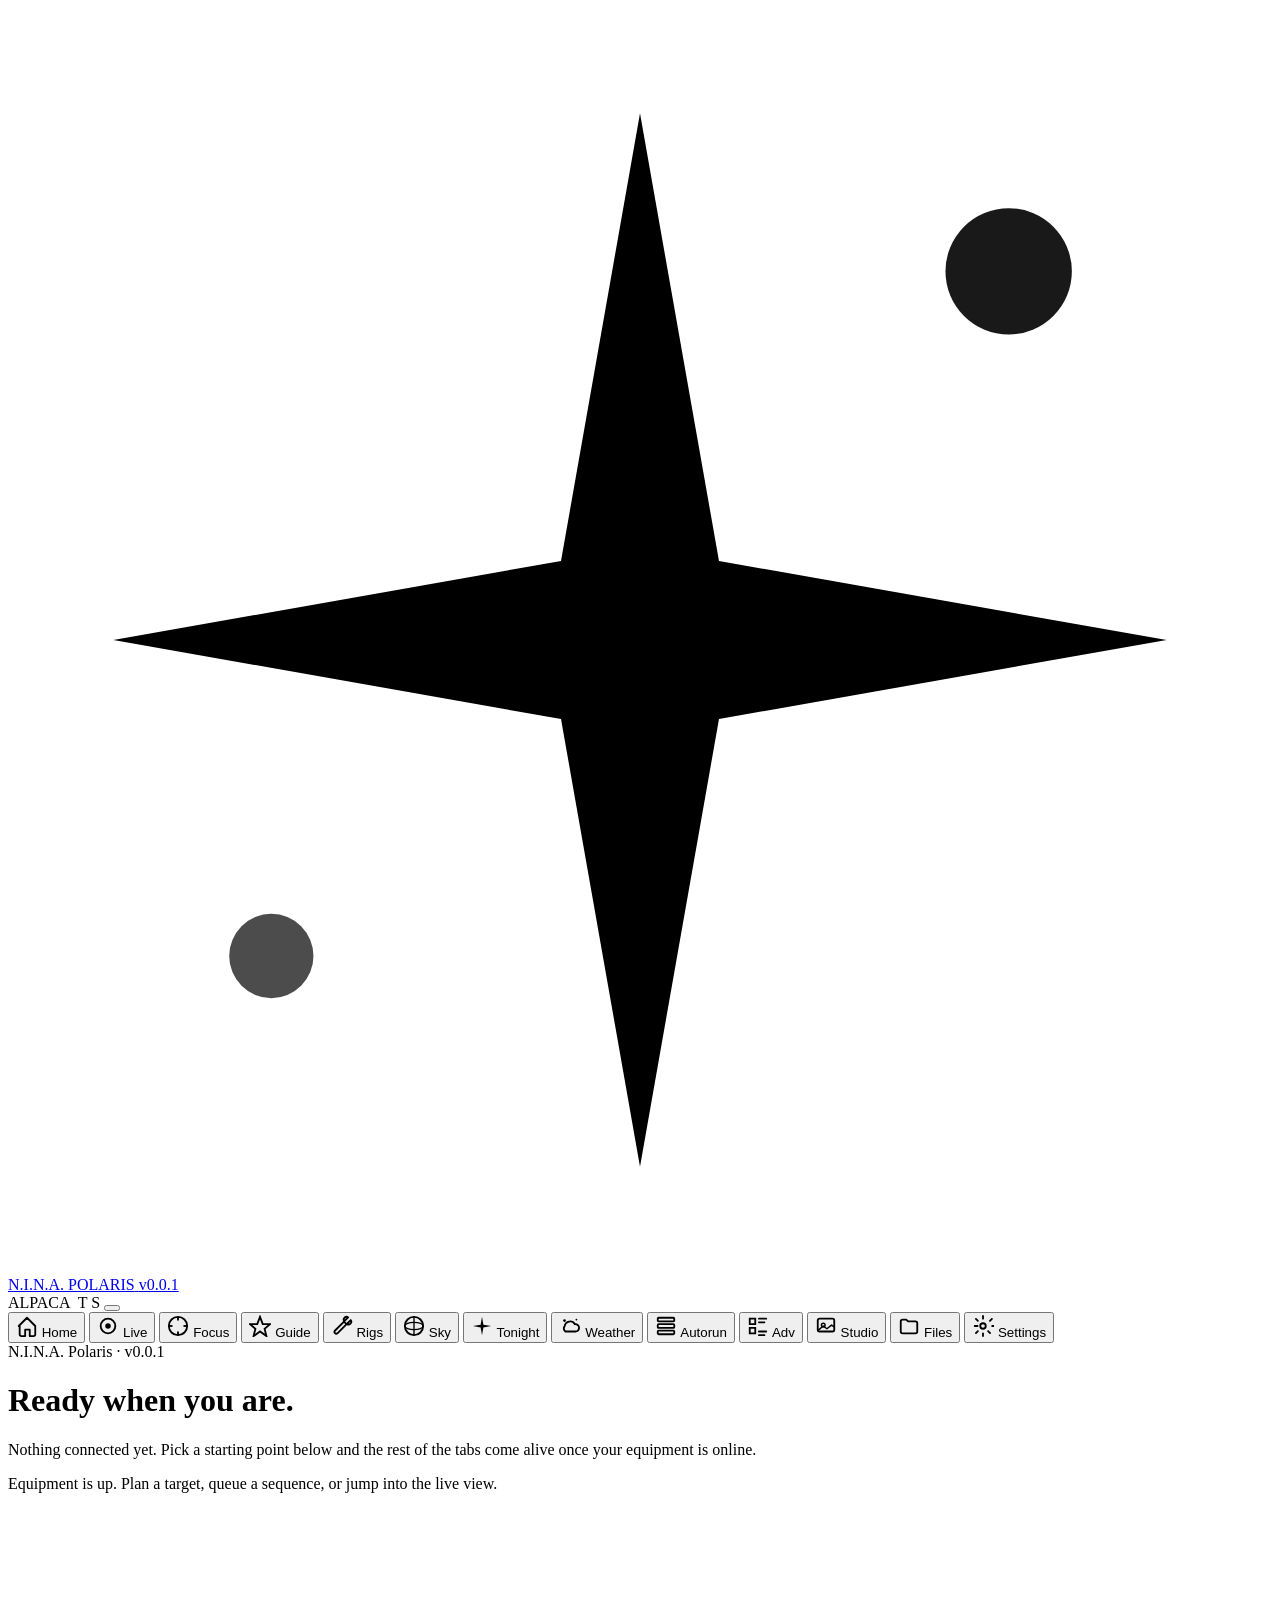
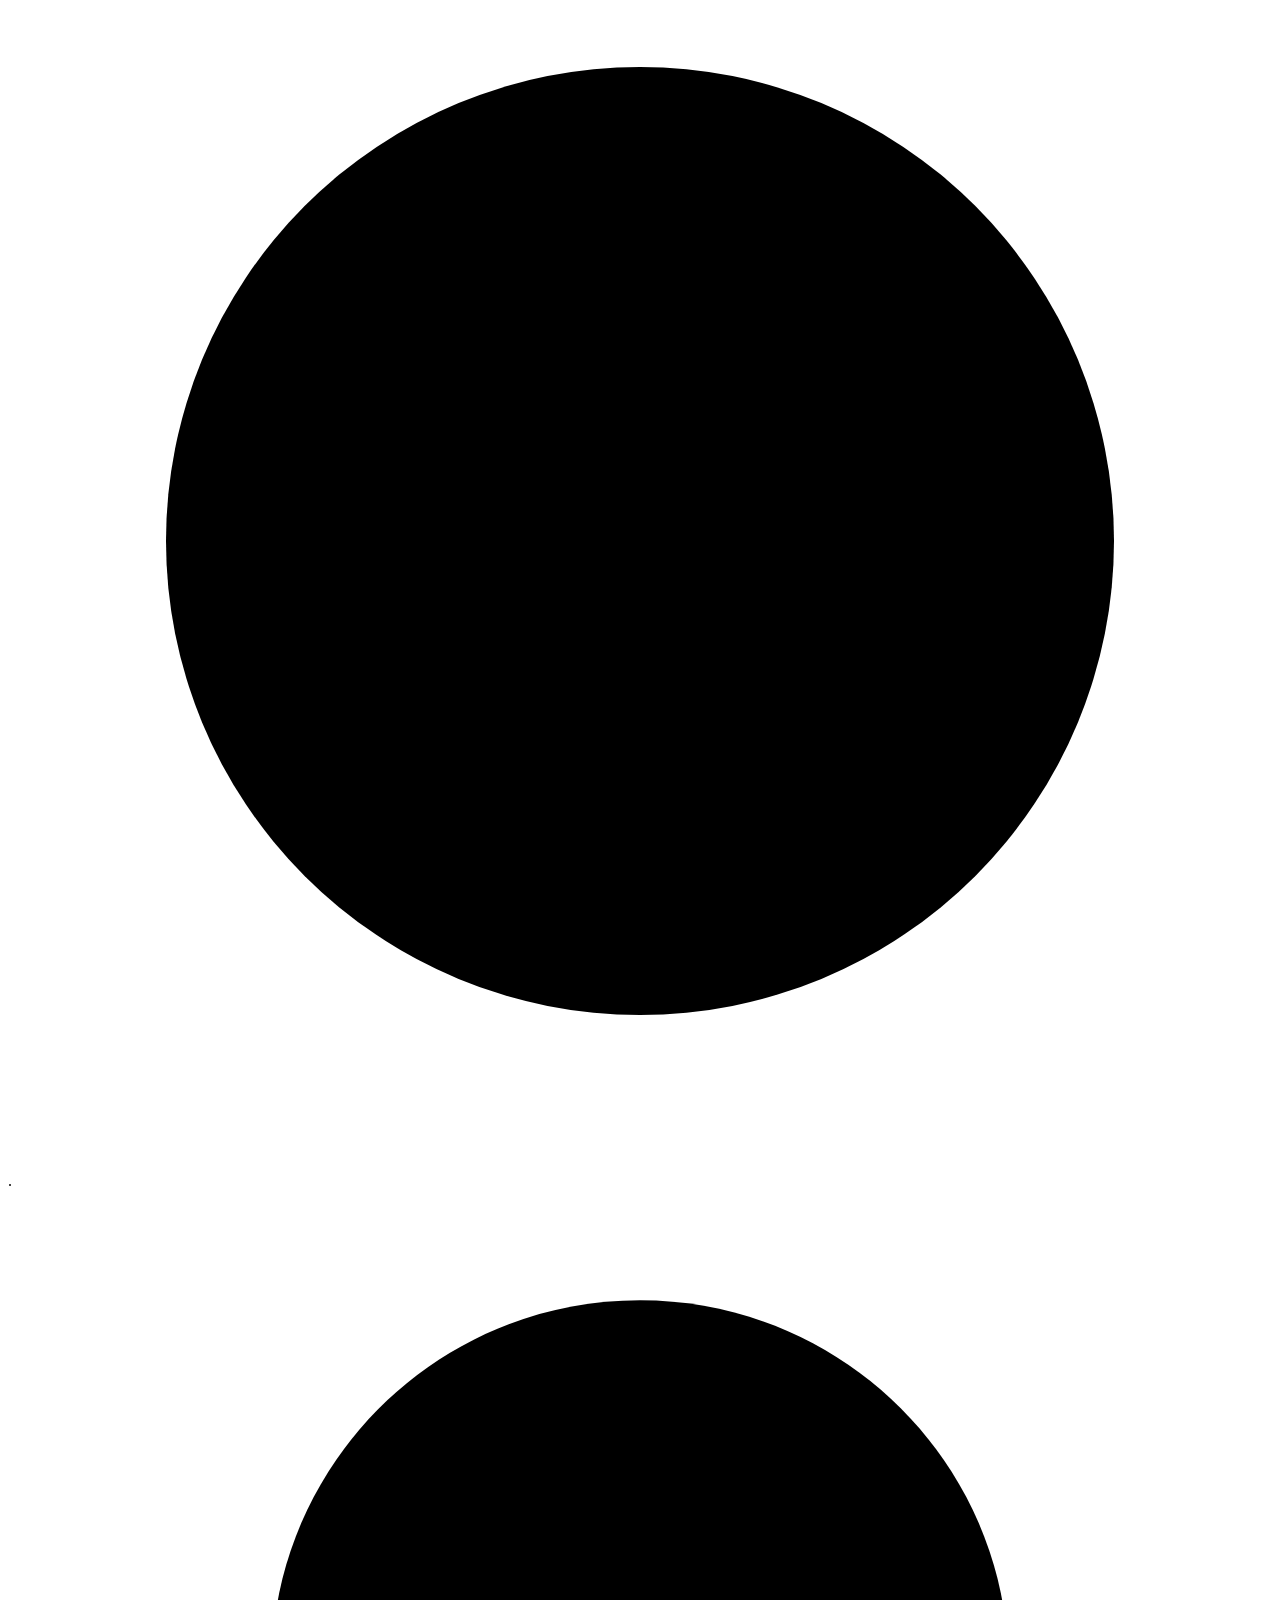
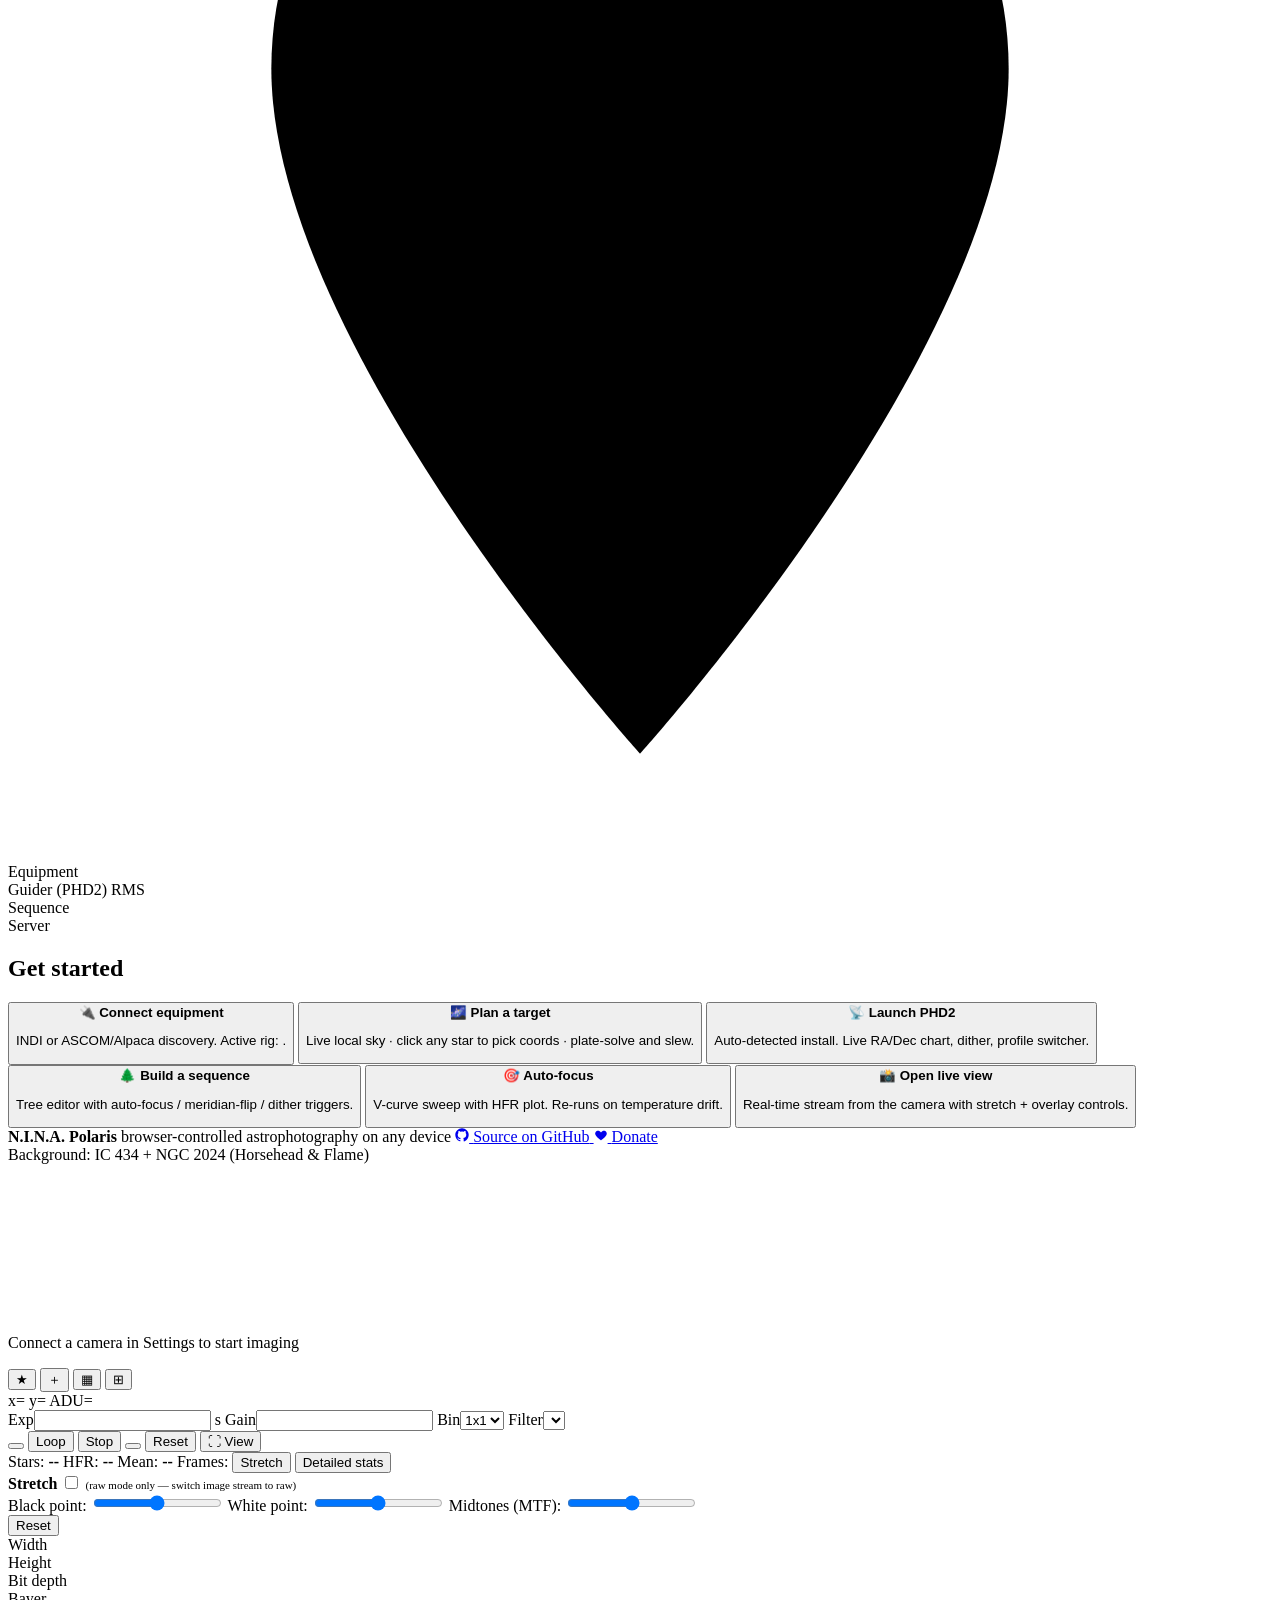
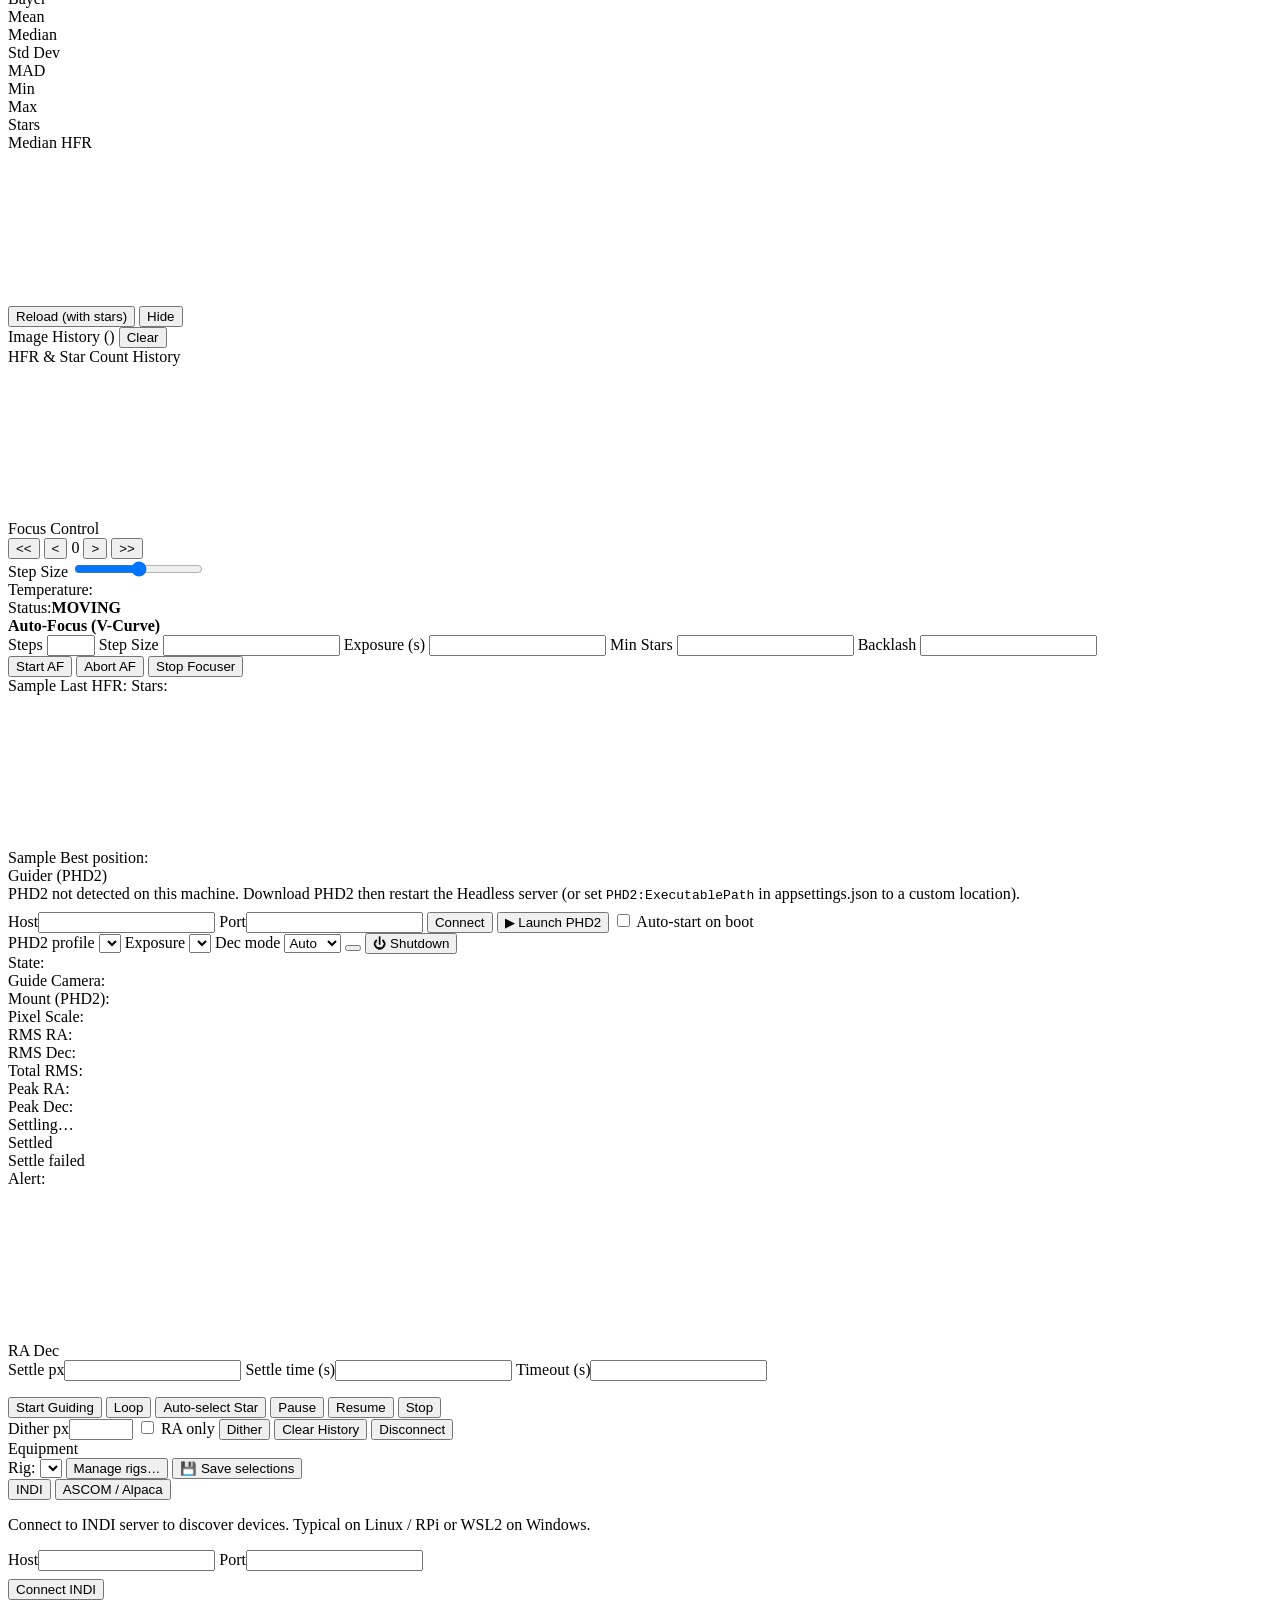
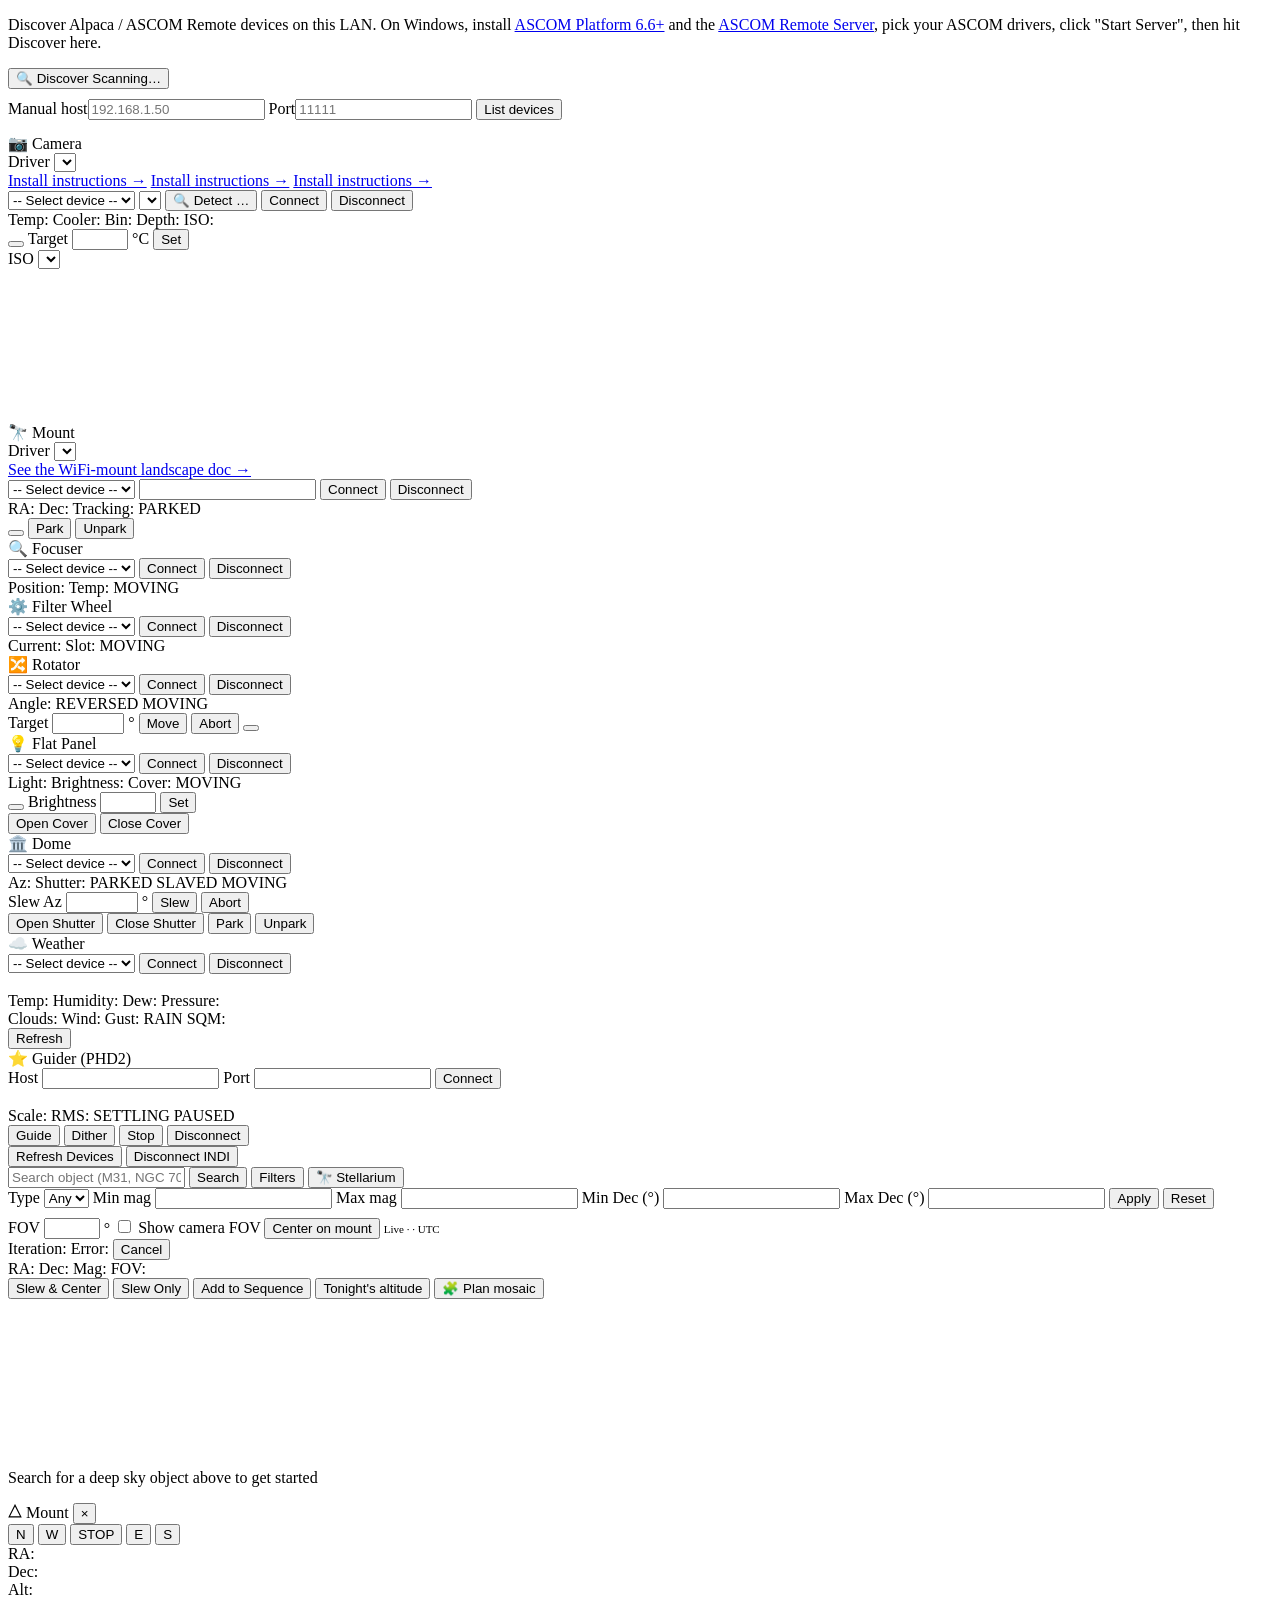
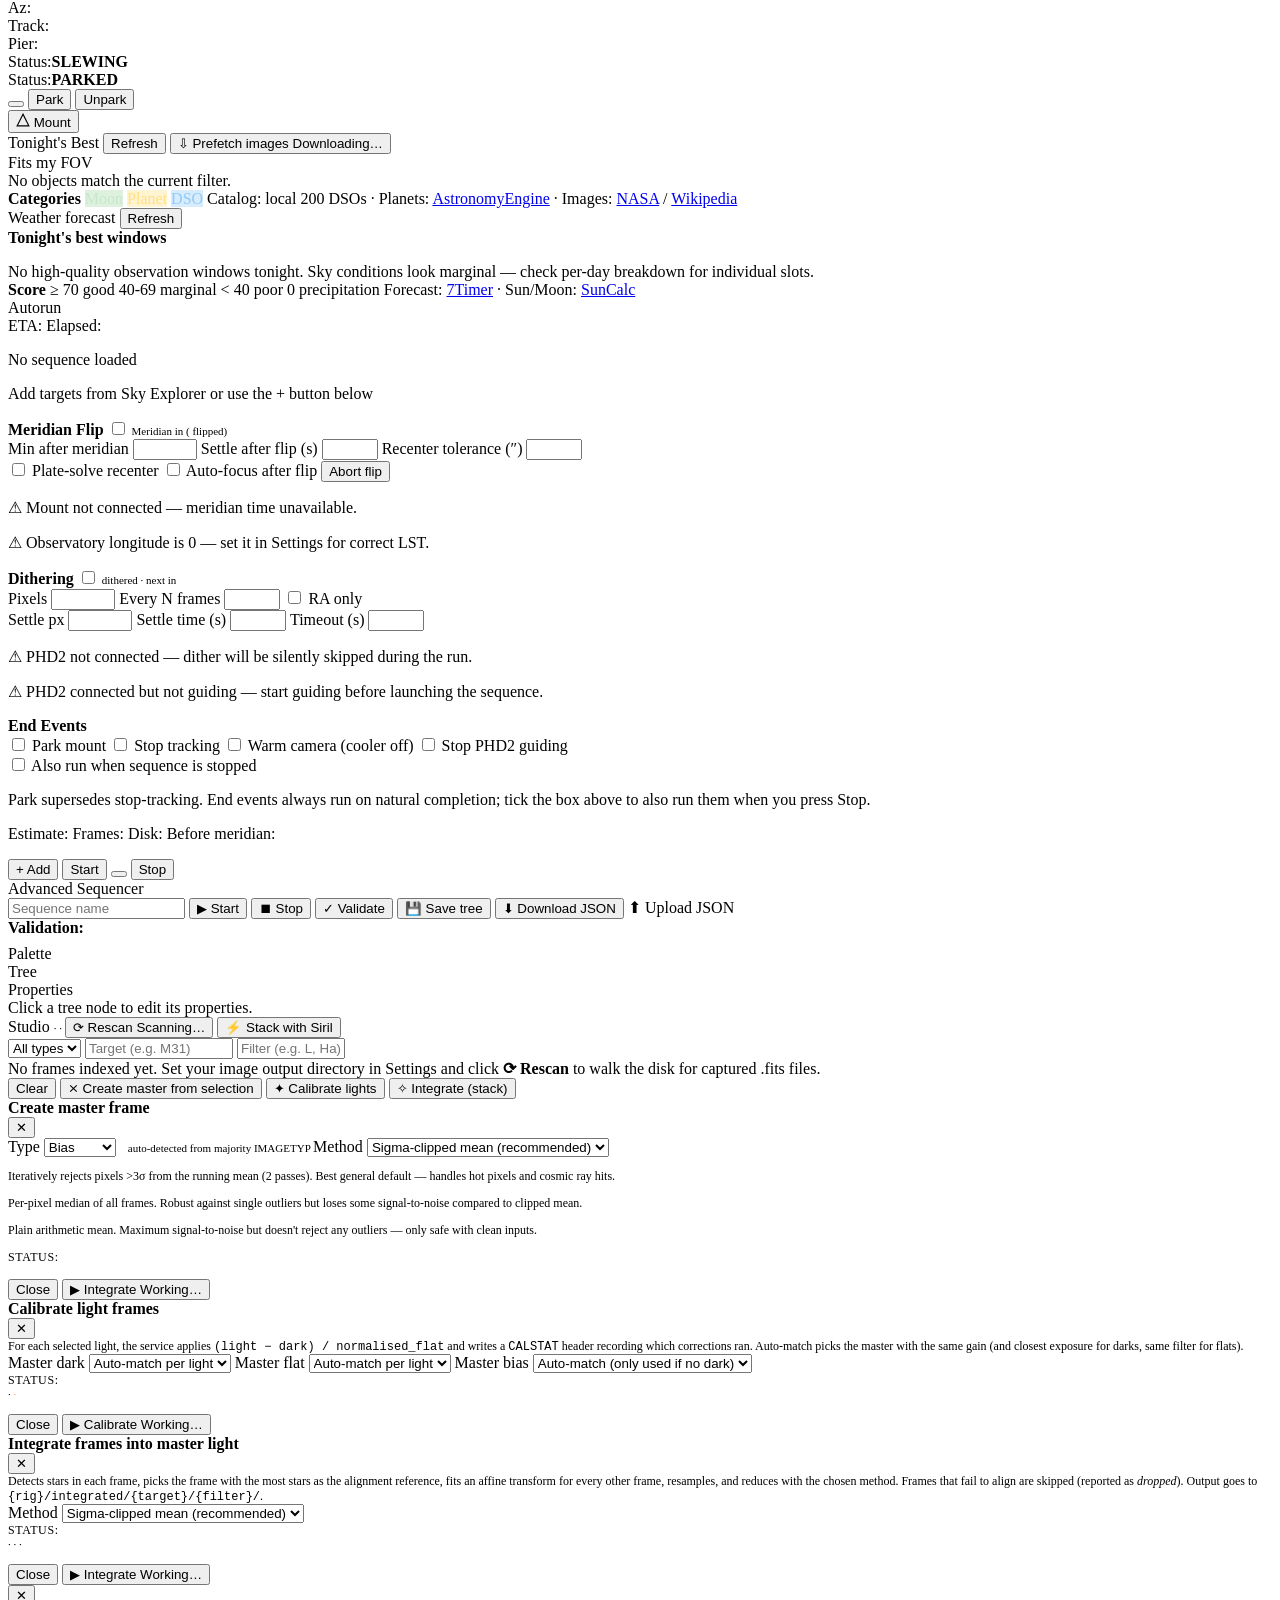
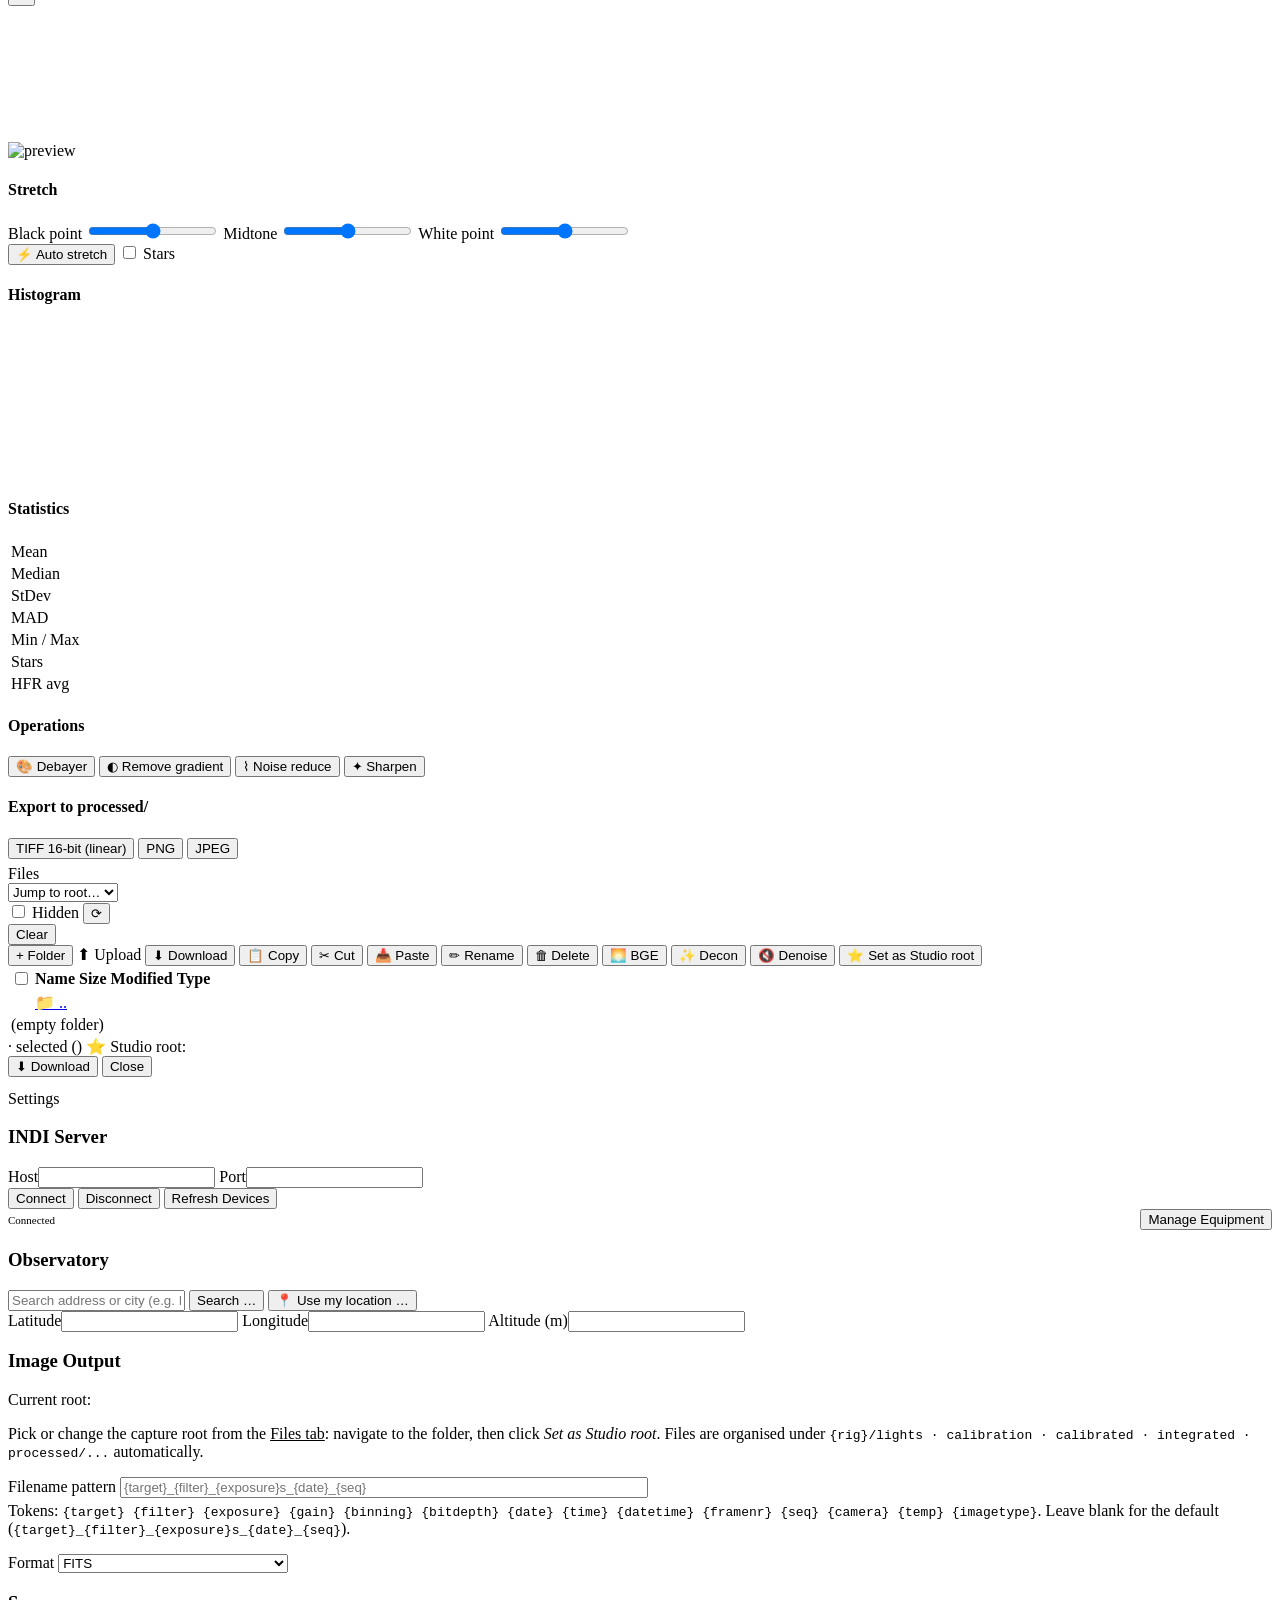
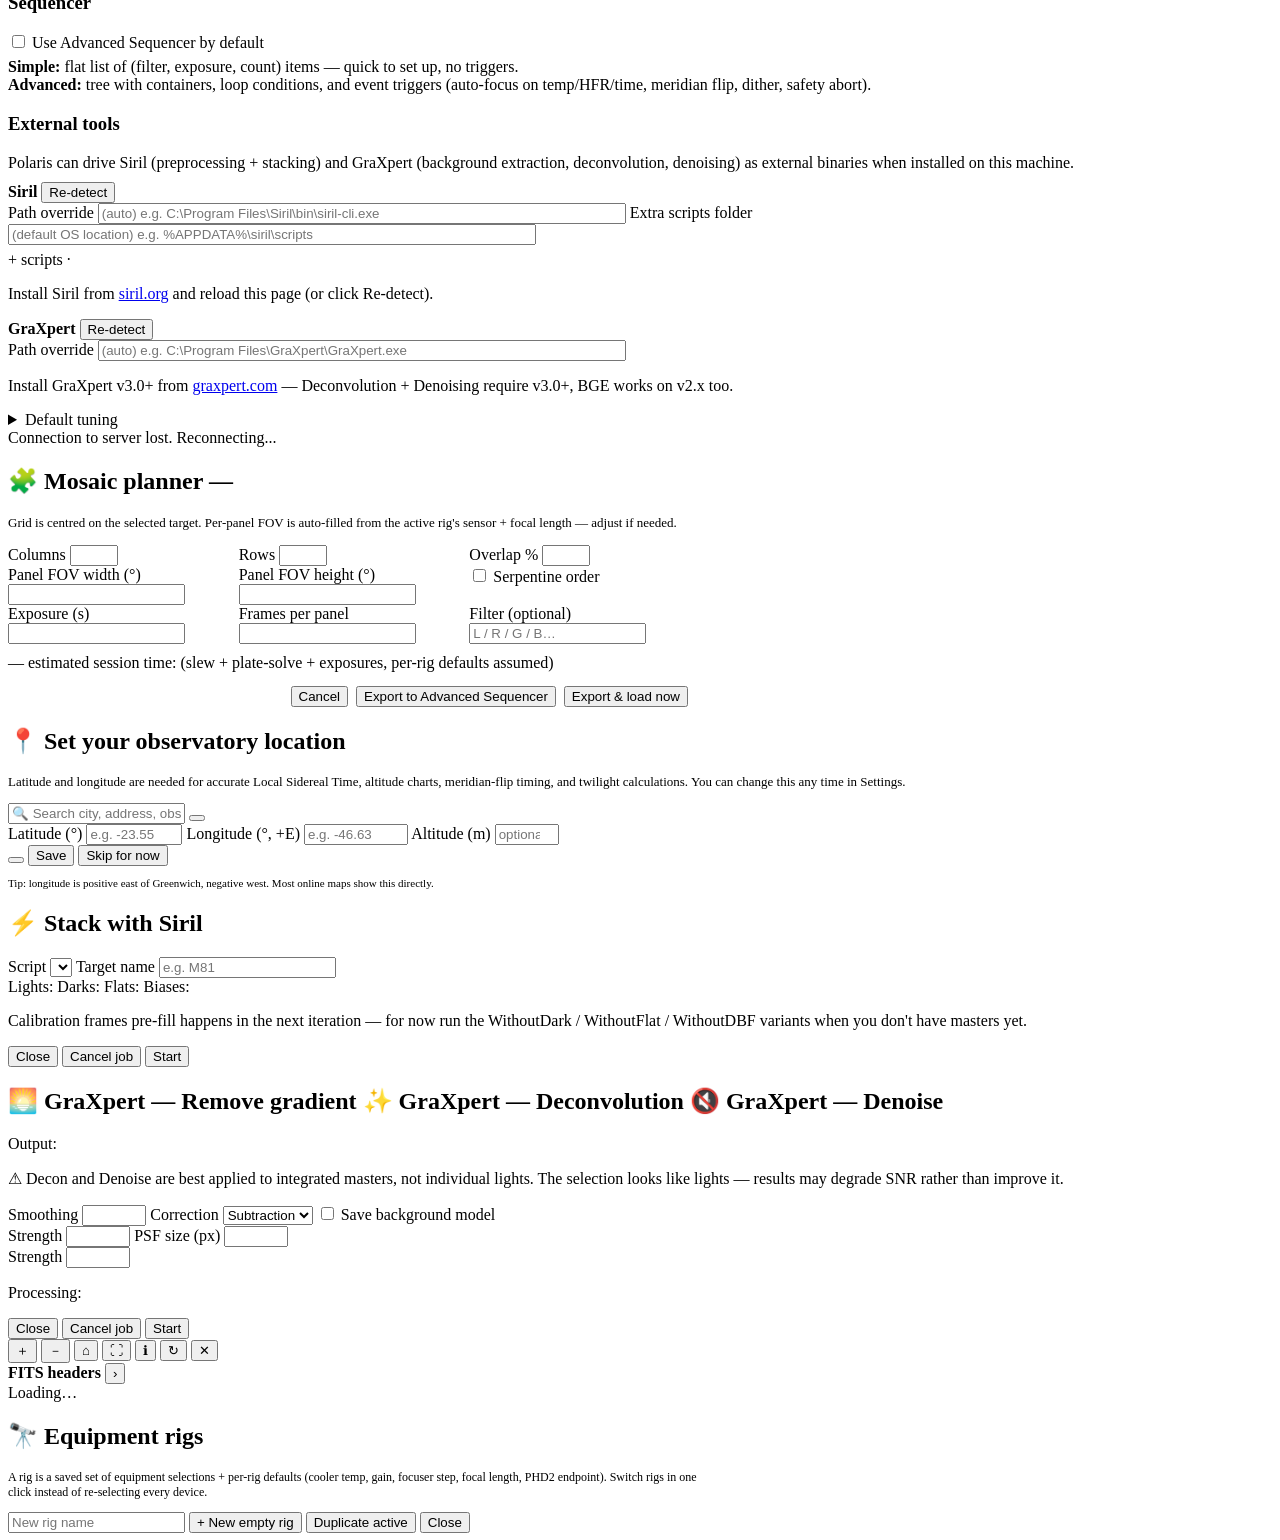
==== commit 2ef2cf07: "external: F4+F5 — GraXpertService (BGE + Decon + Denoise) + UI The plan split GraXpert into two phas" ====
--- a/src/NINA.Headless/wwwroot/index.html
+++ b/src/NINA.Headless/wwwroot/index.html
@@ -126,6 +126,10 @@
                 <svg viewBox="0 0 24 24" width="22" height="22"><rect x="3" y="4" width="18" height="14" rx="2" fill="none" stroke="currentColor" stroke-width="2"/><circle cx="9" cy="11" r="2" fill="none" stroke="currentColor" stroke-width="1.6"/><path d="M3 17l6-5 4 3 5-4 3 2" fill="none" stroke="currentColor" stroke-width="1.6" stroke-linecap="round" stroke-linejoin="round"/></svg>
                 <span class="nav-label">Studio</span>
             </button>
+            <button class="nav-btn" :class="{ active: tab === 'files' }" @click="tab = 'files'; filesInit()" title="Files (server file explorer)">
+                <svg viewBox="0 0 24 24" width="22" height="22"><path d="M3 7a2 2 0 0 1 2-2h4l2 2h8a2 2 0 0 1 2 2v9a2 2 0 0 1-2 2H5a2 2 0 0 1-2-2V7z" fill="none" stroke="currentColor" stroke-width="2" stroke-linejoin="round"/></svg>
+                <span class="nav-label">Files</span>
+            </button>
             <button class="nav-btn" :class="{ active: tab === 'settings' }" @click="tab = 'settings'" title="Settings">
                 <svg viewBox="0 0 24 24" width="22" height="22"><circle cx="12" cy="12" r="3" fill="none" stroke="currentColor" stroke-width="2"/><path d="M12 1v3m0 16v3m-9-11h3m16 0h3m-3.3-7.7l-2.1 2.1M6.4 17.6l-2.1 2.1m0-15.4l2.1 2.1m11.2 11.2l2.1 2.1" stroke="currentColor" stroke-width="2" stroke-linecap="round"/></svg>
                 <span class="nav-label">Settings</span>
@@ -238,11 +242,27 @@
 
                 <!-- Project / footer info -->
                 <section class="home-footer">
-                    <div>
-                        <strong>N.I.N.A. Polaris</strong> ·
-                        browser-controlled astrophotography on any device ·
-                        <a href="https://github.com/DanWBR/NINA.Headless" target="_blank" rel="noopener">source on GitHub</a> ·
-                        <a href="https://buy.stripe.com/9B68wPeoLcMSgOz2iJbMQ02" target="_blank" rel="noopener">❤ donate</a>
+                    <div class="home-footer-info">
+                        <strong>N.I.N.A. Polaris</strong>
+                        <span class="home-footer-tag">browser-controlled astrophotography on any device</span>
+                        <a class="home-badge home-badge-github"
+                           href="https://github.com/DanWBR/NINA.Headless"
+                           target="_blank" rel="noopener"
+                           title="View source on GitHub">
+                            <svg viewBox="0 0 24 24" width="14" height="14" aria-hidden="true">
+                                <path fill="currentColor" d="M12 .5C5.65.5.5 5.65.5 12c0 5.08 3.29 9.39 7.86 10.91.58.11.79-.25.79-.56v-2c-3.2.7-3.87-1.36-3.87-1.36-.52-1.33-1.27-1.68-1.27-1.68-1.04-.71.08-.7.08-.7 1.15.08 1.76 1.18 1.76 1.18 1.02 1.76 2.69 1.25 3.34.96.1-.75.4-1.25.73-1.54-2.55-.29-5.24-1.28-5.24-5.7 0-1.26.45-2.29 1.18-3.1-.12-.29-.51-1.46.11-3.04 0 0 .96-.31 3.16 1.18a10.93 10.93 0 0 1 5.76 0c2.2-1.49 3.16-1.18 3.16-1.18.62 1.58.23 2.75.11 3.04.74.81 1.18 1.84 1.18 3.1 0 4.43-2.7 5.4-5.27 5.69.41.36.78 1.05.78 2.12v3.14c0 .31.21.68.8.56C20.21 21.38 23.5 17.08 23.5 12 23.5 5.65 18.35.5 12 .5z"/>
+                            </svg>
+                            <span>Source on GitHub</span>
+                        </a>
+                        <a class="home-badge home-badge-donate"
+                           href="https://buy.stripe.com/9B68wPeoLcMSgOz2iJbMQ02"
+                           target="_blank" rel="noopener"
+                           title="Support development">
+                            <svg viewBox="0 0 24 24" width="14" height="14" aria-hidden="true">
+                                <path fill="currentColor" d="M12 21s-7.5-4.5-9.5-9.5C1 8 3.5 4.5 7 4.5c2 0 3.5 1 5 3 1.5-2 3-3 5-3 3.5 0 6 3.5 4.5 7C19.5 16.5 12 21 12 21z"/>
+                            </svg>
+                            <span>Donate</span>
+                        </a>
                     </div>
                     <div class="home-credit">
                         Background: IC&nbsp;434 + NGC&nbsp;2024 (Horsehead &amp; Flame)
@@ -2176,6 +2196,15 @@
                         <span x-show="!studio.rescan?.inProgress">⟳ Rescan</span>
                         <span x-show="studio.rescan?.inProgress">Scanning…</span>
                     </button>
+                    <!-- Siril entry point. Visible only when Siril
+                         is detected and the user has selected ≥1 frame. -->
+                    <button class="btn btn-sm btn-primary"
+                            x-show="siril.status?.available"
+                            :disabled="studio.selectedIds.length === 0"
+                            @click="sirilOpenRunModal(studioSelectedLightPaths())"
+                            title="Run a Siril script on the selected frames">
+                        ⚡ Stack with Siril
+                    </button>
                 </div>
 
                 <!-- Filters -->
@@ -2664,6 +2693,176 @@
                 </div>
             </div>
 
+            <!-- FILES (server-side file explorer) -->
+            <div x-show="tab === 'files'" class="tab-panel files-panel">
+                <div class="panel-header">
+                    Files
+                    <span class="status-indicator-sm"
+                          :class="files.loading ? 'warn' : (files.error ? 'error' : 'ok')"
+                          x-text="files.loading ? 'loading…' : (files.error || files.cwd || 'no path')"></span>
+                </div>
+
+                <!-- Address bar: roots dropdown + path crumbs + reload -->
+                <div class="files-addr">
+                    <select class="input-sm files-roots" @change="filesCd($event.target.value)">
+                        <option value="" disabled selected>Jump to root…</option>
+                        <template x-for="r in files.roots" :key="r.name">
+                            <option :value="r.name" x-text="r.displayName"></option>
+                        </template>
+                    </select>
+                    <nav class="files-crumbs" aria-label="Path">
+                        <template x-for="(crumb, i) in filesCrumbs()" :key="i">
+                            <span>
+                                <a href="#" @click.prevent="filesCd(crumb.path)" x-text="crumb.label"></a>
+                                <span x-show="i < filesCrumbs().length - 1" class="files-crumb-sep">›</span>
+                            </span>
+                        </template>
+                    </nav>
+                    <label class="files-hidden-toggle" title="Show hidden files">
+                        <input type="checkbox" x-model="files.showHidden" @change="filesReload()">
+                        Hidden
+                    </label>
+                    <button class="btn btn-sm" @click="filesReload()" title="Reload">⟳</button>
+                </div>
+
+                <!-- Clipboard indicator (cut/copy pending) -->
+                <div class="files-clipboard" x-show="files.clipboard" x-cloak>
+                    <span x-text="(files.clipboard?.mode || '') + ' ' + (files.clipboard?.paths?.length || 0) + ' item(s)'"></span>
+                    <span class="text-muted" x-text="'from ' + (files.clipboard?.sourceDir || '')"></span>
+                    <button class="btn btn-sm" @click="files.clipboard = null">Clear</button>
+                </div>
+
+                <!-- Action toolbar -->
+                <div class="files-actions">
+                    <button class="btn btn-sm" @click="filesMkdir()">+ Folder</button>
+                    <label class="btn btn-sm" style="cursor:pointer">
+                        ⬆ Upload
+                        <input type="file" multiple style="display:none"
+                               @change="filesUpload($event.target.files); $event.target.value = ''">
+                    </label>
+                    <button class="btn btn-sm" @click="filesDownload()"
+                            :disabled="files.selectedPaths.length === 0">⬇ Download</button>
+                    <button class="btn btn-sm" @click="filesCopy()"
+                            :disabled="files.selectedPaths.length === 0">📋 Copy</button>
+                    <button class="btn btn-sm" @click="filesCut()"
+                            :disabled="files.selectedPaths.length === 0">✂ Cut</button>
+                    <button class="btn btn-sm" @click="filesPaste()"
+                            :disabled="!files.clipboard">📥 Paste</button>
+                    <button class="btn btn-sm" @click="filesRename()"
+                            :disabled="files.selectedPaths.length !== 1">✏ Rename</button>
+                    <button class="btn btn-sm btn-danger" @click="filesDelete()"
+                            :disabled="files.selectedPaths.length === 0">🗑 Delete</button>
+                    <!-- GraXpert dropdown: only when binary detected.
+                         BGE is always offered; decon/denoise are gated
+                         on the v3.0+ flag from /api/graxpert/status. -->
+                    <span x-show="graxpert.status?.available" style="display:inline-flex;gap:4px">
+                        <button class="btn btn-sm"
+                                :disabled="files.selectedPaths.length === 0"
+                                @click="graxpertOpenModal('background-extraction')"
+                                title="Remove gradient with GraXpert">🌅 BGE</button>
+                        <button class="btn btn-sm"
+                                x-show="graxpert.status?.supportsDeconvolution"
+                                :disabled="files.selectedPaths.length === 0"
+                                @click="graxpertOpenModal('deconvolution')"
+                                title="Sharpen with GraXpert deconvolution">✨ Decon</button>
+                        <button class="btn btn-sm"
+                                x-show="graxpert.status?.supportsDenoising"
+                                :disabled="files.selectedPaths.length === 0"
+                                @click="graxpertOpenModal('denoising')"
+                                title="Reduce noise with GraXpert">🔇 Denoise</button>
+                    </span>
+                    <span style="flex:1"></span>
+                    <button class="btn btn-sm btn-primary" @click="filesSetStudioRoot()"
+                            :disabled="!filesSelectedDir()"
+                            :title="filesSelectedDir() ? 'Make this folder the Studio scan root' : 'Select a single folder first'">
+                        ⭐ Set as Studio root
+                    </button>
+                </div>
+
+                <!-- File list -->
+                <div class="files-list-wrap">
+                    <table class="files-list">
+                        <thead>
+                            <tr>
+                                <th class="files-col-sel">
+                                    <input type="checkbox"
+                                           :checked="files.entries.length > 0 && files.selectedPaths.length === files.entries.length"
+                                           @change="filesToggleAll($event.target.checked)">
+                                </th>
+                                <th class="files-col-name">Name</th>
+                                <th class="files-col-size">Size</th>
+                                <th class="files-col-mod">Modified</th>
+                                <th class="files-col-type">Type</th>
+                            </tr>
+                        </thead>
+                        <tbody>
+                            <!-- Parent dir shortcut -->
+                            <tr class="files-row files-row-parent" x-show="filesParentPath()"
+                                @dblclick="filesCd(filesParentPath())">
+                                <td></td>
+                                <td colspan="4">
+                                    <a href="#" @click.prevent="filesCd(filesParentPath())">📁 ..</a>
+                                </td>
+                            </tr>
+                            <template x-for="entry in files.entries" :key="entry.fullPath">
+                                <tr class="files-row"
+                                    :class="{ selected: files.selectedPaths.includes(entry.fullPath),
+                                              'files-row-dir': entry.isDirectory,
+                                              'files-row-hidden': entry.isHidden }"
+                                    @click="filesToggleSelect(entry.fullPath, $event)"
+                                    @dblclick="entry.isDirectory ? filesCd(entry.fullPath) : filesOpenPreview(entry)">
+                                    <td class="files-col-sel">
+                                        <input type="checkbox"
+                                               :checked="files.selectedPaths.includes(entry.fullPath)"
+                                               @click.stop="filesToggleSelect(entry.fullPath, $event)">
+                                    </td>
+                                    <td class="files-col-name">
+                                        <span class="files-icon" x-text="filesIcon(entry)"></span>
+                                        <span x-text="entry.name"></span>
+                                    </td>
+                                    <td class="files-col-size"
+                                        x-text="entry.isDirectory ? '—' : filesFormatBytes(entry.sizeBytes)"></td>
+                                    <td class="files-col-mod" x-text="filesFormatDate(entry.modifiedUtc)"></td>
+                                    <td class="files-col-type" x-text="filesTypeLabel(entry)"></td>
+                                </tr>
+                            </template>
+                            <tr x-show="!files.loading && files.entries.length === 0">
+                                <td colspan="5" class="files-empty">(empty folder)</td>
+                            </tr>
+                        </tbody>
+                    </table>
+                </div>
+
+                <!-- Status bar -->
+                <div class="files-statusbar">
+                    <span x-text="files.entries.length + ' item(s)'"></span>
+                    <span x-show="files.selectedPaths.length > 0">·
+                        <strong x-text="files.selectedPaths.length"></strong> selected
+                        <span x-show="filesSelectionSize() > 0">
+                            (<span x-text="filesFormatBytes(filesSelectionSize())"></span>)
+                        </span>
+                    </span>
+                    <span style="flex:1"></span>
+                    <span x-show="settings.imageOutputDir">
+                        ⭐ Studio root: <code x-text="settings.imageOutputDir"></code>
+                    </span>
+                </div>
+            </div>
+
+            <!-- Files: text preview modal -->
+            <div class="files-text-modal" x-show="files.preview.open && files.preview.kind === 'text'" x-cloak
+                 @click.self="filesClosePreview()"
+                 @keydown.escape.window="filesClosePreview()">
+                <div class="files-text-modal-inner">
+                    <div class="files-text-modal-head">
+                        <strong x-text="files.preview.name"></strong>
+                        <button class="btn btn-sm" @click="filesDownloadOne(files.preview.path)">⬇ Download</button>
+                        <button class="btn btn-sm" @click="filesClosePreview()">Close</button>
+                    </div>
+                    <pre class="files-text-modal-body" x-text="files.preview.textContent || '(empty)'"></pre>
+                </div>
+            </div>
+
             <!-- SETTINGS -->
             <div x-show="tab === 'settings'" class="tab-panel">
                 <div class="panel-header">Settings</div>
@@ -2735,14 +2934,19 @@
 
                 <div class="settings-section">
                     <h3>Image Output</h3>
-                    <label>Directory
-                        <input type="text" class="input-md" style="width:100%;max-width:520px"
-                               x-model="settings.imageOutputDir"
-                               @change="saveSettingsToServer()"
-                               placeholder="e.g. C:\Astrophotos  or  /home/pi/astrophotos">
-                    </label>
+                    <!-- The actual root-picker moved to the FILES tab so the
+                         user can browse to the folder instead of typing it.
+                         Keep a read-only summary + jump-link here so the
+                         setting is still discoverable from Settings. -->
+                    <p class="hint" style="margin-top:0">
+                        Current root:
+                        <code x-text="settings.imageOutputDir || '(not set)'"></code>
+                    </p>
                     <p class="hint" style="margin-top:4px">
-                        Root folder for captured frames. The Studio panel scans this tree.
+                        Pick or change the capture root from the
+                        <a href="#" @click.prevent="tab='files'; filesInit()"
+                           style="color:var(--accent);text-decoration:underline">Files tab</a>:
+                        navigate to the folder, then click <em>Set as Studio root</em>.
                         Files are organised under
                         <code>{rig}/lights · calibration · calibrated · integrated · processed/...</code>
                         automatically.
@@ -2778,6 +2982,131 @@
                         <strong>Advanced:</strong> tree with containers, loop conditions, and event triggers (auto-focus on temp/HFR/time, meridian flip, dither, safety abort).
                     </p>
                 </div>
+
+                <!-- External post-processing tools (Siril + GraXpert).
+                     Both run as external binaries; auto-detected on
+                     startup, configurable via override paths. -->
+                <div class="settings-section">
+                    <h3>External tools</h3>
+                    <p class="hint" style="margin-top:0;margin-bottom:10px">
+                        Polaris can drive Siril (preprocessing + stacking) and GraXpert (background
+                        extraction, deconvolution, denoising) as external binaries when installed
+                        on this machine.
+                    </p>
+
+                    <!-- Siril row -->
+                    <div class="external-tool-row">
+                        <div class="external-tool-head">
+                            <strong>Siril</strong>
+                            <span class="external-tool-status"
+                                  :class="siril.status?.available ? 'ok' : 'idle'"
+                                  x-text="siril.status?.available
+                                          ? ('✓ Detected v' + (siril.status.version || '?'))
+                                          : '✗ Not detected'"></span>
+                            <button class="btn btn-sm" @click="sirilRedetect()" title="Re-probe Siril path + version">Re-detect</button>
+                        </div>
+                        <div class="external-tool-body">
+                            <label>
+                                Path override
+                                <input type="text" class="input-md" style="width:100%;max-width:520px"
+                                       x-model="settings.sirilPath"
+                                       @change="saveSettingsToServer(); sirilRedetect()"
+                                       placeholder="(auto) e.g. C:\Program Files\Siril\bin\siril-cli.exe">
+                            </label>
+                            <label style="margin-top:6px">
+                                Extra scripts folder
+                                <input type="text" class="input-md" style="width:100%;max-width:520px"
+                                       x-model="settings.sirilScriptsDir"
+                                       @change="saveSettingsToServer(); sirilReloadScripts()"
+                                       placeholder="(default OS location) e.g. %APPDATA%\siril\scripts">
+                            </label>
+                            <p class="hint" style="margin-top:6px"
+                               x-show="siril.status?.available">
+                                <span x-text="(siril.scripts?.filter(s => s.source === 'bundled').length || 0) + ' bundled'"></span>
+                                +
+                                <span x-text="(siril.scripts?.filter(s => s.source === 'user').length || 0) + ' user'"></span>
+                                scripts ·
+                                <span x-text="siril.status?.binaryPath || ''"></span>
+                            </p>
+                            <p class="hint text-warn" style="margin-top:6px"
+                               x-show="!siril.status?.available">
+                                Install Siril from <a href="https://siril.org/download/" target="_blank" rel="noopener">siril.org</a>
+                                and reload this page (or click Re-detect).
+                            </p>
+                        </div>
+                    </div>
+
+                    <!-- GraXpert row -->
+                    <div class="external-tool-row">
+                        <div class="external-tool-head">
+                            <strong>GraXpert</strong>
+                            <span class="external-tool-status"
+                                  :class="graxpert.status?.available ? 'ok' : 'idle'"
+                                  x-text="graxpert.status?.available
+                                          ? ('✓ Detected v' + (graxpert.status.version || '?')
+                                             + (graxpert.status?.supportsDeconvolution
+                                                ? ' — BGE + Decon + Denoise'
+                                                : ' — BGE only'))
+                                          : '✗ Not detected'"></span>
+                            <button class="btn btn-sm" @click="graxpertRedetect()">Re-detect</button>
+                        </div>
+                        <div class="external-tool-body">
+                            <label>
+                                Path override
+                                <input type="text" class="input-md" style="width:100%;max-width:520px"
+                                       x-model="settings.graxpertPath"
+                                       @change="saveSettingsToServer(); graxpertRedetect()"
+                                       placeholder="(auto) e.g. C:\Program Files\GraXpert\GraXpert.exe">
+                            </label>
+                            <p class="hint" style="margin-top:6px"
+                               x-show="graxpert.status?.available">
+                                <span x-text="graxpert.status?.binaryPath || ''"></span>
+                            </p>
+                            <p class="hint text-warn" style="margin-top:6px"
+                               x-show="!graxpert.status?.available">
+                                Install GraXpert v3.0+ from
+                                <a href="https://www.graxpert.com" target="_blank" rel="noopener">graxpert.com</a>
+                                — Deconvolution + Denoising require v3.0+, BGE works on v2.x too.
+                            </p>
+
+                            <!-- Default tuning shown only when detected; saved into the
+                                 profile so runs without per-job overrides use these. -->
+                            <details style="margin-top:10px" x-show="graxpert.status?.available">
+                                <summary class="hint" style="cursor:pointer">Default tuning</summary>
+                                <div style="margin-top:8px;display:flex;gap:14px;flex-wrap:wrap">
+                                    <label>BGE smoothing
+                                        <input type="number" class="input-sm" step="0.05" min="0" max="1"
+                                               x-model.number="settings.graxpertBgeSmoothing"
+                                               @change="saveSettingsToServer()">
+                                    </label>
+                                    <label>BGE correction
+                                        <select class="input-sm"
+                                                x-model="settings.graxpertBgeCorrection"
+                                                @change="saveSettingsToServer()">
+                                            <option value="Subtraction">Subtraction</option>
+                                            <option value="Division">Division</option>
+                                        </select>
+                                    </label>
+                                    <label x-show="graxpert.status?.supportsDeconvolution">Decon strength
+                                        <input type="number" class="input-sm" step="0.05" min="0" max="1"
+                                               x-model.number="settings.graxpertDeconStrength"
+                                               @change="saveSettingsToServer()">
+                                    </label>
+                                    <label x-show="graxpert.status?.supportsDeconvolution">PSF size
+                                        <input type="number" class="input-sm" step="0.5" min="0.5" max="20"
+                                               x-model.number="settings.graxpertDeconPsfSize"
+                                               @change="saveSettingsToServer()">
+                                    </label>
+                                    <label x-show="graxpert.status?.supportsDenoising">Denoise strength
+                                        <input type="number" class="input-sm" step="0.05" min="0" max="1"
+                                               x-model.number="settings.graxpertDenoiseStrength"
+                                               @change="saveSettingsToServer()">
+                                    </label>
+                                </div>
+                            </details>
+                        </div>
+                    </div>
+                </div>
             </div>
 
         </main>
@@ -2934,16 +3263,239 @@
         </div>
     </div>
 
-    <!-- Image Viewer Modal (OpenSeadragon) -->
+    <!-- Image Viewer Modal (OpenSeadragon) — shared by Live View
+         (latest-frame preview) and the FILES tab (any FITS/PNG/JPG
+         on disk). The displayed title + loaded URL come from state
+         (imageViewerTitle, imageViewerUrl) so both flows reuse the
+         same modal frame, close handler, and OSD instance management.
+         The toolbar is built from HTML buttons rather than OSD's
+         built-in navigation control — OSD ships PNG sprites for those
+         and we don't vendor them, so its native toolbar renders as
+         broken-image alt text. The btn-sm buttons here call viewport
+         methods directly so we get the same behaviour with theme-correct
+         styling. -->
+    <!-- Siril run modal (STUDIO entry point) -->
+    <div class="siril-modal" x-show="siril.modalOpen" x-cloak
+         @click.self="sirilCloseModal()"
+         @keydown.escape.window="sirilCloseModal()">
+        <div class="siril-modal-frame">
+            <h2>⚡ Stack with Siril</h2>
+
+            <div class="siril-modal-row">
+                <label>
+                    Script
+                    <select class="input-md" x-model="siril.modalScriptName">
+                        <template x-for="s in siril.scripts" :key="s.path">
+                            <option :value="s.name"
+                                    x-text="s.name + (s.source === 'user' ? '  (your script)' : '')"></option>
+                        </template>
+                    </select>
+                </label>
+                <label style="max-width:180px">
+                    Target name
+                    <input type="text" class="input-md"
+                           x-model="siril.modalTargetName" placeholder="e.g. M81">
+                </label>
+            </div>
+
+            <div class="siril-modal-counts">
+                <span>Lights: <strong x-text="siril.modalLights.length"></strong></span>
+                <span>Darks: <strong x-text="siril.modalDarks.length"></strong></span>
+                <span>Flats: <strong x-text="siril.modalFlats.length"></strong></span>
+                <span>Biases: <strong x-text="siril.modalBiases.length"></strong></span>
+            </div>
+
+            <p class="hint" x-show="!siril.currentJob">
+                Calibration frames pre-fill happens in the next iteration —
+                for now run the WithoutDark / WithoutFlat / WithoutDBF
+                variants when you don't have masters yet.
+            </p>
+
+            <!-- Progress block once a job starts -->
+            <div class="siril-modal-progress" x-show="siril.currentJob">
+                <div class="siril-modal-progress-bar">
+                    <div class="siril-modal-progress-fill"
+                         :style="'width: ' + (siril.currentJob?.percentDone || 0) + '%'"></div>
+                </div>
+                <div class="siril-modal-progress-meta">
+                    <span x-text="siril.currentJob?.stage || ''"></span>
+                    <span x-text="(siril.currentJob?.percentDone || 0) + '%'"></span>
+                </div>
+                <p class="hint text-warn" x-show="siril.currentJob?.lastError"
+                   x-text="siril.currentJob?.lastError"></p>
+                <p class="hint text-ok" x-show="siril.currentJob?.stage === 'done'"
+                   x-text="'Result: ' + siril.currentJob?.resultPath"></p>
+            </div>
+
+            <div class="siril-modal-actions">
+                <button class="btn"
+                        x-show="!siril.currentJob || siril.currentJob.stage === 'done'
+                                || siril.currentJob.stage === 'failed'
+                                || siril.currentJob.stage === 'cancelled'"
+                        @click="sirilCloseModal()">Close</button>
+                <button class="btn btn-danger"
+                        x-show="siril.currentJob && siril.currentJob.stage !== 'done'
+                                && siril.currentJob.stage !== 'failed'
+                                && siril.currentJob.stage !== 'cancelled'"
+                        @click="sirilCancelCurrent()">Cancel job</button>
+                <button class="btn btn-primary"
+                        x-show="!siril.currentJob"
+                        @click="sirilStartRun()">Start</button>
+            </div>
+        </div>
+    </div>
+
+    <!-- GraXpert run modal — single modal handles BGE, Decon, and
+         Denoise. The op chosen at open() time gates which controls
+         render so the user doesn't see Decon sliders when running BGE. -->
+    <div class="siril-modal" x-show="graxpert.modalOpen" x-cloak
+         @click.self="graxpertCloseModal()"
+         @keydown.escape.window="graxpertCloseModal()">
+        <div class="siril-modal-frame">
+            <h2>
+                <span x-show="graxpert.modalOp === 'background-extraction'">🌅 GraXpert — Remove gradient</span>
+                <span x-show="graxpert.modalOp === 'deconvolution'">✨ GraXpert — Deconvolution</span>
+                <span x-show="graxpert.modalOp === 'denoising'">🔇 GraXpert — Denoise</span>
+            </h2>
+
+            <p class="hint">
+                <span x-text="graxpert.modalPaths.length + ' file(s) selected.'"></span>
+                Output: <code x-text="'<input>' + graxpertSuffix(graxpert.modalOp) + '.fits sibling to each input'"></code>
+            </p>
+            <p class="hint text-warn"
+               x-show="(graxpert.modalOp === 'deconvolution' || graxpert.modalOp === 'denoising')
+                       && graxpertPathsLookLikeLights()">
+                ⚠ Decon and Denoise are best applied to integrated masters,
+                not individual lights. The selection looks like lights —
+                results may degrade SNR rather than improve it.
+            </p>
+
+            <!-- BGE controls -->
+            <div class="siril-modal-row" x-show="graxpert.modalOp === 'background-extraction'">
+                <label>Smoothing
+                    <input type="number" class="input-sm" step="0.05" min="0" max="1"
+                           x-model.number="graxpert.modalSmoothing">
+                </label>
+                <label>Correction
+                    <select class="input-sm" x-model="graxpert.modalCorrection">
+                        <option value="Subtraction">Subtraction</option>
+                        <option value="Division">Division</option>
+                    </select>
+                </label>
+                <label class="seq-dither-checkbox" style="align-self:end">
+                    <input type="checkbox" x-model="graxpert.modalSaveBackground">
+                    Save background model
+                </label>
+            </div>
+
+            <!-- Decon controls -->
+            <div class="siril-modal-row" x-show="graxpert.modalOp === 'deconvolution'">
+                <label>Strength
+                    <input type="number" class="input-sm" step="0.05" min="0" max="1"
+                           x-model.number="graxpert.modalDeconStrength">
+                </label>
+                <label>PSF size (px)
+                    <input type="number" class="input-sm" step="0.5" min="0.5" max="20"
+                           x-model.number="graxpert.modalDeconPsfSize">
+                </label>
+            </div>
+
+            <!-- Denoise controls -->
+            <div class="siril-modal-row" x-show="graxpert.modalOp === 'denoising'">
+                <label>Strength
+                    <input type="number" class="input-sm" step="0.05" min="0" max="1"
+                           x-model.number="graxpert.modalDenoiseStrength">
+                </label>
+            </div>
+
+            <!-- Live progress -->
+            <div class="siril-modal-progress" x-show="graxpert.currentJob">
+                <div class="siril-modal-progress-bar">
+                    <div class="siril-modal-progress-fill"
+                         :style="'width: ' + graxpertJobPercent() + '%'"></div>
+                </div>
+                <div class="siril-modal-progress-meta">
+                    <span x-text="(graxpert.currentJob?.done || 0) + ' / ' + (graxpert.currentJob?.total || 0) + ' done'"></span>
+                    <span x-text="(graxpert.currentJob?.failed || 0) + ' failed'"></span>
+                </div>
+                <p class="hint" x-show="graxpert.currentJob?.currentlyProcessing?.length > 0">
+                    Processing:
+                    <code x-text="graxpert.currentJob.currentlyProcessing.map(p =>
+                        p.split(/[\\/]+/).pop()).join(', ')"></code>
+                </p>
+            </div>
+
+            <div class="siril-modal-actions">
+                <button class="btn"
+                        x-show="!graxpert.currentJob || graxpert.currentJob.completedAt"
+                        @click="graxpertCloseModal()">Close</button>
+                <button class="btn btn-danger"
+                        x-show="graxpert.currentJob && !graxpert.currentJob.completedAt"
+                        @click="graxpertCancelCurrent()">Cancel job</button>
+                <button class="btn btn-primary"
+                        x-show="!graxpert.currentJob"
+                        @click="graxpertStartRun()">Start</button>
+            </div>
+        </div>
+    </div>
+
     <div class="image-viewer-modal" x-show="imageViewerOpen" x-cloak
-         @click.self="closeImageViewer()" @keydown.escape.window="closeImageViewer()">
+         @click.self="closeImageViewer()"
+         @keydown.escape.window="onImageViewerEscape()">
         <div class="image-viewer-frame">
             <div class="image-viewer-header">
-                <span>Image Viewer — full resolution</span>
-                <button class="btn btn-sm" @click="reloadImageViewer()">↻ Reload latest</button>
+                <span x-text="imageViewerTitle"></span>
+                <span style="flex:1"></span>
+                <button class="btn btn-sm" @click="osdZoom(1.5)" title="Zoom in">＋</button>
+                <button class="btn btn-sm" @click="osdZoom(1/1.5)" title="Zoom out">－</button>
+                <button class="btn btn-sm" @click="osdHome()" title="Fit to view">⌂</button>
+                <button class="btn btn-sm" @click="osdToggleFullPage()" title="Full page">⛶</button>
+                <!-- FITS header overlay toggle. Only meaningful when
+                     the viewer is showing a .fits/.fit/.fts file. -->
+                <button class="btn btn-sm"
+                        x-show="fitsHeadersAvailable"
+                        :class="fitsHeaders.visible ? 'btn-active' : ''"
+                        @click="toggleFitsHeaders()"
+                        title="Toggle FITS headers panel">ℹ</button>
+                <button class="btn btn-sm" @click="reloadImageViewer()" title="Reload">↻</button>
                 <button class="btn btn-sm btn-danger" @click="closeImageViewer()">✕</button>
             </div>
-            <div id="osd-viewer" class="image-viewer-canvas"></div>
+            <!-- Canvas + side overlay live in a wrapper so flex layout
+                 can shrink the canvas when the headers panel is open. -->
+            <div class="image-viewer-body"
+                 :class="{ 'with-headers': fitsHeadersAvailable && fitsHeaders.visible }">
+                <div id="osd-viewer" class="image-viewer-canvas"></div>
+                <aside class="image-viewer-headers"
+                       x-show="fitsHeadersAvailable && fitsHeaders.visible"
+                       x-cloak>
+                    <div class="ivh-head">
+                        <strong>FITS headers</strong>
+                        <span class="text-muted"
+                              x-show="fitsHeaders.data"
+                              x-text="fitsHeaders.data?.totalCards + ' cards'"></span>
+                        <button class="btn btn-sm" @click="toggleFitsHeaders()" title="Hide">›</button>
+                    </div>
+                    <div class="ivh-body">
+                        <div x-show="fitsHeaders.loading" class="ivh-empty">Loading…</div>
+                        <div x-show="!fitsHeaders.loading && fitsHeaders.error"
+                             class="ivh-empty text-warn"
+                             x-text="fitsHeaders.error"></div>
+                        <template x-for="group in (fitsHeaders.data?.groups || [])" :key="group.name">
+                            <section class="ivh-group" x-show="group.cards.length > 0">
+                                <h4 x-text="group.name + ' (' + group.cards.length + ')'"></h4>
+                                <table>
+                                    <template x-for="c in group.cards" :key="c.keyword">
+                                        <tr :title="c.comment || ''">
+                                            <td class="ivh-key" x-text="c.keyword"></td>
+                                            <td class="ivh-val" x-text="c.value"></td>
+                                        </tr>
+                                    </template>
+                                </table>
+                            </section>
+                        </template>
+                    </div>
+                </aside>
+            </div>
         </div>
     </div>
 
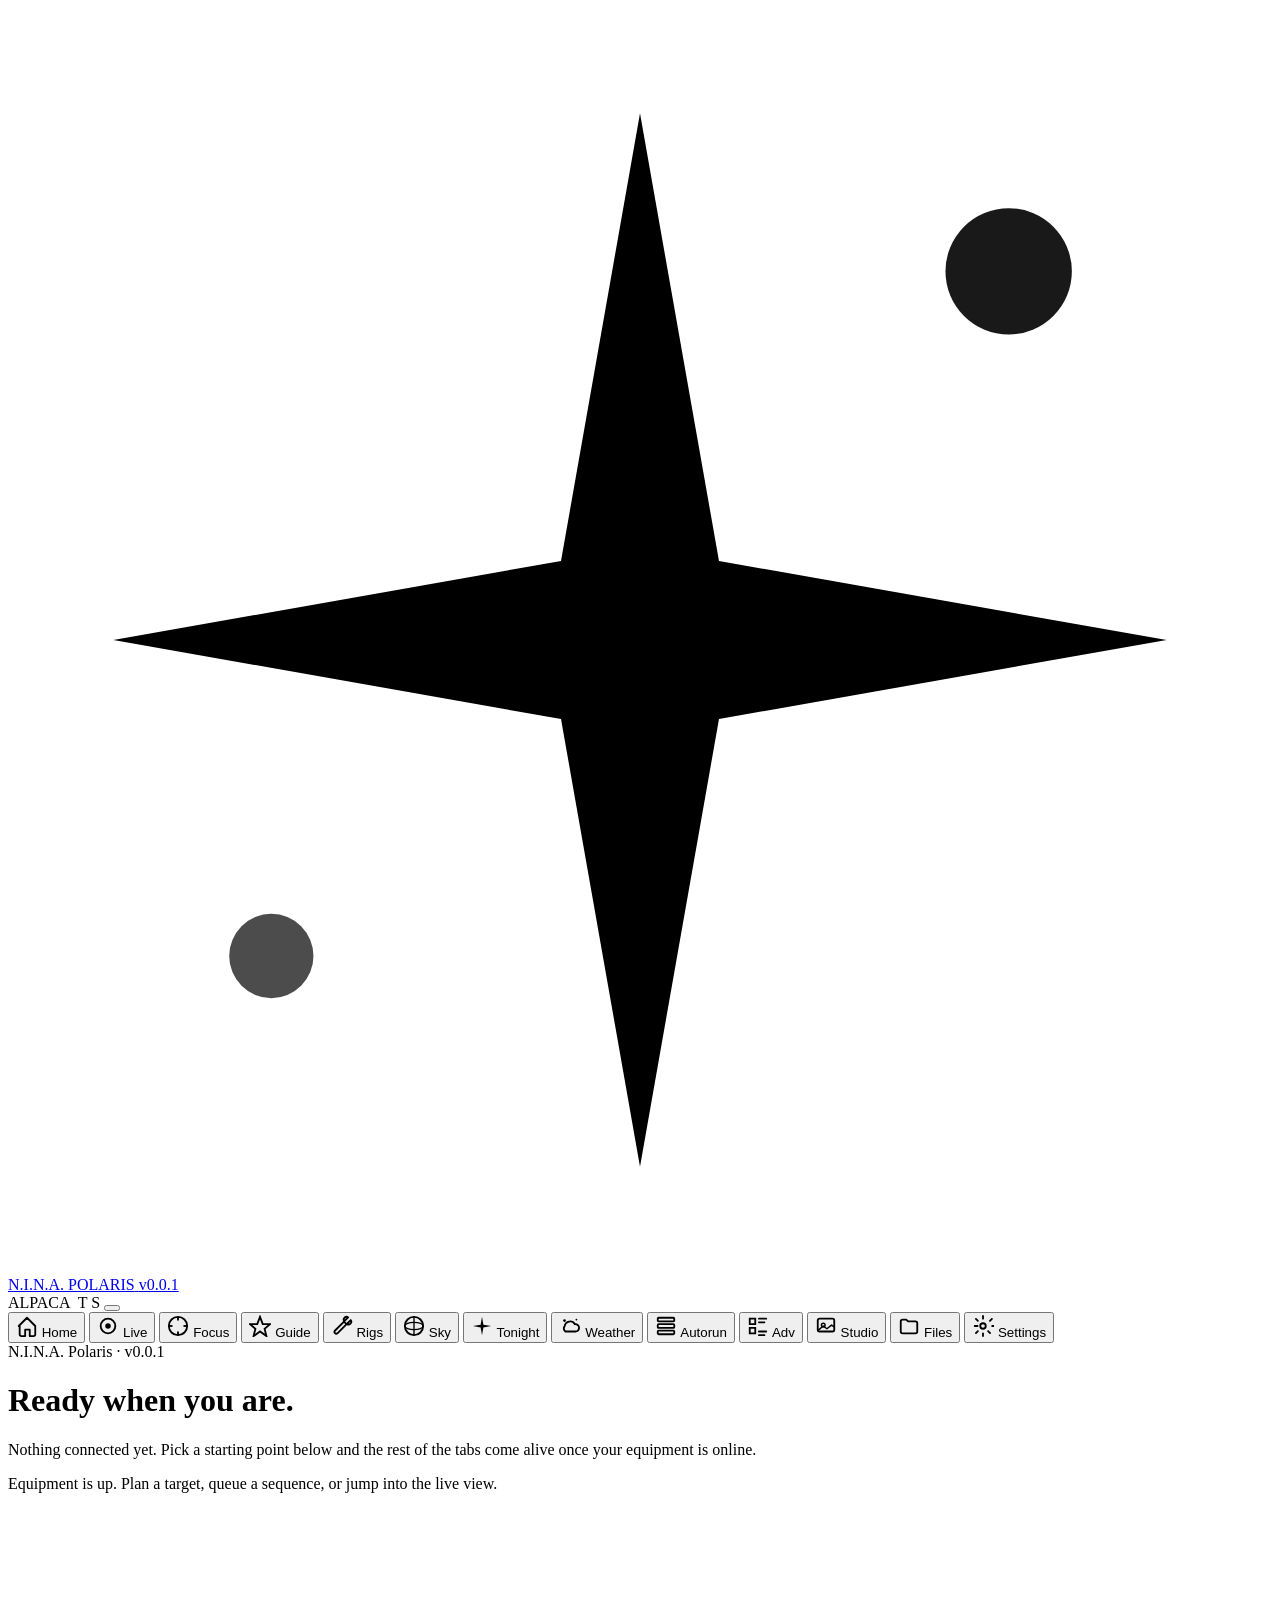
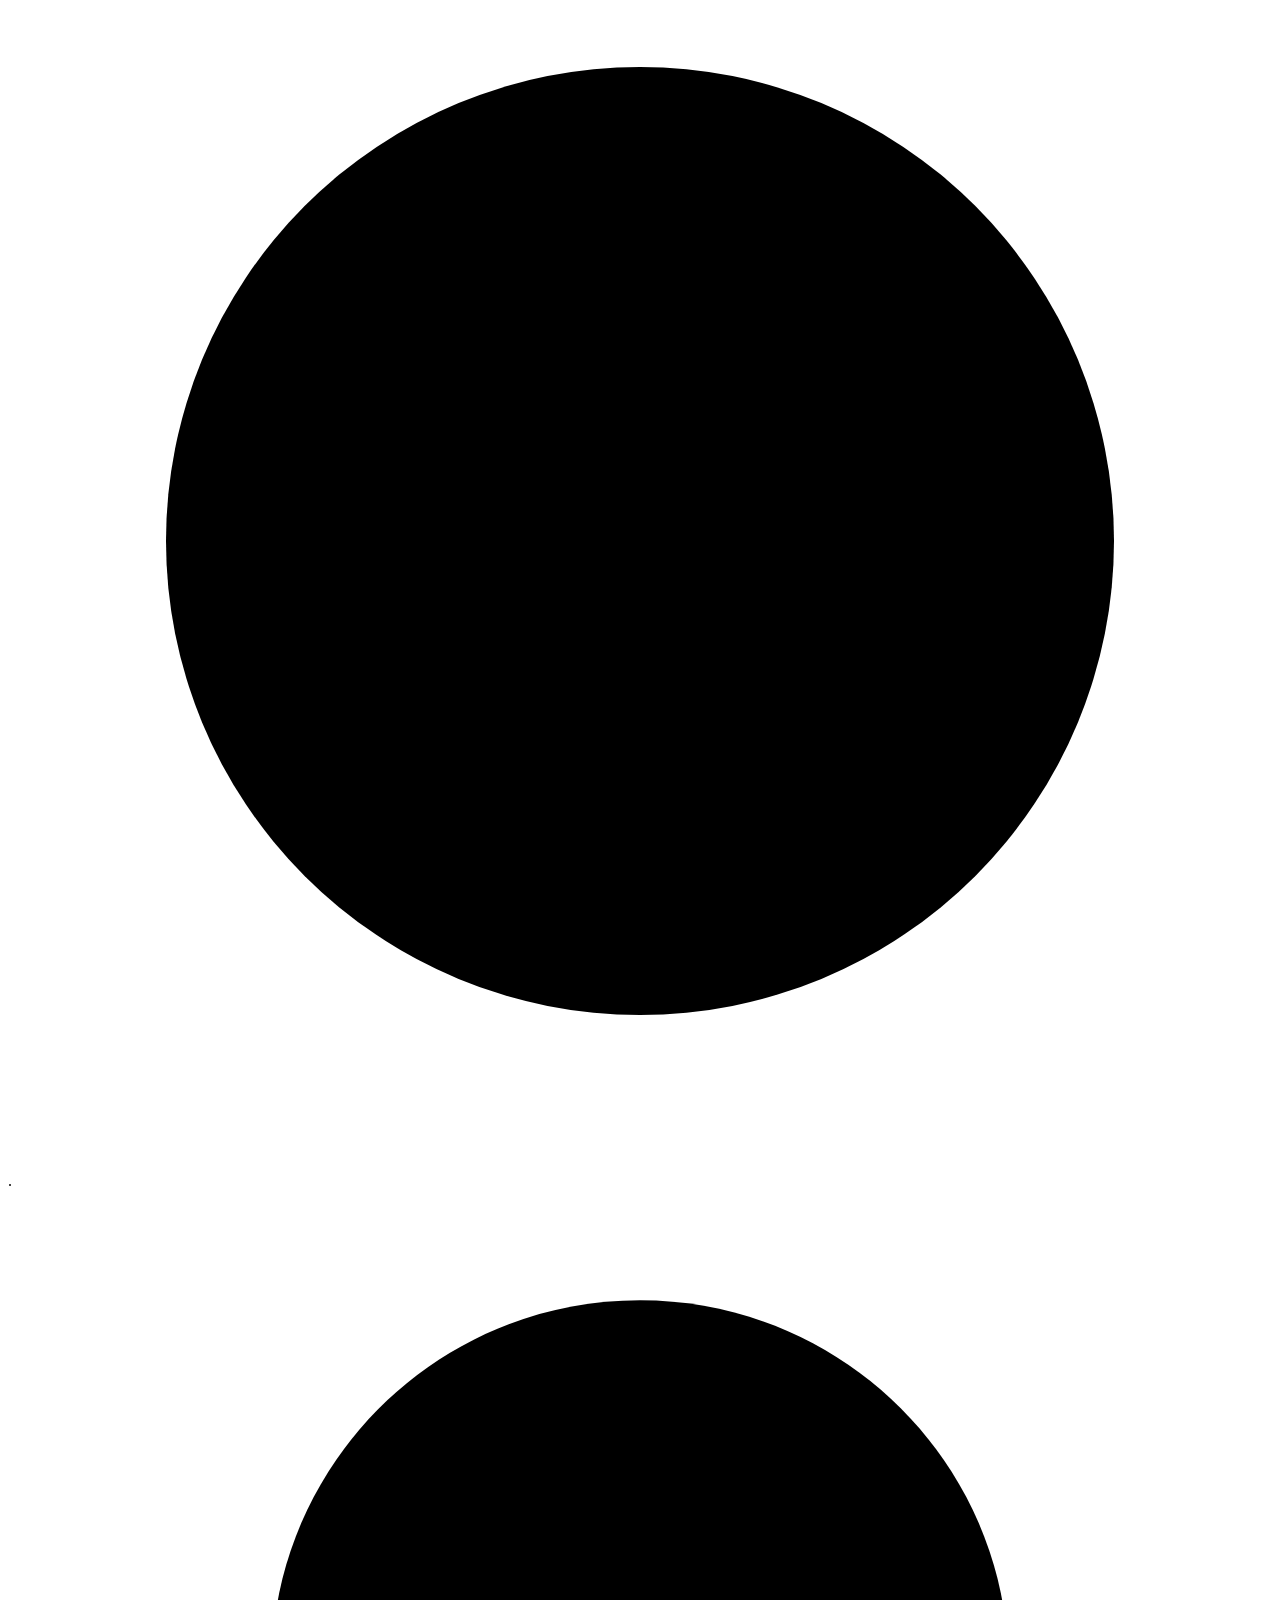
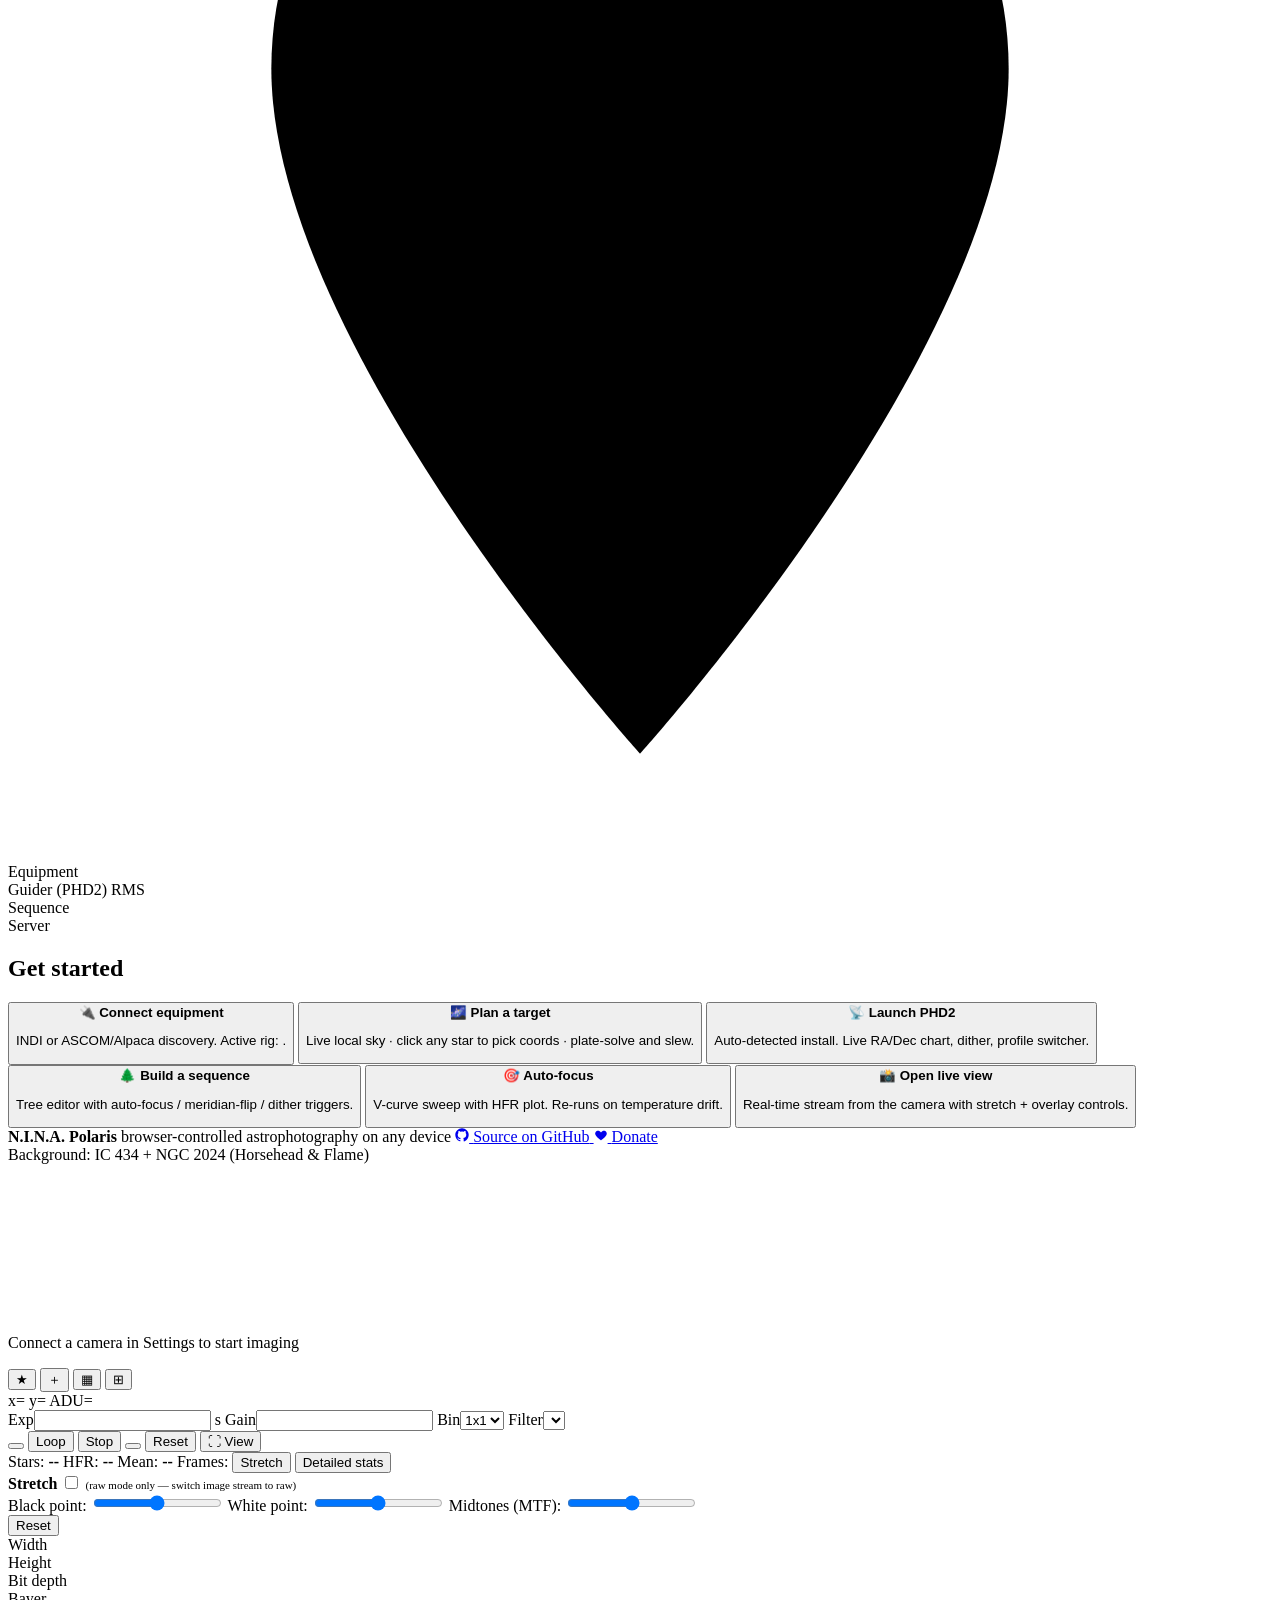
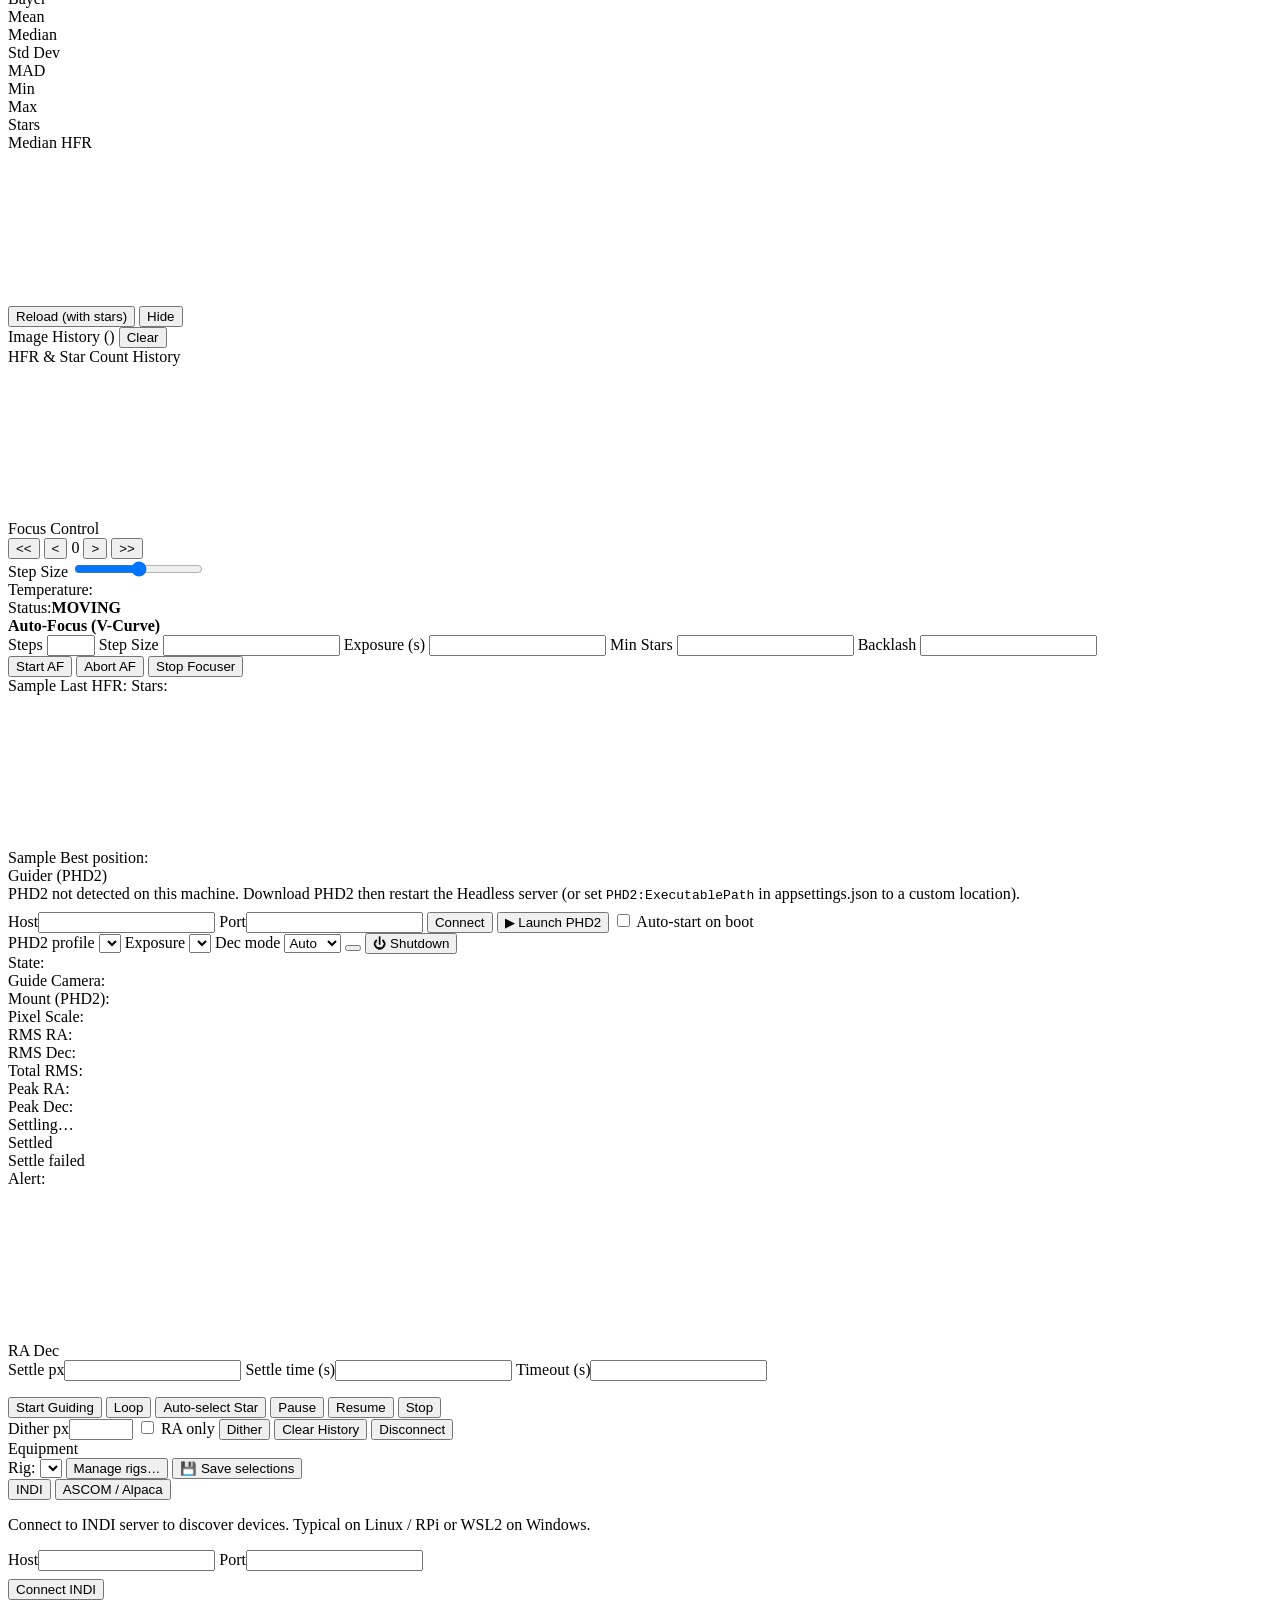
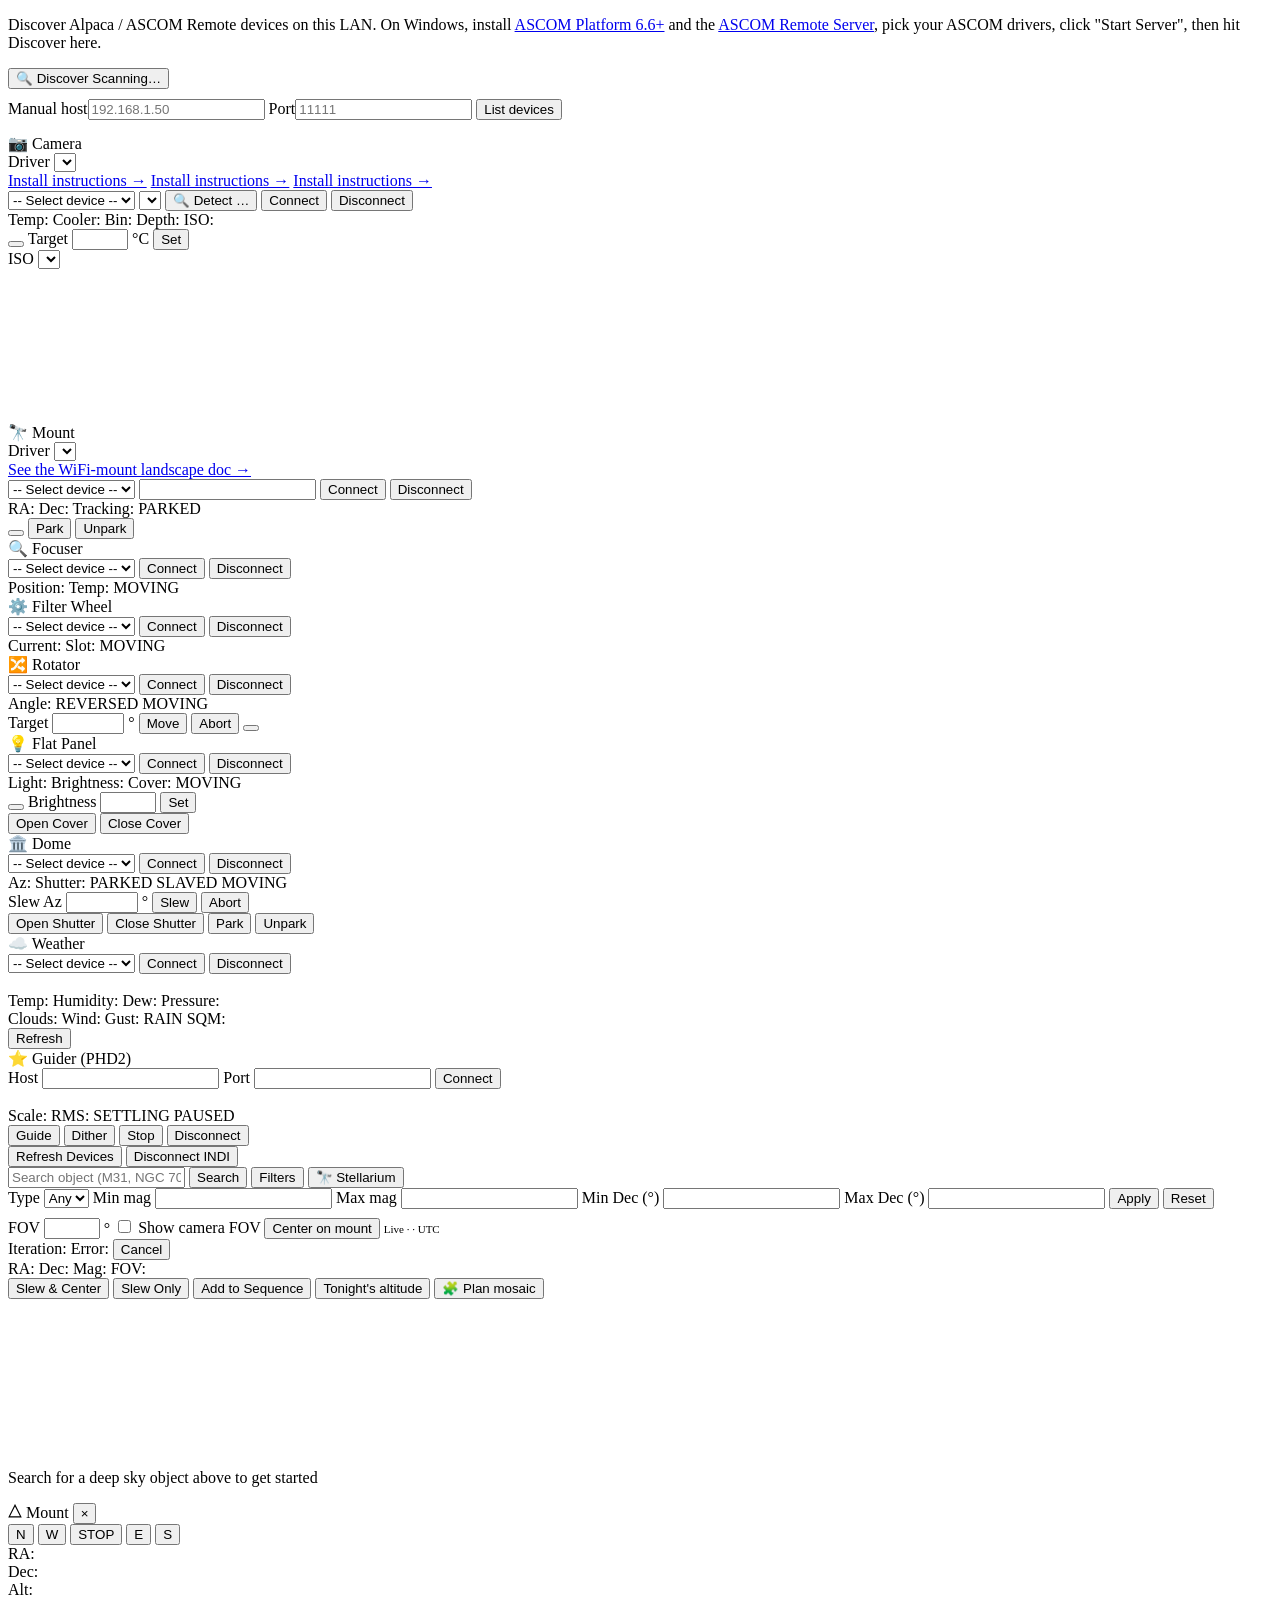
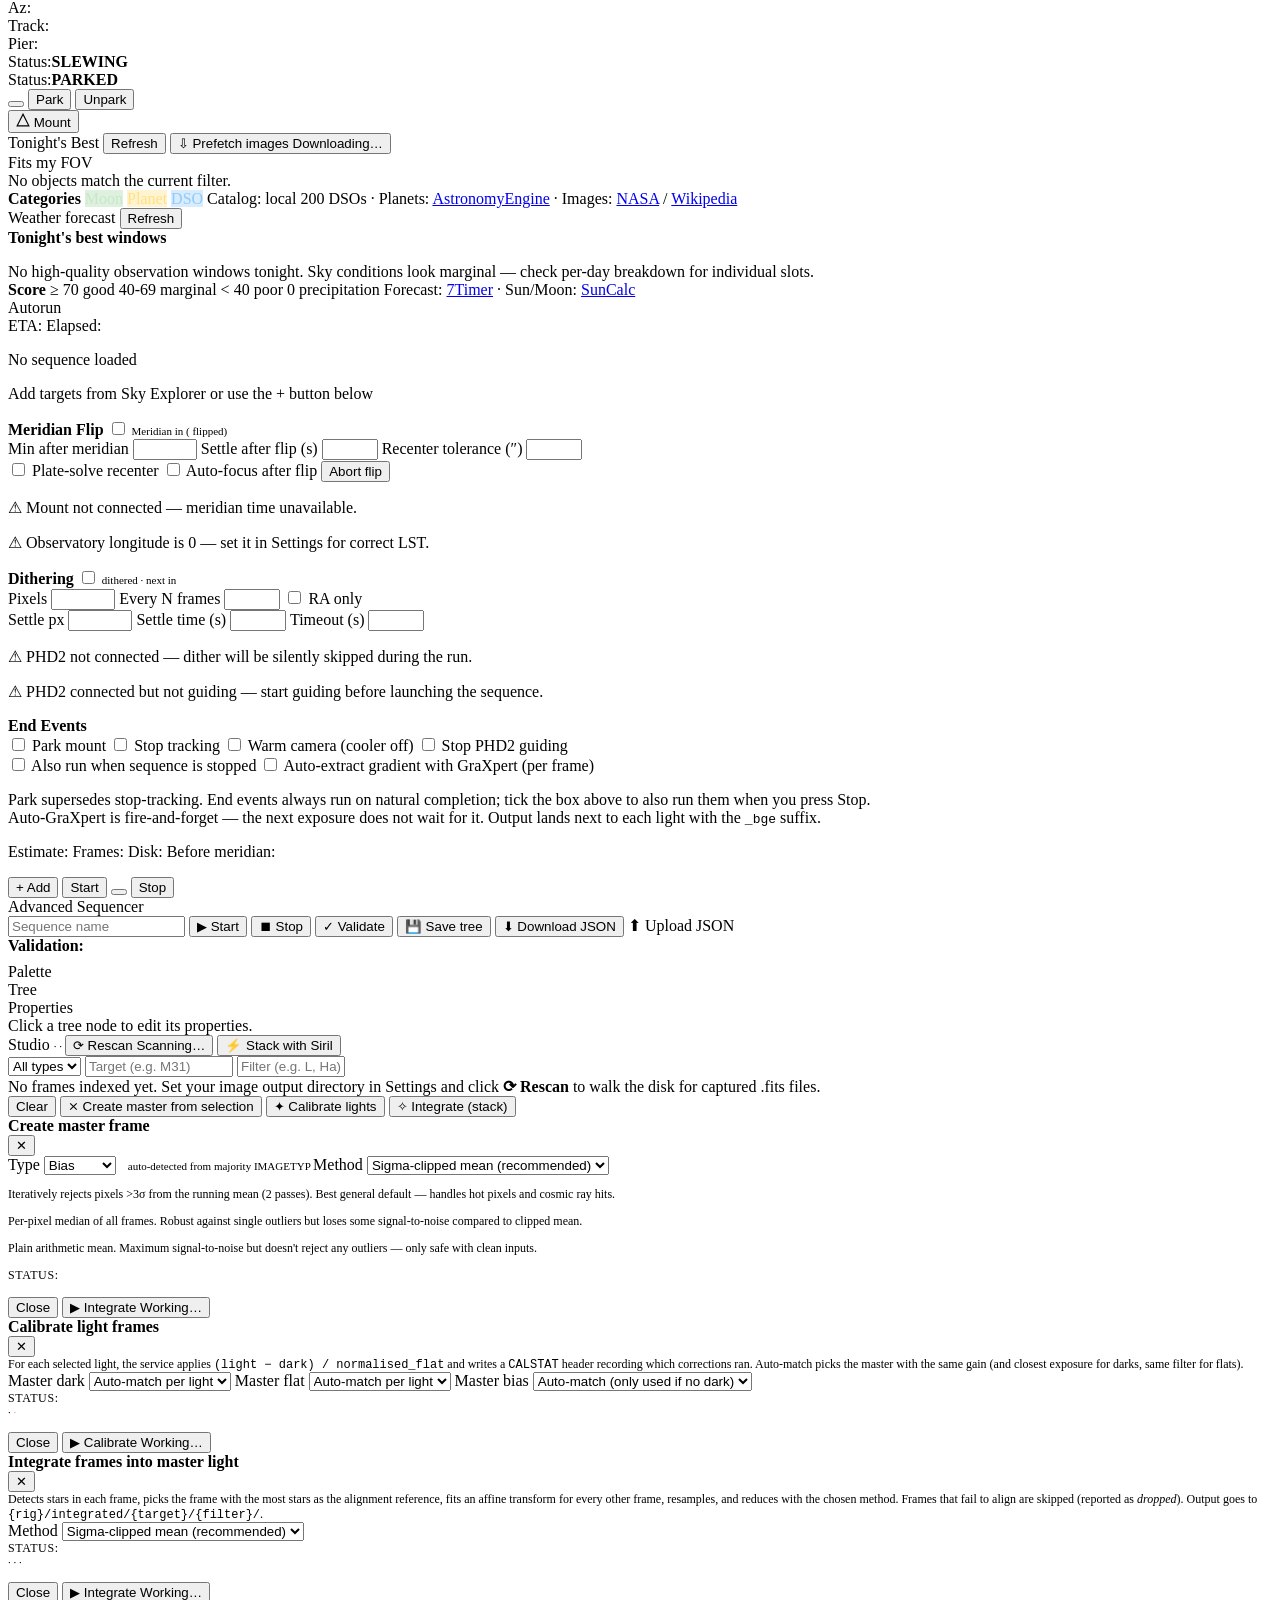
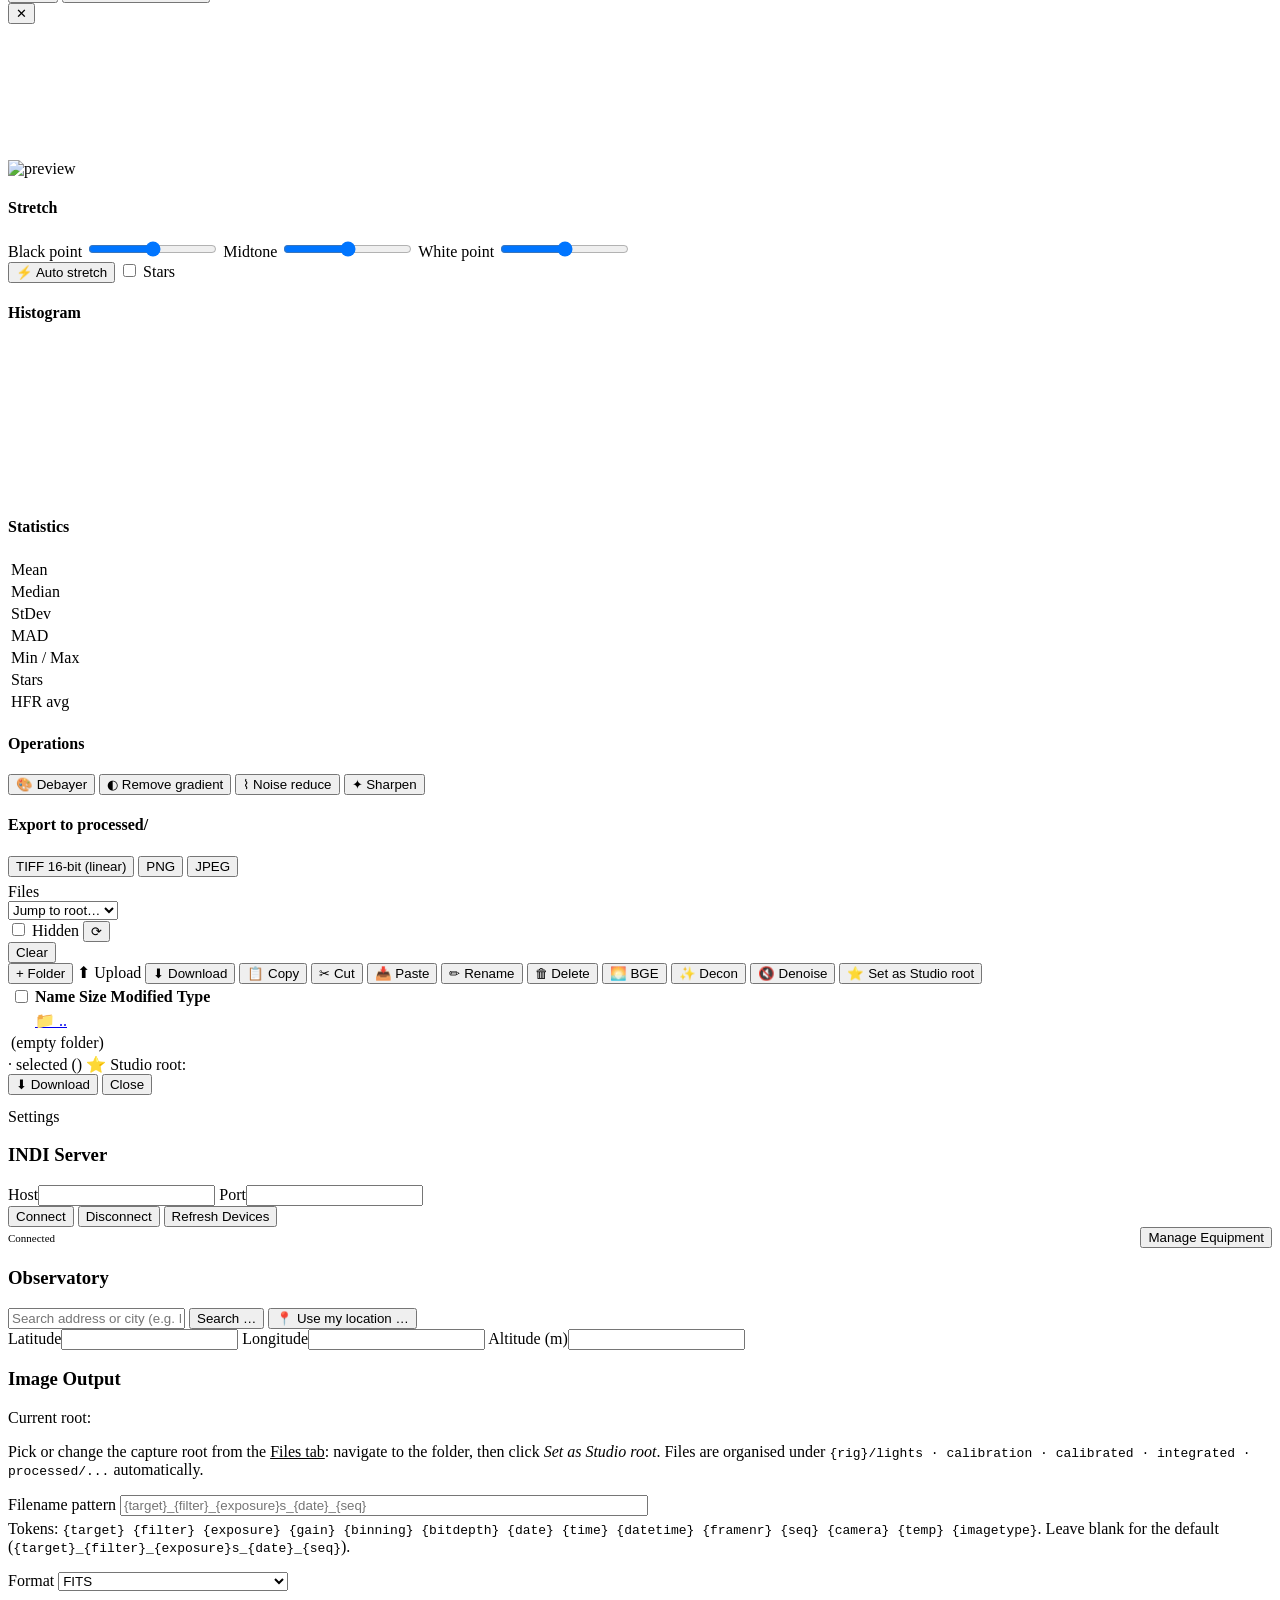
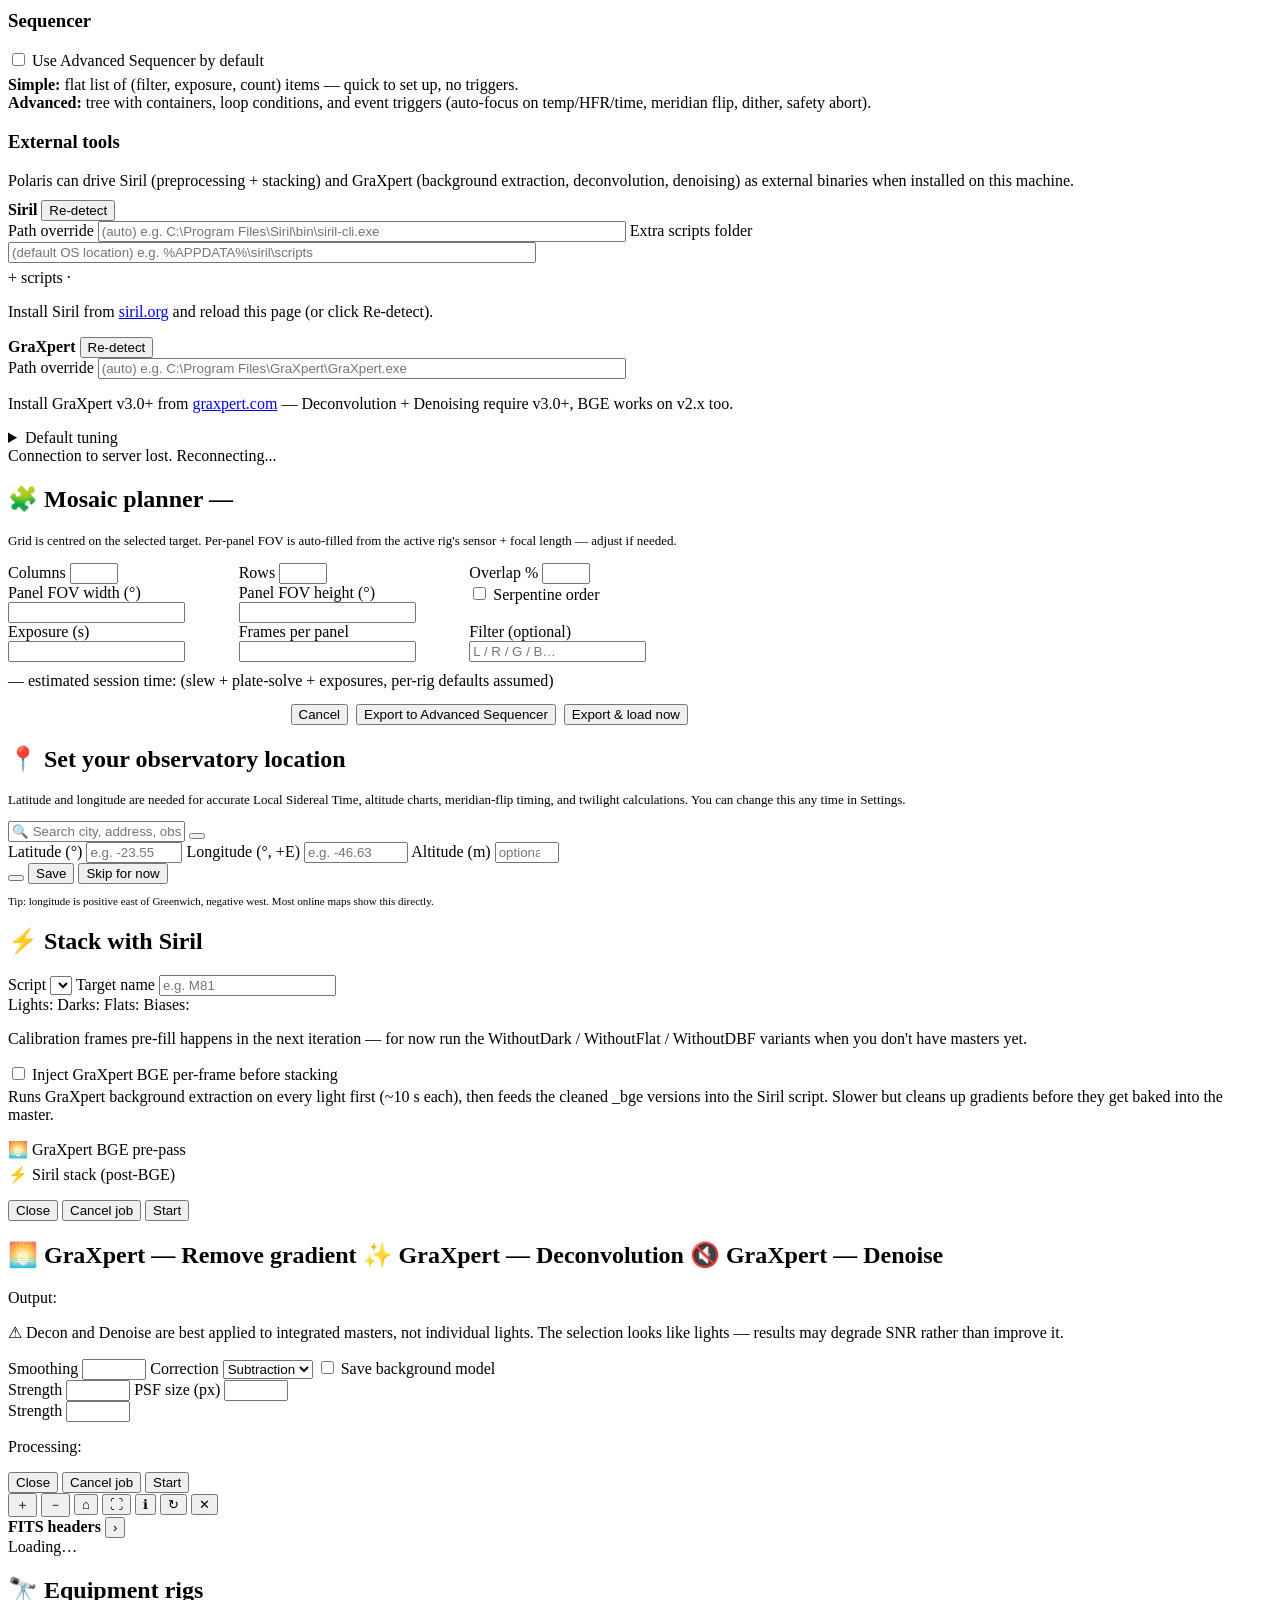
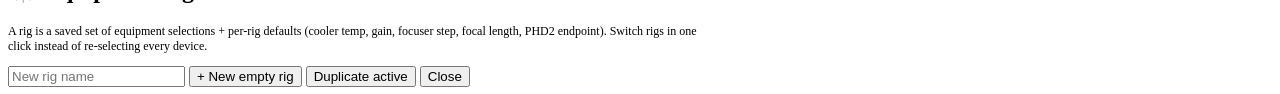
==== commit 7dc21d09: "external: F7 — Siril + GraXpert combo pipeline in STUDIO modal The Siril run modal now offers a "Inj" ====
--- a/src/NINA.Headless/wwwroot/index.html
+++ b/src/NINA.Headless/wwwroot/index.html
@@ -2037,10 +2037,25 @@
                                        @change="saveEndActions()" :disabled="seqState === 'running'">
                                 Also run when sequence is stopped
                             </label>
+                            <!-- Per-frame hook (lives in End Events panel to keep the
+                                 Autorun UI compact). Disabled when GraXpert isn't installed
+                                 with a tooltip explaining why. -->
+                            <label class="seq-dither-checkbox"
+                                   :title="graxpert.status?.available
+                                           ? 'After each saved light, run GraXpert background extraction in the background'
+                                           : 'Install GraXpert on the server to enable this'">
+                                <input type="checkbox" x-model="endActions.autoGraXpert"
+                                       @change="saveEndActions()"
+                                       :disabled="seqState === 'running' || !graxpert.status?.available">
+                                Auto-extract gradient with GraXpert (per frame)
+                            </label>
                         </div>
                         <p class="seq-dither-hint text-muted">
                             Park supersedes stop-tracking. End events always run on natural completion;
                             tick the box above to also run them when you press Stop.
+                            <br>
+                            Auto-GraXpert is fire-and-forget — the next exposure does not wait for it.
+                            Output lands next to each light with the <code>_bge</code> suffix.
                         </p>
                     </div>
                 </div>
@@ -3311,8 +3326,46 @@
                 variants when you don't have masters yet.
             </p>
 
-            <!-- Progress block once a job starts -->
+            <!-- Encadear GraXpert BGE antes do Siril stack. Útil em
+                 céus com forte poluição luminosa onde cada light
+                 tem gradient distinto: cada um sai limpo do BGE,
+                 depois o Siril stacka frames já uniformes. -->
+            <div x-show="graxpert.status?.available && !siril.currentJob" style="margin: 8px 0">
+                <label class="seq-dither-checkbox">
+                    <input type="checkbox" x-model="siril.modalInjectBge">
+                    Inject GraXpert BGE per-frame before stacking
+                </label>
+                <p class="hint" style="margin-top:4px">
+                    Runs GraXpert background extraction on every light
+                    first (~10 s each), then feeds the cleaned _bge
+                    versions into the Siril script. Slower but cleans
+                    up gradients before they get baked into the master.
+                </p>
+            </div>
+
+            <!-- BGE pre-pass progress (only when modalInjectBge is on
+                 and the BGE batch is in flight). -->
+            <div class="siril-modal-progress"
+                 x-show="siril.modalBgePhase && !siril.currentJob">
+                <div class="hint" style="margin-bottom:6px">🌅 GraXpert BGE pre-pass</div>
+                <div class="siril-modal-progress-bar">
+                    <div class="siril-modal-progress-fill"
+                         :style="'width: ' + (siril.modalBgePhase
+                             ? Math.round(100 * (siril.modalBgePhase.done + siril.modalBgePhase.failed)
+                                          / Math.max(1, siril.modalBgePhase.total))
+                             : 0) + '%'"></div>
+                </div>
+                <div class="siril-modal-progress-meta">
+                    <span x-text="(siril.modalBgePhase?.done || 0) + ' / '
+                                  + (siril.modalBgePhase?.total || 0) + ' done'"></span>
+                    <span x-text="(siril.modalBgePhase?.failed || 0) + ' failed'"></span>
+                </div>
+            </div>
+
+            <!-- Siril phase progress -->
             <div class="siril-modal-progress" x-show="siril.currentJob">
+                <div class="hint" style="margin-bottom:6px"
+                     x-show="siril.modalBgePhase">⚡ Siril stack (post-BGE)</div>
                 <div class="siril-modal-progress-bar">
                     <div class="siril-modal-progress-fill"
                          :style="'width: ' + (siril.currentJob?.percentDone || 0) + '%'"></div>
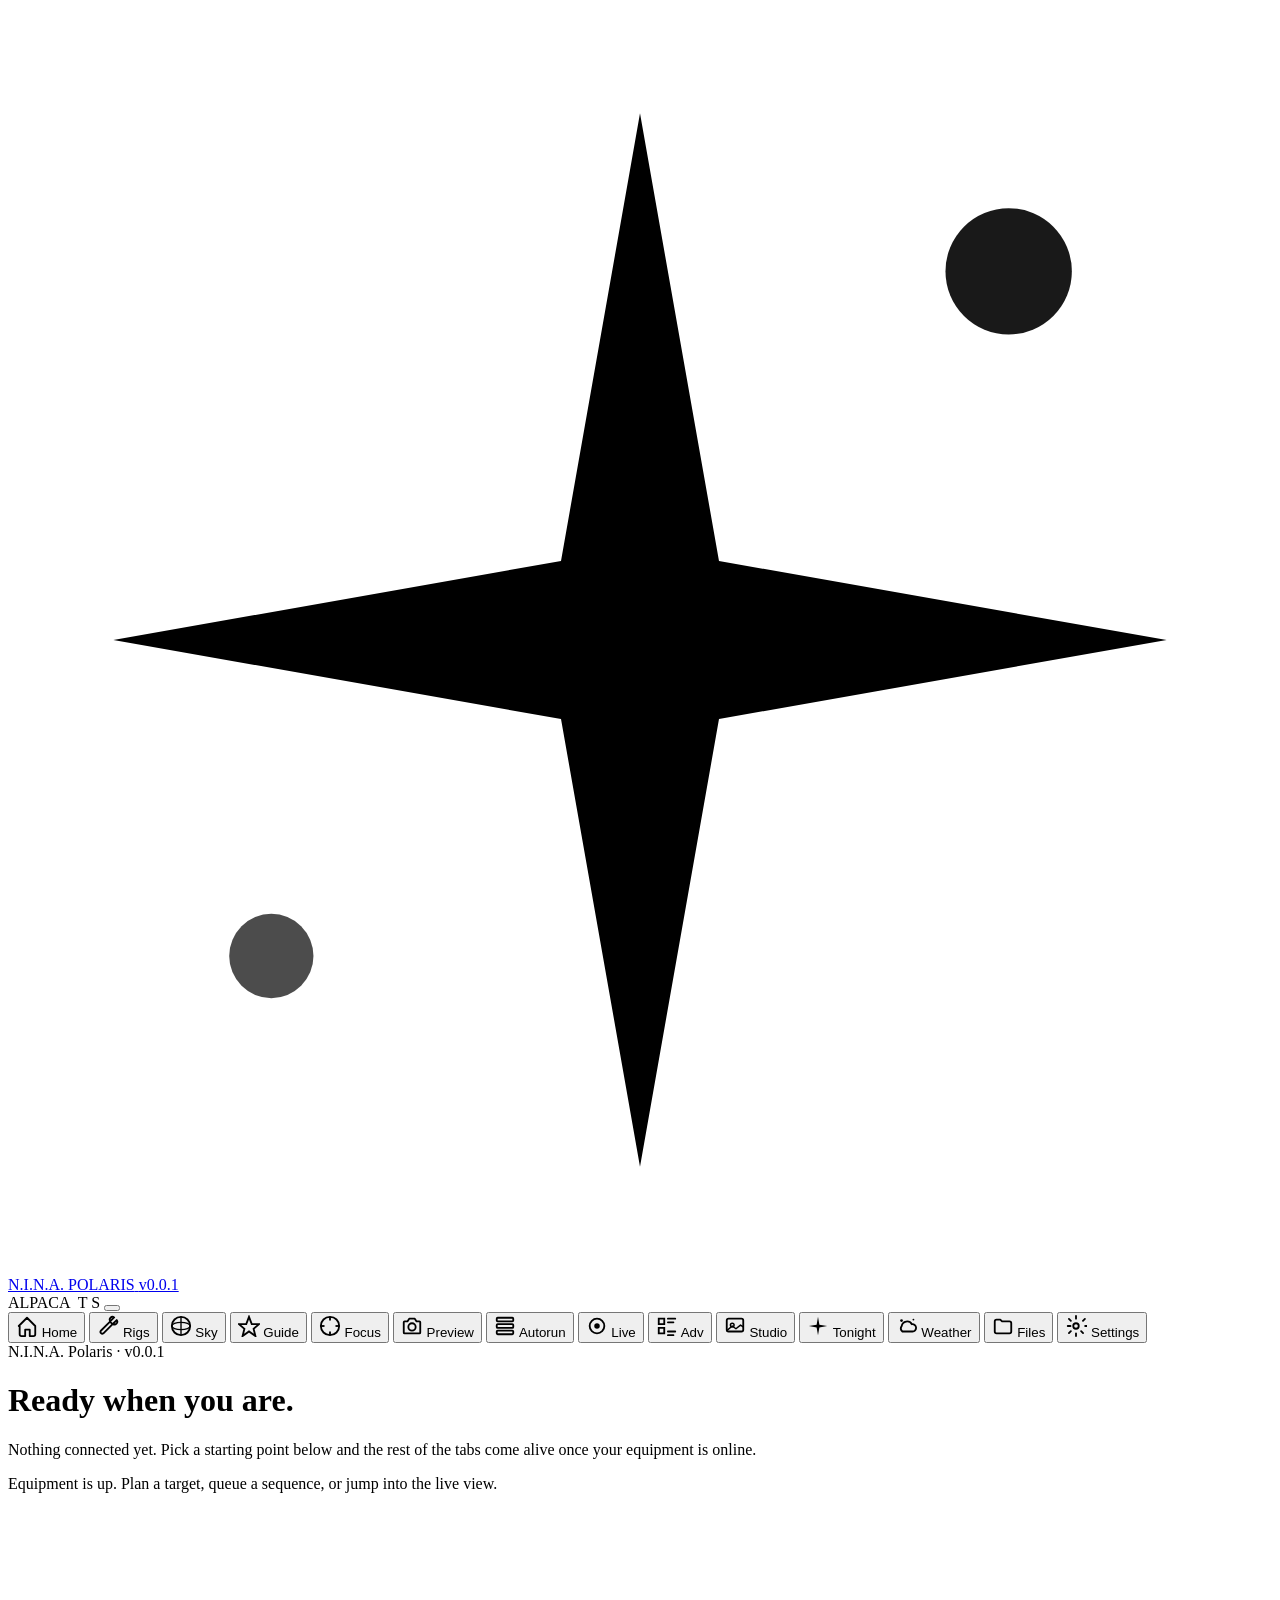
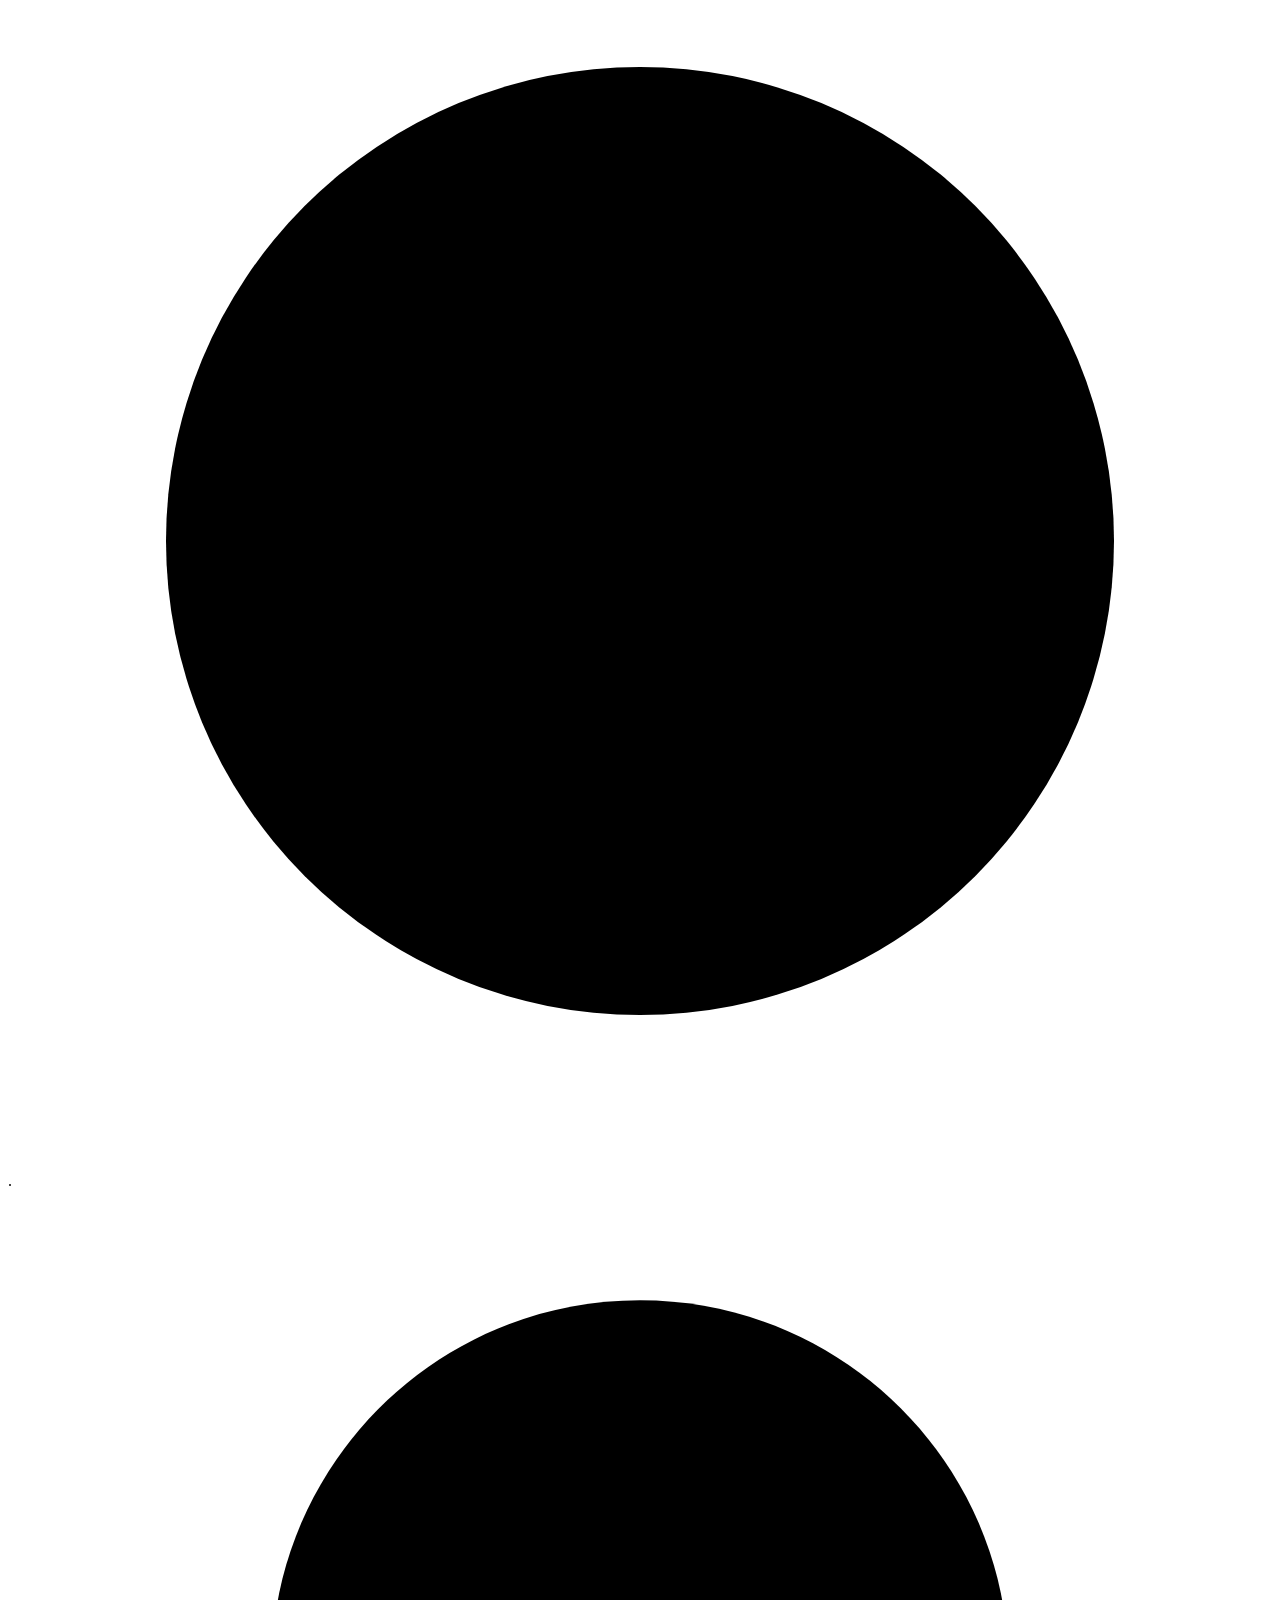
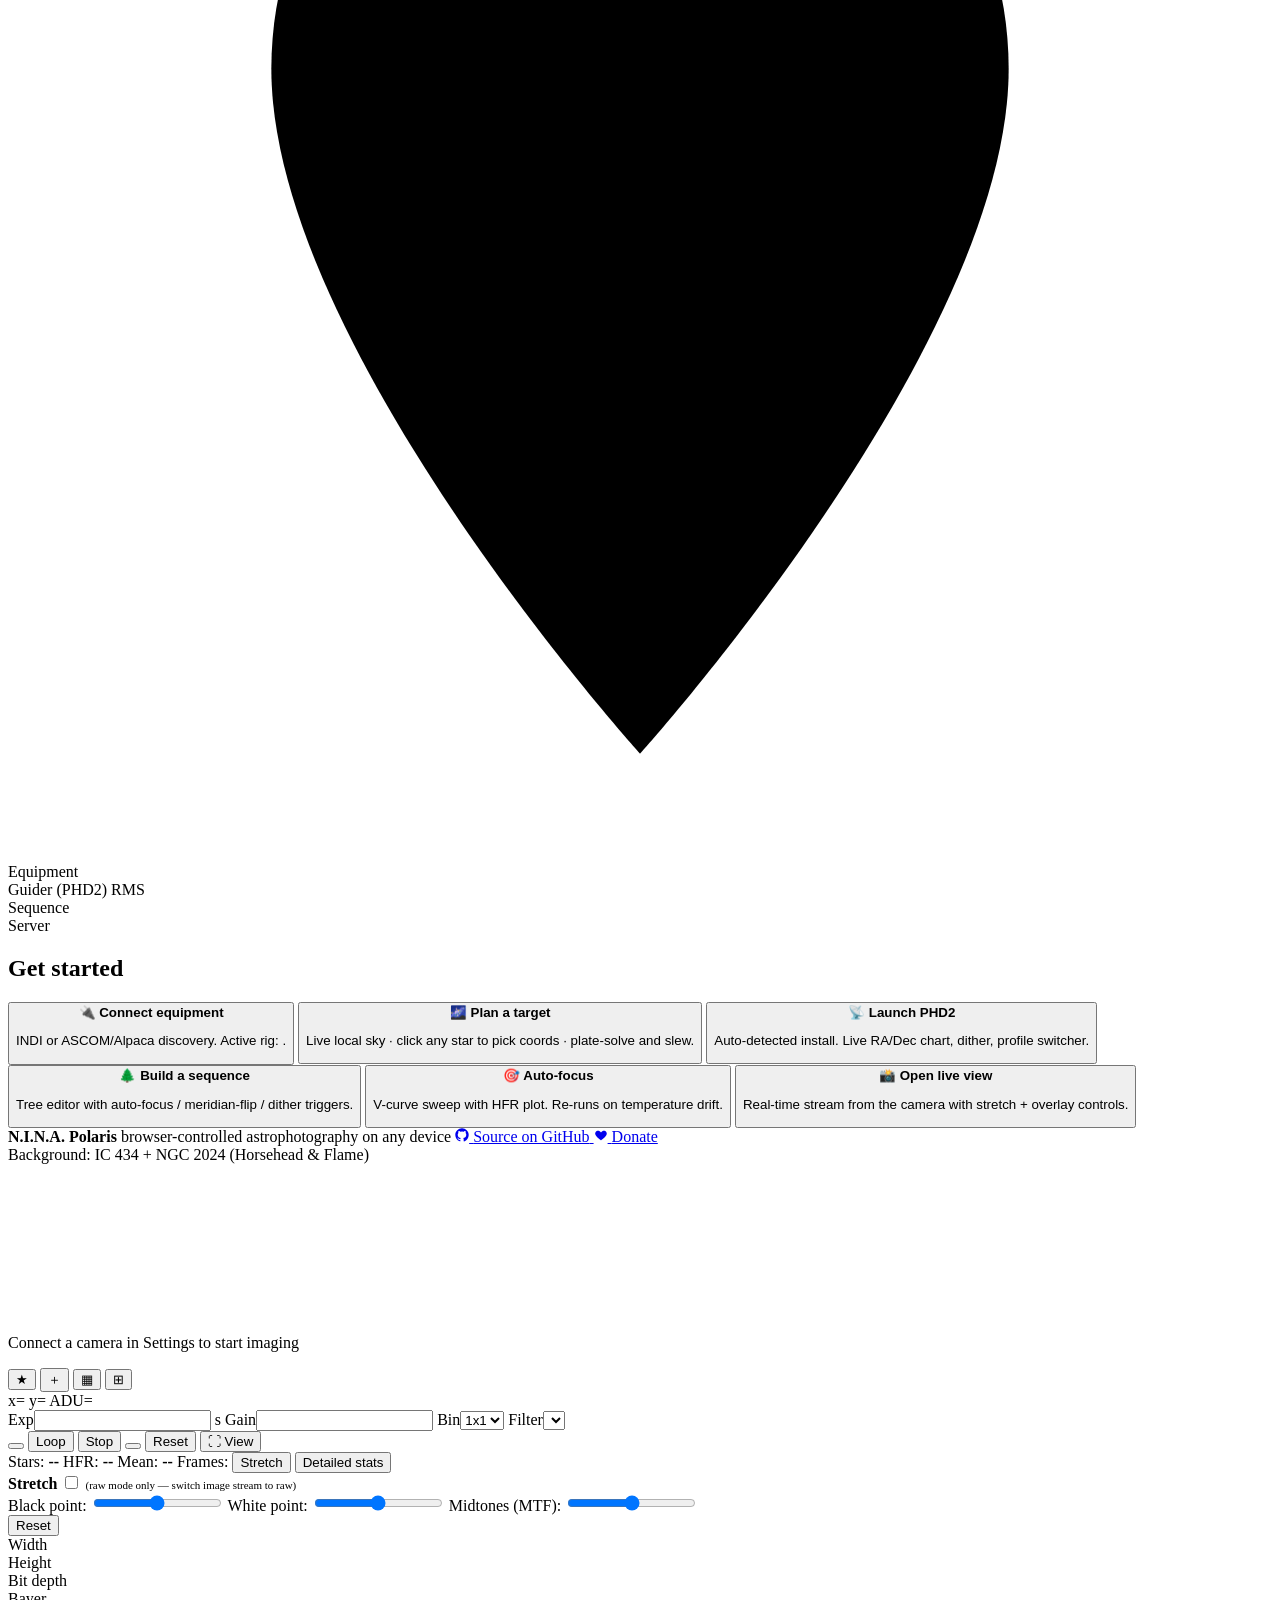
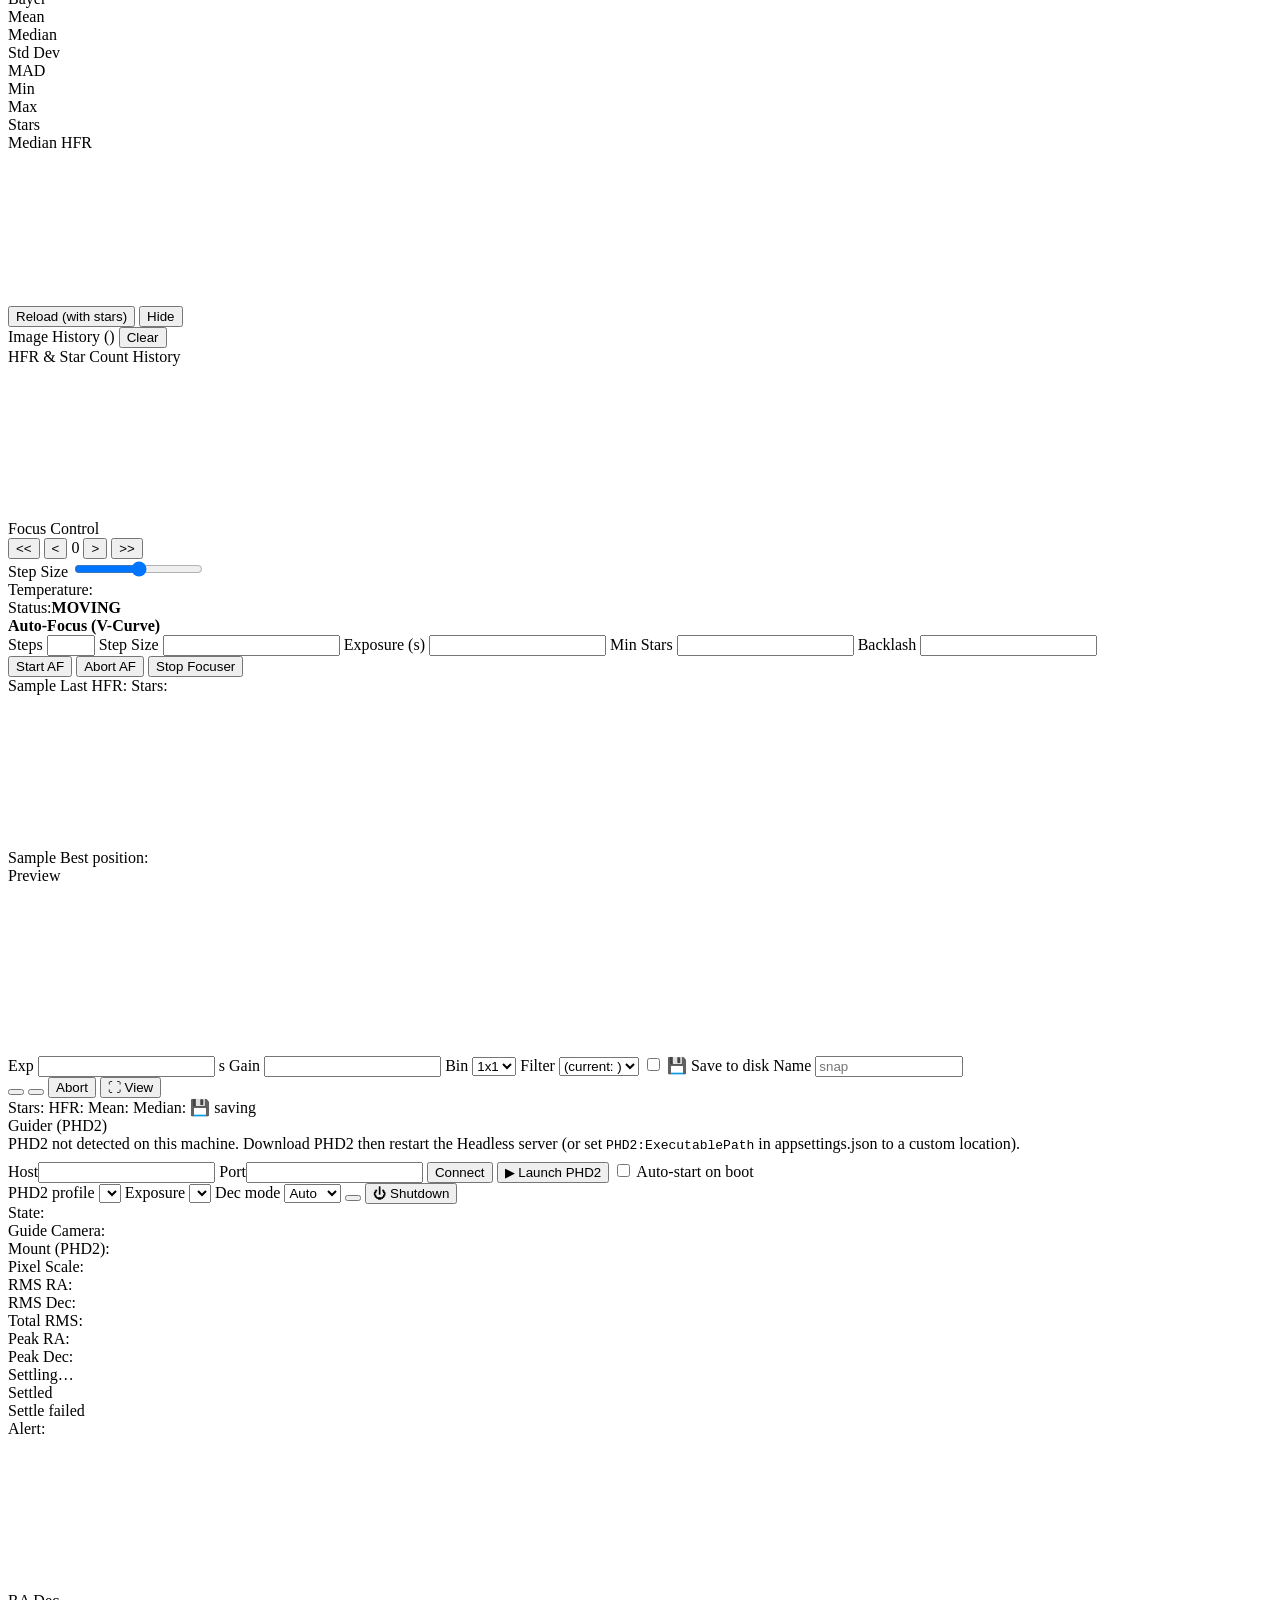
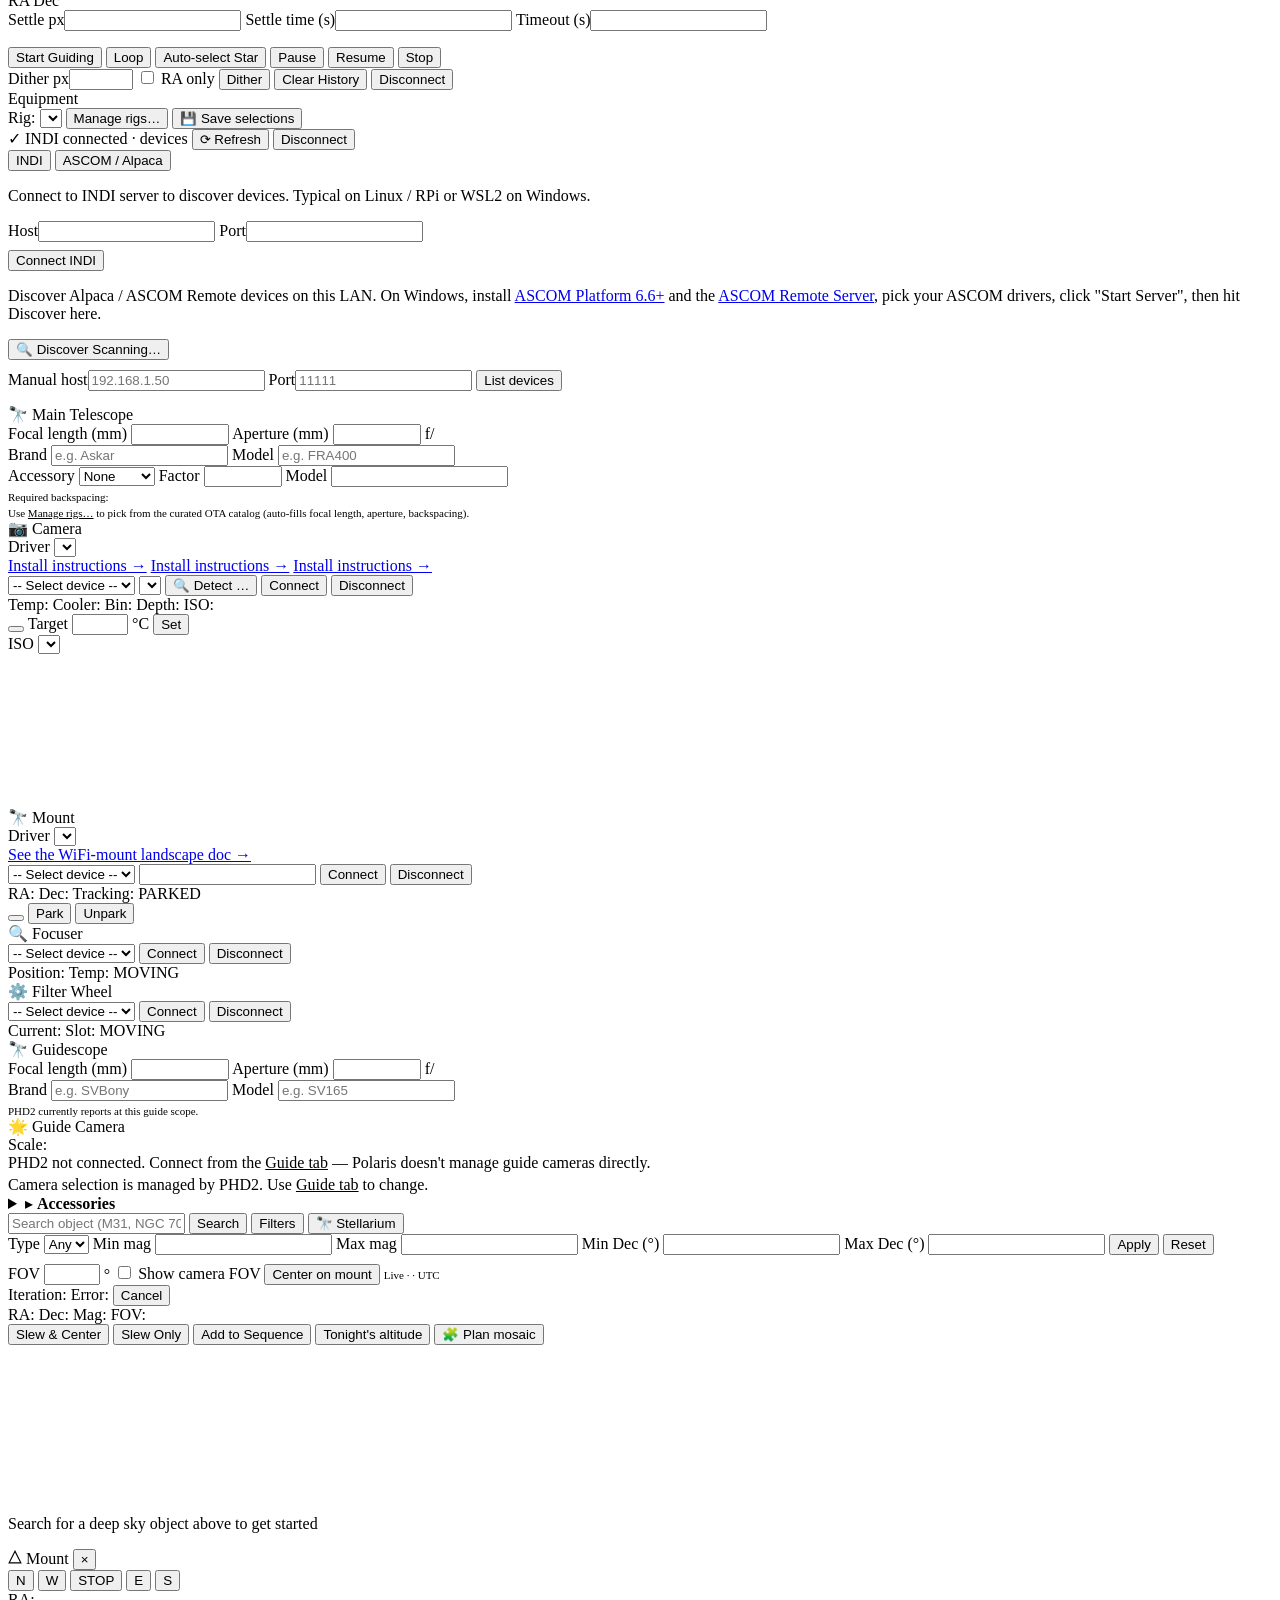
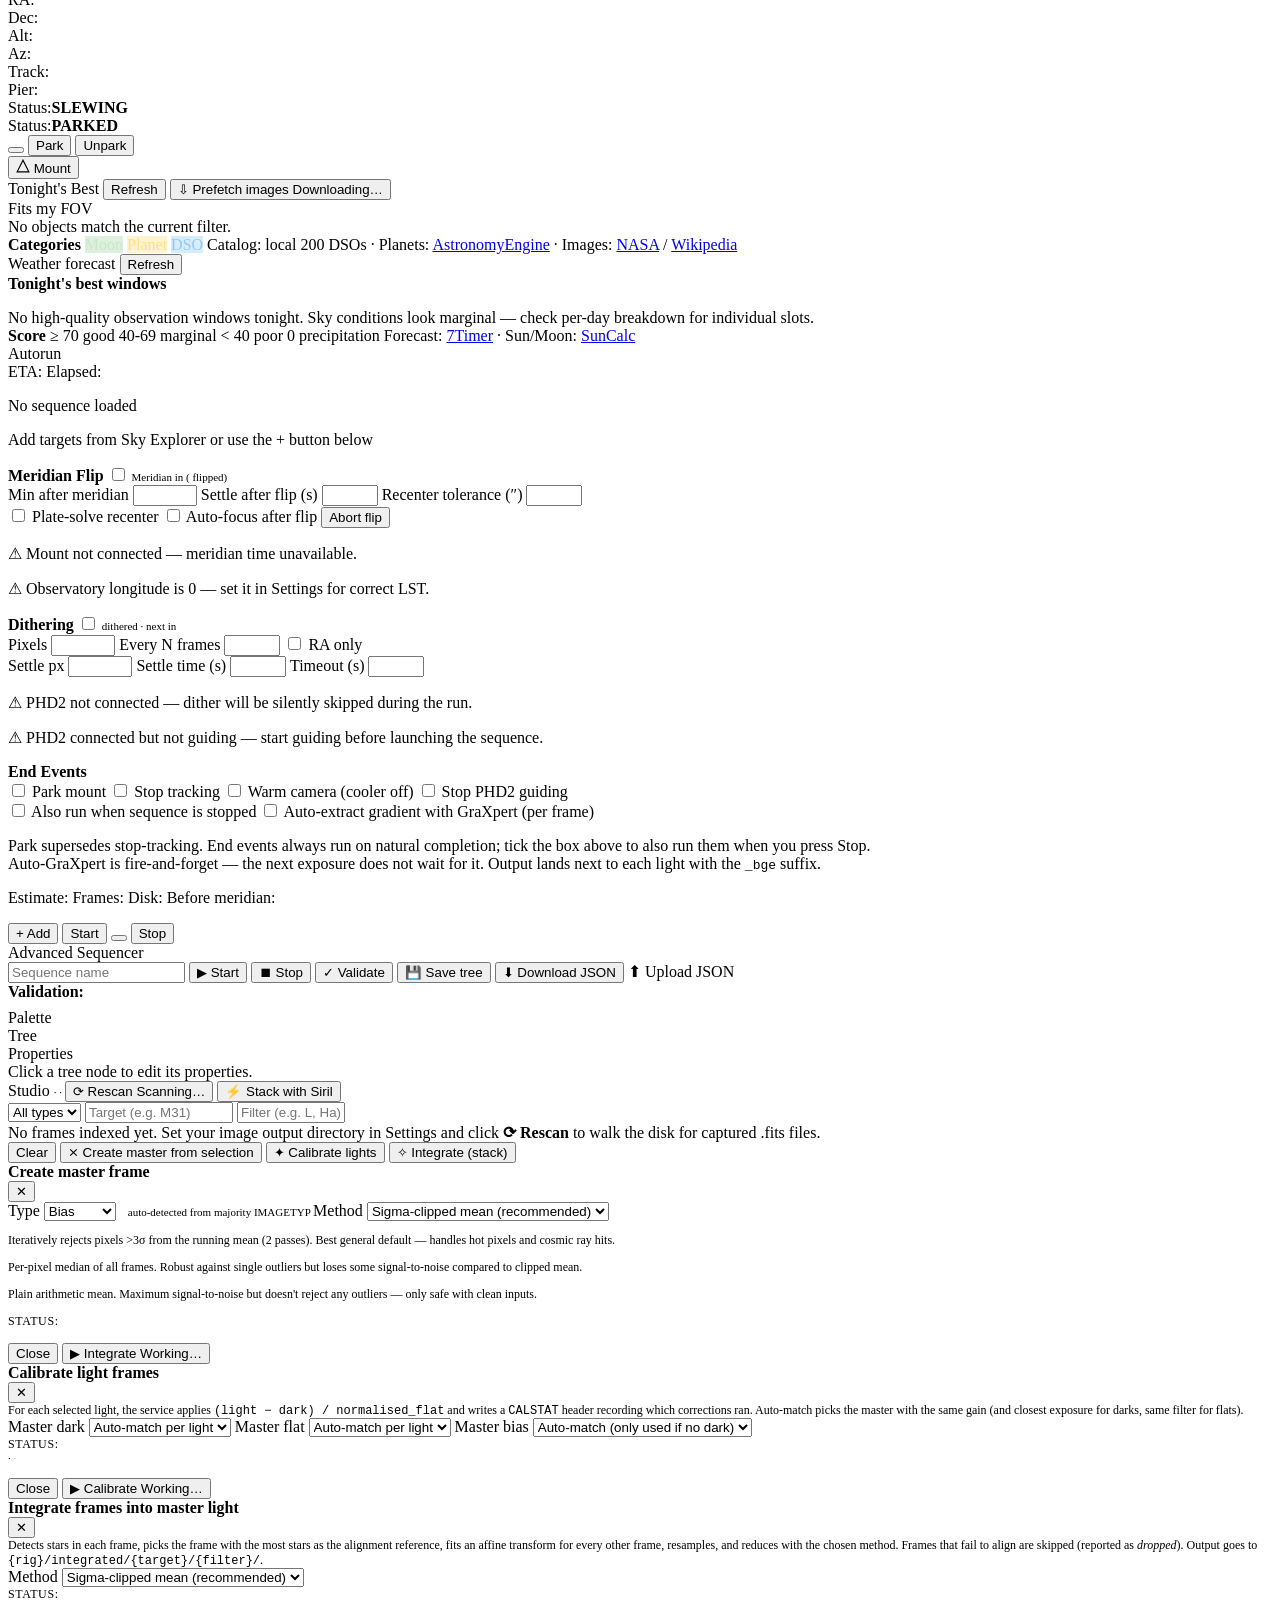
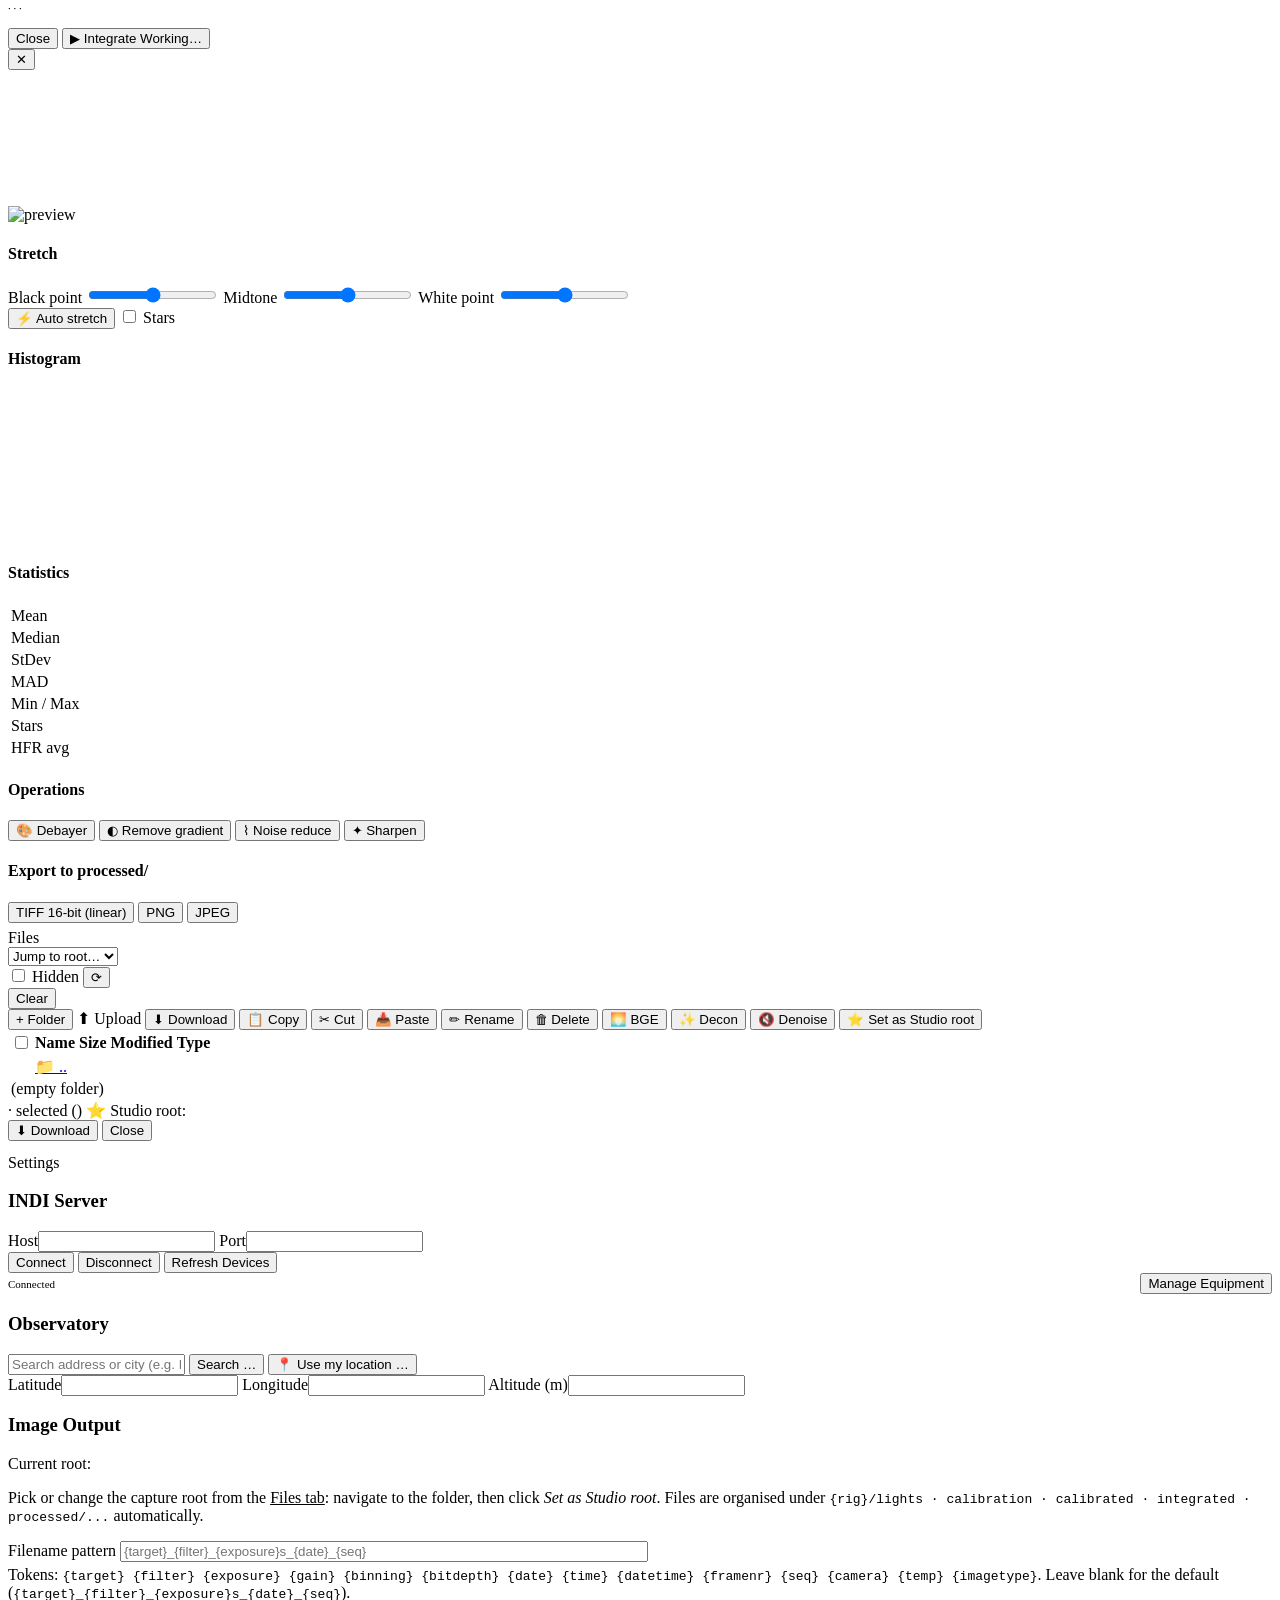
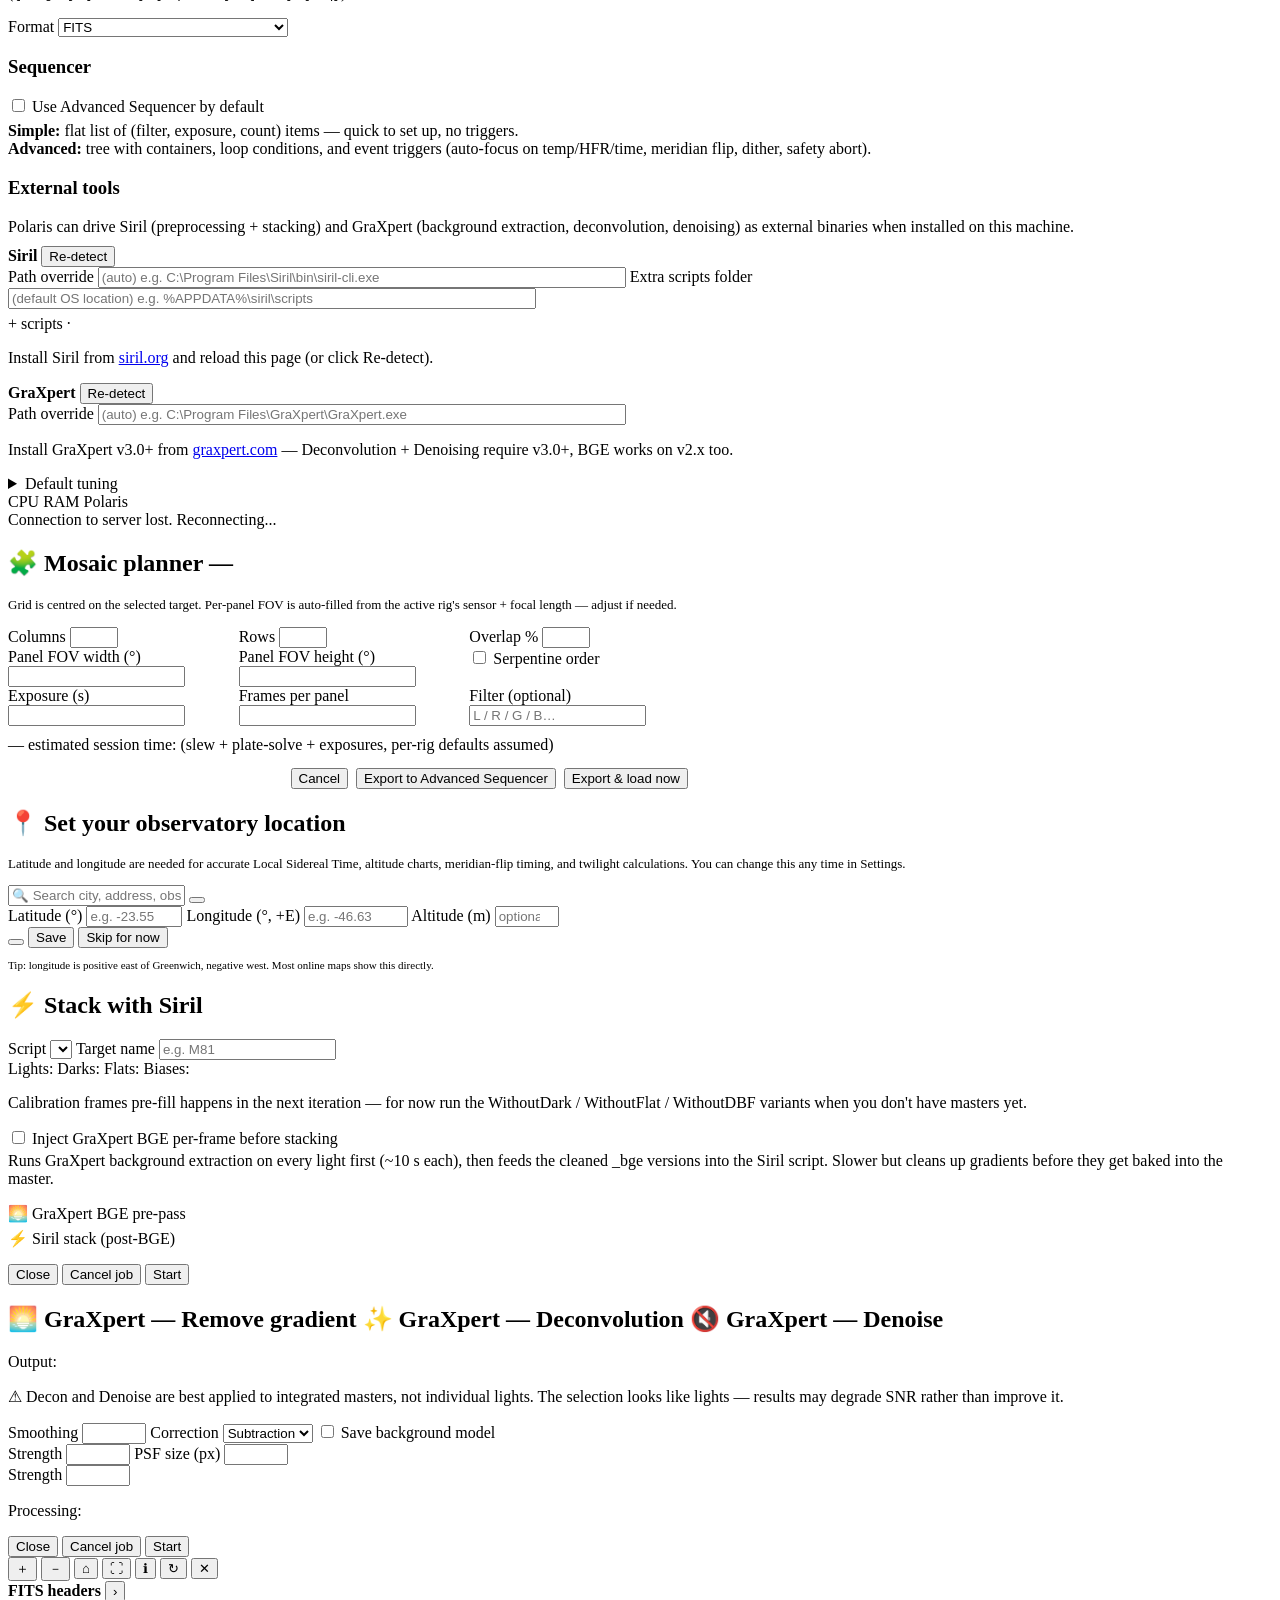
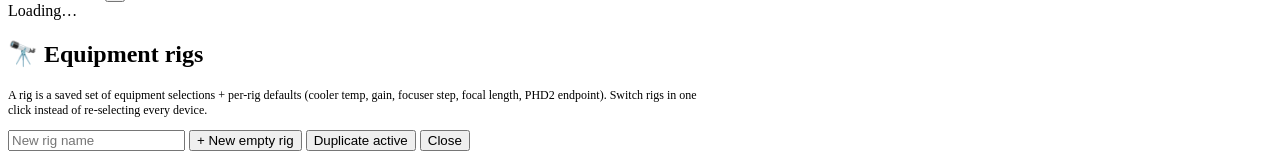
==== commit 6a89a785: "ui: revert AutoFocus Motor → Focuser User clarified the original "Focuser" label was correct; the re" ====
--- a/src/NINA.Headless/wwwroot/index.html
+++ b/src/NINA.Headless/wwwroot/index.html
@@ -82,21 +82,17 @@
     <div class="app-layout">
         <!-- Sidebar (desktop) / Bottom tabs (mobile) -->
         <nav class="sidebar">
+            <!-- Sidebar order follows the rough mental model of a
+                 typical session: arrive (Home) → pick gear (Rigs) →
+                 pick a target (Sky) → start guiding (Guide) → focus
+                 (Focus) → fire the schedule (Autorun) → watch frames
+                 land (Live) → drop into the tree sequencer if needed
+                 (Adv) → post-process (Studio) → plan ahead
+                 (Tonight, Weather) → manage files (Files) → config
+                 (Settings). -->
             <button class="nav-btn" :class="{ active: tab === 'home' }" @click="tab = 'home'" title="Home">
                 <svg viewBox="0 0 24 24" width="22" height="22"><path d="M3 12l9-9 9 9v9a2 2 0 01-2 2h-4v-7H10v7H6a2 2 0 01-2-2v-9z" fill="none" stroke="currentColor" stroke-width="2" stroke-linejoin="round"/></svg>
                 <span class="nav-label">Home</span>
-            </button>
-            <button class="nav-btn" :class="{ active: tab === 'live' }" @click="tab = 'live'" title="Live View">
-                <svg viewBox="0 0 24 24" width="22" height="22"><circle cx="12" cy="12" r="8" fill="none" stroke="currentColor" stroke-width="2"/><circle cx="12" cy="12" r="3" fill="currentColor"/></svg>
-                <span class="nav-label">Live</span>
-            </button>
-            <button class="nav-btn" :class="{ active: tab === 'focus' }" @click="tab = 'focus'" title="Focus">
-                <svg viewBox="0 0 24 24" width="22" height="22"><circle cx="12" cy="12" r="10" fill="none" stroke="currentColor" stroke-width="2"/><line x1="12" y1="2" x2="12" y2="6" stroke="currentColor" stroke-width="2"/><line x1="12" y1="18" x2="12" y2="22" stroke="currentColor" stroke-width="2"/><line x1="2" y1="12" x2="6" y2="12" stroke="currentColor" stroke-width="2"/><line x1="18" y1="12" x2="22" y2="12" stroke="currentColor" stroke-width="2"/></svg>
-                <span class="nav-label">Focus</span>
-            </button>
-            <button class="nav-btn" :class="{ active: tab === 'guide' }" @click="tab = 'guide'" title="Guider">
-                <svg viewBox="0 0 24 24" width="22" height="22"><polygon points="12,2 15,10 23,10 17,15 19,23 12,18 5,23 7,15 1,10 9,10" fill="none" stroke="currentColor" stroke-width="2"/></svg>
-                <span class="nav-label">Guide</span>
             </button>
             <button class="nav-btn" :class="{ active: tab === 'equip' }" @click="tab = 'equip'" title="Equipment">
                 <svg viewBox="0 0 24 24" width="22" height="22"><path d="M14.7 6.3a1 1 0 0 0 0 1.4l1.6 1.6a1 1 0 0 0 1.4 0l3.8-3.8a3 3 0 0 1-4.2 4.2L7 20a2 2 0 0 1-2.8-2.8l10.3-10.3a3 3 0 0 1 4.2-4.2l-3.8 3.8z" fill="none" stroke="currentColor" stroke-width="2" stroke-linecap="round" stroke-linejoin="round"/></svg>
@@ -106,17 +102,25 @@
                 <svg viewBox="0 0 24 24" width="22" height="22"><circle cx="12" cy="12" r="10" fill="none" stroke="currentColor" stroke-width="2"/><ellipse cx="12" cy="12" rx="10" ry="4" fill="none" stroke="currentColor" stroke-width="1.5"/><line x1="12" y1="2" x2="12" y2="22" stroke="currentColor" stroke-width="1.5"/></svg>
                 <span class="nav-label">Sky</span>
             </button>
-            <button class="nav-btn" :class="{ active: tab === 'tonight' }" @click="tab = 'tonight'; loadTonightsBest()" title="Tonight's Best">
-                <svg viewBox="0 0 24 24" width="22" height="22"><path d="M12 2 L13.5 10.5 L22 12 L13.5 13.5 L12 22 L10.5 13.5 L2 12 L10.5 10.5 Z" fill="currentColor"/></svg>
-                <span class="nav-label">Tonight</span>
+            <button class="nav-btn" :class="{ active: tab === 'guide' }" @click="tab = 'guide'" title="Guider">
+                <svg viewBox="0 0 24 24" width="22" height="22"><polygon points="12,2 15,10 23,10 17,15 19,23 12,18 5,23 7,15 1,10 9,10" fill="none" stroke="currentColor" stroke-width="2"/></svg>
+                <span class="nav-label">Guide</span>
             </button>
-            <button class="nav-btn" :class="{ active: tab === 'weather' }" @click="tab = 'weather'; loadWeatherForecast()" title="Weather forecast">
-                <svg viewBox="0 0 24 24" width="22" height="22"><path d="M7 18h11a4 4 0 1 0-.7-7.95A6 6 0 0 0 6.2 12.04 4.5 4.5 0 0 0 7 18z" fill="none" stroke="currentColor" stroke-width="2" stroke-linejoin="round"/><circle cx="6" cy="6" r="1.5" fill="currentColor"/><circle cx="19" cy="5" r="1" fill="currentColor"/></svg>
-                <span class="nav-label">Weather</span>
+            <button class="nav-btn" :class="{ active: tab === 'focus' }" @click="tab = 'focus'" title="Focus">
+                <svg viewBox="0 0 24 24" width="22" height="22"><circle cx="12" cy="12" r="10" fill="none" stroke="currentColor" stroke-width="2"/><line x1="12" y1="2" x2="12" y2="6" stroke="currentColor" stroke-width="2"/><line x1="12" y1="18" x2="12" y2="22" stroke="currentColor" stroke-width="2"/><line x1="2" y1="12" x2="6" y2="12" stroke="currentColor" stroke-width="2"/><line x1="18" y1="12" x2="22" y2="12" stroke="currentColor" stroke-width="2"/></svg>
+                <span class="nav-label">Focus</span>
+            </button>
+            <button class="nav-btn" :class="{ active: tab === 'preview' }" @click="tab = 'preview'" title="Preview (snap test shots)">
+                <svg viewBox="0 0 24 24" width="22" height="22"><path d="M4 7h3l2-3h6l2 3h3a1 1 0 0 1 1 1v11a1 1 0 0 1-1 1H4a1 1 0 0 1-1-1V8a1 1 0 0 1 1-1z" fill="none" stroke="currentColor" stroke-width="2" stroke-linejoin="round"/><circle cx="12" cy="13" r="4" fill="none" stroke="currentColor" stroke-width="2"/></svg>
+                <span class="nav-label">Preview</span>
             </button>
             <button class="nav-btn" :class="{ active: tab === 'sequence' }" @click="tab = 'sequence'; loadEndActions()" title="Autorun (shooting schedule)">
                 <svg viewBox="0 0 24 24" width="22" height="22"><rect x="3" y="3" width="18" height="4" rx="1" fill="none" stroke="currentColor" stroke-width="2"/><rect x="3" y="10" width="18" height="4" rx="1" fill="none" stroke="currentColor" stroke-width="2"/><rect x="3" y="17" width="18" height="4" rx="1" fill="none" stroke="currentColor" stroke-width="2"/></svg>
                 <span class="nav-label">Autorun</span>
+            </button>
+            <button class="nav-btn" :class="{ active: tab === 'live' }" @click="tab = 'live'" title="Live View">
+                <svg viewBox="0 0 24 24" width="22" height="22"><circle cx="12" cy="12" r="8" fill="none" stroke="currentColor" stroke-width="2"/><circle cx="12" cy="12" r="3" fill="currentColor"/></svg>
+                <span class="nav-label">Live</span>
             </button>
             <button class="nav-btn" :class="{ active: tab === 'seqadv' }" @click="tab = 'seqadv'; loadAdvSeq()" title="Advanced Sequencer">
                 <svg viewBox="0 0 24 24" width="22" height="22"><path d="M3 4h6v6H3V4zm0 10h6v6H3v-6zm10-10h8m-8 4h6m-6 10h8m-8 4h6" fill="none" stroke="currentColor" stroke-width="2" stroke-linecap="round"/></svg>
@@ -125,6 +129,14 @@
             <button class="nav-btn" :class="{ active: tab === 'studio' }" @click="tab = 'studio'; loadStudio()" title="Studio (post-processing)">
                 <svg viewBox="0 0 24 24" width="22" height="22"><rect x="3" y="4" width="18" height="14" rx="2" fill="none" stroke="currentColor" stroke-width="2"/><circle cx="9" cy="11" r="2" fill="none" stroke="currentColor" stroke-width="1.6"/><path d="M3 17l6-5 4 3 5-4 3 2" fill="none" stroke="currentColor" stroke-width="1.6" stroke-linecap="round" stroke-linejoin="round"/></svg>
                 <span class="nav-label">Studio</span>
+            </button>
+            <button class="nav-btn" :class="{ active: tab === 'tonight' }" @click="tab = 'tonight'; loadTonightsBest()" title="Tonight's Best">
+                <svg viewBox="0 0 24 24" width="22" height="22"><path d="M12 2 L13.5 10.5 L22 12 L13.5 13.5 L12 22 L10.5 13.5 L2 12 L10.5 10.5 Z" fill="currentColor"/></svg>
+                <span class="nav-label">Tonight</span>
+            </button>
+            <button class="nav-btn" :class="{ active: tab === 'weather' }" @click="tab = 'weather'; loadWeatherForecast()" title="Weather forecast">
+                <svg viewBox="0 0 24 24" width="22" height="22"><path d="M7 18h11a4 4 0 1 0-.7-7.95A6 6 0 0 0 6.2 12.04 4.5 4.5 0 0 0 7 18z" fill="none" stroke="currentColor" stroke-width="2" stroke-linejoin="round"/><circle cx="6" cy="6" r="1.5" fill="currentColor"/><circle cx="19" cy="5" r="1" fill="currentColor"/></svg>
+                <span class="nav-label">Weather</span>
             </button>
             <button class="nav-btn" :class="{ active: tab === 'files' }" @click="tab = 'files'; filesInit()" title="Files (server file explorer)">
                 <svg viewBox="0 0 24 24" width="22" height="22"><path d="M3 7a2 2 0 0 1 2-2h4l2 2h8a2 2 0 0 1 2 2v9a2 2 0 0 1-2 2H5a2 2 0 0 1-2-2V7z" fill="none" stroke="currentColor" stroke-width="2" stroke-linejoin="round"/></svg>
@@ -545,6 +557,111 @@
                             <span x-show="autoFocus.bestHfr"><strong x-text="'HFR ≈ ' + autoFocus.bestHfr?.toFixed(2)"></strong></span>
                         </div>
                     </div>
+                </div>
+            </div>
+
+            <!-- PREVIEW — snap test shots with optional save -->
+            <div x-show="tab === 'preview'" class="tab-panel preview-tab-panel">
+                <div class="panel-header">
+                    Preview
+                    <span class="status-indicator-sm"
+                          :class="preview.busy ? 'warn' : (selectedCamera ? 'ok' : 'error')"
+                          x-text="preview.busy ? 'EXPOSING'
+                                   : (preview.looping ? 'LOOPING'
+                                   : (selectedCamera || 'No camera'))"></span>
+                </div>
+
+                <div class="preview-area">
+                    <!-- Dedicated canvas pair (separate ids from LIVE so
+                         both tabs can coexist in the DOM and the
+                         multi-canvas renderer draws to both — switching
+                         tabs shows the latest frame instantly without
+                         a re-fetch). -->
+                    <canvas id="previewCanvas" class="preview-canvas"></canvas>
+                    <canvas id="previewOverlayCanvas" class="preview-overlay-canvas"></canvas>
+                    <div class="preview-overlay" x-show="!preview.lastSnapAt">
+                        <p x-text="selectedCamera
+                                    ? 'Pick exposure + bin, then Take snap'
+                                    : 'No camera connected — connect from Rigs tab first'"></p>
+                    </div>
+                </div>
+
+                <div class="quick-controls">
+                    <div class="control-row">
+                        <label>Exp
+                            <input type="number" x-model.number="preview.exposure"
+                                   step="0.5" min="0.001" class="input-sm"
+                                   :disabled="preview.busy"> s
+                        </label>
+                        <label>Gain
+                            <input type="number" x-model.number="preview.gain"
+                                   step="10" min="0" class="input-sm"
+                                   :disabled="preview.busy">
+                        </label>
+                        <label>Bin
+                            <select x-model="preview.binning" class="input-sm"
+                                    :disabled="preview.busy">
+                                <option value="1">1x1</option>
+                                <option value="2">2x2</option>
+                                <option value="4">4x4</option>
+                            </select>
+                        </label>
+                        <label x-show="filterWheel.connected && filterWheel.filters.length > 0">
+                            Filter
+                            <select x-model="preview.filter" class="input-sm"
+                                    :disabled="preview.busy">
+                                <option value="">(current: <span x-text="filterWheel.currentFilter"></span>)</option>
+                                <template x-for="f in filterWheel.filters" :key="f">
+                                    <option :value="f" x-text="f"></option>
+                                </template>
+                            </select>
+                        </label>
+                        <label class="seq-dither-checkbox"
+                               title="When ON, snap is written to {rig}/snaps/{filter}_{date}/. When OFF the snap renders here but isn't saved.">
+                            <input type="checkbox" x-model="preview.saveToDisk"
+                                   :disabled="preview.busy">
+                            💾 Save to disk
+                        </label>
+                        <label x-show="preview.saveToDisk"
+                               title="Folder name under {rig}/snaps/. Defaults to 'snap'.">
+                            Name
+                            <input type="text" x-model="preview.targetName"
+                                   class="input-sm" style="width:140px"
+                                   :disabled="preview.busy"
+                                   placeholder="snap">
+                        </label>
+                    </div>
+                    <div class="control-row actions">
+                        <button class="btn btn-primary" @click="previewTakeSnap()"
+                                :disabled="preview.busy || preview.looping || !selectedCamera">
+                            <span x-text="preview.busy ? 'Exposing…' : '📸 Take snap'"></span>
+                        </button>
+                        <button class="btn"
+                                :class="preview.looping ? 'btn-active' : ''"
+                                @click="previewToggleLoop()"
+                                :disabled="!selectedCamera">
+                            <span x-text="preview.looping ? '⏹ Stop loop' : '↻ Loop'"></span>
+                        </button>
+                        <button class="btn btn-danger" @click="previewAbort()"
+                                :disabled="!preview.busy && !preview.looping">
+                            Abort
+                        </button>
+                        <button class="btn" @click="openImageViewer()"
+                                :disabled="!selectedCamera"
+                                title="Full-resolution zoom/pan viewer">⛶ View</button>
+                    </div>
+                </div>
+
+                <div class="stats-bar" x-show="preview.lastStats">
+                    <span>Stars: <strong x-text="preview.lastStats?.starCount ?? '--'"></strong></span>
+                    <span>HFR: <strong x-text="preview.lastStats?.hfr?.toFixed?.(2) ?? '--'"></strong></span>
+                    <span>Mean: <strong x-text="preview.lastStats?.mean?.toFixed?.(0) ?? '--'"></strong></span>
+                    <span>Median: <strong x-text="preview.lastStats?.median?.toFixed?.(0) ?? '--'"></strong></span>
+                    <span class="text-ok" x-show="preview.saveToDisk">💾 saving</span>
+                    <span x-show="preview.lastSnapAt" class="text-muted"
+                          x-text="'last: ' + (preview.lastSnapAt
+                                              ? new Date(preview.lastSnapAt).toLocaleTimeString()
+                                              : '')"></span>
                 </div>
             </div>
 
@@ -702,7 +819,26 @@
                             title="Save current device selections into this rig">💾 Save selections</button>
                 </div>
 
-                <!-- Driver-source picker (INDI vs ASCOM Alpaca) -->
+                <!-- Compact connection strip — visible when an INDI server
+                     is reachable. Replaces the bottom-of-panel "Disconnect
+                     INDI" footer so the user always sees connection state
+                     at the top of the tab without scrolling. -->
+                <div class="equip-connection-strip connected" x-show="indiConnected" x-cloak>
+                    <span class="equip-conn-status ok">✓ INDI connected</span>
+                    <span class="equip-conn-detail">
+                        <code x-text="settings.indiHost + ':' + settings.indiPort"></code>
+                        ·
+                        <strong x-text="devices.length"></strong> devices
+                    </span>
+                    <span style="flex:1"></span>
+                    <button class="btn btn-sm" @click="refreshDevices()"
+                            title="Re-enumerate INDI devices">⟳ Refresh</button>
+                    <button class="btn btn-sm btn-danger" @click="disconnectIndi()">Disconnect</button>
+                </div>
+
+                <!-- Driver-source picker (INDI vs ASCOM Alpaca) — shown
+                     when nothing is connected yet. The expanded form
+                     below acts like an "expanded" variant of the strip. -->
                 <div class="equip-connect-prompt" x-show="!indiConnected">
                     <div class="equip-source-tabs">
                         <button class="btn" :class="equipSource === 'indi' ? 'btn-active' : ''"
@@ -806,7 +942,90 @@
                     </div>
                 </div>
 
-                <div class="equip-scroll" x-show="indiConnected">
+                <!-- Role grid: cards visible regardless of INDI connection
+                     state. Hardware cards show empty dropdowns + grey
+                     status dots until the user connects to INDI/Alpaca
+                     above; metadata-only cards (Main Telescope OTA,
+                     Guidescope) work immediately because they don't
+                     depend on any backend connection. -->
+                <div class="equip-scroll equip-grid">
+
+                    <!-- Main Telescope (OTA optics — metadata only,
+                         no hardware connection). Fields map 1:1 to
+                         EquipmentProfile.{FocalLengthMm, ApertureMm,
+                         TelescopeBrand, TelescopeModel, AccessoryType,
+                         AccessoryModel, AccessoryFactor,
+                         RequiredBackspacingMm} which the rig already
+                         persists. -->
+                    <div class="equip-card equip-card-metadata">
+                        <div class="equip-card-header">
+                            <span class="equip-card-icon">&#x1F52D;</span>
+                            <span class="equip-card-title">Main Telescope</span>
+                            <span class="equip-status-dot"
+                                  :class="settings.focalLength > 0 ? 'configured' : 'disconnected'"></span>
+                        </div>
+                        <div class="equip-card-body">
+                            <div class="equip-meta-row">
+                                <label>Focal length (mm)
+                                    <input type="number" x-model.number="settings.focalLength"
+                                           @change="saveOpticsDebounced(); updateFov()"
+                                           step="10" min="0" class="input-sm" style="width:90px">
+                                </label>
+                                <label>Aperture (mm)
+                                    <input type="number" x-model.number="settings.aperture"
+                                           @change="saveOpticsDebounced()"
+                                           step="5" min="0" class="input-sm" style="width:80px">
+                                </label>
+                                <span class="equip-meta-derived"
+                                      x-show="settings.focalLength > 0 && settings.aperture > 0">
+                                    f/<strong x-text="(settings.focalLength / settings.aperture).toFixed(1)"></strong>
+                                </span>
+                            </div>
+                            <div class="equip-meta-row">
+                                <label>Brand
+                                    <input type="text" x-model="settings.telescopeBrand"
+                                           @change="saveOpticsDebounced()"
+                                           class="input-sm" placeholder="e.g. Askar">
+                                </label>
+                                <label>Model
+                                    <input type="text" x-model="settings.telescopeModel"
+                                           @change="saveOpticsDebounced()"
+                                           class="input-sm" placeholder="e.g. FRA400">
+                                </label>
+                            </div>
+                            <div class="equip-meta-row">
+                                <label>Accessory
+                                    <select x-model="settings.accessoryType"
+                                            @change="saveOpticsDebounced()" class="input-sm">
+                                        <option value="">None</option>
+                                        <option value="reducer">Reducer</option>
+                                        <option value="flattener">Flattener</option>
+                                        <option value="barlow">Barlow</option>
+                                        <option value="extender">Extender</option>
+                                    </select>
+                                </label>
+                                <label x-show="settings.accessoryType">Factor
+                                    <input type="number" x-model.number="settings.accessoryFactor"
+                                           @change="saveOpticsDebounced()"
+                                           step="0.05" min="0.1" max="5" class="input-sm" style="width:70px">
+                                </label>
+                                <label x-show="settings.accessoryType" style="flex:1">Model
+                                    <input type="text" x-model="settings.accessoryModel"
+                                           @change="saveOpticsDebounced()" class="input-sm">
+                                </label>
+                            </div>
+                            <p class="hint" style="margin:4px 0 0;font-size:11px"
+                               x-show="settings.requiredBackspacingMm">
+                                Required backspacing: <strong x-text="settings.requiredBackspacingMm + ' mm'"></strong>
+                            </p>
+                            <p class="hint" style="margin:4px 0 0;font-size:11px">
+                                Use <a href="#" @click.prevent="rigModalOpen = true; loadOpticsCatalogue()"
+                                       style="color:var(--accent)">Manage rigs…</a>
+                                to pick from the curated OTA catalog (auto-fills focal length,
+                                aperture, backspacing).
+                            </p>
+                        </div>
+                    </div>
 
                     <!-- Camera -->
                     <div class="equip-card">
@@ -1095,6 +1314,110 @@
                         </div>
                     </div>
 
+                    <!-- Guidescope (OTA optics for the guide setup —
+                         metadata only, no hardware connection). The
+                         guide camera itself is owned by PHD2 (next
+                         card). The pixel scale we display here is what
+                         PHD2 would derive from this focal length +
+                         camera pixel size. -->
+                    <div class="equip-card equip-card-metadata">
+                        <div class="equip-card-header">
+                            <span class="equip-card-icon">&#x1F52D;</span>
+                            <span class="equip-card-title">Guidescope</span>
+                            <span class="equip-status-dot"
+                                  :class="settings.guiderFocalLengthMm > 0 ? 'configured' : 'disconnected'"></span>
+                        </div>
+                        <div class="equip-card-body">
+                            <div class="equip-meta-row">
+                                <label>Focal length (mm)
+                                    <input type="number" x-model.number="settings.guiderFocalLengthMm"
+                                           @change="saveOpticsDebounced()"
+                                           step="10" min="0" class="input-sm" style="width:90px">
+                                </label>
+                                <label>Aperture (mm)
+                                    <input type="number" x-model.number="settings.guiderApertureMm"
+                                           @change="saveOpticsDebounced()"
+                                           step="5" min="0" class="input-sm" style="width:80px">
+                                </label>
+                                <span class="equip-meta-derived"
+                                      x-show="settings.guiderFocalLengthMm > 0 && settings.guiderApertureMm > 0">
+                                    f/<strong x-text="(settings.guiderFocalLengthMm / settings.guiderApertureMm).toFixed(1)"></strong>
+                                </span>
+                            </div>
+                            <div class="equip-meta-row">
+                                <label>Brand
+                                    <input type="text" x-model="settings.guideTelescopeBrand"
+                                           @change="saveOpticsDebounced()"
+                                           class="input-sm" placeholder="e.g. SVBony">
+                                </label>
+                                <label>Model
+                                    <input type="text" x-model="settings.guideTelescopeModel"
+                                           @change="saveOpticsDebounced()"
+                                           class="input-sm" placeholder="e.g. SV165">
+                                </label>
+                            </div>
+                            <p class="hint" style="margin:4px 0 0;font-size:11px"
+                               x-show="guider.connected && guider.pixelScale">
+                                PHD2 currently reports
+                                <strong x-text="guider.pixelScale?.toFixed(3) + '&quot;/px'"></strong>
+                                at this guide scope.
+                            </p>
+                        </div>
+                    </div>
+
+                    <!-- Guide Camera (read-only — PHD2 owns the actual
+                         guide cam connection. Polaris just surfaces
+                         what PHD2 reports). -->
+                    <div class="equip-card equip-card-metadata">
+                        <div class="equip-card-header">
+                            <span class="equip-card-icon">&#x1F31F;</span>
+                            <span class="equip-card-title">Guide Camera</span>
+                            <span class="equip-status-dot"
+                                  :class="guider.connected ? (guider.guiding ? 'connected' : 'warn') : 'disconnected'"></span>
+                        </div>
+                        <div class="equip-card-body">
+                            <div class="equip-detail" x-show="guider.connected">
+                                <div class="equip-detail-name"
+                                     x-text="guider.cameraName || 'Camera selected in PHD2'"></div>
+                                <div class="equip-detail-props">
+                                    <span x-show="guider.pixelScale">
+                                        Scale: <strong x-text="guider.pixelScale?.toFixed(3) + '&quot;/px'"></strong>
+                                    </span>
+                                    <span :class="guider.guiding ? 'text-ok' : 'text-muted'"
+                                          x-text="guider.appState"></span>
+                                </div>
+                            </div>
+                            <p class="hint" x-show="!guider.connected" style="margin:0">
+                                PHD2 not connected. Connect from the
+                                <a href="#" @click.prevent="tab = 'guide'"
+                                   style="color:var(--accent)">Guide tab</a>
+                                — Polaris doesn't manage guide cameras directly.
+                            </p>
+                            <p class="hint" x-show="guider.connected" style="margin:4px 0 0">
+                                Camera selection is managed by PHD2.
+                                Use <a href="#" @click.prevent="tab = 'guide'"
+                                       style="color:var(--accent)">Guide tab</a>
+                                to change.
+                            </p>
+                        </div>
+                    </div>
+
+                </div>
+
+                <!-- Accessories — collapsible section below the main
+                     grid. Auto-expands if any of the four optional
+                     devices has a saved selection on the active rig so
+                     the user doesn't have to click to see what's there. -->
+                <details class="equip-accessories"
+                         :open="anyAccessoryConfigured()">
+                    <summary class="equip-accessories-summary">
+                        <span class="equip-accessories-caret">▸</span>
+                        <strong>Accessories</strong>
+                        <span class="text-muted"
+                              x-text="accessoryCount() + ' configured · Rotator, Flat Panel, Dome, Weather'"></span>
+                    </summary>
+                    <div class="equip-grid equip-accessories-grid">
+
                     <!-- Rotator -->
                     <div class="equip-card">
                         <div class="equip-card-header">
@@ -1326,14 +1649,12 @@
                         </div>
                     </div>
 
-                </div>
-
-                <!-- Footer -->
-                <div class="equip-footer" x-show="indiConnected">
-                    <button class="btn btn-sm" @click="refreshDevices()">Refresh Devices</button>
-                    <span class="text-muted" style="font-size: 11px;" x-text="devices.length + ' devices'"></span>
-                    <button class="btn btn-sm btn-danger" @click="disconnectIndi()" style="margin-left: auto;">Disconnect INDI</button>
-                </div>
+                    </div>
+                </details>
+
+                <!-- Refresh/Disconnect moved to the compact connection
+                     strip at the top of the panel — no separate footer
+                     needed anymore. -->
             </div>
 
             <!-- SKY EXPLORER -->
@@ -3127,6 +3448,49 @@
         </main>
     </div>
 
+    <!-- App-wide activity bar. Always visible, fixed to the viewport
+         bottom. Left side: chips per active operation (sequence,
+         auto-focus, slew, exposure, Siril job, GraXpert batch, ...).
+         Right side: host CPU + RAM. Both feed off the per-second
+         status WS message — no extra polling. -->
+    <footer class="activity-bar"
+            :class="{ 'has-activities': activityChips().length > 0 }">
+        <div class="activity-bar-ops">
+            <template x-for="chip in activityChips()" :key="chip.id">
+                <span class="activity-chip"
+                      :class="'activity-chip-' + (chip.kind || 'info')"
+                      :title="chip.label">
+                    <span class="activity-chip-icon" x-text="chip.icon"></span>
+                    <span class="activity-chip-label" x-text="chip.label"></span>
+                    <span class="activity-chip-progress" x-show="chip.progress != null">
+                        <span class="activity-chip-progress-bar">
+                            <span :style="'width: ' + (chip.progress || 0) + '%'"></span>
+                        </span>
+                    </span>
+                </span>
+            </template>
+        </div>
+        <span style="flex:1"></span>
+        <div class="activity-bar-host" x-show="host.cpuPercent != null" x-cloak>
+            <span class="activity-host-stat" title="System CPU usage">
+                <span class="activity-host-label">CPU</span>
+                <span class="activity-host-value" :class="hostCpuClass()"
+                      x-text="(host.cpuPercent || 0).toFixed(0) + '%'"></span>
+            </span>
+            <span class="activity-host-stat" title="System memory">
+                <span class="activity-host-label">RAM</span>
+                <span class="activity-host-value" :class="hostMemClass()"
+                      x-text="formatHostRam(host.memoryUsedMB, host.memoryTotalMB)"></span>
+            </span>
+            <span class="activity-host-stat" title="Polaris process CPU + memory"
+                  x-show="host.processCpuPercent != null">
+                <span class="activity-host-label">Polaris</span>
+                <span class="activity-host-value"
+                      x-text="(host.processCpuPercent || 0).toFixed(0) + '% · ' + (host.processMemoryMB || 0) + ' MB'"></span>
+            </span>
+        </div>
+    </footer>
+
     <!-- Connection lost banner -->
     <div class="connection-banner" x-show="!serverReachable" x-transition>
         <span>Connection to server lost. Reconnecting...</span>
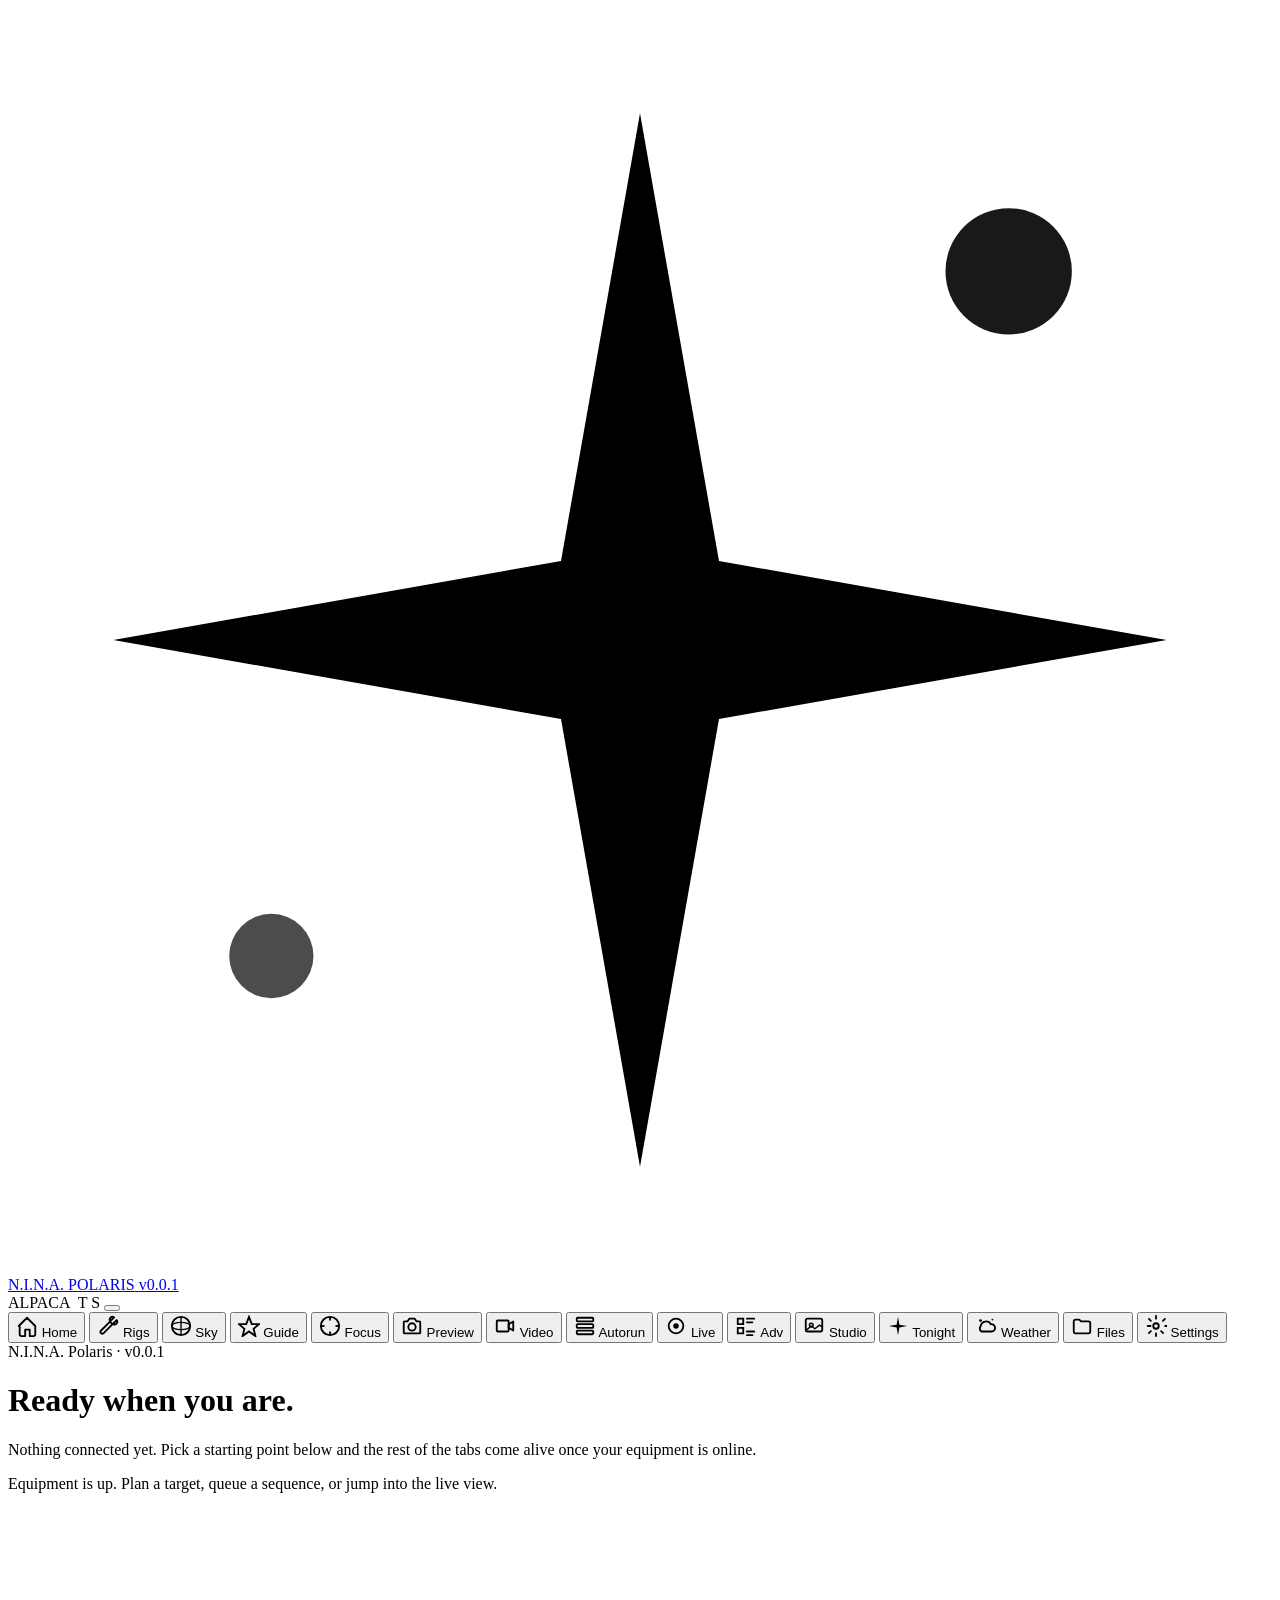
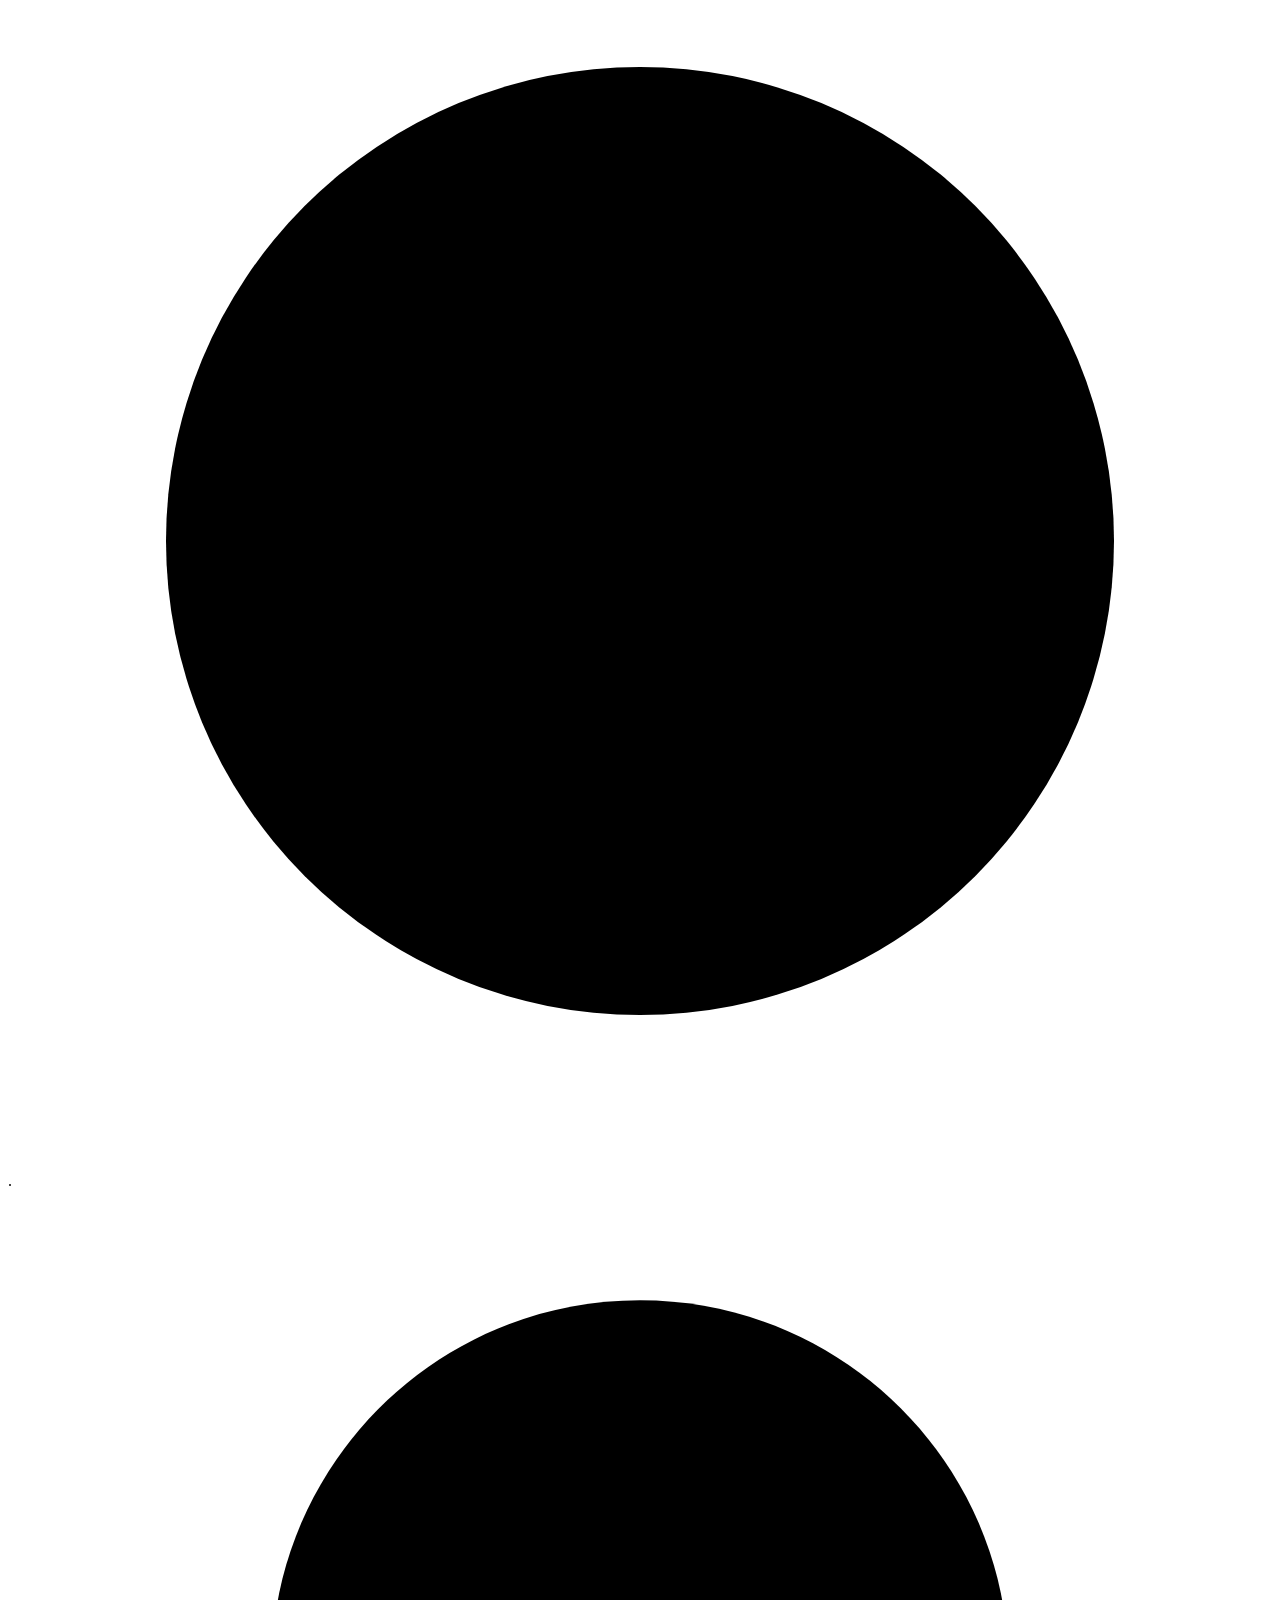
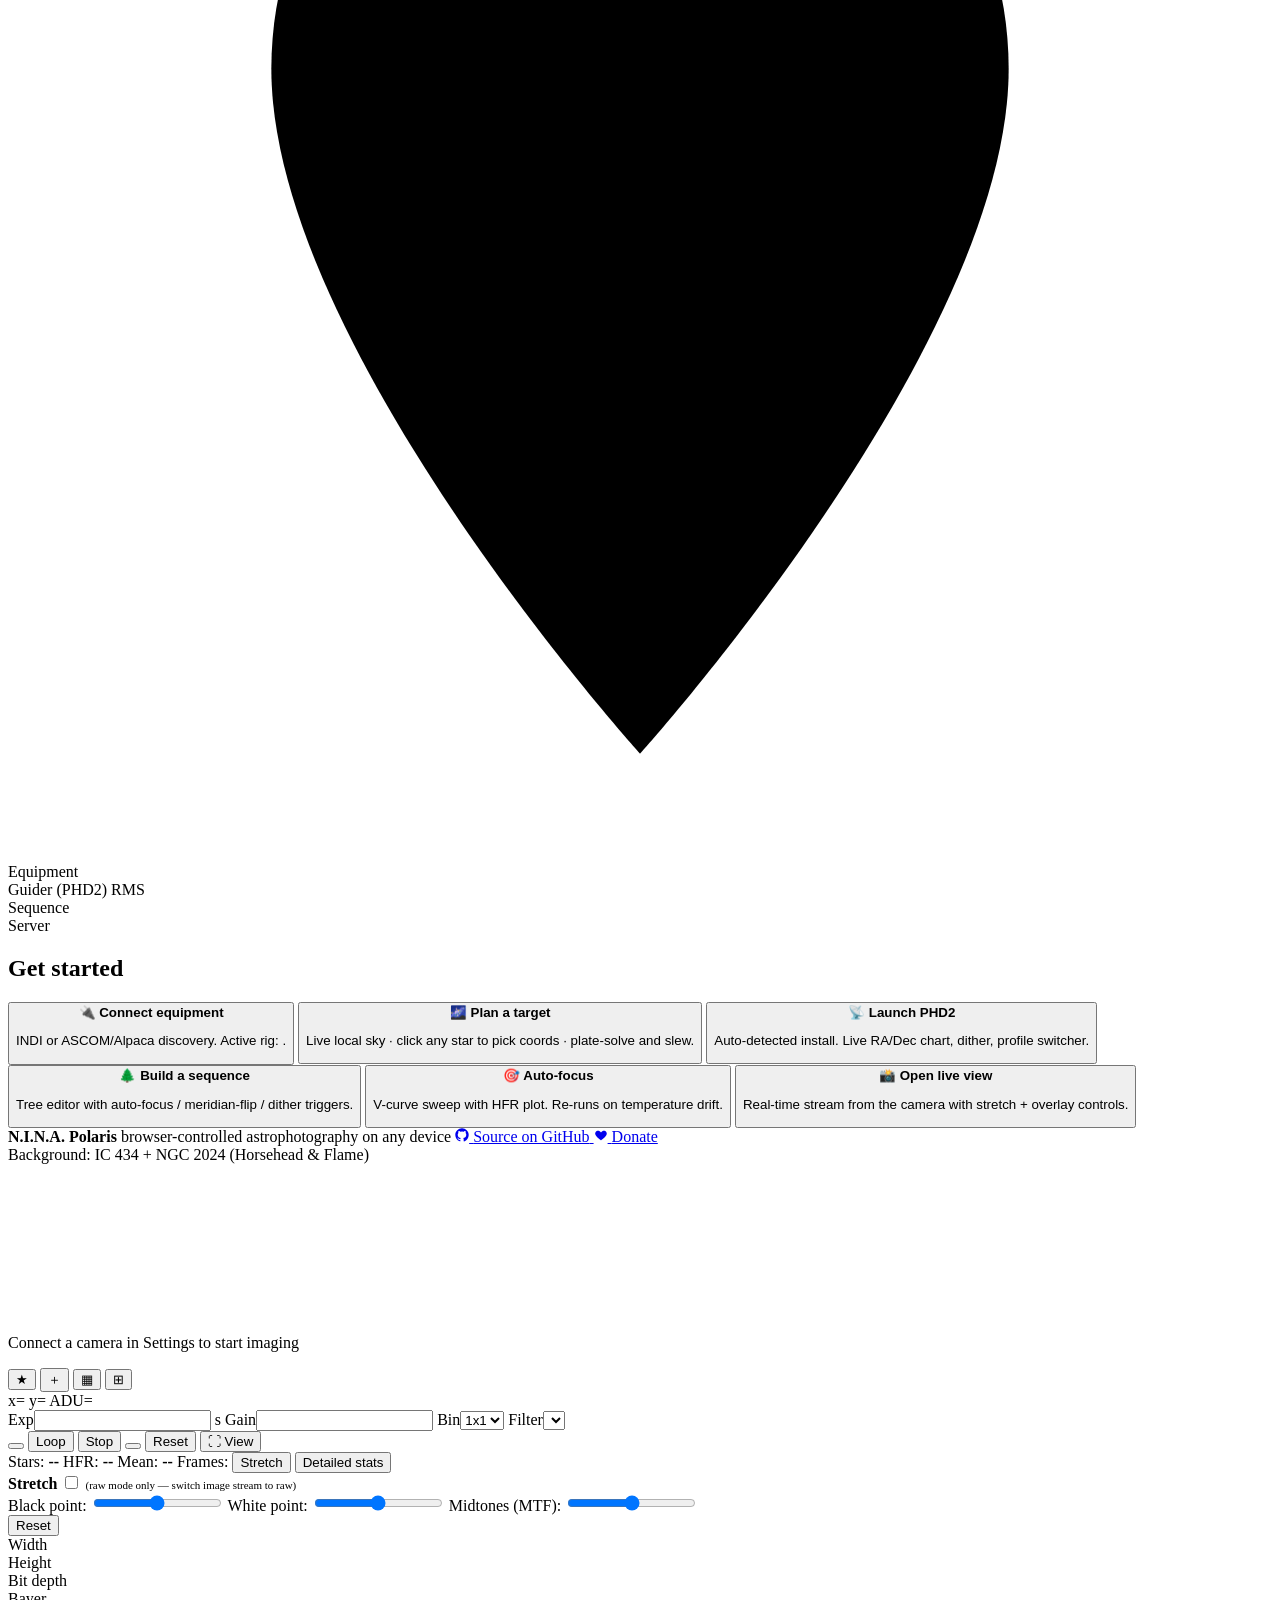
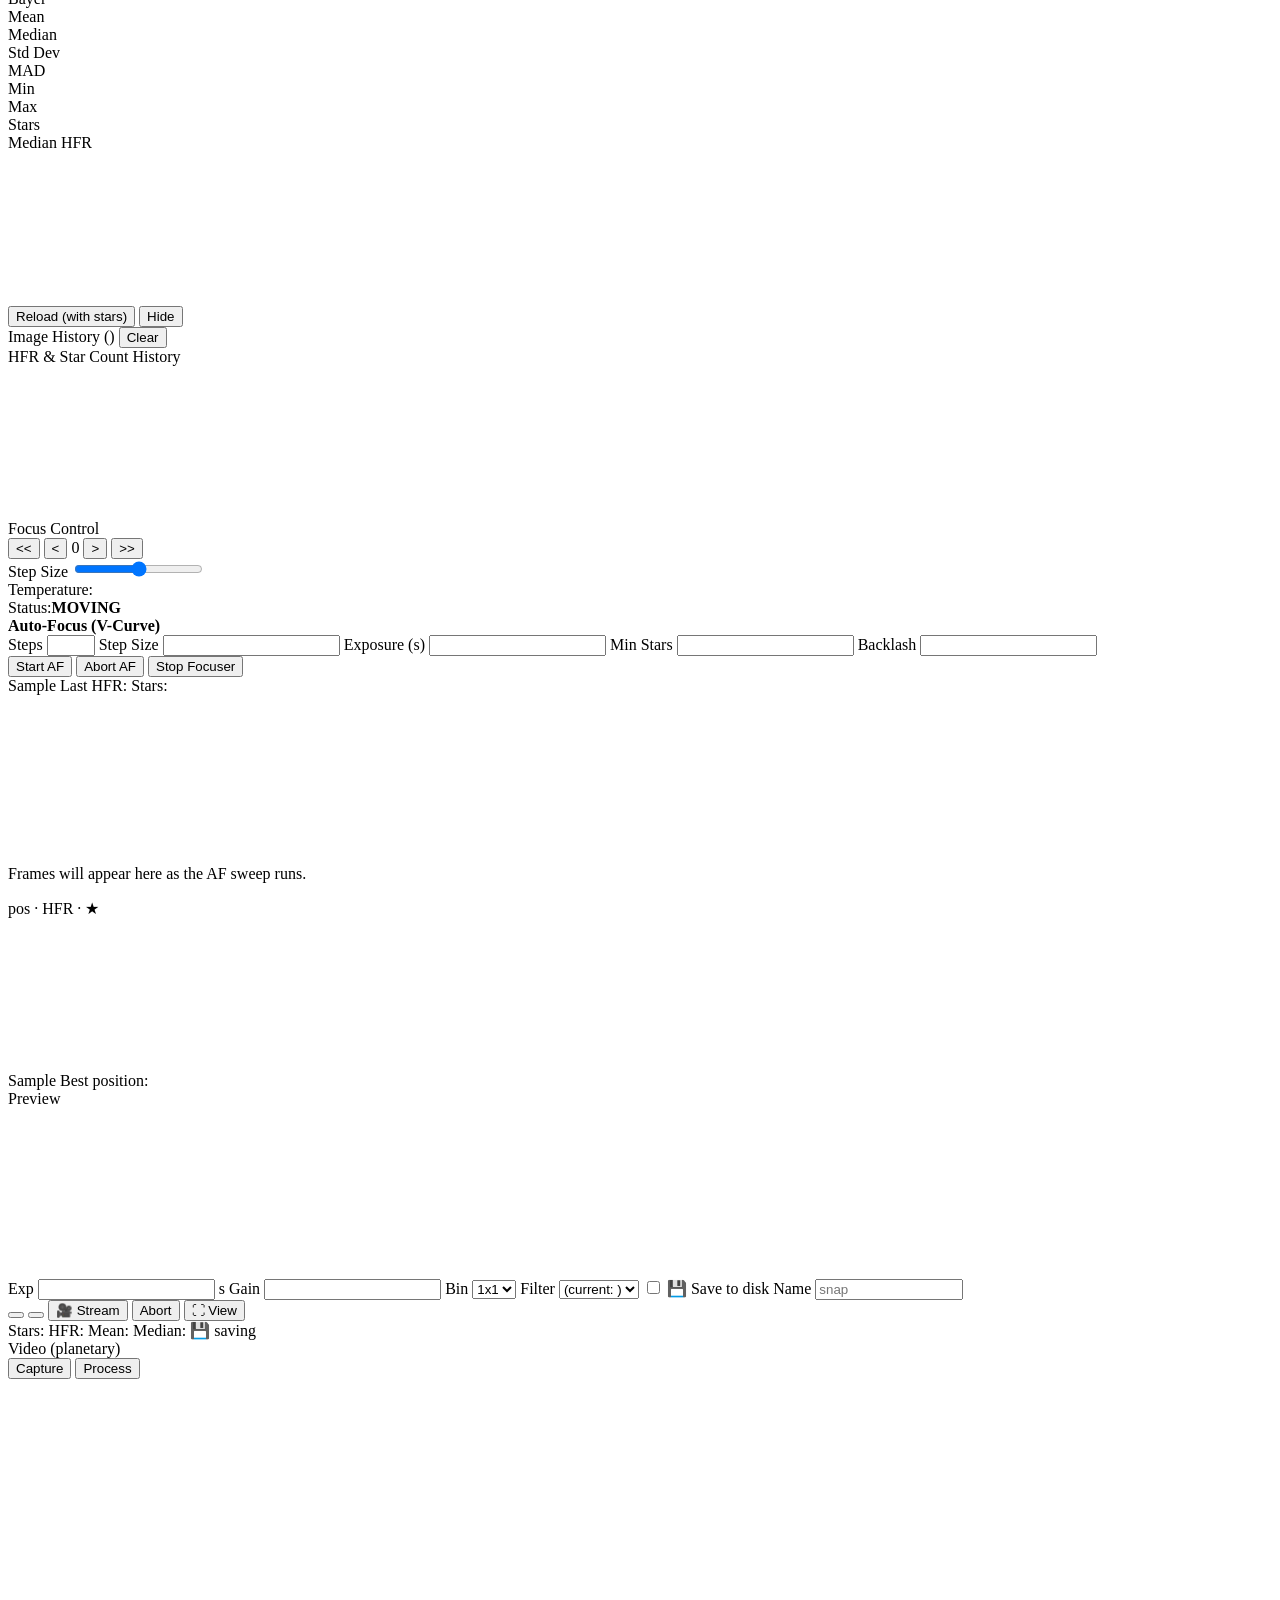
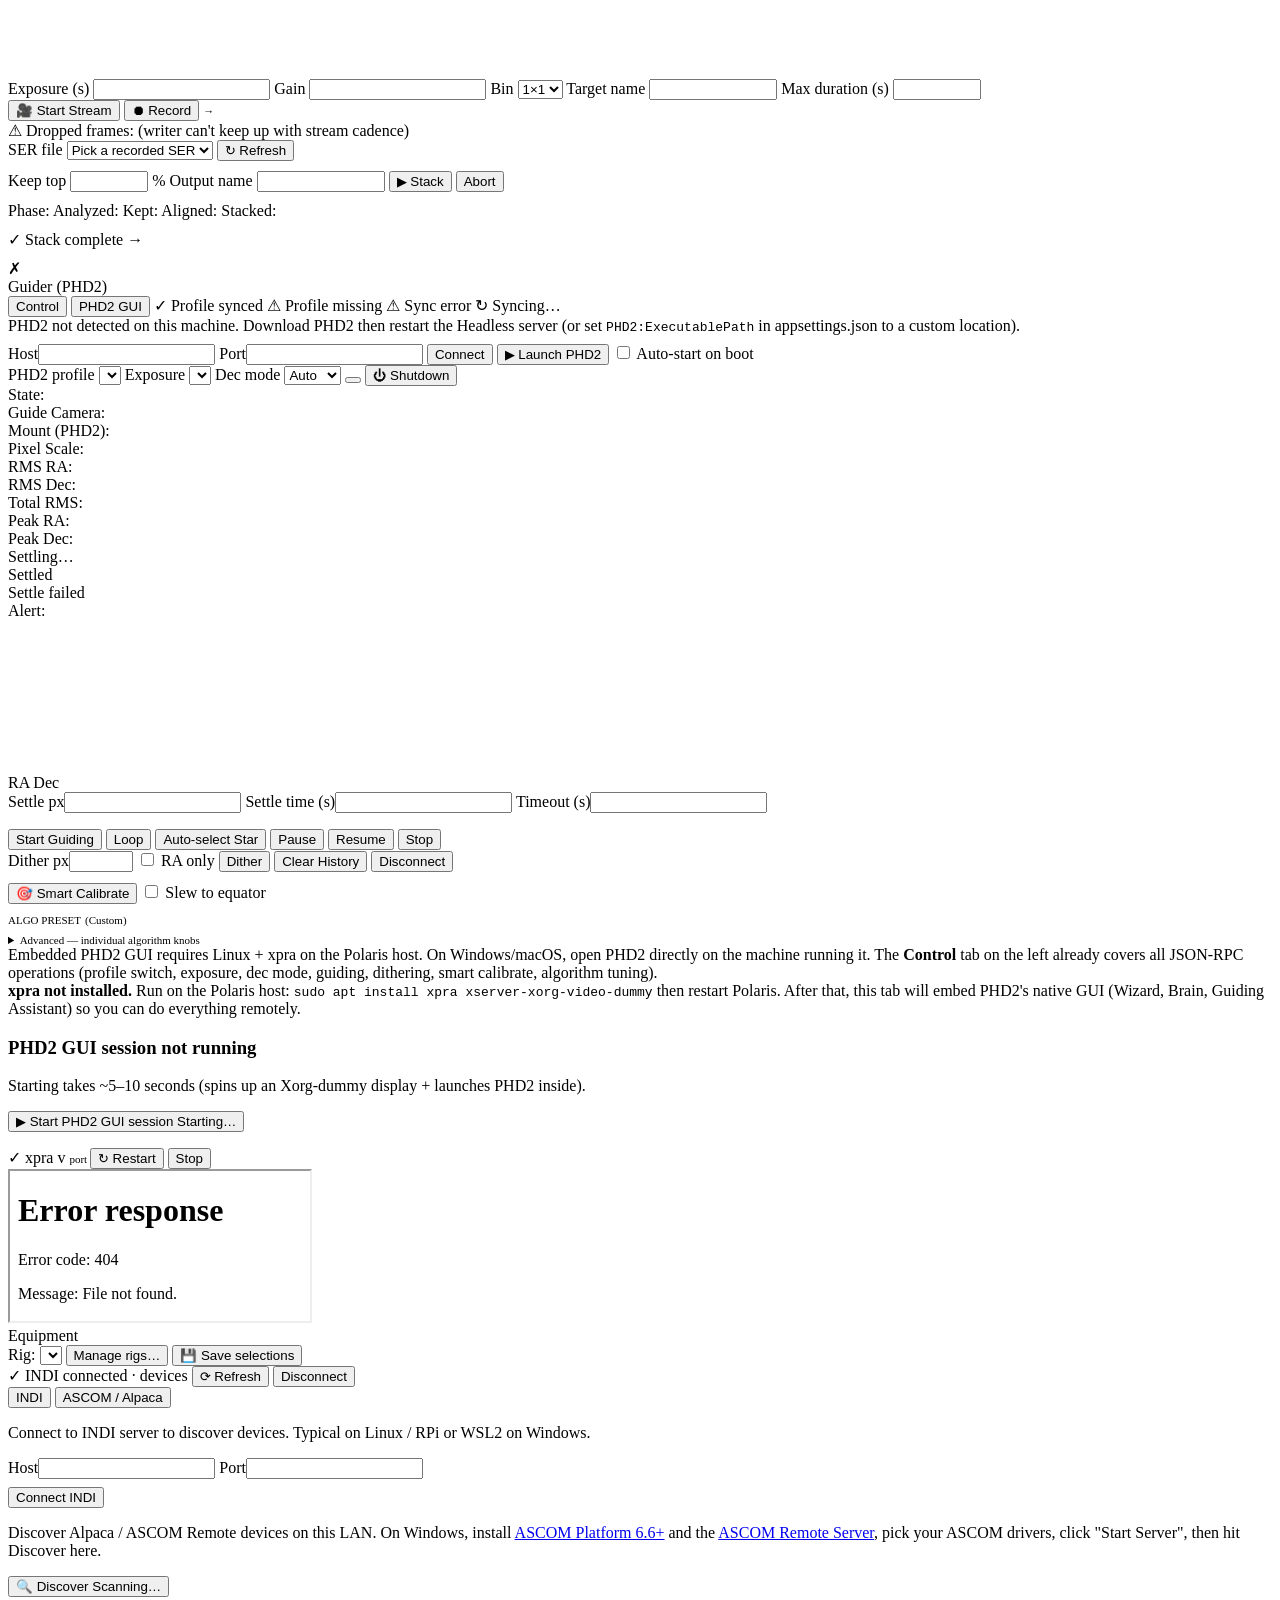
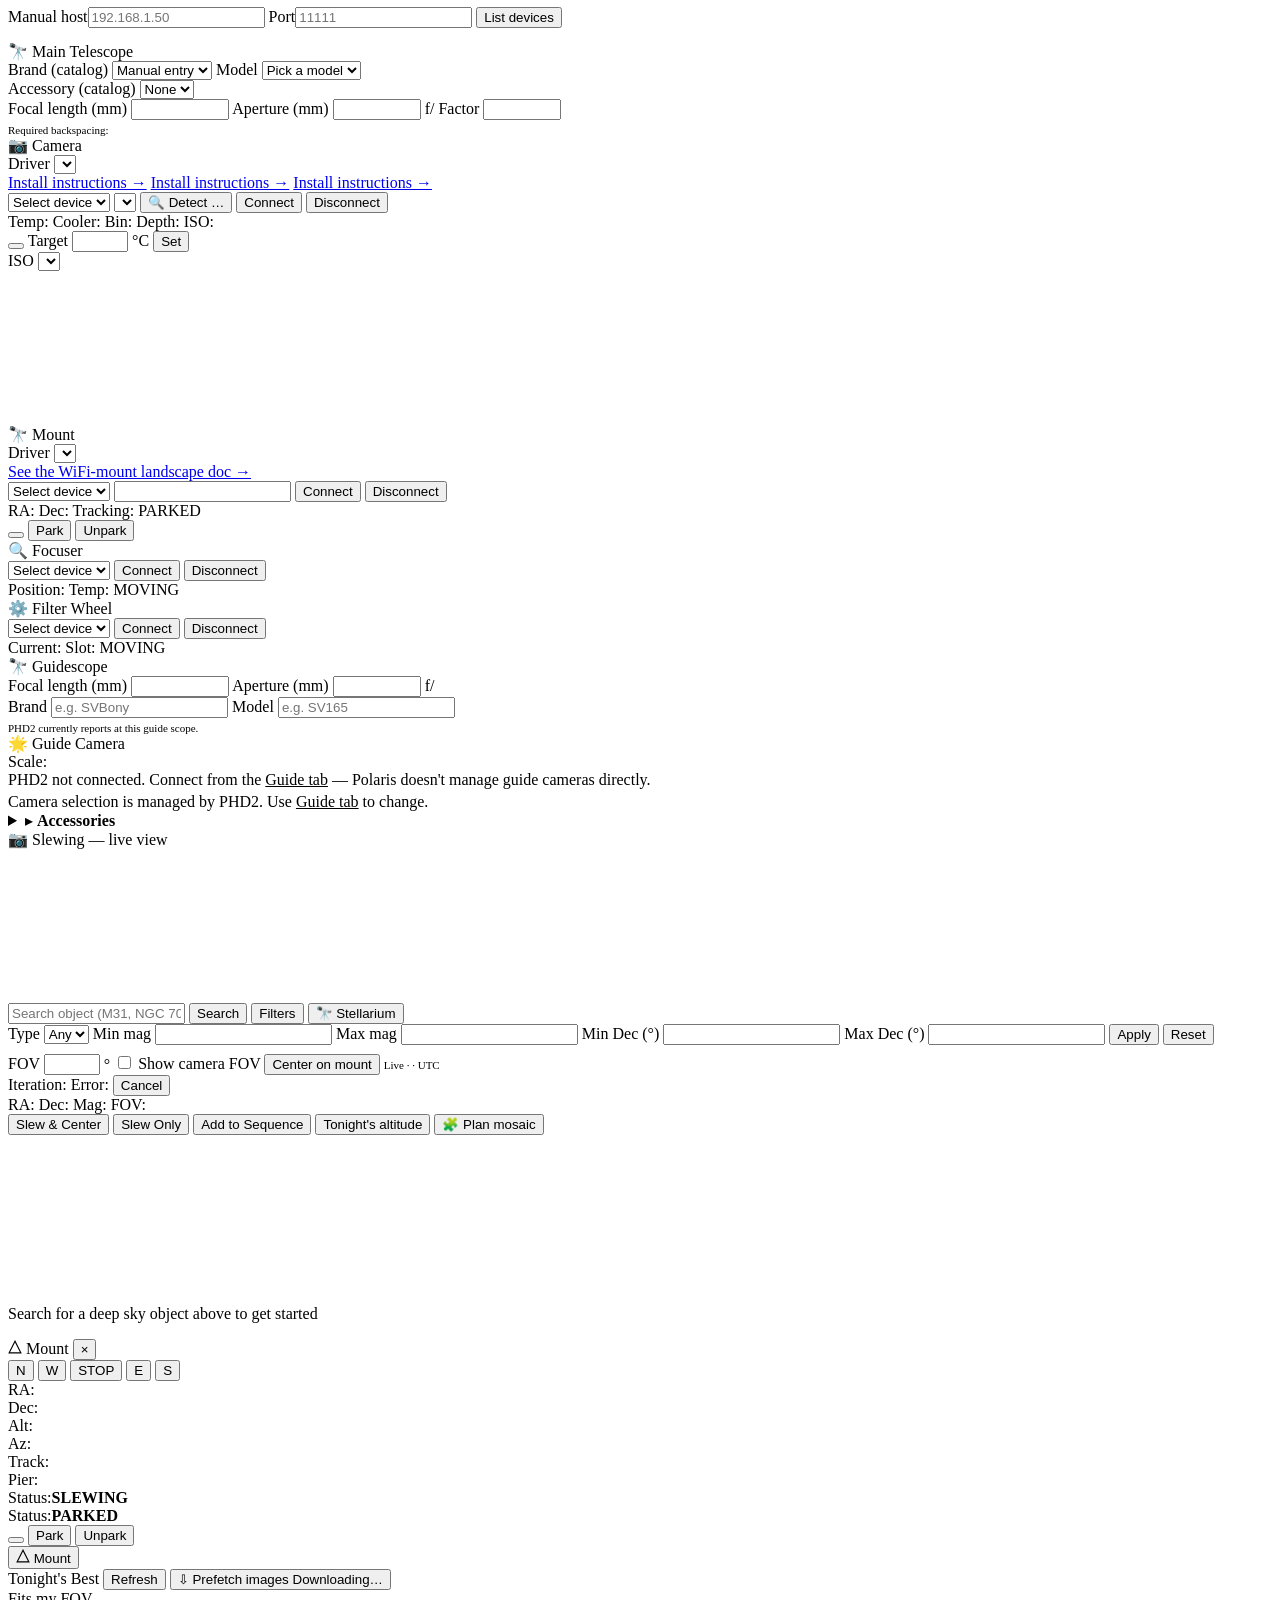
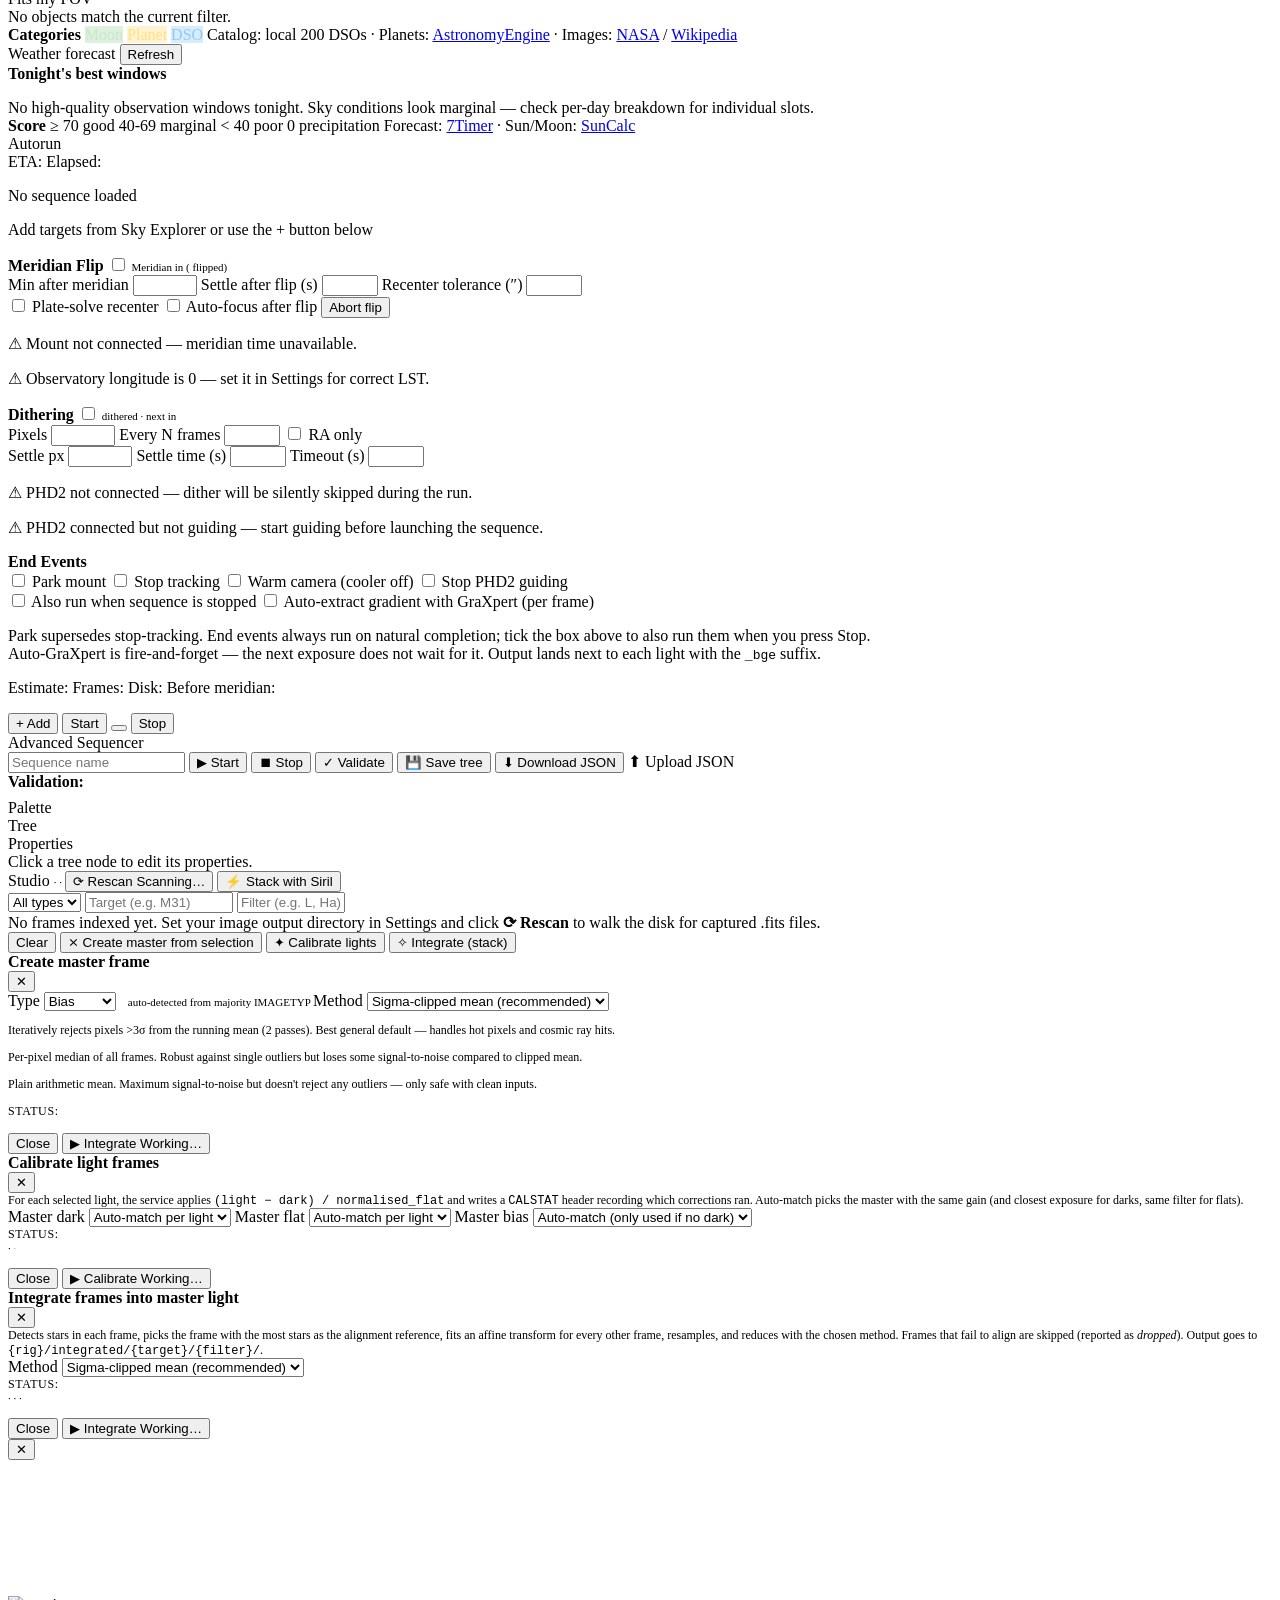
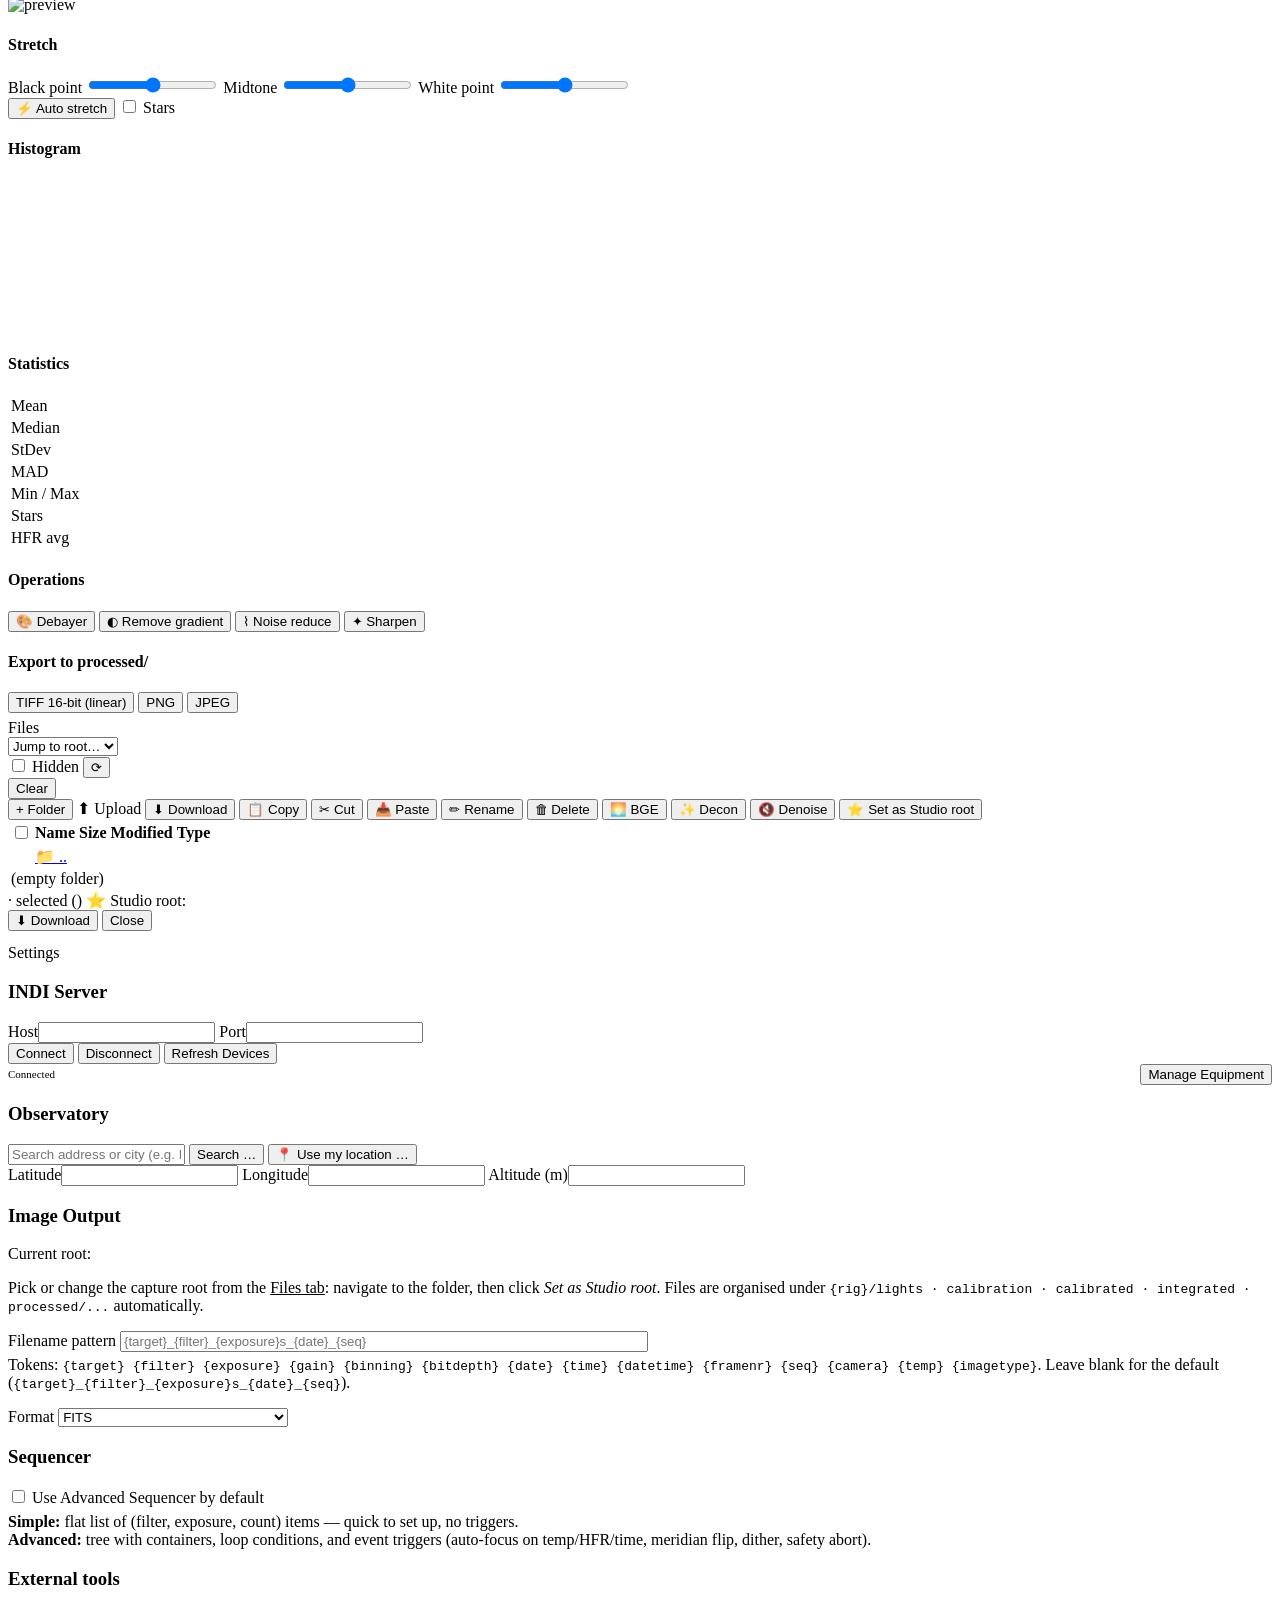
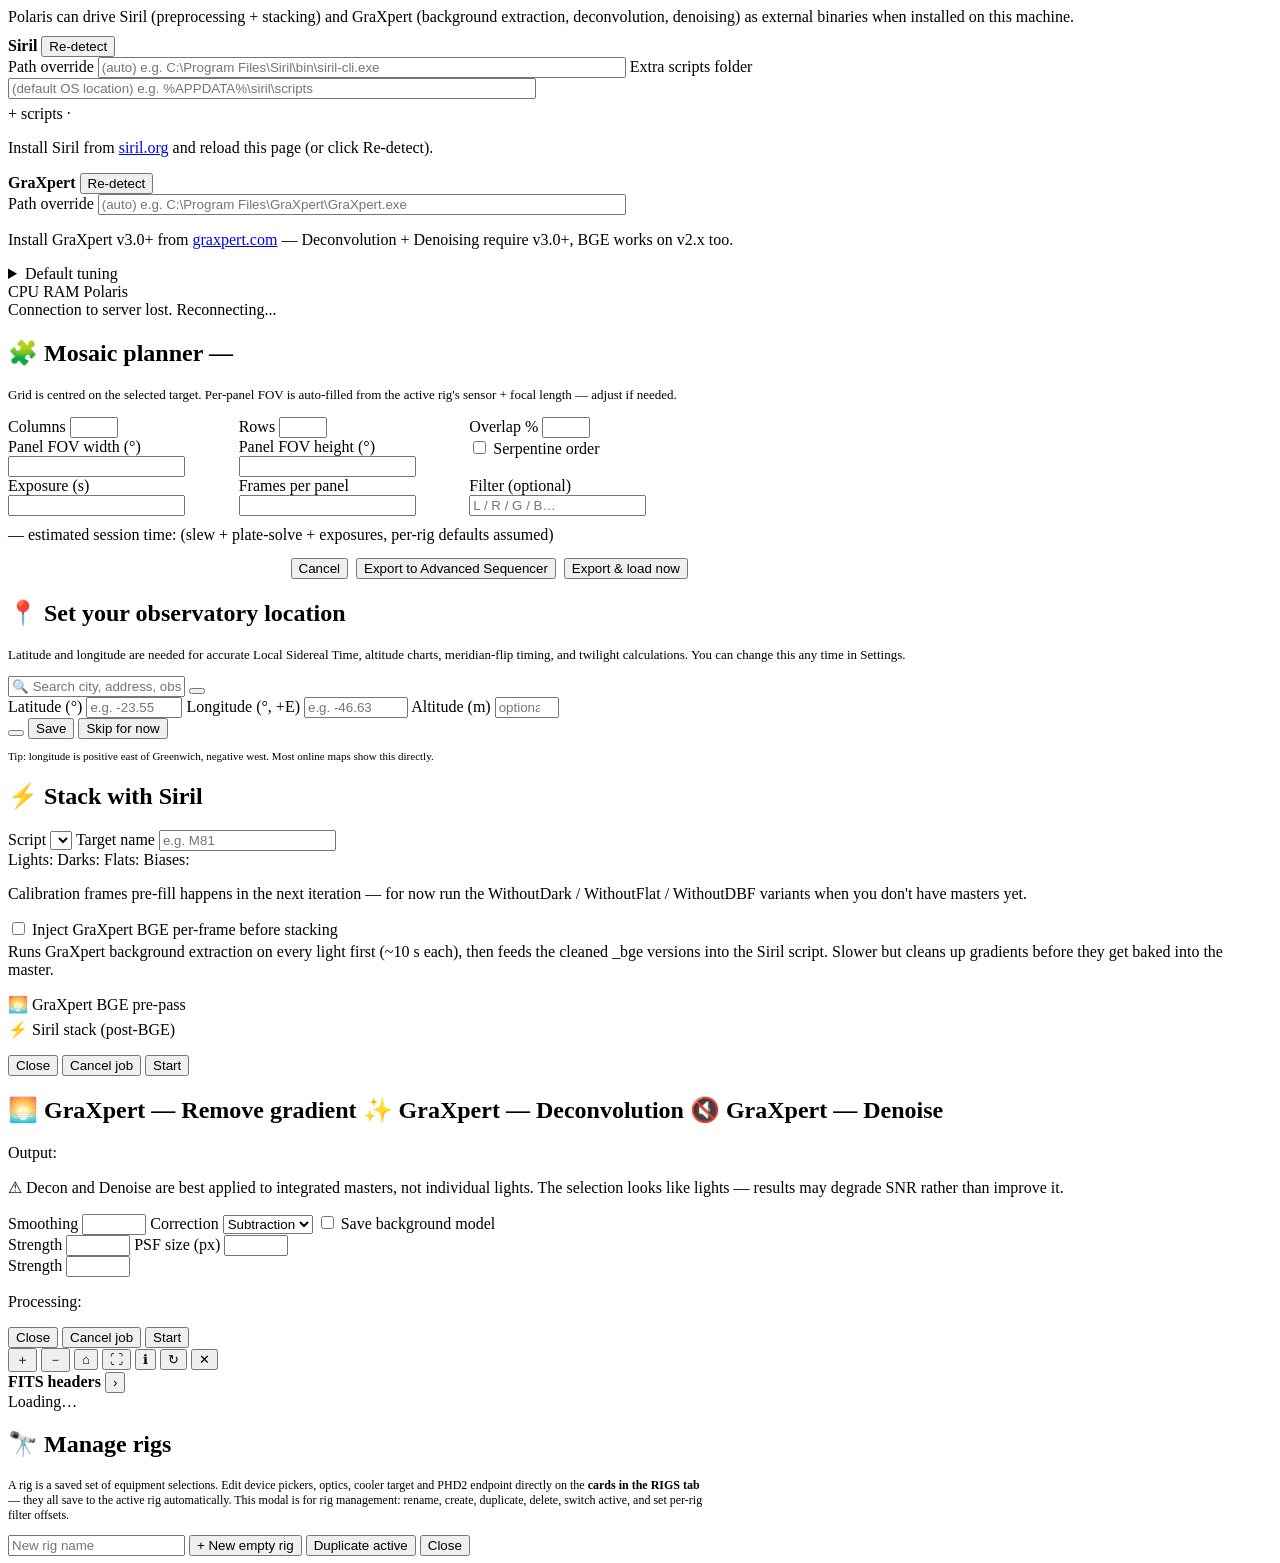
==== commit e0c16b16: "ui: drop dash markers from dropdown placeholders Per user feedback ("tire esses tracinhos irritantes" ====
--- a/src/NINA.Headless/wwwroot/index.html
+++ b/src/NINA.Headless/wwwroot/index.html
@@ -94,7 +94,7 @@
                 <svg viewBox="0 0 24 24" width="22" height="22"><path d="M3 12l9-9 9 9v9a2 2 0 01-2 2h-4v-7H10v7H6a2 2 0 01-2-2v-9z" fill="none" stroke="currentColor" stroke-width="2" stroke-linejoin="round"/></svg>
                 <span class="nav-label">Home</span>
             </button>
-            <button class="nav-btn" :class="{ active: tab === 'equip' }" @click="tab = 'equip'" title="Equipment">
+            <button class="nav-btn" :class="{ active: tab === 'equip' }" @click="tab = 'equip'; loadOpticsCatalogue()" title="Equipment">
                 <svg viewBox="0 0 24 24" width="22" height="22"><path d="M14.7 6.3a1 1 0 0 0 0 1.4l1.6 1.6a1 1 0 0 0 1.4 0l3.8-3.8a3 3 0 0 1-4.2 4.2L7 20a2 2 0 0 1-2.8-2.8l10.3-10.3a3 3 0 0 1 4.2-4.2l-3.8 3.8z" fill="none" stroke="currentColor" stroke-width="2" stroke-linecap="round" stroke-linejoin="round"/></svg>
                 <span class="nav-label">Rigs</span>
             </button>
@@ -113,6 +113,10 @@
             <button class="nav-btn" :class="{ active: tab === 'preview' }" @click="tab = 'preview'" title="Preview (snap test shots)">
                 <svg viewBox="0 0 24 24" width="22" height="22"><path d="M4 7h3l2-3h6l2 3h3a1 1 0 0 1 1 1v11a1 1 0 0 1-1 1H4a1 1 0 0 1-1-1V8a1 1 0 0 1 1-1z" fill="none" stroke="currentColor" stroke-width="2" stroke-linejoin="round"/><circle cx="12" cy="13" r="4" fill="none" stroke="currentColor" stroke-width="2"/></svg>
                 <span class="nav-label">Preview</span>
+            </button>
+            <button class="nav-btn" :class="{ active: tab === 'video' }" @click="tab = 'video'" title="Video (planetary capture + lucky imaging)">
+                <svg viewBox="0 0 24 24" width="22" height="22"><rect x="3" y="6" width="13" height="12" rx="1" fill="none" stroke="currentColor" stroke-width="2"/><path d="M16 10l5-3v10l-5-3z" fill="none" stroke="currentColor" stroke-width="2" stroke-linejoin="round"/></svg>
+                <span class="nav-label">Video</span>
             </button>
             <button class="nav-btn" :class="{ active: tab === 'sequence' }" @click="tab = 'sequence'; loadEndActions()" title="Autorun (shooting schedule)">
                 <svg viewBox="0 0 24 24" width="22" height="22"><rect x="3" y="3" width="18" height="4" rx="1" fill="none" stroke="currentColor" stroke-width="2"/><rect x="3" y="10" width="18" height="4" rx="1" fill="none" stroke="currentColor" stroke-width="2"/><rect x="3" y="17" width="18" height="4" rx="1" fill="none" stroke="currentColor" stroke-width="2"/></svg>
@@ -543,6 +547,27 @@
                             <span>Sample <strong x-text="(autoFocus.currentSampleIndex + 1) + ' / ' + autoFocus.steps"></strong></span>
                             <span x-show="autoFocus.lastHfr">Last HFR: <strong x-text="autoFocus.lastHfr?.toFixed(2)"></strong></span>
                             <span x-show="autoFocus.lastStarCount">Stars: <strong x-text="autoFocus.lastStarCount"></strong></span>
+                        </div>
+                    </div>
+
+                    <!-- Focus preview canvas. Receives a mirror of the
+                         most recent frame from the multi-canvas render
+                         path; AutoFocusService now relays each sample
+                         frame to /ws/image-stream, so during a sweep the
+                         user sees each exposure land here in real time.
+                         Outside a sweep it shows whatever the last frame
+                         was (live stream, snap, etc.). -->
+                    <div class="af-preview-area">
+                        <canvas id="focusCanvas" class="af-preview-canvas"></canvas>
+                        <div class="af-preview-overlay"
+                             x-show="autoFocus.state !== 'running' && !(autoFocus.points || []).length">
+                            <p>Frames will appear here as the AF sweep runs.</p>
+                        </div>
+                        <div class="af-preview-badge"
+                             x-show="autoFocus.state === 'running' && autoFocus.currentPosition">
+                            pos <strong x-text="autoFocus.currentPosition"></strong>
+                            <span x-show="autoFocus.lastHfr"> · HFR <strong x-text="autoFocus.lastHfr?.toFixed(2)"></strong></span>
+                            <span x-show="autoFocus.lastStarCount"> · ★ <strong x-text="autoFocus.lastStarCount"></strong></span>
                         </div>
                     </div>
 
@@ -639,11 +664,28 @@
                         <button class="btn"
                                 :class="preview.looping ? 'btn-active' : ''"
                                 @click="previewToggleLoop()"
-                                :disabled="!selectedCamera">
+                                :disabled="!selectedCamera || cameraStream.running">
                             <span x-text="preview.looping ? '⏹ Stop loop' : '↻ Loop'"></span>
                         </button>
+                        <!-- Server-side continuous stream. Auto-picks native
+                             (CCD_VIDEO_STREAM, ~10-30 fps) when the camera
+                             supports it, else falls back to a tight loop on
+                             the server (frame rate bounded by exposure). -->
+                        <button class="btn"
+                                :class="cameraStream.running ? 'btn-active' : ''"
+                                @click="toggleCameraStream()"
+                                :disabled="!selectedCamera || preview.busy || preview.looping"
+                                :title="cameraStream.supportsNative
+                                    ? 'Native CCD_VIDEO_STREAM available — high fps'
+                                    : 'Server loop fallback (no native stream on this camera)'">
+                            <span x-show="!cameraStream.running">🎥 Stream</span>
+                            <span x-show="cameraStream.running" x-text="
+                                '⏹ Stop ('
+                                + (cameraStream.mode === 'native' ? 'native' : 'loop')
+                                + ' · ' + (cameraStream.fps?.toFixed?.(1) || '0.0') + ' fps)'"></span>
+                        </button>
                         <button class="btn btn-danger" @click="previewAbort()"
-                                :disabled="!preview.busy && !preview.looping">
+                                :disabled="!preview.busy && !preview.looping && !cameraStream.running">
                             Abort
                         </button>
                         <button class="btn" @click="openImageViewer()"
@@ -665,6 +707,164 @@
                 </div>
             </div>
 
+            <!-- VIDEO (planetary capture + lucky-imaging stack) -->
+            <div x-show="tab === 'video'" class="tab-panel video-tab-panel">
+                <div class="panel-header">
+                    Video (planetary)
+                    <span class="status-indicator-sm"
+                          :class="videoRecording.recording ? 'warn'
+                                  : (videoStack && !videoStack.done ? 'warn' : 'ok')"
+                          x-text="videoRecording.recording ? ('REC ' + (videoRecording.frames || 0) + ' frames')
+                                  : (videoStack && !videoStack.done ? ('STACK · ' + videoStack.phase) : 'IDLE')"></span>
+                </div>
+
+                <div class="video-tabstrip">
+                    <button class="video-tab" :class="{ active: videoTab === 'capture' }"
+                            @click="videoTab = 'capture'">Capture</button>
+                    <button class="video-tab" :class="{ active: videoTab === 'process' }"
+                            @click="videoTab = 'process'; loadVideoSerList()">Process</button>
+                </div>
+
+                <!-- ===== Tab 1: Capture ===== -->
+                <div x-show="videoTab === 'capture'" class="video-pane">
+                    <div class="preview-area" style="min-height:300px">
+                        <canvas id="videoCaptureCanvas" class="preview-canvas"></canvas>
+                        <div class="preview-overlay" x-show="!cameraStream.running">
+                            <p x-text="selectedCamera
+                                ? (cameraStream.supportsNative
+                                    ? 'Click Start Stream to begin (camera supports native CCD_VIDEO_STREAM)'
+                                    : 'Click Start Stream (server loop mode — fps limited by exposure)')
+                                : 'No camera connected — connect from RIGS tab first'"></p>
+                        </div>
+                    </div>
+
+                    <div class="quick-controls">
+                        <div class="control-row">
+                            <label>Exposure (s)
+                                <input type="number" x-model.number="video.exposure"
+                                       step="0.005" min="0.001" class="input-sm"
+                                       :disabled="cameraStream.running || videoRecording.recording">
+                            </label>
+                            <label>Gain
+                                <input type="number" x-model.number="video.gain"
+                                       step="10" min="0" class="input-sm"
+                                       :disabled="cameraStream.running || videoRecording.recording">
+                            </label>
+                            <label>Bin
+                                <select x-model="video.binning" class="input-sm"
+                                        :disabled="cameraStream.running || videoRecording.recording">
+                                    <option value="1">1×1</option>
+                                    <option value="2">2×2</option>
+                                </select>
+                            </label>
+                            <label>Target name
+                                <input type="text" x-model="video.targetName"
+                                       class="input-sm" style="width:120px"
+                                       :disabled="videoRecording.recording">
+                            </label>
+                            <label>Max duration (s)
+                                <input type="number" x-model.number="video.maxDurationSec"
+                                       step="10" min="0" class="input-sm" style="width:80px"
+                                       :disabled="videoRecording.recording">
+                            </label>
+                        </div>
+
+                        <div class="control-row actions">
+                            <button class="btn"
+                                    :class="cameraStream.running ? 'btn-active' : ''"
+                                    @click="videoToggleStream()"
+                                    :disabled="!selectedCamera || videoRecording.recording">
+                                <span x-show="!cameraStream.running">🎥 Start Stream</span>
+                                <span x-show="cameraStream.running"
+                                      x-text="'⏹ Stop Stream (' + (cameraStream.fps?.toFixed?.(1) || '0.0') + ' fps)'"></span>
+                            </button>
+                            <button class="btn btn-primary"
+                                    @click="videoToggleRecord()"
+                                    :disabled="!cameraStream.running"
+                                    :class="videoRecording.recording ? 'btn-danger' : ''">
+                                <span x-show="!videoRecording.recording">⏺ Record</span>
+                                <span x-show="videoRecording.recording"
+                                      x-text="'⏹ Stop (' + (videoRecording.frames || 0) + ' frames · '
+                                              + ((videoRecording.bytes / 1048576) | 0) + ' MB)'"></span>
+                            </button>
+                            <span x-show="videoRecording.recording" class="text-muted" style="font-size:11px">
+                                → <code x-text="videoRecording.path"></code>
+                            </span>
+                        </div>
+
+                        <div class="stats-bar" x-show="videoRecording.droppedFrames > 0">
+                            <span class="text-warn">⚠ Dropped frames: <strong x-text="videoRecording.droppedFrames"></strong>
+                                (writer can't keep up with stream cadence)</span>
+                        </div>
+                    </div>
+                </div>
+
+                <!-- ===== Tab 2: Process (lucky imaging stack) ===== -->
+                <div x-show="videoTab === 'process'" class="video-pane">
+                    <div class="control-row" style="margin-bottom:10px">
+                        <label style="flex:1">SER file
+                            <select x-model="video.processSerPath" class="input-sm">
+                                <option value="">Pick a recorded SER</option>
+                                <template x-for="f in video.serList" :key="f.path">
+                                    <option :value="f.path" x-text="f.label"></option>
+                                </template>
+                            </select>
+                        </label>
+                        <button class="btn btn-sm" @click="loadVideoSerList()">↻ Refresh</button>
+                    </div>
+
+                    <div class="control-row">
+                        <label>Keep top
+                            <input type="number" x-model.number="video.keepPercent"
+                                   min="1" max="100" step="5" class="input-sm" style="width:70px"
+                                   :disabled="videoStack && !videoStack.done"> %
+                        </label>
+                        <label>Output name
+                            <input type="text" x-model="video.outputName" class="input-sm" style="width:120px"
+                                   :disabled="videoStack && !videoStack.done">
+                        </label>
+                        <button class="btn btn-primary" @click="videoStartStack()"
+                                :disabled="!video.processSerPath || (videoStack && !videoStack.done)">
+                            <span x-show="!videoStack || videoStack.done">▶ Stack</span>
+                            <span x-show="videoStack && !videoStack.done"
+                                  x-text="videoStack?.phase + '…'"></span>
+                        </button>
+                        <button class="btn btn-danger" @click="videoAbortStack()"
+                                :disabled="!videoStack || videoStack.done">Abort</button>
+                    </div>
+
+                    <!-- Live progress -->
+                    <div class="af-progress" x-show="videoStack && !videoStack.done" style="margin-top:10px">
+                        <div class="af-progress-bar">
+                            <div class="af-progress-fill" :style="'width: ' + videoStackPercent() + '%'"></div>
+                        </div>
+                        <div class="af-progress-info">
+                            <span>Phase: <strong x-text="videoStack?.phase"></strong></span>
+                            <span x-show="videoStack?.framesAnalyzed">
+                                Analyzed: <strong x-text="videoStack.framesAnalyzed + '/' + videoStack.totalFrames"></strong>
+                            </span>
+                            <span x-show="videoStack?.framesPicked">
+                                Kept: <strong x-text="videoStack.framesPicked"></strong>
+                            </span>
+                            <span x-show="videoStack?.framesAligned">
+                                Aligned: <strong x-text="videoStack.framesAligned"></strong>
+                            </span>
+                            <span x-show="videoStack?.framesStacked">
+                                Stacked: <strong x-text="videoStack.framesStacked"></strong>
+                            </span>
+                        </div>
+                    </div>
+
+                    <div class="stats-bar" x-show="videoStack?.phase === 'Ok'" style="margin-top:10px">
+                        <span class="text-ok">✓ Stack complete</span>
+                        <span>→ <code x-text="videoStack.outputPath"></code></span>
+                    </div>
+                    <div class="stats-bar" x-show="videoStack?.phase === 'Fail'" style="margin-top:10px">
+                        <span class="text-err">✗ <span x-text="videoStack.error"></span></span>
+                    </div>
+                </div>
+            </div>
+
             <!-- GUIDER (PHD2) -->
             <div x-show="tab === 'guide'" class="tab-panel">
                 <div class="panel-header">
@@ -672,6 +872,34 @@
                     <span class="status-indicator-sm" :class="guider.connected ? (guider.guiding ? 'ok' : 'warn') : 'error'"
                           x-text="guider.connected ? guider.appState : 'Disconnected'"></span>
                 </div>
+
+                <!-- Tabstrip: Control (existing JSON-RPC UI + smart calibrate + presets)
+                     | PHD2 GUI (iframe via reverse-proxy to xpra HTML5 client).
+                     guideTab state is on app.js (default 'control'). -->
+                <div class="guide-tabstrip">
+                    <button class="guide-tab" :class="{ active: guideTab === 'control' }"
+                            @click="guideTab = 'control'">Control</button>
+                    <button class="guide-tab" :class="{ active: guideTab === 'gui' }"
+                            @click="guideTab = 'gui'; loadPhd2GuiStatus()">PHD2 GUI</button>
+                    <!-- Profile-sync indicator chip — lives in the strip so
+                         it's visible from either tab. -->
+                    <span class="profile-sync-indicator" x-show="guider.profileSync"
+                          :class="{
+                              'sync-ok': guider.profileSync?.phase === 'ok',
+                              'sync-warn': guider.profileSync?.profileMissing,
+                              'sync-err': guider.profileSync?.error,
+                              'sync-busy': ['switching','applying-preset','looking-up'].includes(guider.profileSync?.phase)
+                          }"
+                          :title="guider.profileSync?.error || guider.profileSync?.phase || ''">
+                        <span x-show="guider.profileSync?.phase === 'ok'">✓ Profile synced</span>
+                        <span x-show="guider.profileSync?.profileMissing">⚠ Profile missing</span>
+                        <span x-show="guider.profileSync?.error && !guider.profileSync?.profileMissing">⚠ Sync error</span>
+                        <span x-show="['switching','applying-preset','looking-up'].includes(guider.profileSync?.phase)">↻ Syncing…</span>
+                    </span>
+                </div>
+
+                <!-- ===== TAB 1: Control (everything that was here before) ===== -->
+                <div x-show="guideTab === 'control'">
 
                 <!-- "PHD2 not installed" banner -->
                 <div x-show="!guider.connected && phd2Install && !phd2Install.installed"
@@ -795,6 +1023,124 @@
                     <button class="btn btn-sm" @click="guiderClearHistory()" style="margin-left: auto;">Clear History</button>
                     <button class="btn btn-sm btn-danger" @click="guiderDisconnect()">Disconnect</button>
                 </div>
+
+                <!-- Smart Calibrate + Algo Preset block (PH2X-4 + PH2X-5).
+                     Visible whenever PHD2 is connected — these wrap the
+                     RPC-only orchestrations that PHD2 doesn't expose in
+                     its own UI as a single button. -->
+                <div class="phd2-smart-block" x-show="guider.connected" style="margin-top:10px">
+                    <div class="phd2-smart-row">
+                        <button class="btn btn-primary"
+                                @click="phd2SmartCalibrate()"
+                                :disabled="!!(guider.calibrateJob && !guider.calibrateJob.done)">
+                            🎯 Smart Calibrate
+                        </button>
+                        <label class="seq-dither-checkbox" title="Slew main mount to celestial equator before calibrating">
+                            <input type="checkbox" x-model="smartCalibrate.slewToEquator">
+                            Slew to equator
+                        </label>
+                        <span class="text-muted" x-show="guider.calibrateJob && !guider.calibrateJob.done"
+                              x-text="'Phase: ' + (guider.calibrateJob?.phase || '')"></span>
+                        <span class="text-ok" x-show="guider.calibrateJob?.phase === 'Ok'"
+                              x-text="'✓ Step ' + guider.calibrateJob.stepMs + 'ms'"></span>
+                        <span class="text-err" x-show="guider.calibrateJob?.phase === 'Fail'"
+                              x-text="'✗ ' + (guider.calibrateJob?.error || 'Failed')"></span>
+                    </div>
+                    <div class="phd2-smart-row" style="margin-top:6px">
+                        <label class="text-muted" style="font-size:11px;text-transform:uppercase">Algo preset</label>
+                        <template x-for="name in (phd2AlgoPresetNames || [])" :key="name">
+                            <button class="btn btn-sm"
+                                    :class="{ 'btn-active': phd2ActivePreset === name }"
+                                    @click="phd2ApplyAlgoPreset(name)"
+                                    x-text="name"></button>
+                        </template>
+                        <span class="text-muted" style="font-size:11px"
+                              x-show="phd2ActivePreset === 'Custom'">(Custom)</span>
+                    </div>
+                    <details class="phd2-algo-advanced" style="margin-top:6px">
+                        <summary style="font-size:11px;color:var(--text-muted);cursor:pointer">
+                            Advanced — individual algorithm knobs
+                        </summary>
+                        <div style="margin-top:8px;font-size:11px"
+                             x-show="phd2AlgoParams && phd2AlgoParams.axes">
+                            <template x-for="axis in Object.keys(phd2AlgoParams?.axes || {})" :key="axis">
+                                <div style="margin-bottom:8px">
+                                    <strong x-text="axis.toUpperCase() + ' axis'"></strong>
+                                    <div style="display:flex;flex-wrap:wrap;gap:8px;margin-top:4px">
+                                        <template x-for="param in Object.keys(phd2AlgoParams.axes[axis] || {})" :key="axis + ':' + param">
+                                            <label style="display:flex;flex-direction:column;gap:2px">
+                                                <span x-text="param" style="color:var(--text-muted)"></span>
+                                                <input type="number" step="0.01"
+                                                       :value="phd2AlgoParams.axes[axis][param]"
+                                                       @change="phd2SetAlgoParam(axis, param, parseFloat($event.target.value))"
+                                                       class="input-sm" style="width:80px">
+                                            </label>
+                                        </template>
+                                    </div>
+                                </div>
+                            </template>
+                            <button class="btn btn-sm" @click="loadPhd2AlgoParams()">↻ Refresh</button>
+                        </div>
+                        <div x-show="!phd2AlgoParams || !phd2AlgoParams.axes" style="font-size:11px;color:var(--text-muted)">
+                            <button class="btn btn-sm" @click="loadPhd2AlgoParams()">Load live values</button>
+                        </div>
+                    </details>
+                </div>
+
+                </div><!-- /guideTab === 'control' -->
+
+                <!-- ===== TAB 2: PHD2 GUI (xpra HTML5 iframe) ===== -->
+                <div x-show="guideTab === 'gui'" class="phd2-gui-tab">
+                    <!-- State 1: Non-Linux host -->
+                    <div x-show="phd2GuiSession && !phd2GuiSession.supportedOs"
+                         class="phd2-gui-banner phd2-gui-banner-info">
+                        Embedded PHD2 GUI requires Linux + xpra on the Polaris host.
+                        On Windows/macOS, open PHD2 directly on the machine
+                        running it. The <strong>Control</strong> tab on the
+                        left already covers all JSON-RPC operations
+                        (profile switch, exposure, dec mode, guiding,
+                        dithering, smart calibrate, algorithm tuning).
+                    </div>
+                    <!-- State 2: Linux but xpra not installed -->
+                    <div x-show="phd2GuiSession && phd2GuiSession.supportedOs && !phd2GuiSession.xpraInstalled"
+                         class="phd2-gui-banner phd2-gui-banner-warn">
+                        <strong>xpra not installed.</strong>
+                        Run on the Polaris host:
+                        <code>sudo apt install xpra xserver-xorg-video-dummy</code>
+                        then restart Polaris. After that, this tab will
+                        embed PHD2's native GUI (Wizard, Brain, Guiding
+                        Assistant) so you can do everything remotely.
+                    </div>
+                    <!-- State 3: xpra installed but session not running -->
+                    <div x-show="phd2GuiSession && phd2GuiSession.supportedOs && phd2GuiSession.xpraInstalled && !phd2GuiSession.running"
+                         class="phd2-gui-empty">
+                        <h3>PHD2 GUI session not running</h3>
+                        <p>Starting takes ~5–10 seconds (spins up an Xorg-dummy
+                           display + launches PHD2 inside).</p>
+                        <button class="btn btn-primary" @click="phd2GuiStart()"
+                                :disabled="phd2GuiBusy">
+                            <span x-show="!phd2GuiBusy">▶ Start PHD2 GUI session</span>
+                            <span x-show="phd2GuiBusy">Starting…</span>
+                        </button>
+                        <p x-show="phd2GuiSession?.lastError" class="text-err"
+                           style="margin-top:8px" x-text="phd2GuiSession.lastError"></p>
+                    </div>
+                    <!-- State 4: Session running — iframe + toolbar -->
+                    <div x-show="phd2GuiSession && phd2GuiSession.running" class="phd2-gui-frame-wrap">
+                        <div class="phd2-gui-toolbar">
+                            <span class="text-ok">✓ xpra v<span x-text="phd2GuiSession?.xpraVersion"></span></span>
+                            <span class="text-muted" style="font-size:11px">
+                                port <span x-text="phd2GuiSession?.port"></span>
+                            </span>
+                            <span style="flex:1"></span>
+                            <button class="btn btn-sm" @click="phd2GuiRestart()" :disabled="phd2GuiBusy"
+                                    title="Stop + restart the xpra session (recovers from hung sessions)">↻ Restart</button>
+                            <button class="btn btn-sm btn-danger" @click="phd2GuiStop()" :disabled="phd2GuiBusy">Stop</button>
+                        </div>
+                        <iframe class="phd2-gui-iframe" src="/phd2-gui/"
+                                allow="fullscreen"></iframe>
+                    </div>
+                </div><!-- /guideTab === 'gui' -->
             </div>
 
             <!-- EQUIPMENT MANAGEMENT -->
@@ -965,6 +1311,59 @@
                                   :class="settings.focalLength > 0 ? 'configured' : 'disconnected'"></span>
                         </div>
                         <div class="equip-card-body">
+                            <!-- Catalog picker. Same data source as the
+                                 Manage Rigs modal — Brand + Model selects
+                                 driven by wwwroot/data/telescopes.json,
+                                 Accessory select by optical-accessories.json.
+                                 Picking a model auto-fills aperture +
+                                 native focal length + backspacing; picking
+                                 an accessory recomputes effective focal
+                                 length via the factor. Off-catalog scopes:
+                                 leave Brand on "Manual entry" and use the
+                                 fields below. -->
+                            <div class="equip-meta-row">
+                                <label>Brand (catalog)
+                                    <select x-model="settings.telescopeBrand"
+                                            @change="onTelescopeBrandPick()" class="input-sm">
+                                        <option value="">Manual entry</option>
+                                        <template x-for="b in opticsBrands" :key="b">
+                                            <option :value="b" x-text="b"></option>
+                                        </template>
+                                    </select>
+                                </label>
+                                <label>Model
+                                    <select x-model="settings.telescopeModel"
+                                            @change="onTelescopeModelPick()"
+                                            :disabled="!settings.telescopeBrand"
+                                            class="input-sm">
+                                        <option value="">Pick a model</option>
+                                        <template x-for="t in opticsModelsForRig({telescopeBrand: settings.telescopeBrand})"
+                                                  :key="t.brand + t.model">
+                                            <option :value="t.model"
+                                                x-text="t.model + ' (' + t.apertureMm + 'mm f/' + (t.focalLengthMm/t.apertureMm).toFixed(1) + ')'"></option>
+                                        </template>
+                                    </select>
+                                </label>
+                            </div>
+                            <div class="equip-meta-row">
+                                <label>Accessory (catalog)
+                                    <select x-model="settings.accessoryModel"
+                                            @change="onAccessoryPick()"
+                                            class="input-sm">
+                                        <option value="">None</option>
+                                        <template x-for="a in opticsAccessoriesForRig({telescopeModel: settings.telescopeModel})"
+                                                  :key="a.brand + a.model">
+                                            <option :value="a.brand + ' ' + a.model"
+                                                x-text="'[' + a.type + '] ' + a.brand + ' ' + a.model + ' (' + a.factor + '×)'"></option>
+                                        </template>
+                                    </select>
+                                </label>
+                            </div>
+
+                            <!-- Resolved / manual override values. The
+                                 catalog picker above writes into these;
+                                 the user can still tweak them by hand
+                                 for off-catalog rigs. -->
                             <div class="equip-meta-row">
                                 <label>Focal length (mm)
                                     <input type="number" x-model.number="settings.focalLength"
@@ -980,49 +1379,15 @@
                                       x-show="settings.focalLength > 0 && settings.aperture > 0">
                                     f/<strong x-text="(settings.focalLength / settings.aperture).toFixed(1)"></strong>
                                 </span>
-                            </div>
-                            <div class="equip-meta-row">
-                                <label>Brand
-                                    <input type="text" x-model="settings.telescopeBrand"
-                                           @change="saveOpticsDebounced()"
-                                           class="input-sm" placeholder="e.g. Askar">
-                                </label>
-                                <label>Model
-                                    <input type="text" x-model="settings.telescopeModel"
-                                           @change="saveOpticsDebounced()"
-                                           class="input-sm" placeholder="e.g. FRA400">
-                                </label>
-                            </div>
-                            <div class="equip-meta-row">
-                                <label>Accessory
-                                    <select x-model="settings.accessoryType"
-                                            @change="saveOpticsDebounced()" class="input-sm">
-                                        <option value="">None</option>
-                                        <option value="reducer">Reducer</option>
-                                        <option value="flattener">Flattener</option>
-                                        <option value="barlow">Barlow</option>
-                                        <option value="extender">Extender</option>
-                                    </select>
-                                </label>
                                 <label x-show="settings.accessoryType">Factor
                                     <input type="number" x-model.number="settings.accessoryFactor"
                                            @change="saveOpticsDebounced()"
                                            step="0.05" min="0.1" max="5" class="input-sm" style="width:70px">
                                 </label>
-                                <label x-show="settings.accessoryType" style="flex:1">Model
-                                    <input type="text" x-model="settings.accessoryModel"
-                                           @change="saveOpticsDebounced()" class="input-sm">
-                                </label>
                             </div>
                             <p class="hint" style="margin:4px 0 0;font-size:11px"
                                x-show="settings.requiredBackspacingMm">
                                 Required backspacing: <strong x-text="settings.requiredBackspacingMm + ' mm'"></strong>
-                            </p>
-                            <p class="hint" style="margin:4px 0 0;font-size:11px">
-                                Use <a href="#" @click.prevent="rigModalOpen = true; loadOpticsCatalogue()"
-                                       style="color:var(--accent)">Manage rigs…</a>
-                                to pick from the curated OTA catalog (auto-fills focal length,
-                                aperture, backspacing).
                             </p>
                         </div>
                     </div>
@@ -1074,7 +1439,7 @@
                                      the active indiserver's device list. -->
                                 <select class="equip-select" x-model="equipCameraChoice"
                                         x-show="cameraDriver === 'indi'">
-                                    <option value="">-- Select device --</option>
+                                    <option value="">Select device</option>
                                     <template x-for="dev in devices" :key="'cam-'+dev.name">
                                         <option :value="dev.name" x-text="dev.name + (dev.driver ? ' (' + dev.driver + ')' : '')"></option>
                                     </template>
@@ -1090,7 +1455,7 @@
                                             <span>-- Click Detect to scan --</span>
                                         </template>
                                         <template x-if="cameraVendorDevices.length > 0">
-                                            <span>-- Select camera --</span>
+                                            <span>Select camera</span>
                                         </template>
                                     </option>
                                     <template x-for="c in cameraVendorDevices" :key="c.id">
@@ -1202,7 +1567,7 @@
                                      from the active indiserver. -->
                                 <select class="equip-select" x-model="equipMountChoice"
                                         x-show="mountDriver === 'indi'">
-                                    <option value="">-- Select device --</option>
+                                    <option value="">Select device</option>
                                     <template x-for="dev in devices" :key="'mnt-'+dev.name">
                                         <option :value="dev.name" x-text="dev.name + (dev.driver ? ' (' + dev.driver + ')' : '')"></option>
                                     </template>
@@ -1255,7 +1620,7 @@
                         <div class="equip-card-body">
                             <div class="equip-select-row">
                                 <select class="equip-select" x-model="equipFocuserChoice">
-                                    <option value="">-- Select device --</option>
+                                    <option value="">Select device</option>
                                     <template x-for="dev in devices" :key="'foc-'+dev.name">
                                         <option :value="dev.name" x-text="dev.name + (dev.driver ? ' (' + dev.driver + ')' : '')"></option>
                                     </template>
@@ -1286,7 +1651,7 @@
                         <div class="equip-card-body">
                             <div class="equip-select-row">
                                 <select class="equip-select" x-model="equipFilterChoice">
-                                    <option value="">-- Select device --</option>
+                                    <option value="">Select device</option>
                                     <template x-for="dev in devices" :key="'fw-'+dev.name">
                                         <option :value="dev.name" x-text="dev.name + (dev.driver ? ' (' + dev.driver + ')' : '')"></option>
                                     </template>
@@ -1428,7 +1793,7 @@
                         <div class="equip-card-body">
                             <div class="equip-select-row">
                                 <select class="equip-select" x-model="equipRotatorChoice">
-                                    <option value="">-- Select device --</option>
+                                    <option value="">Select device</option>
                                     <template x-for="dev in devices" :key="'rot-'+dev.name">
                                         <option :value="dev.name" x-text="dev.name + (dev.driver ? ' (' + dev.driver + ')' : '')"></option>
                                     </template>
@@ -1471,7 +1836,7 @@
                         <div class="equip-card-body">
                             <div class="equip-select-row">
                                 <select class="equip-select" x-model="equipFlatChoice">
-                                    <option value="">-- Select device --</option>
+                                    <option value="">Select device</option>
                                     <template x-for="dev in devices" :key="'flat-'+dev.name">
                                         <option :value="dev.name" x-text="dev.name + (dev.driver ? ' (' + dev.driver + ')' : '')"></option>
                                     </template>
@@ -1519,7 +1884,7 @@
                         <div class="equip-card-body">
                             <div class="equip-select-row">
                                 <select class="equip-select" x-model="equipDomeChoice">
-                                    <option value="">-- Select device --</option>
+                                    <option value="">Select device</option>
                                     <template x-for="dev in devices" :key="'dome-'+dev.name">
                                         <option :value="dev.name" x-text="dev.name + (dev.driver ? ' (' + dev.driver + ')' : '')"></option>
                                     </template>
@@ -1568,7 +1933,7 @@
                         <div class="equip-card-body">
                             <div class="equip-select-row">
                                 <select class="equip-select" x-model="equipWeatherChoice">
-                                    <option value="">-- Select device --</option>
+                                    <option value="">Select device</option>
                                     <template x-for="dev in devices" :key="'wx-'+dev.name">
                                         <option :value="dev.name" x-text="dev.name + (dev.driver ? ' (' + dev.driver + ')' : '')"></option>
                                     </template>
@@ -1659,6 +2024,16 @@
 
             <!-- SKY EXPLORER -->
             <div x-show="tab === 'sky'" class="tab-panel tab-panel-sky">
+                <!-- Slew preview inset — auto-shows the live camera feed
+                     while the mount is slewing and nothing else is using
+                     the camera. SlewPreviewService drives the camera
+                     stream; the multi-canvas renderer mirrors frames to
+                     #slewPreviewCanvas the same way it does for LIVE /
+                     PREVIEW / Focus canvases. -->
+                <div class="slew-preview-inset" x-show="slewPreview?.active" x-cloak>
+                    <div class="slew-preview-label">📷 Slewing — live view</div>
+                    <canvas id="slewPreviewCanvas" class="slew-preview-canvas"></canvas>
+                </div>
                 <div class="sky-toolbar">
                     <input type="text" class="search-input" placeholder="Search object (M31, NGC 7000, Orion...)"
                            x-model="skySearch" @keyup.enter="searchSky()" @input="skyShowResults = false">
@@ -3921,11 +4296,14 @@
          @click.self="rigModalOpen = false"
          @keydown.escape.window="rigModalOpen = false">
         <div class="location-setup-frame" style="max-width: 700px;">
-            <h2>🔭 Equipment rigs</h2>
+            <h2>🔭 Manage rigs</h2>
             <p class="text-muted" style="font-size: 12px;">
-                A rig is a saved set of equipment selections + per-rig defaults
-                (cooler temp, gain, focuser step, focal length, PHD2 endpoint).
-                Switch rigs in one click instead of re-selecting every device.
+                A rig is a saved set of equipment selections. Edit device
+                pickers, optics, cooler target and PHD2 endpoint directly
+                on the <strong>cards in the RIGS tab</strong> — they all
+                save to the active rig automatically. This modal is for
+                rig management: rename, create, duplicate, delete, switch
+                active, and set per-rig filter offsets.
             </p>
 
             <div class="rig-list">
@@ -3939,133 +4317,70 @@
                                 <span class="text-ok" style="font-size: 11px;"
                                       x-show="r.id === activeRigId">● ACTIVE</span>
                             </div>
+                            <!-- At-a-glance summary of what's saved in this rig.
+                                 Everything below comes straight from the rig
+                                 record so the user knows what the rig holds
+                                 without having to switch to it first. -->
                             <div class="rig-devices text-muted">
                                 <span x-show="r.camera">📷 <span x-text="r.camera"></span></span>
                                 <span x-show="r.telescope">🔭 <span x-text="r.telescope"></span></span>
                                 <span x-show="r.focuser">🔍 <span x-text="r.focuser"></span></span>
                                 <span x-show="r.filterWheel">⚙️ <span x-text="r.filterWheel"></span></span>
                             </div>
-                            <!-- Telescope + accessory picker. Reads
-                                 from wwwroot/data/{telescopes,
-                                 optical-accessories}.json. Picking
-                                 a model auto-fills aperture / native
-                                 focal length / effective focal
-                                 length / required backspacing into
-                                 the rig fields below; user can
-                                 still edit the resolved values
-                                 manually for off-catalogue scopes. -->
-                            <div class="rig-optics-picker">
-                                <div style="font-size:11px;color:var(--text-muted);text-transform:uppercase;margin-bottom:4px">
-                                    Telescope (catalogue)
-                                </div>
-                                <div class="rig-picker-row">
-                                    <label>Brand
-                                        <select x-model="r.telescopeBrand"
-                                                @change="onTelescopeBrandChange(r)"
-                                                class="input-sm">
-                                            <option value="">— Manual entry —</option>
-                                            <template x-for="b in opticsBrands" :key="b">
-                                                <option :value="b" x-text="b"></option>
-                                            </template>
-                                        </select>
-                                    </label>
-                                    <label>Model
-                                        <select x-model="r.telescopeModel"
-                                                @change="onTelescopeModelChange(r)"
-                                                :disabled="!r.telescopeBrand"
-                                                class="input-sm">
-                                            <option value="">— Pick a model —</option>
-                                            <template x-for="t in opticsModelsForRig(r)" :key="t.brand + t.model">
-                                                <option :value="t.model"
-                                                    x-text="t.model + ' (' + t.apertureMm + 'mm f/' + (t.focalLengthMm/t.apertureMm).toFixed(1) + ')'"></option>
-                                            </template>
-                                        </select>
-                                    </label>
-                                </div>
-                                <div class="rig-picker-row">
-                                    <label>Accessory
-                                        <select x-model="r.accessoryModel"
-                                                @change="onAccessoryChange(r)"
-                                                class="input-sm">
-                                            <option value="">— None —</option>
-                                            <template x-for="a in opticsAccessoriesForRig(r)" :key="a.brand + a.model">
-                                                <option :value="a.brand + ' ' + a.model"
-                                                    x-text="'[' + a.type + '] ' + a.brand + ' ' + a.model + ' (' + a.factor + '×)'"></option>
-                                            </template>
-                                        </select>
-                                    </label>
-                                </div>
-                                <!-- Required-backspacing reminder. Only
-                                     shown when the picker produced a
-                                     value — most flatteners / reducers
-                                     publish theirs, the OTAs vary. -->
-                                <div class="rig-picker-readout"
-                                     x-show="opticsNativeFocalLength(r) !== null || r.requiredBackspacingMm">
-                                    <span x-show="opticsNativeFocalLength(r) !== null">
-                                        Native fl: <strong x-text="opticsNativeFocalLength(r) + ' mm'"></strong> ·
+                            <div class="rig-devices text-muted" style="margin-top:2px">
+                                <span x-show="r.telescopeBrand || r.telescopeModel || r.focalLengthMm">
+                                    OTA:
+                                    <strong x-text="(r.telescopeBrand || '') + ' ' + (r.telescopeModel || '') || 'manual'"></strong>
+                                    <span x-show="r.focalLengthMm">·
+                                        <span x-text="r.focalLengthMm + 'mm'"></span>
+                                        <span x-show="r.apertureMm">f/<span
+                                              x-text="(r.focalLengthMm / r.apertureMm).toFixed(1)"></span></span>
                                     </span>
-                                    <span x-show="opticsFocalRatio(r) !== null">
-                                        f/<strong x-text="opticsFocalRatio(r)?.toFixed(2)"></strong> ·
-                                    </span>
-                                    <span x-show="r.requiredBackspacingMm" class="rig-picker-backfocus">
-                                        🔧 Back-focus: <strong x-text="r.requiredBackspacingMm + ' mm'"></strong>
-                                    </span>
-                                </div>
-                            </div>
-
-                            <div class="rig-optics">
-                                <label>Aperture (mm)
-                                    <input type="number" min="20" max="1000" step="1"
-                                           x-model.number="r.apertureMm"
-                                           @change="saveRig(r)" class="input-sm">
-                                </label>
-                                <label>Main focal length (mm)
-                                    <input type="number" min="50" max="10000" step="1"
-                                           x-model.number="r.focalLengthMm"
-                                           @change="saveRig(r)" class="input-sm"
-                                           title="Effective focal length = native × accessory factor. Auto-computed when a catalogue scope is picked; edit manually for off-catalogue OTAs.">
-                                </label>
-                                <label>Guide scope focal length (mm)
-                                    <input type="number" min="50" max="2000" step="1"
-                                           x-model.number="r.guiderFocalLengthMm"
-                                           @change="saveRig(r)" class="input-sm">
-                                </label>
-                                <label>Cooler target (°C)
-                                    <input type="number" min="-40" max="20" step="1"
-                                           x-model.number="r.coolerTargetTemperature"
-                                           @change="saveRig(r)" class="input-sm">
-                                </label>
-                            </div>
-
-                            <!-- Per-rig filter offset table -->
-                            <div class="rig-filter-offsets" style="margin-top:8px">
-                                <div style="font-size:11px;color:var(--text-muted);text-transform:uppercase;margin-bottom:4px">
-                                    Filter offsets (steps, relative to reference filter)
-                                </div>
-                                <table style="width:100%;font-size:12px;border-collapse:collapse">
-                                    <template x-for="(steps, filterName) in (r.filterOffsets || {})" :key="filterName">
-                                        <tr>
-                                            <td style="padding:2px 4px"><code x-text="filterName"></code></td>
-                                            <td style="padding:2px 4px">
-                                                <input type="number" step="1" :value="steps"
-                                                       @input="setFilterOffset(r, filterName, $event.target.value)"
-                                                       class="input-sm" style="width:80px">
-                                            </td>
-                                            <td style="padding:2px 4px">
-                                                <button class="btn btn-sm btn-danger"
-                                                        @click="removeFilterOffset(r, filterName)" title="Remove">✕</button>
-                                            </td>
-                                        </tr>
-                                    </template>
-                                </table>
-                                <div style="display:flex;gap:4px;margin-top:4px">
-                                    <input type="text" :id="'newFilter-' + r.id" placeholder="Filter name (e.g. R)"
-                                           class="input-sm" style="flex:1">
-                                    <input type="number" :id="'newOffset-' + r.id" placeholder="Δ steps"
-                                           class="input-sm" style="width:80px">
-                                    <button class="btn btn-sm" @click="addFilterOffset(r)">+ Add</button>
-                                </div>
-                            </div>
+                                </span>
+                                <span x-show="r.guiderFocalLengthMm">
+                                    · Guide: <strong x-text="r.guiderFocalLengthMm + 'mm'"></strong>
+                                </span>
+                                <span x-show="r.coolerTargetTemperature != null">
+                                    · Cooler: <strong x-text="r.coolerTargetTemperature + '°C'"></strong>
+                                </span>
+                            </div>
+
+                            <!-- Per-rig filter offset table. Stays in the
+                                 modal because no equipment card surfaces
+                                 it — these are pure rig metadata used by
+                                 the sequencer when a filter swap happens. -->
+                            <details class="rig-filter-offsets" style="margin-top:8px">
+                                <summary style="font-size:11px;color:var(--text-muted);text-transform:uppercase;cursor:pointer">
+                                    Filter offsets
+                                    <span x-show="Object.keys(r.filterOffsets || {}).length"
+                                          x-text="'(' + Object.keys(r.filterOffsets || {}).length + ')'"></span>
+                                </summary>
+                                <div style="margin-top:6px">
+                                    <table style="width:100%;font-size:12px;border-collapse:collapse">
+                                        <template x-for="(steps, filterName) in (r.filterOffsets || {})" :key="filterName">
+                                            <tr>
+                                                <td style="padding:2px 4px"><code x-text="filterName"></code></td>
+                                                <td style="padding:2px 4px">
+                                                    <input type="number" step="1" :value="steps"
+                                                           @input="setFilterOffset(r, filterName, $event.target.value)"
+                                                           class="input-sm" style="width:80px">
+                                                </td>
+                                                <td style="padding:2px 4px">
+                                                    <button class="btn btn-sm btn-danger"
+                                                            @click="removeFilterOffset(r, filterName)" title="Remove">✕</button>
+                                                </td>
+                                            </tr>
+                                        </template>
+                                    </table>
+                                    <div style="display:flex;gap:4px;margin-top:4px">
+                                        <input type="text" :id="'newFilter-' + r.id" placeholder="Filter name (e.g. R)"
+                                               class="input-sm" style="flex:1">
+                                        <input type="number" :id="'newOffset-' + r.id" placeholder="Δ steps"
+                                               class="input-sm" style="width:80px">
+                                        <button class="btn btn-sm" @click="addFilterOffset(r)">+ Add</button>
+                                    </div>
+                                </div>
+                            </details>
                         </div>
                         <div class="rig-row-actions">
                             <button class="btn btn-sm btn-primary"
